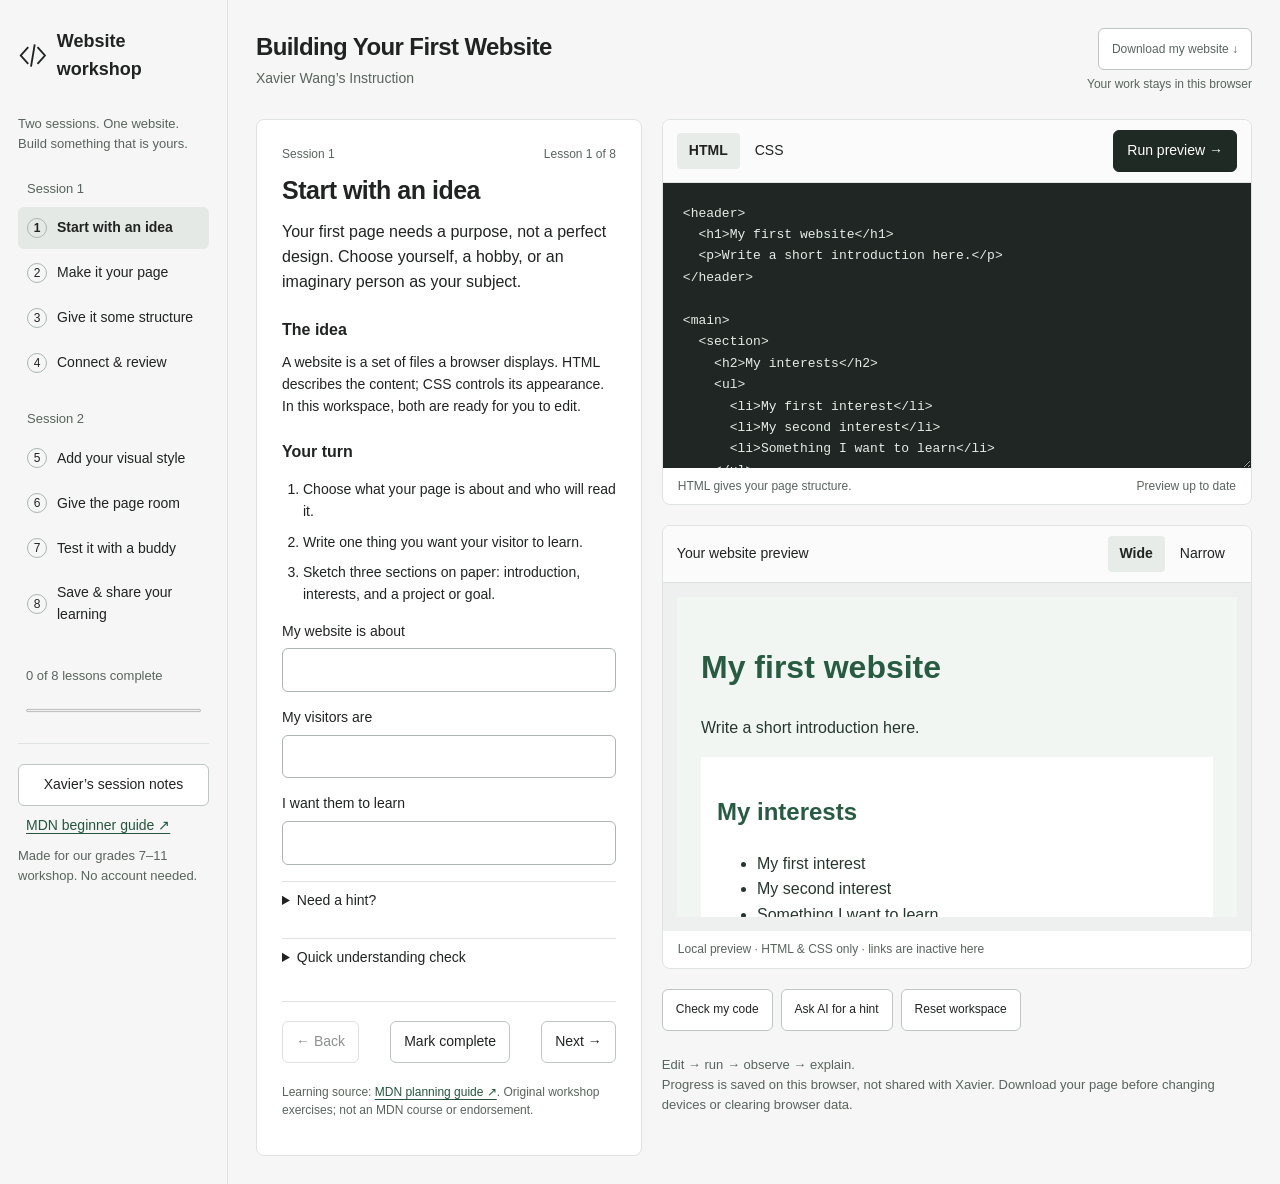
==== 01-building your first website/index.html @ 427e5984 "Add interactive first website workshop without time limits" ====
<!doctype html>
<html lang="en">
<head>
<meta charset="utf-8">
<meta name="viewport" content="width=device-width,initial-scale=1">
<title>Building Your First Website — Xavier Wang’s Instruction</title>
<style>
:root{font-family:Arial,Helvetica,sans-serif;color:#202322;background:#f5f6f5;font-size:14px;line-height:1.55;--line:#dfe3e0;--muted:#59645e;--green:#276448}
*{box-sizing:border-box}body{margin:0}button,input,textarea,select{font:inherit}button,a,input,textarea,summary{touch-action:manipulation}button{cursor:pointer;color:inherit;background:white;border:1px solid #bdc6c0;border-radius:6px;padding:9px 13px;min-height:42px}button:hover{background:#edf0ee}button:disabled{cursor:default;opacity:.5}button.primary{background:#202a24;color:white;border-color:#202a24}a{color:#26563f;text-underline-offset:3px}button:focus-visible,a:focus-visible,input:focus-visible,textarea:focus-visible,summary:focus-visible{outline:3px solid #347658;outline-offset:3px}[hidden]{display:none!important}.skip{position:absolute;left:18px;top:-80px;background:white;padding:12px;z-index:10}.skip:focus{top:0}
.shell{display:grid;grid-template-columns:228px minmax(0,1fr);min-height:100vh}.sidebar{padding:28px 18px;border-right:1px solid var(--line)}.brand{display:flex;align-items:center;gap:9px;font-size:18px;font-weight:600;margin-bottom:30px}.brand svg{width:31px;height:31px}.sidebar p{font-size:13px;color:var(--muted)}.group-label{margin:25px 9px 8px!important}.lesson-link{display:flex;align-items:center;text-align:left;width:100%;border:0;background:transparent;margin:3px 0;padding:10px 9px;gap:10px}.lesson-link[aria-current="step"]{background:#e5e9e6;font-weight:600}.step-dot{border:1px solid #aab6ae;border-radius:50%;width:20px;height:20px;flex:none;display:grid;place-items:center;font-size:12px}.done .step-dot{background:#276448;color:white;border-color:#276448}.progress-wrap{margin:30px 8px 20px}progress{width:100%;height:7px;accent-color:var(--green)}.sidebar-bottom{border-top:1px solid var(--line);padding-top:20px;margin-top:25px}.sidebar-bottom a{display:block;margin:9px 8px}.menu-toggle{display:none}.workspace-jumps{display:none;gap:20px;margin:0 0 18px}.workspace-jumps a{padding:8px 0}main{padding:28px;min-width:0}.page-header{display:flex;justify-content:space-between;gap:20px;align-items:center;margin-bottom:25px}h1{font-size:24px;line-height:1.25;letter-spacing:-.6px;margin:0 0 6px;font-weight:600}.byline{margin:0;color:var(--muted)}.save-area{text-align:right;font-size:12px;color:var(--muted);max-width:260px}.save-area button{margin-bottom:5px}.workspace{display:grid;grid-template-columns:minmax(290px,.85fr) minmax(400px,1.3fr);gap:20px;align-items:start}.lesson{background:white;border:1px solid var(--line);border-radius:8px;padding:25px}.lesson-meta{display:flex;justify-content:space-between;font-size:12px;color:var(--muted);margin-bottom:12px}h2{font-size:25px;letter-spacing:-.5px;line-height:1.2;font-weight:600;margin:0 0 15px}h3{font-size:16px;margin:23px 0 9px}p{margin:10px 0}.intro{font-size:16px}.task-list{padding-left:21px}.task-list li{margin:9px 0}.snippet{background:#f3f5f3;padding:15px;white-space:pre-wrap;overflow-wrap:anywhere;border-radius:6px;font:13px/1.6 ui-monospace,SFMono-Regular,Consolas,monospace}code{font-family:ui-monospace,SFMono-Regular,Consolas,monospace;font-size:.94em}summary{cursor:pointer;font-weight:500;min-height:40px;padding:8px 0}details{border-top:1px solid var(--line);margin-top:16px}.hint{color:var(--muted);font-size:13px}.field-label{display:block;margin:15px 0 6px;font-weight:500}input[type=text],.reflection{width:100%;border:1px solid #aab6ae;border-radius:6px;padding:10px;background:white;color:#202322}.reflection{resize:vertical;min-height:85px}.checklist label{display:flex;gap:10px;align-items:start;margin:12px 0}.checklist input{accent-color:var(--green);width:18px;height:18px;flex:none;margin-top:2px}.lesson-footer{border-top:1px solid var(--line);padding-top:19px;margin-top:22px;display:flex;justify-content:space-between;gap:10px;flex-wrap:wrap}.feedback{padding:12px;background:#f0f4f1;border-radius:6px;font-size:13px;margin-top:14px}.feedback:empty{display:none}.source{font-size:12px;color:var(--muted);margin-top:20px}.studio{min-width:0}.panel{border:1px solid var(--line);border-radius:8px;overflow:hidden;background:white;margin-bottom:20px}.panel-bar{display:flex;justify-content:space-between;gap:10px;align-items:center;padding:10px 14px;background:#fafbfa;border-bottom:1px solid var(--line)}.panel-bar h3{margin:0;font-size:14px;font-weight:500}.tabs{display:flex;gap:3px}.tabs button{border:0;background:transparent;border-radius:4px;min-height:36px;padding:7px 12px}.tabs button[aria-pressed=true]{background:#e8ece9;font-weight:600}.editor{display:block;width:100%;height:285px;resize:vertical;border:0;border-radius:0;padding:20px;background:#202623;color:#e4eee7;tab-size:2;font:13px/1.65 ui-monospace,SFMono-Regular,Consolas,monospace;outline-offset:-3px!important}.editor-note{padding:9px 15px;font-size:12px;color:var(--muted);display:flex;justify-content:space-between;gap:10px}.preview-well{padding:14px;background:#edf0ee;overflow:auto}iframe{display:block;width:100%;height:320px;background:white;border:0;margin:auto}iframe.narrow{width:320px;max-width:100%}.preview-note{padding:9px 15px;font-size:12px;color:var(--muted)}.utility{display:flex;gap:8px;flex-wrap:wrap}.utility button{font-size:12px}.resources{margin-top:24px;font-size:13px;color:var(--muted)}dialog{max-width:620px;width:calc(100% - 32px);max-height:85vh;overflow:auto;border:1px solid var(--line);border-radius:8px;padding:28px}dialog::backdrop{background:#14251b66}.dialog-head{display:flex;justify-content:space-between;align-items:start;gap:16px}.dialog-head h2{font-size:22px}.dialog-head button{padding:6px 10px}dialog li{margin:8px 0}.subtle{color:var(--muted);font-size:13px}.full-width{width:100%}
/* 228px navigation + 56px main padding + 20px gap; remaining space splits between lesson and studio. */
@media(min-width:1600px){main{max-width:1600px}.workspace{grid-template-columns:minmax(340px,.8fr) minmax(500px,1.3fr)}.editor{height:340px}iframe{height:360px}}
@media(max-width:1150px){.workspace-jumps{display:flex}.shell{grid-template-columns:190px minmax(0,1fr)}.sidebar{padding:24px 12px}main{padding:24px 18px}.workspace{grid-template-columns:1fr}.studio{display:grid;grid-template-columns:1fr 1fr;gap:16px}.studio .utility,.studio .resources{grid-column:1/-1}.panel{margin:0}.editor{height:310px}.preview-well{padding:8px}iframe{height:320px}.page-header{align-items:start}.save-area{max-width:185px}.lesson{padding:22px}}
@media(max-width:800px){.shell{display:block}.sidebar{display:none;border-right:0;padding:18px}.sidebar.open{display:block}.menu-toggle{display:block;width:100%;text-align:left;border:0;border-bottom:1px solid var(--line);border-radius:0;padding:12px 18px;background:#f5f6f5}main{padding:20px 16px}.page-header{display:block;margin-bottom:20px}h1{font-size:23px}.save-area{max-width:none;text-align:left;margin-top:16px}.save-area button{margin-right:10px}.save-area span{display:inline}.studio{display:block}.panel{margin-bottom:16px}.lesson{padding:20px}.workspace{gap:16px}.editor{height:280px}h2{font-size:23px}.utility button{min-height:44px}}
</style>
</head>
<body>
<a class="skip" href="#lesson-title">Skip to lesson</a>
<button class="menu-toggle" id="menu-toggle" aria-expanded="false" aria-controls="sidebar">Lessons & progress</button>
<div class="shell">
<aside class="sidebar" id="sidebar">
<div class="brand"><svg viewBox="0 0 32 32" fill="none" aria-hidden="true"><path d="m11 7-8 9 8 9M21 7l8 9-8 9M18 4l-4 24" stroke="currentColor" stroke-width="2"/></svg>Website workshop</div>
<p>Two sessions. One website.<br>Build something that is yours.</p>
<nav id="lesson-nav" aria-label="Workshop lessons"></nav>
<div class="progress-wrap"><p id="progress-label">0 of 8 lessons complete</p><progress id="progress" max="8" value="0" aria-labelledby="progress-label"></progress></div>
<div class="sidebar-bottom"><button id="facilitator" class="full-width">Xavier’s session notes</button><a href="https://developer.mozilla.org/en-US/docs/Learn_web_development/Getting_started/Your_first_website" target="_blank" rel="noopener">MDN beginner guide ↗</a><p>Made for our grades 7–11 workshop. No account needed.</p></div>
</aside>
<main>
<header class="page-header"><div><h1>Building Your First Website</h1><p class="byline">Xavier Wang’s Instruction</p></div><div class="save-area"><button id="download">Download my website ↓</button><br><span id="save-status" role="status">Your work stays in this browser</span></div></header>
<nav class="workspace-jumps" aria-label="Workspace shortcuts"><a href="#lesson-title">Lesson</a><a href="#html-tab">Code editor</a><a href="#preview">Preview</a></nav>
<div class="workspace">
<section class="lesson" aria-labelledby="lesson-title"><div class="lesson-meta"><span id="session-label"></span><span id="lesson-count"></span></div><h2 id="lesson-title" tabindex="-1"></h2><div id="lesson-body"></div><div id="feedback" class="feedback" role="status"></div><div class="lesson-footer"><button id="previous">← Back</button><button id="complete">Mark complete</button><button id="next">Next →</button></div><p id="source" class="source"></p></section>
<section class="studio" aria-label="Website workspace">
<div class="panel"><div class="panel-bar"><div class="tabs" role="group" aria-label="Choose code language"><button id="html-tab" aria-pressed="true" aria-controls="html-code">HTML</button><button id="css-tab" aria-pressed="false" aria-controls="css-code">CSS</button></div><button class="primary" id="run">Run preview →</button></div><textarea id="html-code" class="editor" aria-label="HTML code" spellcheck="false" autocapitalize="off" autocomplete="off"></textarea><textarea id="css-code" class="editor" aria-label="CSS code" spellcheck="false" autocapitalize="off" autocomplete="off" hidden></textarea><div class="editor-note"><span id="code-note">HTML gives your page structure.</span><span id="preview-status" aria-live="polite">Preview up to date</span></div></div>
<div class="panel"><div class="panel-bar"><h3>Your website preview</h3><div class="tabs" role="group" aria-label="Preview width"><button id="wide" aria-pressed="true">Wide</button><button id="narrow" aria-pressed="false">Narrow</button></div></div><div class="preview-well"><iframe id="preview" title="Your website preview" sandbox=""></iframe></div><div class="preview-note">Local preview · HTML & CSS only · links are inactive here</div></div>
<div class="utility"><button id="check">Check my code</button><button id="ai-help">Ask AI for a hint</button><button id="reset">Reset workspace</button></div>
<p class="resources">Edit → run → observe → explain.<br>Progress is saved on this browser, not shared with Xavier. Download your page before changing devices or clearing browser data.</p>
</section>
</div>
</main>
</div>
<dialog id="help-dialog"><div class="dialog-head"><h2 id="dialog-title"></h2><button id="close-dialog" aria-label="Close dialog">Close</button></div><div id="dialog-body"></div></dialog>
<script>
const base='https://developer.mozilla.org/en-US/docs/Learn_web_development/Getting_started/Your_first_website';
const originalHTML=`<header>
  <h1>My first website</h1>
  <p>Write a short introduction here.</p>
</header>

<main>
  <section>
    <h2>My interests</h2>
    <ul>
      <li>My first interest</li>
      <li>My second interest</li>
      <li>Something I want to learn</li>
    </ul>
  </section>

  <!-- Add your project section here. -->
</main>`;
const originalCSS=`body {
  font-family: Arial, sans-serif;
  line-height: 1.6;
  color: #26372e;
  background-color: #f2f6f3;
  max-width: 720px;
  margin: 0 auto;
  padding: 24px;
}

h1, h2 {
  color: #285c42;
}

section {
  background-color: white;
  padding: 16px;
  margin-bottom: 16px;
}

a {
  color: #205a83;
}`;
const lessons=[
{title:'Start with an idea',session:1,source:'What_will_your_website_look_like',intro:'Your first page needs a purpose, not a perfect design. Choose yourself, a hobby, or an imaginary person as your subject.',learn:'A website is a set of files a browser displays. HTML describes the content; CSS controls its appearance. In this workspace, both are ready for you to edit.',tasks:['Choose what your page is about and who will read it.','Write one thing you want your visitor to learn.','Sketch three sections on paper: introduction, interests, and a project or goal.'],hint:'“A page about drawing, for friends who want to try it” is enough. Use a nickname or fictional name. You do not need a photo, school name, or contact details.',fields:[['topic','My website is about'],['audience','My visitors are'],['purpose','I want them to learn']],question:'Which language describes headings and paragraphs?',options:['HTML','CSS'],answer:0,explain:'HTML describes the content and its structure. CSS changes how that content looks.'},
{title:'Make it your page',session:1,source:'Creating_the_content',intro:'The words between the tags are yours to change. Start with a heading and a short introduction.',learn:'An element often has an opening tag, content, and a closing tag. In <h1>Hello!</h1>, h1 marks the main heading. A paragraph uses p. Headings describe structure, not just text size.',snippet:'<h1>A page about drawing</h1>\n<p>I enjoy turning everyday things into sketches.</p>',tasks:['In HTML, replace “My first website” with your title.','Replace the introduction with two sentences. Keep the opening and closing tags.','Press Run preview. Point to the code responsible for each change.'],hint:'Keep the angle brackets and the slash in </h1>. Our editor contains the visible body of your page; the download adds <!doctype html>, html, head, title, and body around it.',question:'What does the slash in </p> mean?',options:['Start a new page','Close the paragraph'],answer:1,explain:'The closing tag ends the paragraph element.'},
{title:'Give it some structure',session:1,source:'Creating_the_content',intro:'Group related ideas so a visitor can find their way through your page.',learn:'Use h2 for section headings. A ul groups an unordered list, with one li for each item. A section groups a topic; give it a heading that says what is inside.',snippet:'<section>\n  <h2>Something I want to build</h2>\n  <p>A gallery of my favorite sketches.</p>\n</section>',tasks:['Replace all three interests in the list.','Before </main>, add a new section with an h2 and a paragraph about a project or goal.','Run the preview and explain why you used a heading and a list.'],hint:'Type the example into your HTML, then change its words. Keep each li inside the ul. Close the new section before closing main.',question:'Which element belongs directly inside a ul list?',options:['li','h1'],answer:0,explain:'Each li is one list item. Put the heading before the list.'},
{title:'Connect & review',session:1,source:'Creating_the_content',intro:'A useful link helps your visitor take a next step. Its words should explain where it goes.',learn:'An anchor element, a, creates a link. The href attribute holds its destination. Attribute values belong in quotes. In a full page, title names the browser tab while h1 is the visible heading.',snippet:'<a href="https://developer.mozilla.org/">\n  Explore MDN web development guides\n</a>',tasks:['Add one link inside your project section. Choose a useful public resource.','Use descriptive words instead of “click here.”','Run Check my code, then show a buddy your page and explain one HTML element.'],hint:'Links are deliberately inactive in this preview so you do not lose your work. Download your website, open it in a browser, and click the link there to test the destination.',question:'Where does a link’s destination go?',options:['Inside href="..."','Inside the closing </a> tag'],answer:0,explain:'href holds the address; the words between <a> and </a> are the visible link text.'},
{title:'Add your visual style',session:2,source:'Styling_the_content',intro:'Your HTML stays the same. CSS gives it a different look.',learn:'A CSS rule selects elements, then assigns property values inside braces. In h1 { color: navy; }, h1 is the selector, color is the property, and navy is the value.',snippet:'h1, h2 {\n  color: navy;\n}\n\nbody {\n  background-color: #edf4fa;\n}',tasks:['Select the CSS tab. Change the heading color.','Change the body background-color, keeping text easy to read.','Run the preview after each edit. Explain selector, property, and value to your buddy.'],hint:'Change existing values instead of pasting the full example. Use color names such as navy or a hex code such as #234a75. Keep the colon, semicolon, and braces.',question:'In color: navy;, which part is the property?',options:['navy','color'],answer:1,explain:'color is the property. navy is the value assigned to it.'},
{title:'Give the page room',session:2,source:'Styling_the_content',intro:'Good spacing makes your ideas easier to read. Change one value and watch what moves.',learn:'Think of each element as a box. Padding adds room inside it; margin adds space outside it. max-width limits how wide the page grows. Line-height controls the distance between lines of text.',snippet:'section {\n  padding: 24px;\n  margin-bottom: 20px;\n}',tasks:['Change section padding from 16px to 24px.','Try a different margin-bottom and observe the gap between sections.','Switch to Narrow preview. Check that your text fits and stays readable.'],hint:'Spacing values need units, such as px. A fixed width of 900px could overflow a small screen; the starter uses max-width so the page can shrink.',question:'Which property creates space inside a section?',options:['margin','padding'],answer:1,explain:'Padding is inside the box. Margin separates it from other boxes.'},
{title:'Test it with a buddy',session:2,source:'Styling_the_content',intro:'A website is ready when someone else can use it. Ask a buddy to try yours, then make one improvement.',learn:'An automated check can find some missing pieces. It cannot judge whether your story is clear, the link is useful, or every color is readable. Those need a person.',tasks:['Run Check my code. Read the results rather than just looking for a pass.','Download your website and test its link and keyboard navigation in a browser.','Ask for one specific improvement, make it, and check it again.'],hint:'Use Tab to reach a link, then Enter to open it. If your Mac skips links, enable keyboard navigation in its browser/system settings or ask Xavier for help.',checks:['I can read the text against its background.','The page fits the narrow preview.','I tested the downloaded page’s link and keyboard focus.','I applied one piece of buddy feedback.'],fields:[['improvement','One improvement I made']],question:'Does a passing code check mean the website is finished?',options:['Yes, the computer checks everything','No, people still need to test it'],answer:1,explain:'Code checks cover only part of the job. Readability, clarity, and usefulness need human review.'},
{title:'Save & share your learning',session:2,source:'',intro:'You built a page from real HTML and CSS. Now show what you understand.',learn:'Download my website saves a complete HTML file with your CSS inside it. Open it locally to view it. A downloaded file is not published online. Hosting and JavaScript can be next steps after this workshop.',tasks:['Download your final website and open the file to confirm it works.','Give a short tour: subject, one code change, and what it does.','Write the next thing you want to learn.'],hint:'Keep your downloaded file somewhere you can find. Browser progress stays on this device and does not travel with that file. Discuss public sharing separately with Xavier and your family.',fields:[['reflection','One thing I can now explain'],['nextGoal','Next I want to learn']],question:'Is your downloaded HTML file already a public website?',options:['Yes','No'],answer:1,explain:'It is a local file. Publishing requires a separate hosting step.'}
];
const $=id=>document.getElementById(id);
const esc=s=>String(s).replace(/[&<>"']/g,c=>({'&':'&amp;','<':'&lt;','>':'&gt;','"':'&quot;',"'":'&#39;'}[c]));
const key='xavier-first-website-v1';
const fresh=()=>({html:originalHTML,css:originalCSS,current:0,done:[],answers:{},notes:{},checks:[]});
let state=fresh(),storageOK=true;
try{const saved=JSON.parse(localStorage.getItem(key));if(saved&&typeof saved.html==='string'&&typeof saved.css==='string'&&Number.isInteger(saved.current)&&saved.current>=0&&saved.current<lessons.length&&Array.isArray(saved.done)&&saved.answers&&typeof saved.answers==='object'&&saved.notes&&typeof saved.notes==='object'&&Array.isArray(saved.checks))state=saved;}catch{storageOK=false;}
function save(){try{localStorage.setItem(key,JSON.stringify(state));storageOK=true;$('save-status').textContent='Saved in this browser';}catch{storageOK=false;$('save-status').textContent='Browser saving unavailable — download your work';}}
function nav(){
 $('lesson-nav').innerHTML=[1,2].map(session=>`<p class="group-label">Session ${session}</p>`+lessons.map((l,i)=>l.session!==session?'':`<button class="lesson-link ${state.done.includes(i)?'done':''}" data-lesson="${i}" ${i===state.current?'aria-current="step"':''}><span class="step-dot" aria-hidden="true">${i+1}</span><span>${esc(l.title)}${state.done.includes(i)?'<span class="subtle"> · done</span>':''}</span></button>`).join('')).join('');
 $('progress').value=state.done.length;$('progress-label').textContent=`${state.done.length} of ${lessons.length} lessons complete`;
}
function render(focus=false){
 const l=lessons[state.current];nav();$('session-label').textContent=`Session ${l.session}`;$('lesson-count').textContent=`Lesson ${state.current+1} of ${lessons.length}`;$('lesson-title').textContent=l.title;
 $('lesson-body').innerHTML=`<p class="intro">${esc(l.intro)}</p><h3>The idea</h3><p>${esc(l.learn)}</p>${l.snippet?`<pre class="snippet"><code>${esc(l.snippet)}</code></pre>`:''}<h3>Your turn</h3><ol class="task-list">${l.tasks.map(t=>`<li>${esc(t)}</li>`).join('')}</ol>${(l.fields||[]).map(([id,label])=>`<label class="field-label" for="${id}">${esc(label)}</label><input type="text" id="${id}" data-note="${id}" value="${esc(state.notes[id]||'')}" maxlength="500">`).join('')}${l.checks?`<div class="checklist">${l.checks.map((c,i)=>`<label><input type="checkbox" data-check="${i}" ${state.checks.includes(i)?'checked':''}>${esc(c)}</label>`).join('')}</div>`:''}<details><summary>Need a hint?</summary><p class="hint">${esc(l.hint)}</p></details><details ${state.answers[state.current]!==undefined?'open':''}><summary>Quick understanding check</summary><p>${esc(l.question)}</p><div class="utility">${l.options.map((o,i)=>`<button data-answer="${i}" aria-pressed="${state.answers[state.current]===i}">${esc(o)}</button>`).join('')}</div><p id="quiz-result" role="status" class="hint">${state.answers[state.current]===undefined?'':state.answers[state.current]===l.answer?'Correct. '+esc(l.explain):'Try again. '+esc(l.explain)}</p></details>`;
 $('source').innerHTML=`Learning source: <a href="${base+(l.source?'/'+l.source:'')}" target="_blank" rel="noopener">MDN ${l.source==='Styling_the_content'?'CSS guide':l.source==='Creating_the_content'?'HTML guide':l.source?'planning guide':'beginner guide'} ↗</a>. Original workshop exercises; not an MDN course or endorsement.`;
 $('previous').disabled=state.current===0;$('next').disabled=state.current===lessons.length-1;$('complete').textContent=state.done.includes(state.current)?'Undo completion':'Mark complete';$('feedback').textContent='';if(focus)$('lesson-title').focus();
}
function switchCode(type){for(const t of ['html','css']){$(t+'-code').hidden=t!==type;$(t+'-tab').setAttribute('aria-pressed',String(t===type));}$('code-note').textContent=type==='html'?'HTML gives your page structure.':'CSS changes how your page looks.';}
function pageDocument(preview=false){
 const doc=new DOMParser().parseFromString(state.html,'text/html');
 // HTML/CSS workshop: remove active content from preview and exported student pages.
 doc.querySelectorAll('script,iframe,object,embed,base,meta,link,style,form').forEach(el=>el.remove());
 doc.querySelectorAll('*').forEach(el=>{for(const attr of [...el.attributes]){if(/^on/i.test(attr.name)||attr.name==='srcdoc'||(/^(href|src|action|xlink:href)$/i.test(attr.name)&&!/^https?:|^#|^data:image\/(png|jpeg|gif|webp);/i.test(attr.value)))el.removeAttribute(attr.name);}});
 const heading=doc.querySelector('h1')?.textContent||'My first website';
 const policy=preview?`<meta http-equiv="Content-Security-Policy" content="default-src 'none'; style-src 'unsafe-inline'; img-src data:;">`:'';
 if(preview)doc.querySelectorAll('a').forEach(a=>a.removeAttribute('href'));
 const css=state.css.replace(/<\/style/gi,'<\\/style');
 return `<!doctype html>\n<html lang="en">\n<head>\n<meta charset="utf-8">\n<meta name="viewport" content="width=device-width, initial-scale=1">\n${policy}<title>${esc(heading)}</title>\n<style>\n${css}\n</style>\n</head>\n<body>\n${doc.body.innerHTML}\n</body>\n</html>`;
}
function run(){ $('preview').srcdoc=pageDocument(true);$('preview-status').textContent='Preview up to date'; }
function checkCode(){
 const d=new DOMParser().parseFromString(state.html,'text/html');const list=[];
 const record=(ok,yes,no)=>list.push((ok?'Found: ':'Try: ')+(ok?yes:no));
 record(d.querySelectorAll('h1').length===1&&d.querySelector('h1').textContent.trim()!=='My first website','One personalized main heading.','use one h1 and replace the starter heading.');
 record([...d.querySelectorAll('p')].some(p=>p.textContent.trim().length>15&&!p.textContent.includes('Write a short introduction')),'A paragraph with your own content.','write your introduction inside a p element.');
 record(d.querySelectorAll('ul > li').length>=3&&!/My first interest|My second interest|Something I want to learn/.test(d.body.textContent),'Three personalized list items.','replace the three starter interests inside li elements.');
 record(d.querySelectorAll('section').length>=2&&[...d.querySelectorAll('section')].some(s=>s.querySelector('h2')&&s.querySelector('p')),'An additional section with a heading and paragraph.','add a second section with an h2 and p.');
 record([...d.querySelectorAll('a[href]')].some(a=>/^https?:\/\/\S+$/i.test(a.getAttribute('href'))&&a.textContent.trim().length>3&&!/^click here$/i.test(a.textContent.trim())),'A descriptive web link (test its destination yourself).','add an a element with an https:// address and descriptive text.');
 let rules=[];try{const sheet=new CSSStyleSheet();sheet.replaceSync(state.css);rules=[...sheet.cssRules];}catch{}
 record(rules.some(r=>r.style?.length),'CSS rules the browser can read.','check CSS braces, selectors, and declarations.');
 $('feedback').innerHTML='<strong>Basic code check</strong><ul>'+list.map(t=>`<li>${esc(t)}</li>`).join('')+'</ul><p>This is not a full HTML/CSS validator. Check your preview and ask a buddy to review it.</p>';
}
function openDialog(title,html){$('dialog-title').textContent=title;$('dialog-body').innerHTML=html;$('help-dialog').showModal();}
$('lesson-nav').addEventListener('click',e=>{const b=e.target.closest('[data-lesson]');if(!b)return;state.current=Number(b.dataset.lesson);save();render(true);});
$('lesson-body').addEventListener('input',e=>{if(e.target.dataset.note){state.notes[e.target.dataset.note]=e.target.value;save();}});
$('lesson-body').addEventListener('change',e=>{if(e.target.dataset.check!==undefined){const n=Number(e.target.dataset.check);state.checks=state.checks.filter(v=>v!==n);if(e.target.checked)state.checks.push(n);save();}});
$('lesson-body').addEventListener('click',e=>{const b=e.target.closest('[data-answer]');if(!b)return;const l=lessons[state.current],answer=Number(b.dataset.answer);state.answers[state.current]=answer;save();$('quiz-result').textContent=(answer===l.answer?'Correct. ':'Try again. ')+l.explain;document.querySelectorAll('[data-answer]').forEach(el=>el.setAttribute('aria-pressed',String(Number(el.dataset.answer)===answer)));});
for(const t of ['html','css']){$(t+'-code').value=state[t];$(t+'-code').addEventListener('input',e=>{state[t]=e.target.value;save();$('preview-status').textContent='Changes ready to run';});$(t+'-tab').onclick=()=>switchCode(t);}
$('run').onclick=run;$('check').onclick=checkCode;
$('previous').onclick=()=>{if(state.current>0){state.current--;save();render(true);}};
$('next').onclick=()=>{if(state.current<lessons.length-1){state.current++;save();render(true);if(state.current===4)switchCode('css');}};
$('complete').onclick=()=>{const i=state.current;state.done=state.done.includes(i)?state.done.filter(x=>x!==i):[...state.done,i];save();nav();$('complete').textContent=state.done.includes(i)?'Undo completion':'Mark complete';$('feedback').textContent=state.done.includes(i)?'Marked complete by you. Be ready to explain your work to Xavier.':'Completion removed. Keep practicing.';};
for(const type of ['wide','narrow'])$(type).onclick=()=>{$('preview').classList.toggle('narrow',type==='narrow');$('wide').setAttribute('aria-pressed',String(type==='wide'));$('narrow').setAttribute('aria-pressed',String(type==='narrow'));};
$('download').onclick=()=>{const blob=new Blob([pageDocument()],{type:'text/html'});const url=URL.createObjectURL(blob);const a=document.createElement('a');a.href=url;a.download='my-first-website.html';a.click();setTimeout(()=>URL.revokeObjectURL(url),1000);};
$('reset').onclick=()=>{if(!confirm('Reset all your code, lesson notes, and progress in this browser? Download your website first if you want to keep it.'))return;state=fresh();$('html-code').value=state.html;$('css-code').value=state.css;switchCode('html');save();render();run();};
$('ai-help').onclick=()=>openDialog('Ask for a hint, not a whole website',`<p>No AI account is needed here. Xavier can demonstrate using this prompt, or you can use a tool approved for you.</p><label class="field-label" for="ai-prompt">Select and copy this prompt</label><textarea class="reflection" id="ai-prompt" readonly rows="7">I am learning HTML and CSS. My current lesson is “${esc(lessons[state.current].title)}”. I expected [describe what you wanted], but I see [describe the problem]. Here is the small piece of code: [paste code without personal details]. Give me one hint first, explain why it helps, and ask me to predict the result. Do not rewrite my whole website.</textarea><ol><li>Describe the problem in your own words.</li><li>Predict what the suggestion will change.</li><li>Test it, then explain the result.</li></ol><p class="subtle">This is a prompt helper, not a connected AI chat. Nothing is sent to an AI service by this website.</p>`);
$('facilitator').onclick=()=>openDialog('Xavier’s session notes',`<p><strong>10 students · grades 7–11 · two sessions.</strong> Each student owns their page. Use five buddy pairs for checks, with helpers explaining rather than taking over.</p><h3>Session 1 · HTML</h3><p>Plan → headings and introduction → lists and sections → links, AI explanation, and review.</p><h3>Session 2 · CSS</h3><p>Color and CSS rules → spacing and narrow preview → buddy testing and one AI debugging example → downloads and showcases.</p><h3>Before class</h3><ul><li>Open this tool on every laptop. Test typing, Run preview, download, and reopening the downloaded file.</li><li>Rehearse one change at a time. Keep demonstrations short and let students build.</li><li>Let students use a nickname, hobby, or fictional profile. No personal photo is required.</li></ul><h3>Check understanding</h3><p>Ask each student to change a heading, explain a CSS rule, and show a tested improvement. Completion marks are self-reported, not test scores. This local tool has no teacher dashboard.</p><h3>If someone finishes early</h3><p>Add another project section, or an internal link using an id. Images are optional later: explain src, meaningful alt text, and permission to use an image. Public publishing and JavaScript are outside these first two sessions.</p><h3>About the learning source</h3><p>Original exercises organized around <a href="${base}" target="_blank" rel="noopener">MDN’s beginner website guide</a>. The guide also covers images, JavaScript, and publishing; this workshop focuses on planning, HTML, and CSS. Instructional copy is a draft for Xavier to review before teaching.</p>`);
$('close-dialog').onclick=()=>$('help-dialog').close();
$('menu-toggle').onclick=()=>{const opened=$('sidebar').classList.toggle('open');$('menu-toggle').setAttribute('aria-expanded',String(opened));};
render();run();if(!storageOK)$('save-status').textContent='Browser saving unavailable — download your work';
</script>
</body>
</html>
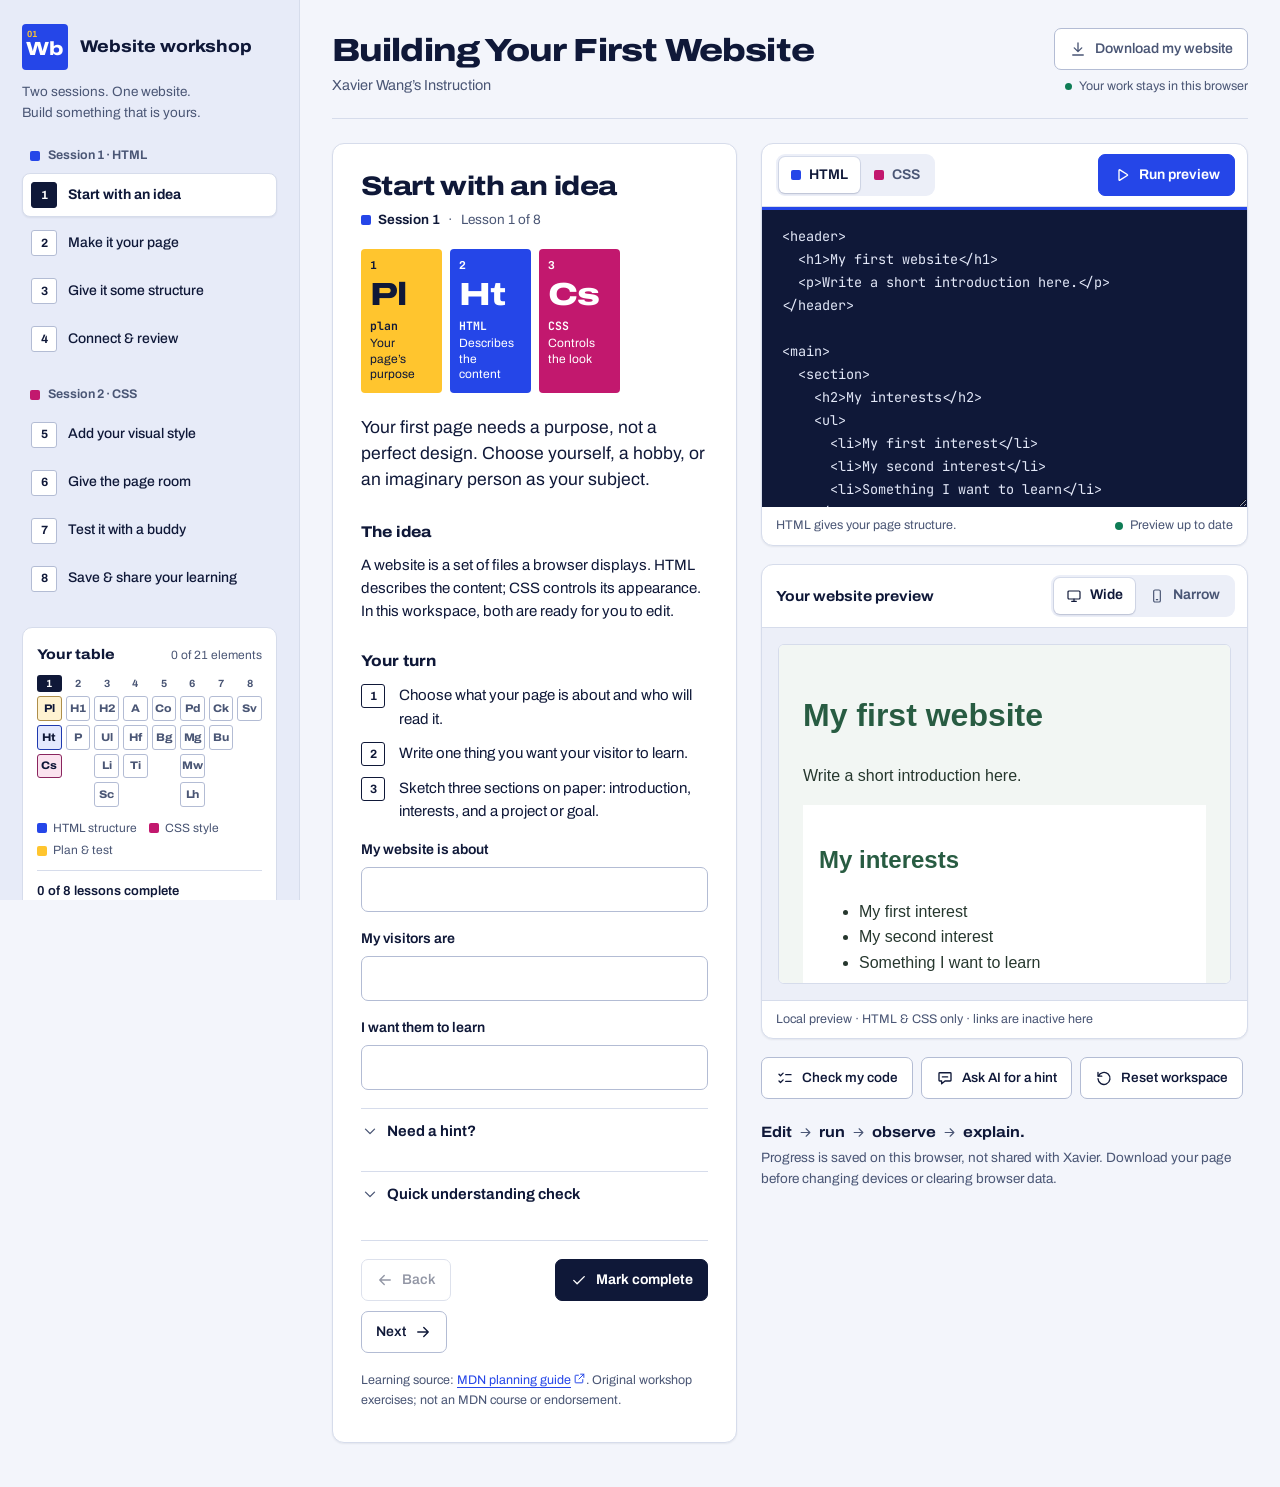
==== commit 8c9ee0e6: "Redesign website workshop with a technology theme: Periodic Table of the Web - Each lesson shows the" ====
--- a/01-building your first website/index.html
+++ b/01-building your first website/index.html
@@ -3,43 +3,116 @@
 <head>
 <meta charset="utf-8">
 <meta name="viewport" content="width=device-width,initial-scale=1">
+<meta name="color-scheme" content="light dark">
 <title>Building Your First Website — Xavier Wang’s Instruction</title>
-<style>
-:root{font-family:Arial,Helvetica,sans-serif;color:#202322;background:#f5f6f5;font-size:14px;line-height:1.55;--line:#dfe3e0;--muted:#59645e;--green:#276448}
-*{box-sizing:border-box}body{margin:0}button,input,textarea,select{font:inherit}button,a,input,textarea,summary{touch-action:manipulation}button{cursor:pointer;color:inherit;background:white;border:1px solid #bdc6c0;border-radius:6px;padding:9px 13px;min-height:42px}button:hover{background:#edf0ee}button:disabled{cursor:default;opacity:.5}button.primary{background:#202a24;color:white;border-color:#202a24}a{color:#26563f;text-underline-offset:3px}button:focus-visible,a:focus-visible,input:focus-visible,textarea:focus-visible,summary:focus-visible{outline:3px solid #347658;outline-offset:3px}[hidden]{display:none!important}.skip{position:absolute;left:18px;top:-80px;background:white;padding:12px;z-index:10}.skip:focus{top:0}
-.shell{display:grid;grid-template-columns:228px minmax(0,1fr);min-height:100vh}.sidebar{padding:28px 18px;border-right:1px solid var(--line)}.brand{display:flex;align-items:center;gap:9px;font-size:18px;font-weight:600;margin-bottom:30px}.brand svg{width:31px;height:31px}.sidebar p{font-size:13px;color:var(--muted)}.group-label{margin:25px 9px 8px!important}.lesson-link{display:flex;align-items:center;text-align:left;width:100%;border:0;background:transparent;margin:3px 0;padding:10px 9px;gap:10px}.lesson-link[aria-current="step"]{background:#e5e9e6;font-weight:600}.step-dot{border:1px solid #aab6ae;border-radius:50%;width:20px;height:20px;flex:none;display:grid;place-items:center;font-size:12px}.done .step-dot{background:#276448;color:white;border-color:#276448}.progress-wrap{margin:30px 8px 20px}progress{width:100%;height:7px;accent-color:var(--green)}.sidebar-bottom{border-top:1px solid var(--line);padding-top:20px;margin-top:25px}.sidebar-bottom a{display:block;margin:9px 8px}.menu-toggle{display:none}.workspace-jumps{display:none;gap:20px;margin:0 0 18px}.workspace-jumps a{padding:8px 0}main{padding:28px;min-width:0}.page-header{display:flex;justify-content:space-between;gap:20px;align-items:center;margin-bottom:25px}h1{font-size:24px;line-height:1.25;letter-spacing:-.6px;margin:0 0 6px;font-weight:600}.byline{margin:0;color:var(--muted)}.save-area{text-align:right;font-size:12px;color:var(--muted);max-width:260px}.save-area button{margin-bottom:5px}.workspace{display:grid;grid-template-columns:minmax(290px,.85fr) minmax(400px,1.3fr);gap:20px;align-items:start}.lesson{background:white;border:1px solid var(--line);border-radius:8px;padding:25px}.lesson-meta{display:flex;justify-content:space-between;font-size:12px;color:var(--muted);margin-bottom:12px}h2{font-size:25px;letter-spacing:-.5px;line-height:1.2;font-weight:600;margin:0 0 15px}h3{font-size:16px;margin:23px 0 9px}p{margin:10px 0}.intro{font-size:16px}.task-list{padding-left:21px}.task-list li{margin:9px 0}.snippet{background:#f3f5f3;padding:15px;white-space:pre-wrap;overflow-wrap:anywhere;border-radius:6px;font:13px/1.6 ui-monospace,SFMono-Regular,Consolas,monospace}code{font-family:ui-monospace,SFMono-Regular,Consolas,monospace;font-size:.94em}summary{cursor:pointer;font-weight:500;min-height:40px;padding:8px 0}details{border-top:1px solid var(--line);margin-top:16px}.hint{color:var(--muted);font-size:13px}.field-label{display:block;margin:15px 0 6px;font-weight:500}input[type=text],.reflection{width:100%;border:1px solid #aab6ae;border-radius:6px;padding:10px;background:white;color:#202322}.reflection{resize:vertical;min-height:85px}.checklist label{display:flex;gap:10px;align-items:start;margin:12px 0}.checklist input{accent-color:var(--green);width:18px;height:18px;flex:none;margin-top:2px}.lesson-footer{border-top:1px solid var(--line);padding-top:19px;margin-top:22px;display:flex;justify-content:space-between;gap:10px;flex-wrap:wrap}.feedback{padding:12px;background:#f0f4f1;border-radius:6px;font-size:13px;margin-top:14px}.feedback:empty{display:none}.source{font-size:12px;color:var(--muted);margin-top:20px}.studio{min-width:0}.panel{border:1px solid var(--line);border-radius:8px;overflow:hidden;background:white;margin-bottom:20px}.panel-bar{display:flex;justify-content:space-between;gap:10px;align-items:center;padding:10px 14px;background:#fafbfa;border-bottom:1px solid var(--line)}.panel-bar h3{margin:0;font-size:14px;font-weight:500}.tabs{display:flex;gap:3px}.tabs button{border:0;background:transparent;border-radius:4px;min-height:36px;padding:7px 12px}.tabs button[aria-pressed=true]{background:#e8ece9;font-weight:600}.editor{display:block;width:100%;height:285px;resize:vertical;border:0;border-radius:0;padding:20px;background:#202623;color:#e4eee7;tab-size:2;font:13px/1.65 ui-monospace,SFMono-Regular,Consolas,monospace;outline-offset:-3px!important}.editor-note{padding:9px 15px;font-size:12px;color:var(--muted);display:flex;justify-content:space-between;gap:10px}.preview-well{padding:14px;background:#edf0ee;overflow:auto}iframe{display:block;width:100%;height:320px;background:white;border:0;margin:auto}iframe.narrow{width:320px;max-width:100%}.preview-note{padding:9px 15px;font-size:12px;color:var(--muted)}.utility{display:flex;gap:8px;flex-wrap:wrap}.utility button{font-size:12px}.resources{margin-top:24px;font-size:13px;color:var(--muted)}dialog{max-width:620px;width:calc(100% - 32px);max-height:85vh;overflow:auto;border:1px solid var(--line);border-radius:8px;padding:28px}dialog::backdrop{background:#14251b66}.dialog-head{display:flex;justify-content:space-between;align-items:start;gap:16px}.dialog-head h2{font-size:22px}.dialog-head button{padding:6px 10px}dialog li{margin:8px 0}.subtle{color:var(--muted);font-size:13px}.full-width{width:100%}
-/* 228px navigation + 56px main padding + 20px gap; remaining space splits between lesson and studio. */
-@media(min-width:1600px){main{max-width:1600px}.workspace{grid-template-columns:minmax(340px,.8fr) minmax(500px,1.3fr)}.editor{height:340px}iframe{height:360px}}
-@media(max-width:1150px){.workspace-jumps{display:flex}.shell{grid-template-columns:190px minmax(0,1fr)}.sidebar{padding:24px 12px}main{padding:24px 18px}.workspace{grid-template-columns:1fr}.studio{display:grid;grid-template-columns:1fr 1fr;gap:16px}.studio .utility,.studio .resources{grid-column:1/-1}.panel{margin:0}.editor{height:310px}.preview-well{padding:8px}iframe{height:320px}.page-header{align-items:start}.save-area{max-width:185px}.lesson{padding:22px}}
-@media(max-width:800px){.shell{display:block}.sidebar{display:none;border-right:0;padding:18px}.sidebar.open{display:block}.menu-toggle{display:block;width:100%;text-align:left;border:0;border-bottom:1px solid var(--line);border-radius:0;padding:12px 18px;background:#f5f6f5}main{padding:20px 16px}.page-header{display:block;margin-bottom:20px}h1{font-size:23px}.save-area{max-width:none;text-align:left;margin-top:16px}.save-area button{margin-right:10px}.save-area span{display:inline}.studio{display:block}.panel{margin-bottom:16px}.lesson{padding:20px}.workspace{gap:16px}.editor{height:280px}h2{font-size:23px}.utility button{min-height:44px}}
-</style>
+<link rel="stylesheet" href="style.css">
 </head>
 <body>
+<svg width="0" height="0" style="position:absolute" aria-hidden="true" focusable="false">
+  <symbol id="i-arrow-left" viewBox="0 0 24 24"><path d="M19 12H5M11 18l-6-6 6-6"/></symbol>
+  <symbol id="i-arrow-right" viewBox="0 0 24 24"><path d="M5 12h14M13 6l6 6-6 6"/></symbol>
+  <symbol id="i-download" viewBox="0 0 24 24"><path d="M12 4v11M7 10.5l5 5 5-5M5 20h14"/></symbol>
+  <symbol id="i-play" viewBox="0 0 24 24"><path d="M8 5.8v12.4a.8.8 0 0 0 1.2.7l9.8-6.2a.8.8 0 0 0 0-1.4L9.2 5.1A.8.8 0 0 0 8 5.8Z"/></symbol>
+  <symbol id="i-external" viewBox="0 0 24 24"><path d="M14 4h6v6M20 4l-9 9M18 14v5a1 1 0 0 1-1 1H5a1 1 0 0 1-1-1V7a1 1 0 0 1 1-1h5"/></symbol>
+  <symbol id="i-check" viewBox="0 0 24 24"><path d="M5 12.5l4.5 4.5L19 7.5"/></symbol>
+  <symbol id="i-alert" viewBox="0 0 24 24"><circle cx="12" cy="12" r="8.5"/><path d="M12 7.8v5M12 16.2v.01"/></symbol>
+  <symbol id="i-scan" viewBox="0 0 24 24"><path d="M4 7l2 2 3.5-3.5M4 16l2 2 3.5-3.5M13 7.5h7M13 16.5h7"/></symbol>
+  <symbol id="i-chat" viewBox="0 0 24 24"><path d="M5 5h14a1 1 0 0 1 1 1v9a1 1 0 0 1-1 1h-7l-4.5 3.8V16H5a1 1 0 0 1-1-1V6a1 1 0 0 1 1-1Z"/><path d="M8.5 10.5h7"/></symbol>
+  <symbol id="i-reset" viewBox="0 0 24 24"><path d="M4 4.5v5h5"/><path d="M4.6 9.5A8 8 0 1 1 4 13"/></symbol>
+  <symbol id="i-book" viewBox="0 0 24 24"><path d="M4 5.5h5.5A2.5 2.5 0 0 1 12 8v11a2 2 0 0 0-2-2H4zM20 5.5h-5.5A2.5 2.5 0 0 0 12 8v11a2 2 0 0 1 2-2h6z"/></symbol>
+  <symbol id="i-menu" viewBox="0 0 24 24"><path d="M4 7h16M4 12h16M4 17h16"/></symbol>
+  <symbol id="i-close" viewBox="0 0 24 24"><path d="M6 6l12 12M18 6L6 18"/></symbol>
+  <symbol id="i-chevron" viewBox="0 0 24 24"><path d="M6 9.5l6 6 6-6"/></symbol>
+  <symbol id="i-wide" viewBox="0 0 24 24"><rect x="3" y="4.5" width="18" height="12" rx="1.5"/><path d="M8.5 20h7M12 16.5V20"/></symbol>
+  <symbol id="i-narrow" viewBox="0 0 24 24"><rect x="7" y="3" width="10" height="18" rx="2"/><path d="M11 17.5h2"/></symbol>
+</svg>
 <a class="skip" href="#lesson-title">Skip to lesson</a>
-<button class="menu-toggle" id="menu-toggle" aria-expanded="false" aria-controls="sidebar">Lessons & progress</button>
+<header class="topbar">
+  <div class="brand"><span class="brand-tile" aria-hidden="true"><small>01</small>Wb</span><span class="brand-name">Website workshop</span></div>
+  <button class="menu-toggle" id="menu-toggle" aria-expanded="false" aria-controls="sidebar"><svg class="i" aria-hidden="true"><use href="#i-menu"/></svg>Lessons &amp; progress</button>
+</header>
 <div class="shell">
 <aside class="sidebar" id="sidebar">
-<div class="brand"><svg viewBox="0 0 32 32" fill="none" aria-hidden="true"><path d="m11 7-8 9 8 9M21 7l8 9-8 9M18 4l-4 24" stroke="currentColor" stroke-width="2"/></svg>Website workshop</div>
-<p>Two sessions. One website.<br>Build something that is yours.</p>
-<nav id="lesson-nav" aria-label="Workshop lessons"></nav>
-<div class="progress-wrap"><p id="progress-label">0 of 8 lessons complete</p><progress id="progress" max="8" value="0" aria-labelledby="progress-label"></progress></div>
-<div class="sidebar-bottom"><button id="facilitator" class="full-width">Xavier’s session notes</button><a href="https://developer.mozilla.org/en-US/docs/Learn_web_development/Getting_started/Your_first_website" target="_blank" rel="noopener">MDN beginner guide ↗</a><p>Made for our grades 7–11 workshop. No account needed.</p></div>
+  <div class="brand"><span class="brand-tile" aria-hidden="true"><small>01</small>Wb</span><span class="brand-name">Website workshop</span></div>
+  <p class="tagline">Two sessions. One website.<br>Build something that is yours.</p>
+  <nav id="lesson-nav" aria-label="Workshop lessons"></nav>
+  <section class="ptable-wrap" aria-labelledby="table-title">
+    <div class="ptable-head"><h2 id="table-title">Your table</h2><span id="element-count">0 of 21 elements</span></div>
+    <div class="ptable" id="ptable" aria-hidden="true"></div>
+    <ul class="legend" aria-label="Element families">
+      <li><span class="swatch fam-html"></span>HTML structure</li>
+      <li><span class="swatch fam-css"></span>CSS style</li>
+      <li><span class="swatch fam-plan"></span>Plan &amp; test</li>
+    </ul>
+    <div class="progress-wrap"><p id="progress-label">0 of 8 lessons complete</p><progress id="progress" class="sr-only" max="8" value="0" aria-labelledby="progress-label"></progress></div>
+  </section>
+  <div class="sidebar-bottom">
+    <button id="facilitator" class="full-width"><svg class="i" aria-hidden="true"><use href="#i-book"/></svg>Xavier’s session notes</button>
+    <a href="https://developer.mozilla.org/en-US/docs/Learn_web_development/Getting_started/Your_first_website" target="_blank" rel="noopener">MDN beginner guide<svg class="i" aria-hidden="true"><use href="#i-external"/></svg><span class="sr-only"> (opens in a new tab)</span></a>
+    <p>Made for our grades 7–11 workshop. No account needed.</p>
+  </div>
 </aside>
 <main>
-<header class="page-header"><div><h1>Building Your First Website</h1><p class="byline">Xavier Wang’s Instruction</p></div><div class="save-area"><button id="download">Download my website ↓</button><br><span id="save-status" role="status">Your work stays in this browser</span></div></header>
-<nav class="workspace-jumps" aria-label="Workspace shortcuts"><a href="#lesson-title">Lesson</a><a href="#html-tab">Code editor</a><a href="#preview">Preview</a></nav>
-<div class="workspace">
-<section class="lesson" aria-labelledby="lesson-title"><div class="lesson-meta"><span id="session-label"></span><span id="lesson-count"></span></div><h2 id="lesson-title" tabindex="-1"></h2><div id="lesson-body"></div><div id="feedback" class="feedback" role="status"></div><div class="lesson-footer"><button id="previous">← Back</button><button id="complete">Mark complete</button><button id="next">Next →</button></div><p id="source" class="source"></p></section>
-<section class="studio" aria-label="Website workspace">
-<div class="panel"><div class="panel-bar"><div class="tabs" role="group" aria-label="Choose code language"><button id="html-tab" aria-pressed="true" aria-controls="html-code">HTML</button><button id="css-tab" aria-pressed="false" aria-controls="css-code">CSS</button></div><button class="primary" id="run">Run preview →</button></div><textarea id="html-code" class="editor" aria-label="HTML code" spellcheck="false" autocapitalize="off" autocomplete="off"></textarea><textarea id="css-code" class="editor" aria-label="CSS code" spellcheck="false" autocapitalize="off" autocomplete="off" hidden></textarea><div class="editor-note"><span id="code-note">HTML gives your page structure.</span><span id="preview-status" aria-live="polite">Preview up to date</span></div></div>
-<div class="panel"><div class="panel-bar"><h3>Your website preview</h3><div class="tabs" role="group" aria-label="Preview width"><button id="wide" aria-pressed="true">Wide</button><button id="narrow" aria-pressed="false">Narrow</button></div></div><div class="preview-well"><iframe id="preview" title="Your website preview" sandbox=""></iframe></div><div class="preview-note">Local preview · HTML & CSS only · links are inactive here</div></div>
-<div class="utility"><button id="check">Check my code</button><button id="ai-help">Ask AI for a hint</button><button id="reset">Reset workspace</button></div>
-<p class="resources">Edit → run → observe → explain.<br>Progress is saved on this browser, not shared with Xavier. Download your page before changing devices or clearing browser data.</p>
-</section>
-</div>
+  <header class="page-header">
+    <div><h1>Building Your First Website</h1><p class="byline">Xavier Wang’s Instruction</p></div>
+    <div class="save-area"><button id="download"><svg class="i" aria-hidden="true"><use href="#i-download"/></svg>Download my website</button><span id="save-status" role="status">Your work stays in this browser</span></div>
+  </header>
+  <nav class="workspace-jumps" aria-label="Workspace shortcuts"><a href="#lesson-title">Lesson</a><a href="#html-tab">Code editor</a><a href="#preview">Preview</a></nav>
+  <div class="workspace">
+    <section class="lesson" aria-labelledby="lesson-title">
+      <h2 id="lesson-title" tabindex="-1"></h2>
+      <p class="lesson-meta"><span id="session-label" class="session-chip"></span><span aria-hidden="true">·</span><span id="lesson-count"></span></p>
+      <ul class="elements" id="lesson-elements" aria-label="Elements in this lesson"></ul>
+      <div id="lesson-body"></div>
+      <div id="feedback" class="feedback" role="status"></div>
+      <div class="lesson-footer">
+        <button id="previous"><svg class="i" aria-hidden="true"><use href="#i-arrow-left"/></svg>Back</button>
+        <button id="complete" class="ink"><svg class="i" aria-hidden="true"><use href="#i-check"/></svg><span id="complete-label">Mark complete</span></button>
+        <button id="next">Next<svg class="i" aria-hidden="true"><use href="#i-arrow-right"/></svg></button>
+      </div>
+      <p id="source" class="source"></p>
+    </section>
+    <section class="studio" aria-label="Website workspace">
+      <div class="panel">
+        <div class="panel-bar">
+          <div class="tabs" role="group" aria-label="Choose code language">
+            <button id="html-tab" aria-pressed="true" aria-controls="html-code"><span class="swatch fam-html" aria-hidden="true"></span>HTML</button>
+            <button id="css-tab" aria-pressed="false" aria-controls="css-code"><span class="swatch fam-css" aria-hidden="true"></span>CSS</button>
+          </div>
+          <button class="primary" id="run"><svg class="i" aria-hidden="true"><use href="#i-play"/></svg>Run preview</button>
+        </div>
+        <textarea id="html-code" class="editor fam-html" aria-label="HTML code" spellcheck="false" autocapitalize="off" autocomplete="off"></textarea>
+        <textarea id="css-code" class="editor fam-css" aria-label="CSS code" spellcheck="false" autocapitalize="off" autocomplete="off" hidden></textarea>
+        <div class="editor-note"><span id="code-note">HTML gives your page structure.</span><span id="preview-status" aria-live="polite">Preview up to date</span></div>
+      </div>
+      <div class="panel">
+        <div class="panel-bar">
+          <h3>Your website preview</h3>
+          <div class="tabs" role="group" aria-label="Preview width">
+            <button id="wide" aria-pressed="true"><svg class="i" aria-hidden="true"><use href="#i-wide"/></svg>Wide</button>
+            <button id="narrow" aria-pressed="false"><svg class="i" aria-hidden="true"><use href="#i-narrow"/></svg>Narrow</button>
+          </div>
+        </div>
+        <div class="preview-well"><iframe id="preview" title="Your website preview" sandbox=""></iframe></div>
+        <div class="preview-note">Local preview · HTML &amp; CSS only · links are inactive here</div>
+      </div>
+      <div class="utility tools">
+        <button id="check"><svg class="i" aria-hidden="true"><use href="#i-scan"/></svg>Check my code</button>
+        <button id="ai-help"><svg class="i" aria-hidden="true"><use href="#i-chat"/></svg>Ask AI for a hint</button>
+        <button id="reset"><svg class="i" aria-hidden="true"><use href="#i-reset"/></svg>Reset workspace</button>
+      </div>
+      <ol class="loop" aria-label="Edit, run, observe, explain">
+        <li>Edit<svg class="i" aria-hidden="true"><use href="#i-arrow-right"/></svg></li>
+        <li>run<svg class="i" aria-hidden="true"><use href="#i-arrow-right"/></svg></li>
+        <li>observe<svg class="i" aria-hidden="true"><use href="#i-arrow-right"/></svg></li>
+        <li>explain.</li>
+      </ol>
+      <p class="resources">Progress is saved on this browser, not shared with Xavier. Download your page before changing devices or clearing browser data.</p>
+    </section>
+  </div>
 </main>
 </div>
-<dialog id="help-dialog"><div class="dialog-head"><h2 id="dialog-title"></h2><button id="close-dialog" aria-label="Close dialog">Close</button></div><div id="dialog-body"></div></dialog>
+<dialog id="help-dialog" aria-labelledby="dialog-title"><div class="dialog-head"><h2 id="dialog-title"></h2><button id="close-dialog" aria-label="Close dialog"><svg class="i" aria-hidden="true"><use href="#i-close"/></svg>Close</button></div><div id="dialog-body"></div></dialog>
 <script>
 const base='https://developer.mozilla.org/en-US/docs/Learn_web_development/Getting_started/Your_first_website';
 const originalHTML=`<header>
@@ -92,23 +165,51 @@
 {title:'Test it with a buddy',session:2,source:'Styling_the_content',intro:'A website is ready when someone else can use it. Ask a buddy to try yours, then make one improvement.',learn:'An automated check can find some missing pieces. It cannot judge whether your story is clear, the link is useful, or every color is readable. Those need a person.',tasks:['Run Check my code. Read the results rather than just looking for a pass.','Download your website and test its link and keyboard navigation in a browser.','Ask for one specific improvement, make it, and check it again.'],hint:'Use Tab to reach a link, then Enter to open it. If your Mac skips links, enable keyboard navigation in its browser/system settings or ask Xavier for help.',checks:['I can read the text against its background.','The page fits the narrow preview.','I tested the downloaded page’s link and keyboard focus.','I applied one piece of buddy feedback.'],fields:[['improvement','One improvement I made']],question:'Does a passing code check mean the website is finished?',options:['Yes, the computer checks everything','No, people still need to test it'],answer:1,explain:'Code checks cover only part of the job. Readability, clarity, and usefulness need human review.'},
 {title:'Save & share your learning',session:2,source:'',intro:'You built a page from real HTML and CSS. Now show what you understand.',learn:'Download my website saves a complete HTML file with your CSS inside it. Open it locally to view it. A downloaded file is not published online. Hosting and JavaScript can be next steps after this workshop.',tasks:['Download your final website and open the file to confirm it works.','Give a short tour: subject, one code change, and what it does.','Write the next thing you want to learn.'],hint:'Keep your downloaded file somewhere you can find. Browser progress stays on this device and does not travel with that file. Discuss public sharing separately with Xavier and your family.',fields:[['reflection','One thing I can now explain'],['nextGoal','Next I want to learn']],question:'Is your downloaded HTML file already a public website?',options:['Yes','No'],answer:1,explain:'It is a local file. Publishing requires a separate hosting step.'}
 ];
+// Periodic Table of the Web: the elements and properties each lesson adds to a student's table.
+const elements=[
+ [0,'Pl','plan','plan','Your page’s purpose'],
+ [0,'Ht','HTML','html','Describes the content'],
+ [0,'Cs','CSS','css','Controls the look'],
+ [1,'H1','<h1>','html','Main heading'],
+ [1,'P','<p>','html','Paragraph'],
+ [2,'H2','<h2>','html','Section heading'],
+ [2,'Ul','<ul>','html','Unordered list'],
+ [2,'Li','<li>','html','One list item'],
+ [2,'Sc','<section>','html','Groups a topic'],
+ [3,'A','<a>','html','Creates a link'],
+ [3,'Hf','href','html','Link destination'],
+ [3,'Ti','<title>','html','Names the browser tab'],
+ [4,'Co','color','css','Text color'],
+ [4,'Bg','background-color','css','Fills behind content'],
+ [5,'Pd','padding','css','Room inside a box'],
+ [5,'Mg','margin','css','Space outside a box'],
+ [5,'Mw','max-width','css','Limits how wide it grows'],
+ [5,'Lh','line-height','css','Space between lines'],
+ [6,'Ck','code check','plan','Finds missing pieces'],
+ [6,'Bu','buddy test','plan','A person tries it'],
+ [7,'Sv','.html file','plan','Your page, saved']
+].map(([lesson,sym,name,fam,def],i)=>({n:i+1,lesson,sym,name,fam,def}));
+const icon=(name,cls='')=>`<svg class="i ${cls}" aria-hidden="true"><use href="#i-${name}"/></svg>`;
 const $=id=>document.getElementById(id);
 const esc=s=>String(s).replace(/[&<>"']/g,c=>({'&':'&amp;','<':'&lt;','>':'&gt;','"':'&quot;',"'":'&#39;'}[c]));
 const key='xavier-first-website-v1';
 const fresh=()=>({html:originalHTML,css:originalCSS,current:0,done:[],answers:{},notes:{},checks:[]});
 let state=fresh(),storageOK=true;
 try{const saved=JSON.parse(localStorage.getItem(key));if(saved&&typeof saved.html==='string'&&typeof saved.css==='string'&&Number.isInteger(saved.current)&&saved.current>=0&&saved.current<lessons.length&&Array.isArray(saved.done)&&saved.answers&&typeof saved.answers==='object'&&saved.notes&&typeof saved.notes==='object'&&Array.isArray(saved.checks))state=saved;}catch{storageOK=false;}
-function save(){try{localStorage.setItem(key,JSON.stringify(state));storageOK=true;$('save-status').textContent='Saved in this browser';}catch{storageOK=false;$('save-status').textContent='Browser saving unavailable — download your work';}}
-function nav(){
- $('lesson-nav').innerHTML=[1,2].map(session=>`<p class="group-label">Session ${session}</p>`+lessons.map((l,i)=>l.session!==session?'':`<button class="lesson-link ${state.done.includes(i)?'done':''}" data-lesson="${i}" ${i===state.current?'aria-current="step"':''}><span class="step-dot" aria-hidden="true">${i+1}</span><span>${esc(l.title)}${state.done.includes(i)?'<span class="subtle"> · done</span>':''}</span></button>`).join('')).join('');
+function save(){try{localStorage.setItem(key,JSON.stringify(state));storageOK=true;$('save-status').textContent='Saved in this browser';$('save-status').dataset.state='ok';}catch{storageOK=false;$('save-status').textContent='Browser saving unavailable — download your work';$('save-status').dataset.state='error';}}
+function nav(justFilled=-1){
+ $('lesson-nav').innerHTML=[1,2].map(session=>`<p class="group-label"><span class="swatch fam-${session===1?'html':'css'}" aria-hidden="true"></span>Session ${session} · ${session===1?'HTML':'CSS'}</p>`+lessons.map((l,i)=>l.session!==session?'':`<button class="lesson-link ${state.done.includes(i)?'done':''}" data-lesson="${i}" ${i===state.current?'aria-current="step"':''}><span class="step-dot" aria-hidden="true">${i+1}</span><span>${esc(l.title)}${state.done.includes(i)?'<span class="sr-only"> · done</span>':''}</span>${state.done.includes(i)?icon('check','done-mark'):''}</button>`).join('')).join('');
+ $('ptable').innerHTML=lessons.map((l,i)=>`<div class="pt-col${i===state.current?' is-current':''}"><span class="pt-group">${i+1}</span>${elements.filter(e=>e.lesson===i).map((e,k)=>`<span class="pt-tile fam-${e.fam}${state.done.includes(i)?' is-filled':''}${justFilled===i?' just-filled':''}" style="--k:${k}" title="${esc(e.name)} · ${esc(e.def)}"><span>${esc(e.sym)}</span></span>`).join('')}</div>`).join('');
+ $('element-count').textContent=`${elements.filter(e=>state.done.includes(e.lesson)).length} of ${elements.length} elements`;
  $('progress').value=state.done.length;$('progress-label').textContent=`${state.done.length} of ${lessons.length} lessons complete`;
 }
 function render(focus=false){
- const l=lessons[state.current];nav();$('session-label').textContent=`Session ${l.session}`;$('lesson-count').textContent=`Lesson ${state.current+1} of ${lessons.length}`;$('lesson-title').textContent=l.title;
- $('lesson-body').innerHTML=`<p class="intro">${esc(l.intro)}</p><h3>The idea</h3><p>${esc(l.learn)}</p>${l.snippet?`<pre class="snippet"><code>${esc(l.snippet)}</code></pre>`:''}<h3>Your turn</h3><ol class="task-list">${l.tasks.map(t=>`<li>${esc(t)}</li>`).join('')}</ol>${(l.fields||[]).map(([id,label])=>`<label class="field-label" for="${id}">${esc(label)}</label><input type="text" id="${id}" data-note="${id}" value="${esc(state.notes[id]||'')}" maxlength="500">`).join('')}${l.checks?`<div class="checklist">${l.checks.map((c,i)=>`<label><input type="checkbox" data-check="${i}" ${state.checks.includes(i)?'checked':''}>${esc(c)}</label>`).join('')}</div>`:''}<details><summary>Need a hint?</summary><p class="hint">${esc(l.hint)}</p></details><details ${state.answers[state.current]!==undefined?'open':''}><summary>Quick understanding check</summary><p>${esc(l.question)}</p><div class="utility">${l.options.map((o,i)=>`<button data-answer="${i}" aria-pressed="${state.answers[state.current]===i}">${esc(o)}</button>`).join('')}</div><p id="quiz-result" role="status" class="hint">${state.answers[state.current]===undefined?'':state.answers[state.current]===l.answer?'Correct. '+esc(l.explain):'Try again. '+esc(l.explain)}</p></details>`;
- $('source').innerHTML=`Learning source: <a href="${base+(l.source?'/'+l.source:'')}" target="_blank" rel="noopener">MDN ${l.source==='Styling_the_content'?'CSS guide':l.source==='Creating_the_content'?'HTML guide':l.source?'planning guide':'beginner guide'} ↗</a>. Original workshop exercises; not an MDN course or endorsement.`;
- $('previous').disabled=state.current===0;$('next').disabled=state.current===lessons.length-1;$('complete').textContent=state.done.includes(state.current)?'Undo completion':'Mark complete';$('feedback').textContent='';if(focus)$('lesson-title').focus();
-}
+ const l=lessons[state.current];nav();const ans=state.answers[state.current],quizClass=ans===undefined?'':ans===l.answer?'is-ok':'is-retry';$('session-label').textContent=`Session ${l.session}`;$('session-label').className=`session-chip fam-${l.session===1?'html':'css'}`;$('lesson-elements').innerHTML=elements.filter(e=>e.lesson===state.current).map(e=>`<li class="tile fam-${e.fam}${state.done.includes(state.current)?' is-collected':''}"><span class="tile-n" aria-hidden="true">${e.n}</span>${icon('check','tile-check')}<span class="tile-sym" aria-hidden="true">${esc(e.sym)}</span><code class="tile-name">${esc(e.name).replace(/-/g,'-<wbr>')}</code><span class="tile-def">${esc(e.def)}</span></li>`).join('');$('lesson-count').textContent=`Lesson ${state.current+1} of ${lessons.length}`;$('lesson-title').textContent=l.title;
+ $('lesson-body').innerHTML=`<p class="intro">${esc(l.intro)}</p><h3>The idea</h3><p>${esc(l.learn)}</p>${l.snippet?`<pre class="snippet"><code>${esc(l.snippet)}</code></pre>`:''}<h3>Your turn</h3><ol class="task-list">${l.tasks.map(t=>`<li>${esc(t)}</li>`).join('')}</ol>${(l.fields||[]).map(([id,label])=>`<label class="field-label" for="${id}">${esc(label)}</label><input type="text" id="${id}" data-note="${id}" value="${esc(state.notes[id]||'')}" maxlength="500">`).join('')}${l.checks?`<div class="checklist">${l.checks.map((c,i)=>`<label><input type="checkbox" data-check="${i}" ${state.checks.includes(i)?'checked':''}>${esc(c)}</label>`).join('')}</div>`:''}<details><summary>${icon('chevron')}Need a hint?</summary><p class="hint">${esc(l.hint)}</p></details><details ${state.answers[state.current]!==undefined?'open':''}><summary>${icon('chevron')}Quick understanding check</summary><p>${esc(l.question)}</p><div class="utility">${l.options.map((o,i)=>`<button data-answer="${i}" aria-pressed="${state.answers[state.current]===i}">${esc(o)}</button>`).join('')}</div><p id="quiz-result" role="status" class="hint quiz-result ${quizClass}">${state.answers[state.current]===undefined?'':state.answers[state.current]===l.answer?'Correct. '+esc(l.explain):'Try again. '+esc(l.explain)}</p></details>`;
+ $('source').innerHTML=`Learning source: <a href="${base+(l.source?'/'+l.source:'')}" target="_blank" rel="noopener">MDN ${l.source==='Styling_the_content'?'CSS guide':l.source==='Creating_the_content'?'HTML guide':l.source?'planning guide':'beginner guide'}${icon('external')}<span class="sr-only"> (opens in a new tab)</span></a>. Original workshop exercises; not an MDN course or endorsement.`;
+ $('previous').disabled=state.current===0;$('next').disabled=state.current===lessons.length-1;syncComplete();$('feedback').textContent='';if(focus)$('lesson-title').focus();
+}
+function syncComplete(){const done=state.done.includes(state.current);$('complete-label').textContent=done?'Undo completion':'Mark complete';$('complete').classList.toggle('is-done',done);}
 function switchCode(type){for(const t of ['html','css']){$(t+'-code').hidden=t!==type;$(t+'-tab').setAttribute('aria-pressed',String(t===type));}$('code-note').textContent=type==='html'?'HTML gives your page structure.':'CSS changes how your page looks.';}
 function pageDocument(preview=false){
  const doc=new DOMParser().parseFromString(state.html,'text/html');
@@ -121,10 +222,10 @@
  const css=state.css.replace(/<\/style/gi,'<\\/style');
  return `<!doctype html>\n<html lang="en">\n<head>\n<meta charset="utf-8">\n<meta name="viewport" content="width=device-width, initial-scale=1">\n${policy}<title>${esc(heading)}</title>\n<style>\n${css}\n</style>\n</head>\n<body>\n${doc.body.innerHTML}\n</body>\n</html>`;
 }
-function run(){ $('preview').srcdoc=pageDocument(true);$('preview-status').textContent='Preview up to date'; }
+function run(){ $('preview').srcdoc=pageDocument(true);$('preview-status').textContent='Preview up to date';$('preview-status').dataset.state='fresh'; }
 function checkCode(){
  const d=new DOMParser().parseFromString(state.html,'text/html');const list=[];
- const record=(ok,yes,no)=>list.push((ok?'Found: ':'Try: ')+(ok?yes:no));
+ const record=(ok,yes,no)=>list.push({ok,text:(ok?'Found: ':'Try: ')+(ok?yes:no)});
  record(d.querySelectorAll('h1').length===1&&d.querySelector('h1').textContent.trim()!=='My first website','One personalized main heading.','use one h1 and replace the starter heading.');
  record([...d.querySelectorAll('p')].some(p=>p.textContent.trim().length>15&&!p.textContent.includes('Write a short introduction')),'A paragraph with your own content.','write your introduction inside a p element.');
  record(d.querySelectorAll('ul > li').length>=3&&!/My first interest|My second interest|Something I want to learn/.test(d.body.textContent),'Three personalized list items.','replace the three starter interests inside li elements.');
@@ -132,18 +233,18 @@
  record([...d.querySelectorAll('a[href]')].some(a=>/^https?:\/\/\S+$/i.test(a.getAttribute('href'))&&a.textContent.trim().length>3&&!/^click here$/i.test(a.textContent.trim())),'A descriptive web link (test its destination yourself).','add an a element with an https:// address and descriptive text.');
  let rules=[];try{const sheet=new CSSStyleSheet();sheet.replaceSync(state.css);rules=[...sheet.cssRules];}catch{}
  record(rules.some(r=>r.style?.length),'CSS rules the browser can read.','check CSS braces, selectors, and declarations.');
- $('feedback').innerHTML='<strong>Basic code check</strong><ul>'+list.map(t=>`<li>${esc(t)}</li>`).join('')+'</ul><p>This is not a full HTML/CSS validator. Check your preview and ask a buddy to review it.</p>';
+ $('feedback').innerHTML='<strong>Basic code check</strong><ul>'+list.map(r=>`<li class="${r.ok?'found':'try'}">${icon(r.ok?'check':'alert')}<span>${esc(r.text)}</span></li>`).join('')+'</ul><p>This is not a full HTML/CSS validator. Check your preview and ask a buddy to review it.</p>';
 }
 function openDialog(title,html){$('dialog-title').textContent=title;$('dialog-body').innerHTML=html;$('help-dialog').showModal();}
 $('lesson-nav').addEventListener('click',e=>{const b=e.target.closest('[data-lesson]');if(!b)return;state.current=Number(b.dataset.lesson);save();render(true);});
 $('lesson-body').addEventListener('input',e=>{if(e.target.dataset.note){state.notes[e.target.dataset.note]=e.target.value;save();}});
 $('lesson-body').addEventListener('change',e=>{if(e.target.dataset.check!==undefined){const n=Number(e.target.dataset.check);state.checks=state.checks.filter(v=>v!==n);if(e.target.checked)state.checks.push(n);save();}});
-$('lesson-body').addEventListener('click',e=>{const b=e.target.closest('[data-answer]');if(!b)return;const l=lessons[state.current],answer=Number(b.dataset.answer);state.answers[state.current]=answer;save();$('quiz-result').textContent=(answer===l.answer?'Correct. ':'Try again. ')+l.explain;document.querySelectorAll('[data-answer]').forEach(el=>el.setAttribute('aria-pressed',String(Number(el.dataset.answer)===answer)));});
-for(const t of ['html','css']){$(t+'-code').value=state[t];$(t+'-code').addEventListener('input',e=>{state[t]=e.target.value;save();$('preview-status').textContent='Changes ready to run';});$(t+'-tab').onclick=()=>switchCode(t);}
+$('lesson-body').addEventListener('click',e=>{const b=e.target.closest('[data-answer]');if(!b)return;const l=lessons[state.current],answer=Number(b.dataset.answer);state.answers[state.current]=answer;save();$('quiz-result').textContent=(answer===l.answer?'Correct. ':'Try again. ')+l.explain;$('quiz-result').className='hint quiz-result '+(answer===l.answer?'is-ok':'is-retry');document.querySelectorAll('[data-answer]').forEach(el=>el.setAttribute('aria-pressed',String(Number(el.dataset.answer)===answer)));});
+for(const t of ['html','css']){$(t+'-code').value=state[t];$(t+'-code').addEventListener('input',e=>{state[t]=e.target.value;save();$('preview-status').textContent='Changes ready to run';$('preview-status').dataset.state='stale';});$(t+'-tab').onclick=()=>switchCode(t);}
 $('run').onclick=run;$('check').onclick=checkCode;
 $('previous').onclick=()=>{if(state.current>0){state.current--;save();render(true);}};
 $('next').onclick=()=>{if(state.current<lessons.length-1){state.current++;save();render(true);if(state.current===4)switchCode('css');}};
-$('complete').onclick=()=>{const i=state.current;state.done=state.done.includes(i)?state.done.filter(x=>x!==i):[...state.done,i];save();nav();$('complete').textContent=state.done.includes(i)?'Undo completion':'Mark complete';$('feedback').textContent=state.done.includes(i)?'Marked complete by you. Be ready to explain your work to Xavier.':'Completion removed. Keep practicing.';};
+$('complete').onclick=()=>{const i=state.current,adding=!state.done.includes(i);state.done=adding?[...state.done,i]:state.done.filter(x=>x!==i);save();nav(adding?i:-1);syncComplete();document.querySelectorAll('#lesson-elements .tile').forEach(t=>t.classList.toggle('is-collected',adding));$('feedback').textContent=state.done.includes(i)?'Marked complete by you. Be ready to explain your work to Xavier.':'Completion removed. Keep practicing.';};
 for(const type of ['wide','narrow'])$(type).onclick=()=>{$('preview').classList.toggle('narrow',type==='narrow');$('wide').setAttribute('aria-pressed',String(type==='wide'));$('narrow').setAttribute('aria-pressed',String(type==='narrow'));};
 $('download').onclick=()=>{const blob=new Blob([pageDocument()],{type:'text/html'});const url=URL.createObjectURL(blob);const a=document.createElement('a');a.href=url;a.download='my-first-website.html';a.click();setTimeout(()=>URL.revokeObjectURL(url),1000);};
 $('reset').onclick=()=>{if(!confirm('Reset all your code, lesson notes, and progress in this browser? Download your website first if you want to keep it.'))return;state=fresh();$('html-code').value=state.html;$('css-code').value=state.css;switchCode('html');save();render();run();};
@@ -151,7 +252,7 @@
 $('facilitator').onclick=()=>openDialog('Xavier’s session notes',`<p><strong>10 students · grades 7–11 · two sessions.</strong> Each student owns their page. Use five buddy pairs for checks, with helpers explaining rather than taking over.</p><h3>Session 1 · HTML</h3><p>Plan → headings and introduction → lists and sections → links, AI explanation, and review.</p><h3>Session 2 · CSS</h3><p>Color and CSS rules → spacing and narrow preview → buddy testing and one AI debugging example → downloads and showcases.</p><h3>Before class</h3><ul><li>Open this tool on every laptop. Test typing, Run preview, download, and reopening the downloaded file.</li><li>Rehearse one change at a time. Keep demonstrations short and let students build.</li><li>Let students use a nickname, hobby, or fictional profile. No personal photo is required.</li></ul><h3>Check understanding</h3><p>Ask each student to change a heading, explain a CSS rule, and show a tested improvement. Completion marks are self-reported, not test scores. This local tool has no teacher dashboard.</p><h3>If someone finishes early</h3><p>Add another project section, or an internal link using an id. Images are optional later: explain src, meaningful alt text, and permission to use an image. Public publishing and JavaScript are outside these first two sessions.</p><h3>About the learning source</h3><p>Original exercises organized around <a href="${base}" target="_blank" rel="noopener">MDN’s beginner website guide</a>. The guide also covers images, JavaScript, and publishing; this workshop focuses on planning, HTML, and CSS. Instructional copy is a draft for Xavier to review before teaching.</p>`);
 $('close-dialog').onclick=()=>$('help-dialog').close();
 $('menu-toggle').onclick=()=>{const opened=$('sidebar').classList.toggle('open');$('menu-toggle').setAttribute('aria-expanded',String(opened));};
-render();run();if(!storageOK)$('save-status').textContent='Browser saving unavailable — download your work';
+render();run();if(!storageOK){$('save-status').textContent='Browser saving unavailable — download your work';$('save-status').dataset.state='error';}
 </script>
 </body>
 </html>
--- a/01-building your first website/style.css
+++ b/01-building your first website/style.css
@@ -0,0 +1,1017 @@
+/* =========================================================
+   Building Your First Website — Periodic Table of the Web
+   Light chart-white by default (classrooms, projectors);
+   deep ink-blue when the device asks for dark mode.
+   ========================================================= */
+
+/* ---------- Fonts (self-hosted, SIL Open Font License) ---------- */
+@font-face {
+  font-family: "Archivo";
+  src: url("fonts/archivo-latin.woff2") format("woff2");
+  font-weight: 100 900;
+  font-stretch: 62% 125%;
+  font-display: swap;
+}
+@font-face {
+  font-family: "JetBrains Mono";
+  src: url("fonts/jetbrains-mono-latin.woff2") format("woff2");
+  font-weight: 400 700;
+  font-display: swap;
+}
+
+/* ---------- Tokens ---------- */
+:root {
+  color-scheme: light;
+
+  --ground: #f3f5fb;      /* chart-white page */
+  --rail: #e7ebf8;        /* tinted lesson rail */
+  --surface: #ffffff;
+  --surface-2: #f6f8fd;
+  --sunk: #eceff8;
+  --ink: #0f1838;         /* ink navy */
+  --ink-2: #4a5675;
+  --line: #d6dceb;
+  --line-2: #b3bcd4;
+
+  /* Element families */
+  --html: #2546e8;  --on-html: #ffffff;  --html-soft: #e3e8fe;
+  --css: #c2186e;   --on-css: #ffffff;   --css-soft: #fbe3ef;
+  --plan: #ffc52e;  --on-plan: #0f1838;  --plan-soft: #fff3d1;
+
+  /* States */
+  --ok: #0e7c55;    --on-ok: #ffffff;    --ok-soft: #e1f3ea;
+  --warn: #8a5300;  --warn-soft: #fff1d6;
+
+  /* Code editor */
+  --code-bg: #0f1838;
+  --code-ink: #e3e8f8;
+  --code-select: #3550d6;
+  --code-scroll: #3a4670;
+
+  --focus: #2546e8;
+  --shadow: 0 1px 2px rgb(15 24 56 / 0.07);
+  --shadow-lift: 0 2px 4px rgb(15 24 56 / 0.08), 0 14px 32px rgb(15 24 56 / 0.12);
+
+  --font: "Archivo", system-ui, -apple-system, "Segoe UI", Roboto, sans-serif;
+  --mono: "JetBrains Mono", ui-monospace, SFMono-Regular, Consolas, monospace;
+  --ease: cubic-bezier(0.16, 1, 0.3, 1);
+}
+
+@media (prefers-color-scheme: dark) {
+  :root {
+    color-scheme: dark;
+
+    --ground: #0d1430;
+    --rail: #111a3b;
+    --surface: #151f42;
+    --surface-2: #1a254d;
+    --sunk: #0f1736;
+    --ink: #e6eaf7;
+    --ink-2: #a6b1ce;
+    --line: #2a3663;
+    --line-2: #46538a;
+
+    --html: #7d95ff;  --on-html: #0d1430;  --html-soft: #22306b;
+    --css: #ff6fb0;   --on-css: #0d1430;   --css-soft: #4a1f3d;
+    --plan: #ffd45a;  --on-plan: #0d1430;  --plan-soft: #3f3416;
+
+    --ok: #3ccb92;    --on-ok: #0d1430;    --ok-soft: #133b33;
+    --warn: #ffc76b;  --warn-soft: #3b2c12;
+
+    --code-bg: #0a1027;
+    --code-ink: #e3e8f8;
+    --code-select: #3550d6;
+    --code-scroll: #34406a;
+
+    --focus: #9aaeff;
+    --brand-num: var(--on-html);
+    --shadow: 0 1px 2px rgb(0 0 0 / 0.28);
+    --shadow-lift: 0 2px 4px rgb(0 0 0 / 0.3), 0 14px 32px rgb(0 0 0 / 0.35);
+  }
+}
+
+/* Family hooks: any element with .fam-* gets --fam / --on-fam */
+.fam-html { --fam: var(--html); --on-fam: var(--on-html); --fam-soft: var(--html-soft); }
+.fam-css  { --fam: var(--css);  --on-fam: var(--on-css);  --fam-soft: var(--css-soft); }
+.fam-plan { --fam: var(--plan); --on-fam: var(--on-plan); --fam-soft: var(--plan-soft); }
+
+/* ---------- Base ---------- */
+*, *::before, *::after { box-sizing: border-box; }
+
+html {
+  font-family: var(--font);
+  font-size: 15px;
+  line-height: 1.55;
+  color: var(--ink);
+  background: var(--ground);
+  -webkit-text-size-adjust: 100%;
+}
+body { margin: 0; background: var(--ground); }
+
+::selection { background: var(--plan); color: var(--on-plan); }
+
+h1, h2, h3 { text-wrap: balance; }
+p { margin: 10px 0; }
+
+a {
+  color: var(--html);
+  text-decoration-thickness: 1px;
+  text-underline-offset: 3px;
+}
+a:hover { text-decoration-thickness: 2px; }
+
+button, input, textarea, select { font: inherit; color: inherit; }
+button, a, input, textarea, summary { touch-action: manipulation; }
+
+:focus-visible { outline: 3px solid var(--focus); outline-offset: 2px; }
+
+[hidden] { display: none !important; }
+
+.sr-only {
+  position: absolute !important;
+  width: 1px; height: 1px;
+  margin: -1px; padding: 0;
+  overflow: hidden;
+  clip: rect(0 0 0 0);
+  white-space: nowrap;
+  border: 0;
+}
+
+code { font-family: var(--mono); font-size: 0.92em; }
+
+/* Icons: one stroke family, drawn in the page's sprite */
+.i {
+  width: 18px; height: 18px;
+  flex: none;
+  fill: none;
+  stroke: currentColor;
+  stroke-width: 1.8;
+  stroke-linecap: round;
+  stroke-linejoin: round;
+}
+
+/* ---------- Buttons ---------- */
+button {
+  cursor: pointer;
+  display: inline-flex;
+  align-items: center;
+  justify-content: center;
+  gap: 8px;
+  min-height: 42px;
+  padding: 9px 14px;
+  border: 1px solid var(--line-2);
+  border-radius: 7px;
+  background: var(--surface);
+  font-size: 14px;
+  font-weight: 560;
+  line-height: 1.2;
+  transition: background-color 0.15s, border-color 0.15s, color 0.15s, box-shadow 0.15s, transform 0.15s var(--ease);
+}
+button:hover { background: var(--surface-2); border-color: var(--ink-2); }
+button:active { transform: translateY(1px); }
+button:disabled { cursor: default; opacity: 0.45; }
+button:disabled:hover { background: var(--surface); border-color: var(--line-2); }
+button:disabled:active { transform: none; }
+
+button.primary {
+  background: var(--html);
+  border-color: var(--html);
+  color: var(--on-html);
+  font-weight: 650;
+}
+button.primary:hover {
+  background: color-mix(in oklab, var(--html), var(--ink) 18%);
+  border-color: color-mix(in oklab, var(--html), var(--ink) 18%);
+}
+
+button.ink {
+  background: var(--ink);
+  border-color: var(--ink);
+  color: var(--surface);
+  font-weight: 650;
+}
+button.ink:hover {
+  background: color-mix(in oklab, var(--ink), var(--html) 22%);
+  border-color: color-mix(in oklab, var(--ink), var(--html) 22%);
+}
+button.ink.is-done {
+  background: var(--ok-soft);
+  border-color: var(--ok);
+  color: var(--ink);
+}
+button.ink.is-done .i { color: var(--ok); }
+
+.full-width { width: 100%; }
+
+/* ---------- Skip link + mobile top bar ---------- */
+.skip {
+  position: absolute;
+  left: 16px; top: -80px;
+  z-index: 20;
+  padding: 12px 16px;
+  background: var(--surface);
+  color: var(--ink);
+  border: 2px solid var(--focus);
+  border-radius: 7px;
+  font-weight: 650;
+}
+.skip:focus { top: 12px; }
+
+.topbar { display: none; }
+
+/* ---------- Shell ---------- */
+.shell {
+  display: grid;
+  grid-template-columns: 300px minmax(0, 1fr);
+  min-height: 100vh;
+}
+
+/* ---------- Lesson rail ---------- */
+.sidebar {
+  position: sticky;
+  top: 0;
+  height: 100vh;
+  overflow-y: auto;
+  padding: 24px 22px 28px;
+  background: var(--rail);
+  border-right: 1px solid var(--line);
+  scrollbar-width: thin;
+  scrollbar-color: var(--line-2) transparent;
+}
+
+.brand {
+  display: flex;
+  align-items: center;
+  gap: 12px;
+  margin-bottom: 12px;
+}
+.brand-tile,
+.topbar .brand-tile {
+  position: relative;
+  display: grid;
+  place-items: center;
+  width: 46px; height: 46px;
+  flex: none;
+  background: var(--html);
+  color: var(--on-html);
+  border-radius: 4px;
+  font-size: 19px;
+  font-weight: 800;
+  font-stretch: 125%;
+  letter-spacing: -0.02em;
+  padding-top: 4px;
+}
+.brand-tile small {
+  position: absolute;
+  top: 4px; left: 5px;
+  font-size: 9px;
+  font-weight: 650;
+  font-stretch: 100%;
+  letter-spacing: 0;
+  color: var(--brand-num, var(--plan));
+}
+.brand-name {
+  font-size: 17px;
+  font-weight: 760;
+  font-stretch: 112%;
+  line-height: 1.15;
+}
+.tagline { margin: 0 0 4px; font-size: 13.5px; color: var(--ink-2); }
+
+/* Lesson list */
+.group-label {
+  display: flex;
+  align-items: center;
+  gap: 8px;
+  margin: 22px 8px 6px !important;
+  font-size: 12.5px;
+  font-weight: 650;
+  color: var(--ink-2);
+}
+.swatch {
+  width: 10px; height: 10px;
+  flex: none;
+  border-radius: 2px;
+  background: var(--fam);
+}
+
+.lesson-link {
+  justify-content: flex-start;
+  width: 100%;
+  margin: 2px 0;
+  padding: 8px 10px 8px 8px;
+  gap: 11px;
+  min-height: 44px;
+  border: 1px solid transparent;
+  border-radius: 8px;
+  background: transparent;
+  text-align: left;
+  font-weight: 500;
+}
+.lesson-link:hover {
+  background: color-mix(in oklab, var(--surface), transparent 45%);
+  border-color: transparent;
+}
+.lesson-link[aria-current="step"] {
+  background: var(--surface);
+  border-color: var(--line);
+  box-shadow: var(--shadow);
+  font-weight: 680;
+}
+.step-dot {
+  display: grid;
+  place-items: center;
+  width: 26px; height: 26px;
+  flex: none;
+  border: 1px solid var(--line-2);
+  border-radius: 3px;
+  background: var(--surface);
+  font-size: 12px;
+  font-weight: 700;
+  font-variant-numeric: tabular-nums;
+}
+[aria-current="step"] .step-dot {
+  background: var(--ink);
+  border-color: var(--ink);
+  color: var(--surface);
+}
+.done .step-dot {
+  background: var(--ok);
+  border-color: var(--ok);
+  color: var(--on-ok);
+}
+.done-mark { margin-left: auto; color: var(--ok); }
+
+/* Your table: the periodic table that fills as lessons are completed */
+.ptable-wrap {
+  margin-top: 24px;
+  padding: 16px 14px 14px;
+  background: var(--surface);
+  border: 1px solid var(--line);
+  border-radius: 10px;
+}
+.ptable-head {
+  display: flex;
+  justify-content: space-between;
+  align-items: baseline;
+  gap: 8px;
+  margin-bottom: 10px;
+}
+.ptable-head h2 {
+  margin: 0;
+  font-size: 14px;
+  font-weight: 760;
+  font-stretch: 112%;
+  letter-spacing: 0;
+}
+.ptable-head span {
+  font-size: 12px;
+  color: var(--ink-2);
+  font-variant-numeric: tabular-nums;
+}
+
+.ptable {
+  display: grid;
+  grid-template-columns: repeat(8, minmax(0, 1fr));
+  gap: 4px;
+  align-items: start;
+}
+.pt-col { display: grid; gap: 4px; }
+.pt-group {
+  height: 17px;
+  border-radius: 3px;
+  font-size: 10.5px;
+  font-weight: 700;
+  line-height: 17px;
+  text-align: center;
+  color: var(--ink-2);
+  font-variant-numeric: tabular-nums;
+}
+.pt-col.is-current .pt-group { background: var(--ink); color: var(--surface); }
+
+.pt-tile {
+  position: relative;
+  display: grid;
+  place-items: center;
+  aspect-ratio: 1;
+  overflow: hidden;
+  border: 1px solid var(--line-2);
+  border-radius: 3px;
+  background: var(--surface);
+  color: var(--ink-2);
+  font-size: 11px;
+  font-weight: 760;
+  font-stretch: 110%;
+  letter-spacing: -0.01em;
+}
+.pt-tile::before {
+  content: "";
+  position: absolute;
+  inset: 0;
+  background: var(--fam);
+  transform: scaleY(0);
+  transform-origin: bottom;
+}
+.pt-tile span { position: relative; }
+.pt-col.is-current .pt-tile {
+  border: 1.5px solid color-mix(in oklab, var(--fam), var(--ink) 30%);
+  background: var(--fam-soft);
+  color: var(--ink);
+}
+.pt-tile.is-filled { border-color: var(--fam); color: var(--on-fam); }
+.pt-tile.is-filled::before { transform: scaleY(1); }
+
+/* Signature move: newly collected elements fill from the bottom, one after another */
+.pt-tile.just-filled::before {
+  animation: tile-fill 0.6s var(--ease) both;
+  animation-delay: calc(var(--k) * 110ms);
+}
+.pt-tile.just-filled span {
+  animation: tile-ink 0.6s var(--ease) both;
+  animation-delay: calc(var(--k) * 110ms + 120ms);
+}
+@keyframes tile-fill { from { transform: scaleY(0); } to { transform: scaleY(1); } }
+@keyframes tile-ink { from { color: var(--ink); } to { color: var(--on-fam); } }
+
+.legend {
+  display: flex;
+  flex-wrap: wrap;
+  gap: 4px 12px;
+  margin: 12px 0 0;
+  padding: 0;
+  list-style: none;
+  font-size: 12px;
+  color: var(--ink-2);
+}
+.legend li { display: flex; align-items: center; gap: 6px; }
+
+.progress-wrap {
+  margin-top: 10px;
+  padding-top: 10px;
+  border-top: 1px solid var(--line);
+}
+.progress-wrap p { margin: 0; font-size: 13px; font-weight: 600; font-variant-numeric: tabular-nums; }
+
+.sidebar-bottom {
+  margin-top: 22px;
+  padding-top: 18px;
+  border-top: 1px solid var(--line);
+}
+.sidebar-bottom a {
+  display: inline-flex;
+  align-items: center;
+  gap: 6px;
+  margin: 12px 4px 4px;
+  font-weight: 560;
+}
+.sidebar-bottom a .i { width: 15px; height: 15px; }
+.sidebar-bottom p { margin: 8px 4px 0; font-size: 12.5px; color: var(--ink-2); }
+
+/* ---------- Main ---------- */
+main {
+  min-width: 0;
+  max-width: 1640px;
+  padding: 28px 32px 44px;
+}
+
+.page-header {
+  display: flex;
+  justify-content: space-between;
+  align-items: flex-end;
+  gap: 24px;
+  margin-bottom: 24px;
+  padding-bottom: 22px;
+  border-bottom: 1px solid var(--line);
+}
+h1 {
+  margin: 0 0 6px;
+  font-size: clamp(27px, 2.5vw, 38px);
+  font-weight: 820;
+  font-stretch: 120%;
+  line-height: 1.06;
+  letter-spacing: -0.028em;
+}
+.byline { margin: 0; color: var(--ink-2); font-size: 14.5px; }
+
+.save-area {
+  display: flex;
+  flex-direction: column;
+  align-items: flex-end;
+  gap: 7px;
+  font-size: 12.5px;
+  color: var(--ink-2);
+}
+#save-status { display: inline-flex; align-items: center; gap: 7px; }
+#save-status::before {
+  content: "";
+  width: 7px; height: 7px;
+  border-radius: 50%;
+  background: var(--ok);
+}
+#save-status[data-state="error"]::before { background: var(--css); }
+
+.workspace-jumps { display: none; }
+
+.workspace {
+  display: grid;
+  grid-template-columns: minmax(340px, 1fr) minmax(440px, 1.2fr);
+  gap: 24px;
+  align-items: start;
+}
+
+/* ---------- Lesson ---------- */
+.lesson {
+  padding: 28px 28px 22px;
+  background: var(--surface);
+  border: 1px solid var(--line);
+  border-radius: 12px;
+  box-shadow: var(--shadow);
+}
+.lesson h2 {
+  margin: 0 0 8px;
+  font-size: clamp(25px, 2.1vw, 31px);
+  font-weight: 800;
+  font-stretch: 115%;
+  line-height: 1.1;
+  letter-spacing: -0.022em;
+}
+.lesson h2:focus { outline: none; }
+.lesson h2:focus-visible { outline: 3px solid var(--focus); outline-offset: 4px; border-radius: 2px; }
+
+.lesson-meta {
+  display: flex;
+  flex-wrap: wrap;
+  align-items: center;
+  gap: 8px;
+  margin: 0 0 18px;
+  font-size: 13.5px;
+  color: var(--ink-2);
+}
+.session-chip {
+  display: inline-flex;
+  align-items: center;
+  gap: 7px;
+  font-weight: 650;
+  color: var(--ink);
+}
+.session-chip::before {
+  content: "";
+  width: 10px; height: 10px;
+  border-radius: 2px;
+  background: var(--fam);
+}
+
+/* Element tiles for the current lesson */
+.elements {
+  display: grid;
+  grid-template-columns: repeat(4, minmax(0, 116px));
+  gap: 8px;
+  margin: 0 0 22px;
+  padding: 0;
+  list-style: none;
+}
+.tile {
+  position: relative;
+  display: flex;
+  flex-direction: column;
+  min-height: 118px;
+  padding: 8px 9px 10px;
+  border-radius: 4px;
+  background: var(--fam);
+  color: var(--on-fam);
+}
+.tile-n {
+  font-size: 11.5px;
+  font-weight: 650;
+  font-variant-numeric: tabular-nums;
+}
+.tile-sym {
+  margin: 4px 0 8px;
+  font-size: 32px;
+  font-weight: 820;
+  font-stretch: 125%;
+  line-height: 1;
+  letter-spacing: -0.02em;
+}
+.tile-name {
+  font-family: var(--mono);
+  font-size: 11.5px;
+  font-weight: 650;
+  line-height: 1.25;
+  overflow-wrap: anywhere;
+}
+.tile-def {
+  margin-top: 3px;
+  font-size: 12px;
+  line-height: 1.3;
+}
+.tile-check {
+  position: absolute;
+  top: 7px; right: 7px;
+  width: 18px; height: 18px;
+  padding: 2px;
+  border-radius: 50%;
+  background: var(--surface);
+  color: var(--ok);
+  stroke-width: 2.6;
+  opacity: 0;
+  transform: scale(0.4);
+  transition: opacity 0.2s, transform 0.35s var(--ease);
+}
+.tile.is-collected .tile-check { opacity: 1; transform: scale(1); }
+
+/* Lesson body */
+.intro { margin: 0 0 4px; font-size: 17.5px; line-height: 1.5; }
+#lesson-body p { max-width: 68ch; }
+#lesson-body h3 {
+  margin: 26px 0 8px;
+  font-size: 15.5px;
+  font-weight: 760;
+  font-stretch: 110%;
+}
+
+.snippet {
+  margin: 12px 0;
+  padding: 14px 16px;
+  background: var(--sunk);
+  border: 1px solid var(--line);
+  border-radius: 8px;
+  font: 13.5px/1.65 var(--mono);
+  white-space: pre-wrap;
+  overflow-wrap: anywhere;
+}
+.snippet code { font-size: inherit; }
+
+.task-list {
+  margin: 8px 0;
+  padding: 0;
+  list-style: none;
+  counter-reset: task;
+}
+.task-list li {
+  counter-increment: task;
+  display: grid;
+  grid-template-columns: 26px minmax(0, 1fr);
+  gap: 12px;
+  margin: 11px 0;
+  align-items: start;
+}
+.task-list li::before {
+  content: counter(task);
+  display: grid;
+  place-items: center;
+  width: 24px; height: 24px;
+  margin-top: 0;
+  border: 1px solid var(--ink);
+  border-radius: 3px;
+  font-size: 12px;
+  font-weight: 700;
+  font-variant-numeric: tabular-nums;
+}
+
+.field-label { display: block; margin: 16px 0 6px; font-weight: 620; font-size: 14px; }
+input[type="text"],
+.reflection {
+  width: 100%;
+  min-height: 44px;
+  padding: 10px 12px;
+  border: 1px solid var(--line-2);
+  border-radius: 7px;
+  background: var(--surface);
+  color: var(--ink);
+  transition: border-color 0.15s;
+}
+input[type="text"]:hover,
+.reflection:hover { border-color: var(--ink-2); }
+.reflection { resize: vertical; min-height: 90px; font: 13px/1.6 var(--mono); }
+
+.checklist {
+  margin: 16px 0 4px;
+  padding: 6px 14px;
+  background: var(--surface-2);
+  border: 1px solid var(--line);
+  border-radius: 8px;
+}
+.checklist label { display: flex; gap: 11px; align-items: start; margin: 10px 0; }
+.checklist input { width: 18px; height: 18px; flex: none; margin-top: 2px; accent-color: var(--ok); }
+
+details { margin-top: 18px; border-top: 1px solid var(--line); }
+summary {
+  display: flex;
+  align-items: center;
+  gap: 8px;
+  min-height: 44px;
+  padding: 10px 0;
+  cursor: pointer;
+  font-weight: 650;
+  list-style: none;
+}
+summary::-webkit-details-marker { display: none; }
+summary .i { color: var(--ink-2); transition: transform 0.25s var(--ease); }
+details[open] > summary .i { transform: rotate(180deg); }
+summary:hover { color: var(--html); }
+
+.hint { color: var(--ink-2); font-size: 14px; }
+.quiz-result.is-ok { color: var(--ok); font-weight: 560; }
+.quiz-result.is-retry { color: var(--warn); font-weight: 560; }
+
+.utility { display: flex; gap: 8px; flex-wrap: wrap; }
+.utility button[aria-pressed="true"] {
+  background: var(--html-soft);
+  border-color: var(--html);
+  color: var(--ink);
+}
+
+.feedback {
+  margin-top: 16px;
+  padding: 14px 16px;
+  background: var(--sunk);
+  border: 1px solid var(--line);
+  border-radius: 8px;
+  font-size: 14px;
+}
+.feedback:empty { display: none; }
+.feedback ul { margin: 8px 0; padding: 0; list-style: none; }
+.feedback li { display: flex; gap: 9px; align-items: start; margin: 7px 0; }
+.feedback li .i { margin-top: 1px; }
+.feedback li.found .i { color: var(--ok); }
+.feedback li.try .i { color: var(--warn); }
+.feedback p { margin: 8px 0 0; color: var(--ink-2); font-size: 13px; }
+
+.lesson-footer {
+  display: flex;
+  justify-content: space-between;
+  gap: 10px;
+  flex-wrap: wrap;
+  margin-top: 24px;
+  padding-top: 18px;
+  border-top: 1px solid var(--line);
+}
+.source { margin-top: 18px; font-size: 12.5px; color: var(--ink-2); }
+.source a .i { width: 13px; height: 13px; margin-left: 2px; vertical-align: -1px; }
+
+/* ---------- Studio: editor + preview ---------- */
+.studio { min-width: 0; }
+
+.panel {
+  margin-bottom: 18px;
+  overflow: hidden;
+  background: var(--surface);
+  border: 1px solid var(--line);
+  border-radius: 12px;
+  box-shadow: var(--shadow);
+}
+.panel-bar {
+  display: flex;
+  justify-content: space-between;
+  align-items: center;
+  gap: 10px;
+  flex-wrap: wrap;
+  padding: 10px 12px 10px 14px;
+  border-bottom: 1px solid var(--line);
+}
+.panel-bar h3 { margin: 0; font-size: 14.5px; font-weight: 700; font-stretch: 108%; white-space: nowrap; }
+
+.tabs {
+  display: inline-flex;
+  gap: 2px;
+  padding: 3px;
+  background: var(--sunk);
+  border-radius: 9px;
+}
+.tabs button {
+  min-height: 36px;
+  padding: 6px 12px;
+  border: 0;
+  border-radius: 6px;
+  background: transparent;
+  color: var(--ink-2);
+  font-weight: 620;
+}
+.tabs button:hover { background: transparent; color: var(--ink); }
+.tabs button[aria-pressed="true"] {
+  background: var(--surface);
+  color: var(--ink);
+  box-shadow: 0 1px 2px rgb(15 24 56 / 0.14), 0 0 0 1px var(--line);
+}
+.tabs .i { width: 16px; height: 16px; }
+
+.editor {
+  display: block;
+  width: 100%;
+  height: 300px;
+  resize: vertical;
+  padding: 18px 20px;
+  border: 0;
+  border-radius: 0;
+  box-shadow: inset 0 3px 0 var(--fam);
+  background: var(--code-bg);
+  color: var(--code-ink);
+  caret-color: var(--plan);
+  font: 13.5px/1.7 var(--mono);
+  tab-size: 2;
+  scrollbar-width: thin;
+  scrollbar-color: var(--code-scroll) transparent;
+  outline-offset: -3px !important;
+}
+.editor::selection { background: var(--code-select); color: #fff; }
+
+.editor-note,
+.preview-note {
+  display: flex;
+  justify-content: space-between;
+  gap: 10px;
+  padding: 9px 14px;
+  font-size: 12.5px;
+  color: var(--ink-2);
+}
+#preview-status { display: inline-flex; align-items: center; gap: 7px; white-space: nowrap; }
+#preview-status::before {
+  content: "";
+  width: 8px; height: 8px;
+  border-radius: 50%;
+  background: var(--ok);
+}
+#preview-status[data-state="stale"]::before {
+  background: var(--plan);
+  box-shadow: 0 0 0 1px var(--warn);
+}
+
+.preview-well {
+  padding: 16px;
+  overflow: auto;
+  background: var(--sunk);
+}
+iframe {
+  display: block;
+  width: 100%;
+  height: 340px;
+  margin: auto;
+  border: 1px solid var(--line);
+  border-radius: 6px;
+  background: #fff;
+}
+iframe.narrow { width: 320px; max-width: 100%; }
+.preview-note { border-top: 1px solid var(--line); }
+
+.tools button { font-size: 13.5px; }
+
+.loop {
+  display: flex;
+  flex-wrap: wrap;
+  align-items: center;
+  gap: 6px;
+  margin: 22px 0 4px;
+  padding: 0;
+  list-style: none;
+  font-weight: 700;
+  font-stretch: 110%;
+}
+.loop li { display: inline-flex; align-items: center; gap: 6px; }
+.loop .i { width: 15px; height: 15px; color: var(--ink-2); }
+.resources { margin: 4px 0 0; font-size: 13.5px; color: var(--ink-2); max-width: 70ch; }
+
+/* ---------- Dialog ---------- */
+dialog {
+  width: calc(100% - 32px);
+  max-width: 640px;
+  max-height: 85vh;
+  overflow: auto;
+  padding: 26px 30px 30px;
+  border: 0;
+  border-radius: 14px;
+  background: var(--surface);
+  color: var(--ink);
+  box-shadow: var(--shadow-lift);
+}
+dialog::backdrop { background: rgb(13 20 48 / 0.55); }
+.dialog-head {
+  display: flex;
+  justify-content: space-between;
+  align-items: start;
+  gap: 16px;
+  margin-bottom: 8px;
+}
+.dialog-head h2 {
+  margin: 6px 0 0;
+  font-size: 23px;
+  font-weight: 800;
+  font-stretch: 112%;
+  line-height: 1.15;
+  letter-spacing: -0.015em;
+}
+.dialog-head button { min-height: 38px; padding: 6px 12px; }
+dialog h3 { margin: 22px 0 6px; font-size: 15.5px; font-weight: 760; font-stretch: 110%; }
+dialog li { margin: 8px 0; }
+.subtle { color: var(--ink-2); font-size: 13px; }
+
+/* ---------- Responsive ---------- */
+@media (min-width: 1600px) {
+  .workspace { grid-template-columns: minmax(380px, 0.95fr) minmax(520px, 1.25fr); }
+  .editor { height: 340px; }
+  iframe { height: 380px; }
+}
+
+@media (max-width: 1150px) {
+  .shell { grid-template-columns: 252px minmax(0, 1fr); }
+  .sidebar { padding: 22px 16px 26px; }
+  .ptable-wrap { padding: 14px 10px 12px; }
+  main { padding: 24px 22px 40px; }
+  .workspace-jumps {
+    display: flex;
+    gap: 6px;
+    margin: -8px 0 18px;
+  }
+  .workspace-jumps a {
+    padding: 7px 12px;
+    border: 1px solid var(--line);
+    border-radius: 999px;
+    background: var(--surface);
+    color: var(--ink);
+    font-size: 13.5px;
+    font-weight: 600;
+    text-decoration: none;
+  }
+  .workspace-jumps a:hover { border-color: var(--ink-2); }
+  .workspace { grid-template-columns: 1fr; }
+  .studio {
+    display: grid;
+    grid-template-columns: 1fr 1fr;
+    gap: 16px;
+    align-items: start;
+  }
+  .studio .tools, .studio .loop, .studio .resources { grid-column: 1 / -1; }
+  .studio .loop { margin-top: 6px; }
+  .panel { margin: 0; }
+  .editor { height: 310px; }
+  .preview-well { padding: 10px; }
+  iframe { height: 330px; }
+  .page-header { align-items: flex-start; }
+  .lesson { padding: 24px; }
+}
+
+@media (max-width: 800px) {
+  .topbar {
+    position: sticky;
+    top: 0;
+    z-index: 10;
+    display: flex;
+    justify-content: space-between;
+    align-items: center;
+    gap: 12px;
+    padding: 9px 16px;
+    background: var(--rail);
+    border-bottom: 1px solid var(--line);
+  }
+  .topbar .brand { margin: 0; gap: 10px; }
+  .topbar .brand-tile { width: 36px; height: 36px; font-size: 15px; padding-top: 3px; }
+  .topbar .brand-tile small { font-size: 7.5px; top: 3px; left: 4px; }
+  .topbar .brand-name { font-size: 15px; }
+  .menu-toggle { min-height: 42px; padding: 8px 12px; font-size: 13.5px; white-space: nowrap; }
+  .lesson-footer { display: grid; grid-template-columns: 1fr 1fr; }
+  .lesson-footer #complete { grid-column: 1 / -1; order: -1; }
+  .lesson-footer #next { justify-self: end; }
+
+  .shell { display: block; }
+  .sidebar {
+    display: none;
+    position: static;
+    height: auto;
+    padding: 6px 16px 22px;
+    border-right: 0;
+    border-bottom: 1px solid var(--line);
+  }
+  .sidebar.open { display: block; }
+  .sidebar > .brand { display: none; }
+  .sidebar .tagline { margin-top: 10px; }
+
+  main { padding: 22px 16px 36px; }
+  .page-header { display: block; margin-bottom: 18px; padding-bottom: 18px; }
+  h1 { font-size: 27px; }
+  .save-area { align-items: flex-start; margin-top: 16px; }
+  .workspace-jumps { margin: 0 0 16px; }
+  .studio { display: block; }
+  .panel { margin-bottom: 16px; }
+  .lesson { padding: 20px 18px; }
+  .workspace { gap: 16px; }
+  .editor { height: 280px; padding: 16px; }
+  .lesson h2 { font-size: 25px; }
+  .elements { gap: 6px; }
+  .tile { min-height: 108px; padding: 7px 7px 9px; }
+  .tile-sym { font-size: 26px; }
+  .tile-name, .tile-def { font-size: 11px; }
+  .utility button { min-height: 44px; }
+  .intro { font-size: 17px; }
+}
+
+@media (max-width: 380px) {
+  .elements { grid-template-columns: repeat(3, minmax(0, 1fr)); }
+}
+
+@media (prefers-reduced-motion: reduce) {
+  *, *::before, *::after {
+    animation-duration: 0.01ms !important;
+    animation-delay: 0ms !important;
+    transition-duration: 0.01ms !important;
+  }
+}
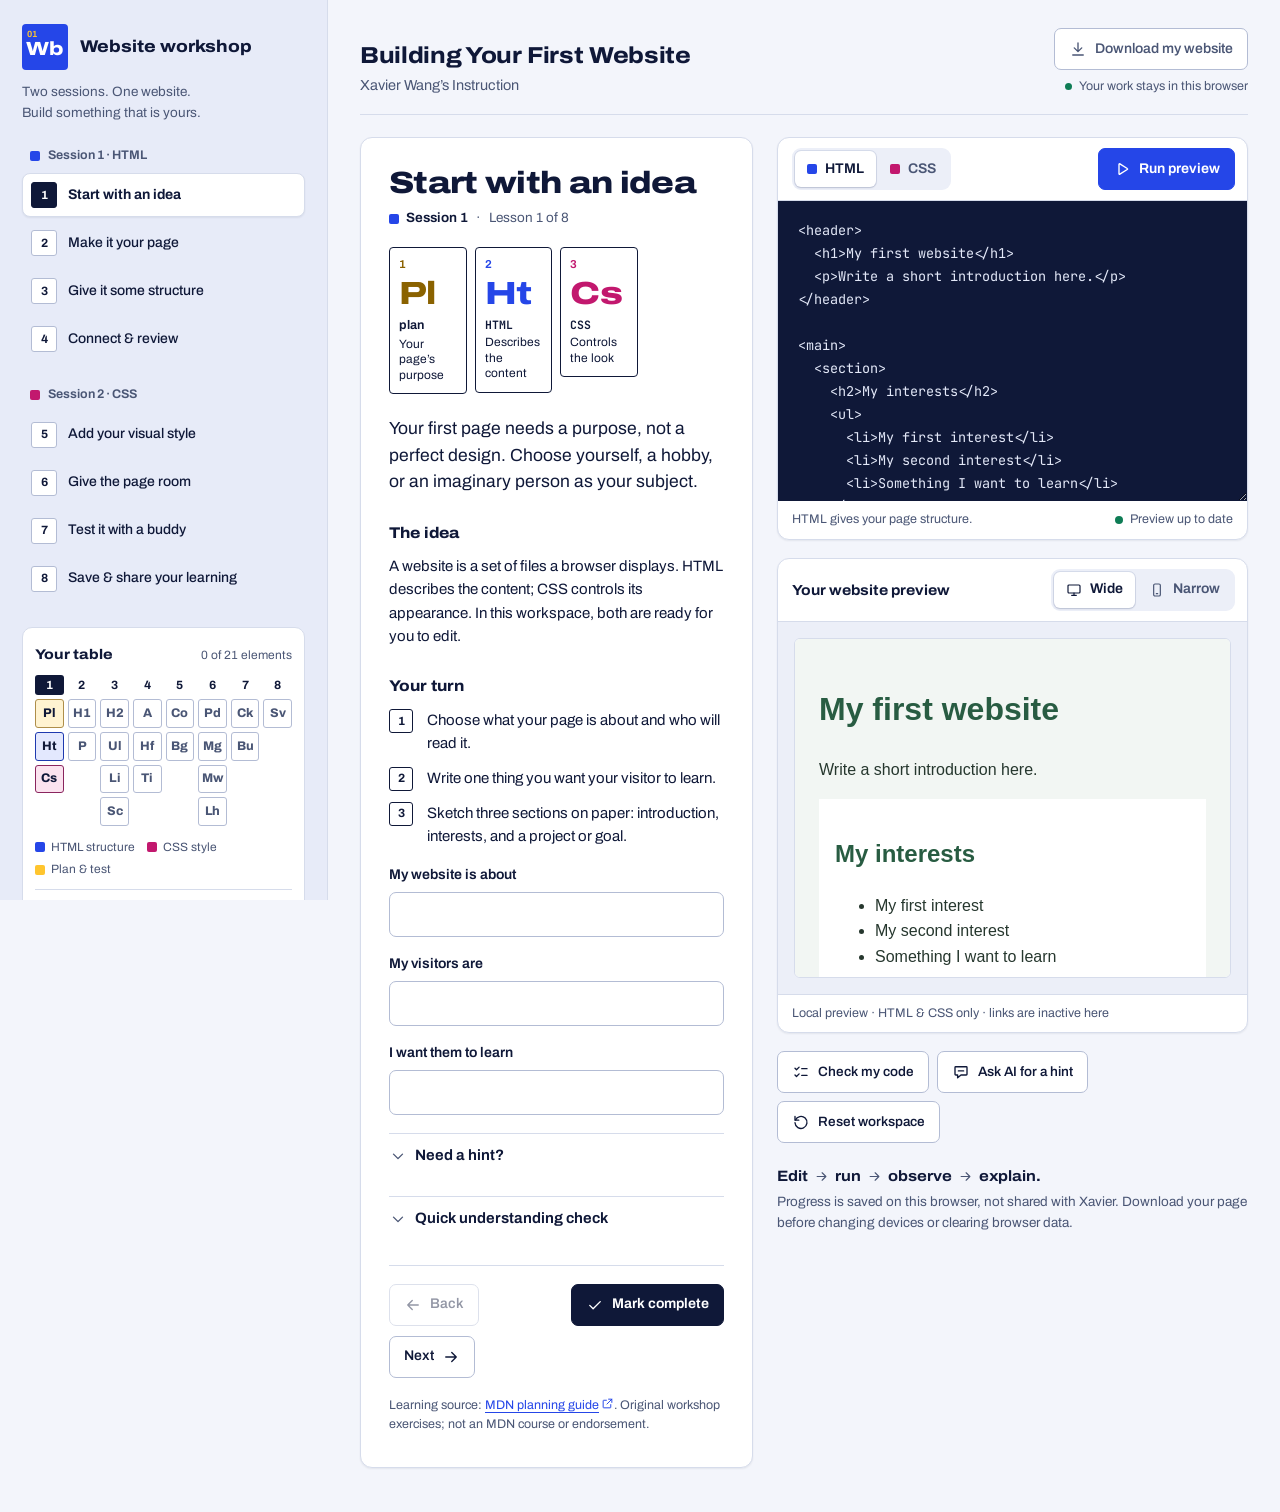
==== commit 8389254c: "Fill lesson tiles on completion, keyboard-accessible table, larger rail type - Lesson tiles start as" ====
--- a/01-building your first website/index.html
+++ b/01-building your first website/index.html
@@ -38,7 +38,7 @@
   <nav id="lesson-nav" aria-label="Workshop lessons"></nav>
   <section class="ptable-wrap" aria-labelledby="table-title">
     <div class="ptable-head"><h2 id="table-title">Your table</h2><span id="element-count">0 of 21 elements</span></div>
-    <div class="ptable" id="ptable" aria-hidden="true"></div>
+    <ul class="ptable" id="ptable" aria-label="Your table, by lesson. Use arrow keys to move between elements."></ul>
     <ul class="legend" aria-label="Element families">
       <li><span class="swatch fam-html"></span>HTML structure</li>
       <li><span class="swatch fam-css"></span>CSS style</li>
@@ -194,17 +194,17 @@
 const esc=s=>String(s).replace(/[&<>"']/g,c=>({'&':'&amp;','<':'&lt;','>':'&gt;','"':'&quot;',"'":'&#39;'}[c]));
 const key='xavier-first-website-v1';
 const fresh=()=>({html:originalHTML,css:originalCSS,current:0,done:[],answers:{},notes:{},checks:[]});
-let state=fresh(),storageOK=true;
+let state=fresh(),storageOK=true,tableFocus=0;
 try{const saved=JSON.parse(localStorage.getItem(key));if(saved&&typeof saved.html==='string'&&typeof saved.css==='string'&&Number.isInteger(saved.current)&&saved.current>=0&&saved.current<lessons.length&&Array.isArray(saved.done)&&saved.answers&&typeof saved.answers==='object'&&saved.notes&&typeof saved.notes==='object'&&Array.isArray(saved.checks))state=saved;}catch{storageOK=false;}
 function save(){try{localStorage.setItem(key,JSON.stringify(state));storageOK=true;$('save-status').textContent='Saved in this browser';$('save-status').dataset.state='ok';}catch{storageOK=false;$('save-status').textContent='Browser saving unavailable — download your work';$('save-status').dataset.state='error';}}
 function nav(justFilled=-1){
  $('lesson-nav').innerHTML=[1,2].map(session=>`<p class="group-label"><span class="swatch fam-${session===1?'html':'css'}" aria-hidden="true"></span>Session ${session} · ${session===1?'HTML':'CSS'}</p>`+lessons.map((l,i)=>l.session!==session?'':`<button class="lesson-link ${state.done.includes(i)?'done':''}" data-lesson="${i}" ${i===state.current?'aria-current="step"':''}><span class="step-dot" aria-hidden="true">${i+1}</span><span>${esc(l.title)}${state.done.includes(i)?'<span class="sr-only"> · done</span>':''}</span>${state.done.includes(i)?icon('check','done-mark'):''}</button>`).join('')).join('');
- $('ptable').innerHTML=lessons.map((l,i)=>`<div class="pt-col${i===state.current?' is-current':''}"><span class="pt-group">${i+1}</span>${elements.filter(e=>e.lesson===i).map((e,k)=>`<span class="pt-tile fam-${e.fam}${state.done.includes(i)?' is-filled':''}${justFilled===i?' just-filled':''}" style="--k:${k}" title="${esc(e.name)} · ${esc(e.def)}"><span>${esc(e.sym)}</span></span>`).join('')}</div>`).join('');
+ $('ptable').innerHTML=lessons.map((l,i)=>`<li class="pt-col${i===state.current?' is-current':''}"><span class="pt-group" aria-hidden="true">${i+1}</span><ul class="pt-tiles" aria-label="Lesson ${i+1}">${elements.filter(e=>e.lesson===i).map((e,k)=>`<li class="pt-tile fam-${e.fam}${state.done.includes(i)?' is-filled':''}${justFilled===i?' just-filled':''}" style="--k:${k}" tabindex="${e.n-1===tableFocus?0:-1}" data-tip="${esc(e.name)} · ${esc(e.def)}"><span aria-hidden="true">${esc(e.sym)}</span><span class="sr-only">${esc(e.name)}: ${esc(e.def)}${state.done.includes(i)?', collected':', not collected yet'}</span></li>`).join('')}</ul></li>`).join('');
  $('element-count').textContent=`${elements.filter(e=>state.done.includes(e.lesson)).length} of ${elements.length} elements`;
  $('progress').value=state.done.length;$('progress-label').textContent=`${state.done.length} of ${lessons.length} lessons complete`;
 }
 function render(focus=false){
- const l=lessons[state.current];nav();const ans=state.answers[state.current],quizClass=ans===undefined?'':ans===l.answer?'is-ok':'is-retry';$('session-label').textContent=`Session ${l.session}`;$('session-label').className=`session-chip fam-${l.session===1?'html':'css'}`;$('lesson-elements').innerHTML=elements.filter(e=>e.lesson===state.current).map(e=>`<li class="tile fam-${e.fam}${state.done.includes(state.current)?' is-collected':''}"><span class="tile-n" aria-hidden="true">${e.n}</span>${icon('check','tile-check')}<span class="tile-sym" aria-hidden="true">${esc(e.sym)}</span><code class="tile-name">${esc(e.name).replace(/-/g,'-<wbr>')}</code><span class="tile-def">${esc(e.def)}</span></li>`).join('');$('lesson-count').textContent=`Lesson ${state.current+1} of ${lessons.length}`;$('lesson-title').textContent=l.title;
+ const l=lessons[state.current];nav();const ans=state.answers[state.current],quizClass=ans===undefined?'':ans===l.answer?'is-ok':'is-retry';$('session-label').textContent=`Session ${l.session}`;$('session-label').className=`session-chip fam-${l.session===1?'html':'css'}`;$('lesson-elements').innerHTML=elements.filter(e=>e.lesson===state.current).map((e,k)=>`<li style="--k:${k}" class="tile fam-${e.fam}${state.done.includes(state.current)?' is-collected':''}"><span class="tile-n" aria-hidden="true">${e.n}</span>${icon('check','tile-check')}<span class="tile-sym" aria-hidden="true">${esc(e.sym)}</span><code class="tile-name">${esc(e.name).replace(/-/g,'-<wbr>')}</code><span class="tile-def">${esc(e.def)}</span></li>`).join('');$('lesson-count').textContent=`Lesson ${state.current+1} of ${lessons.length}`;$('lesson-title').textContent=l.title;
  $('lesson-body').innerHTML=`<p class="intro">${esc(l.intro)}</p><h3>The idea</h3><p>${esc(l.learn)}</p>${l.snippet?`<pre class="snippet"><code>${esc(l.snippet)}</code></pre>`:''}<h3>Your turn</h3><ol class="task-list">${l.tasks.map(t=>`<li>${esc(t)}</li>`).join('')}</ol>${(l.fields||[]).map(([id,label])=>`<label class="field-label" for="${id}">${esc(label)}</label><input type="text" id="${id}" data-note="${id}" value="${esc(state.notes[id]||'')}" maxlength="500">`).join('')}${l.checks?`<div class="checklist">${l.checks.map((c,i)=>`<label><input type="checkbox" data-check="${i}" ${state.checks.includes(i)?'checked':''}>${esc(c)}</label>`).join('')}</div>`:''}<details><summary>${icon('chevron')}Need a hint?</summary><p class="hint">${esc(l.hint)}</p></details><details ${state.answers[state.current]!==undefined?'open':''}><summary>${icon('chevron')}Quick understanding check</summary><p>${esc(l.question)}</p><div class="utility">${l.options.map((o,i)=>`<button data-answer="${i}" aria-pressed="${state.answers[state.current]===i}">${esc(o)}</button>`).join('')}</div><p id="quiz-result" role="status" class="hint quiz-result ${quizClass}">${state.answers[state.current]===undefined?'':state.answers[state.current]===l.answer?'Correct. '+esc(l.explain):'Try again. '+esc(l.explain)}</p></details>`;
  $('source').innerHTML=`Learning source: <a href="${base+(l.source?'/'+l.source:'')}" target="_blank" rel="noopener">MDN ${l.source==='Styling_the_content'?'CSS guide':l.source==='Creating_the_content'?'HTML guide':l.source?'planning guide':'beginner guide'}${icon('external')}<span class="sr-only"> (opens in a new tab)</span></a>. Original workshop exercises; not an MDN course or endorsement.`;
  $('previous').disabled=state.current===0;$('next').disabled=state.current===lessons.length-1;syncComplete();$('feedback').textContent='';if(focus)$('lesson-title').focus();
@@ -236,6 +236,12 @@
  $('feedback').innerHTML='<strong>Basic code check</strong><ul>'+list.map(r=>`<li class="${r.ok?'found':'try'}">${icon(r.ok?'check':'alert')}<span>${esc(r.text)}</span></li>`).join('')+'</ul><p>This is not a full HTML/CSS validator. Check your preview and ask a buddy to review it.</p>';
 }
 function openDialog(title,html){$('dialog-title').textContent=title;$('dialog-body').innerHTML=html;$('help-dialog').showModal();}
+// Your table: one tab stop, arrow keys move between elements (left/right through the table, up/down within a lesson).
+$('ptable').addEventListener('keydown',e=>{const tiles=[...$('ptable').querySelectorAll('.pt-tile')],i=tiles.indexOf(document.activeElement);if(i<0)return;let j=i;
+ if(e.key==='ArrowRight')j=Math.min(i+1,tiles.length-1);else if(e.key==='ArrowLeft')j=Math.max(i-1,0);
+ else if(e.key==='ArrowDown'||e.key==='ArrowUp'){const col=elements.filter(x=>x.lesson===elements[i].lesson),k=col.indexOf(elements[i])+(e.key==='ArrowDown'?1:-1);if(col[k])j=col[k].n-1;}
+ else if(e.key==='Home')j=0;else if(e.key==='End')j=tiles.length-1;else return;
+ e.preventDefault();tiles[i].tabIndex=-1;tiles[j].tabIndex=0;tableFocus=j;tiles[j].focus();});
 $('lesson-nav').addEventListener('click',e=>{const b=e.target.closest('[data-lesson]');if(!b)return;state.current=Number(b.dataset.lesson);save();render(true);});
 $('lesson-body').addEventListener('input',e=>{if(e.target.dataset.note){state.notes[e.target.dataset.note]=e.target.value;save();}});
 $('lesson-body').addEventListener('change',e=>{if(e.target.dataset.check!==undefined){const n=Number(e.target.dataset.check);state.checks=state.checks.filter(v=>v!==n);if(e.target.checked)state.checks.push(n);save();}});
@@ -244,7 +250,7 @@
 $('run').onclick=run;$('check').onclick=checkCode;
 $('previous').onclick=()=>{if(state.current>0){state.current--;save();render(true);}};
 $('next').onclick=()=>{if(state.current<lessons.length-1){state.current++;save();render(true);if(state.current===4)switchCode('css');}};
-$('complete').onclick=()=>{const i=state.current,adding=!state.done.includes(i);state.done=adding?[...state.done,i]:state.done.filter(x=>x!==i);save();nav(adding?i:-1);syncComplete();document.querySelectorAll('#lesson-elements .tile').forEach(t=>t.classList.toggle('is-collected',adding));$('feedback').textContent=state.done.includes(i)?'Marked complete by you. Be ready to explain your work to Xavier.':'Completion removed. Keep practicing.';};
+$('complete').onclick=()=>{const i=state.current,adding=!state.done.includes(i);state.done=adding?[...state.done,i]:state.done.filter(x=>x!==i);save();nav(adding?i:-1);syncComplete();document.querySelectorAll('#lesson-elements .tile').forEach(t=>{t.classList.toggle('just-collected',adding);t.classList.toggle('is-collected',adding);});$('feedback').textContent=state.done.includes(i)?'Marked complete by you. Be ready to explain your work to Xavier.':'Completion removed. Keep practicing.';};
 for(const type of ['wide','narrow'])$(type).onclick=()=>{$('preview').classList.toggle('narrow',type==='narrow');$('wide').setAttribute('aria-pressed',String(type==='wide'));$('narrow').setAttribute('aria-pressed',String(type==='narrow'));};
 $('download').onclick=()=>{const blob=new Blob([pageDocument()],{type:'text/html'});const url=URL.createObjectURL(blob);const a=document.createElement('a');a.href=url;a.download='my-first-website.html';a.click();setTimeout(()=>URL.revokeObjectURL(url),1000);};
 $('reset').onclick=()=>{if(!confirm('Reset all your code, lesson notes, and progress in this browser? Download your website first if you want to keep it.'))return;state=fresh();$('html-code').value=state.html;$('css-code').value=state.css;switchCode('html');save();render();run();};
--- a/01-building your first website/style.css
+++ b/01-building your first website/style.css
@@ -36,7 +36,7 @@
   /* Element families */
   --html: #2546e8;  --on-html: #ffffff;  --html-soft: #e3e8fe;
   --css: #c2186e;   --on-css: #ffffff;   --css-soft: #fbe3ef;
-  --plan: #ffc52e;  --on-plan: #0f1838;  --plan-soft: #fff3d1;
+  --plan: #ffc52e;  --on-plan: #0f1838;  --plan-soft: #fff3d1;  --plan-ink: #8a6200;
 
   /* States */
   --ok: #0e7c55;    --on-ok: #ffffff;    --ok-soft: #e1f3ea;
@@ -73,7 +73,7 @@
 
     --html: #7d95ff;  --on-html: #0d1430;  --html-soft: #22306b;
     --css: #ff6fb0;   --on-css: #0d1430;   --css-soft: #4a1f3d;
-    --plan: #ffd45a;  --on-plan: #0d1430;  --plan-soft: #3f3416;
+    --plan: #ffd45a;  --on-plan: #0d1430;  --plan-soft: #3f3416;  --plan-ink: #ffd45a;
 
     --ok: #3ccb92;    --on-ok: #0d1430;    --ok-soft: #133b33;
     --warn: #ffc76b;  --warn-soft: #3b2c12;
@@ -91,9 +91,9 @@
 }
 
 /* Family hooks: any element with .fam-* gets --fam / --on-fam */
-.fam-html { --fam: var(--html); --on-fam: var(--on-html); --fam-soft: var(--html-soft); }
-.fam-css  { --fam: var(--css);  --on-fam: var(--on-css);  --fam-soft: var(--css-soft); }
-.fam-plan { --fam: var(--plan); --on-fam: var(--on-plan); --fam-soft: var(--plan-soft); }
+.fam-html { --fam: var(--html); --on-fam: var(--on-html); --fam-soft: var(--html-soft); --fam-ink: var(--html); }
+.fam-css  { --fam: var(--css);  --on-fam: var(--on-css);  --fam-soft: var(--css-soft);  --fam-ink: var(--css); }
+.fam-plan { --fam: var(--plan); --on-fam: var(--on-plan); --fam-soft: var(--plan-soft); --fam-ink: var(--plan-ink); }
 
 /* ---------- Base ---------- */
 *, *::before, *::after { box-sizing: border-box; }
@@ -222,7 +222,7 @@
 /* ---------- Shell ---------- */
 .shell {
   display: grid;
-  grid-template-columns: 300px minmax(0, 1fr);
+  grid-template-columns: 328px minmax(0, 1fr);
   min-height: 100vh;
 }
 
@@ -345,7 +345,7 @@
 /* Your table: the periodic table that fills as lessons are completed */
 .ptable-wrap {
   margin-top: 24px;
-  padding: 16px 14px 14px;
+  padding: 16px 12px 14px;
   background: var(--surface);
   border: 1px solid var(--line);
   border-radius: 10px;
@@ -370,21 +370,23 @@
   font-variant-numeric: tabular-nums;
 }
 
+.ptable,
+.pt-tiles { margin: 0; padding: 0; list-style: none; }
 .ptable {
   display: grid;
   grid-template-columns: repeat(8, minmax(0, 1fr));
   gap: 4px;
   align-items: start;
 }
-.pt-col { display: grid; gap: 4px; }
+.pt-col, .pt-tiles { display: grid; gap: 4px; }
 .pt-group {
-  height: 17px;
+  height: 20px;
   border-radius: 3px;
-  font-size: 10.5px;
+  font-size: 12px;
   font-weight: 700;
-  line-height: 17px;
+  line-height: 20px;
   text-align: center;
-  color: var(--ink-2);
+  color: var(--ink);
   font-variant-numeric: tabular-nums;
 }
 .pt-col.is-current .pt-group { background: var(--ink); color: var(--surface); }
@@ -394,25 +396,50 @@
   display: grid;
   place-items: center;
   aspect-ratio: 1;
-  overflow: hidden;
   border: 1px solid var(--line-2);
   border-radius: 3px;
   background: var(--surface);
   color: var(--ink-2);
-  font-size: 11px;
+  font-size: 12.5px;
   font-weight: 760;
-  font-stretch: 110%;
   letter-spacing: -0.01em;
-}
+  cursor: default;
+}
+.pt-tile:focus-visible { outline-offset: 1px; z-index: 2; }
 .pt-tile::before {
   content: "";
   position: absolute;
   inset: 0;
+  border-radius: 2px;
   background: var(--fam);
   transform: scaleY(0);
   transform-origin: bottom;
 }
-.pt-tile span { position: relative; }
+.pt-tile > span { position: relative; }
+/* Definition popover on hover and keyboard focus */
+.pt-tile::after {
+  content: attr(data-tip);
+  position: absolute;
+  bottom: calc(100% + 7px);
+  left: 0;
+  z-index: 6;
+  padding: 6px 9px;
+  border-radius: 6px;
+  background: var(--ink);
+  color: var(--surface);
+  font-size: 12.5px;
+  font-weight: 600;
+  line-height: 1.3;
+  white-space: nowrap;
+  box-shadow: 0 4px 12px rgb(15 24 56 / 0.22);
+  opacity: 0;
+  transform: translateY(3px);
+  pointer-events: none;
+  transition: opacity 0.15s, transform 0.2s var(--ease);
+}
+.pt-col:nth-child(n+5) .pt-tile::after { left: auto; right: 0; }
+.pt-tile:hover::after,
+.pt-tile:focus-visible::after { opacity: 1; transform: none; }
 .pt-col.is-current .pt-tile {
   border: 1.5px solid color-mix(in oklab, var(--fam), var(--ink) 30%);
   background: var(--fam-soft);
@@ -479,17 +506,17 @@
   justify-content: space-between;
   align-items: flex-end;
   gap: 24px;
-  margin-bottom: 24px;
-  padding-bottom: 22px;
+  margin-bottom: 22px;
+  padding-bottom: 18px;
   border-bottom: 1px solid var(--line);
 }
 h1 {
-  margin: 0 0 6px;
-  font-size: clamp(27px, 2.5vw, 38px);
-  font-weight: 820;
-  font-stretch: 120%;
-  line-height: 1.06;
-  letter-spacing: -0.028em;
+  margin: 0 0 4px;
+  font-size: clamp(21px, 1.8vw, 25px);
+  font-weight: 760;
+  font-stretch: 112%;
+  line-height: 1.15;
+  letter-spacing: -0.015em;
 }
 .byline { margin: 0; color: var(--ink-2); font-size: 14.5px; }
 
@@ -529,9 +556,9 @@
 }
 .lesson h2 {
   margin: 0 0 8px;
-  font-size: clamp(25px, 2.1vw, 31px);
-  font-weight: 800;
-  font-stretch: 115%;
+  font-size: clamp(27px, 2.4vw, 35px);
+  font-weight: 820;
+  font-stretch: 118%;
   line-height: 1.1;
   letter-spacing: -0.022em;
 }
@@ -574,12 +601,37 @@
   position: relative;
   display: flex;
   flex-direction: column;
-  min-height: 118px;
+  aspect-ratio: 1;
   padding: 8px 9px 10px;
+  border: 1px solid var(--ink);
   border-radius: 4px;
+  background: var(--surface);
+  color: var(--ink);
+  transition: border-color 0.3s, color 0.3s;
+}
+.tile::before {
+  content: "";
+  position: absolute;
+  inset: 0;
+  border-radius: 3px;
   background: var(--fam);
-  color: var(--on-fam);
-}
+  transform: scaleY(0);
+  transform-origin: bottom;
+}
+.tile > :not(.tile-check) { position: relative; }
+.tile-n,
+.tile-sym { color: var(--fam-ink); transition: color 0.3s; }
+.tile.is-collected { border-color: var(--fam); color: var(--on-fam); }
+.tile.is-collected::before { transform: scaleY(1); }
+.tile.is-collected .tile-n,
+.tile.is-collected .tile-sym { color: var(--on-fam); }
+.tile.just-collected::before {
+  animation: tile-fill 0.6s var(--ease) both;
+  animation-delay: calc(var(--k) * 110ms);
+}
+.tile.just-collected,
+.tile.just-collected .tile-n,
+.tile.just-collected .tile-sym { transition-delay: calc(var(--k) * 110ms + 180ms); }
 .tile-n {
   font-size: 11.5px;
   font-weight: 650;
@@ -600,6 +652,7 @@
   line-height: 1.25;
   overflow-wrap: anywhere;
 }
+.fam-plan .tile-name { font-family: var(--font); font-size: 12.5px; }
 .tile-def {
   margin-top: 3px;
   font-size: 12px;
@@ -619,6 +672,7 @@
   transition: opacity 0.2s, transform 0.35s var(--ease);
 }
 .tile.is-collected .tile-check { opacity: 1; transform: scale(1); }
+.tile.just-collected .tile-check { transition-delay: calc(var(--k) * 110ms + 380ms); }
 
 /* Lesson body */
 .intro { margin: 0 0 4px; font-size: 17.5px; line-height: 1.5; }
@@ -804,7 +858,6 @@
   padding: 18px 20px;
   border: 0;
   border-radius: 0;
-  box-shadow: inset 0 3px 0 var(--fam);
   background: var(--code-bg);
   color: var(--code-ink);
   caret-color: var(--plan);
@@ -913,7 +966,8 @@
 }
 
 @media (max-width: 1150px) {
-  .shell { grid-template-columns: 252px minmax(0, 1fr); }
+  .shell { grid-template-columns: 276px minmax(0, 1fr); }
+  .pt-tile { font-size: 11.5px; }
   .sidebar { padding: 22px 16px 26px; }
   .ptable-wrap { padding: 14px 10px 12px; }
   main { padding: 24px 22px 40px; }
@@ -987,7 +1041,8 @@
 
   main { padding: 22px 16px 36px; }
   .page-header { display: block; margin-bottom: 18px; padding-bottom: 18px; }
-  h1 { font-size: 27px; }
+  h1 { font-size: 22px; }
+  .pt-tile { font-size: 13px; }
   .save-area { align-items: flex-start; margin-top: 16px; }
   .workspace-jumps { margin: 0 0 16px; }
   .studio { display: block; }
@@ -997,7 +1052,7 @@
   .editor { height: 280px; padding: 16px; }
   .lesson h2 { font-size: 25px; }
   .elements { gap: 6px; }
-  .tile { min-height: 108px; padding: 7px 7px 9px; }
+  .tile { padding: 7px 7px 9px; }
   .tile-sym { font-size: 26px; }
   .tile-name, .tile-def { font-size: 11px; }
   .utility button { min-height: 44px; }
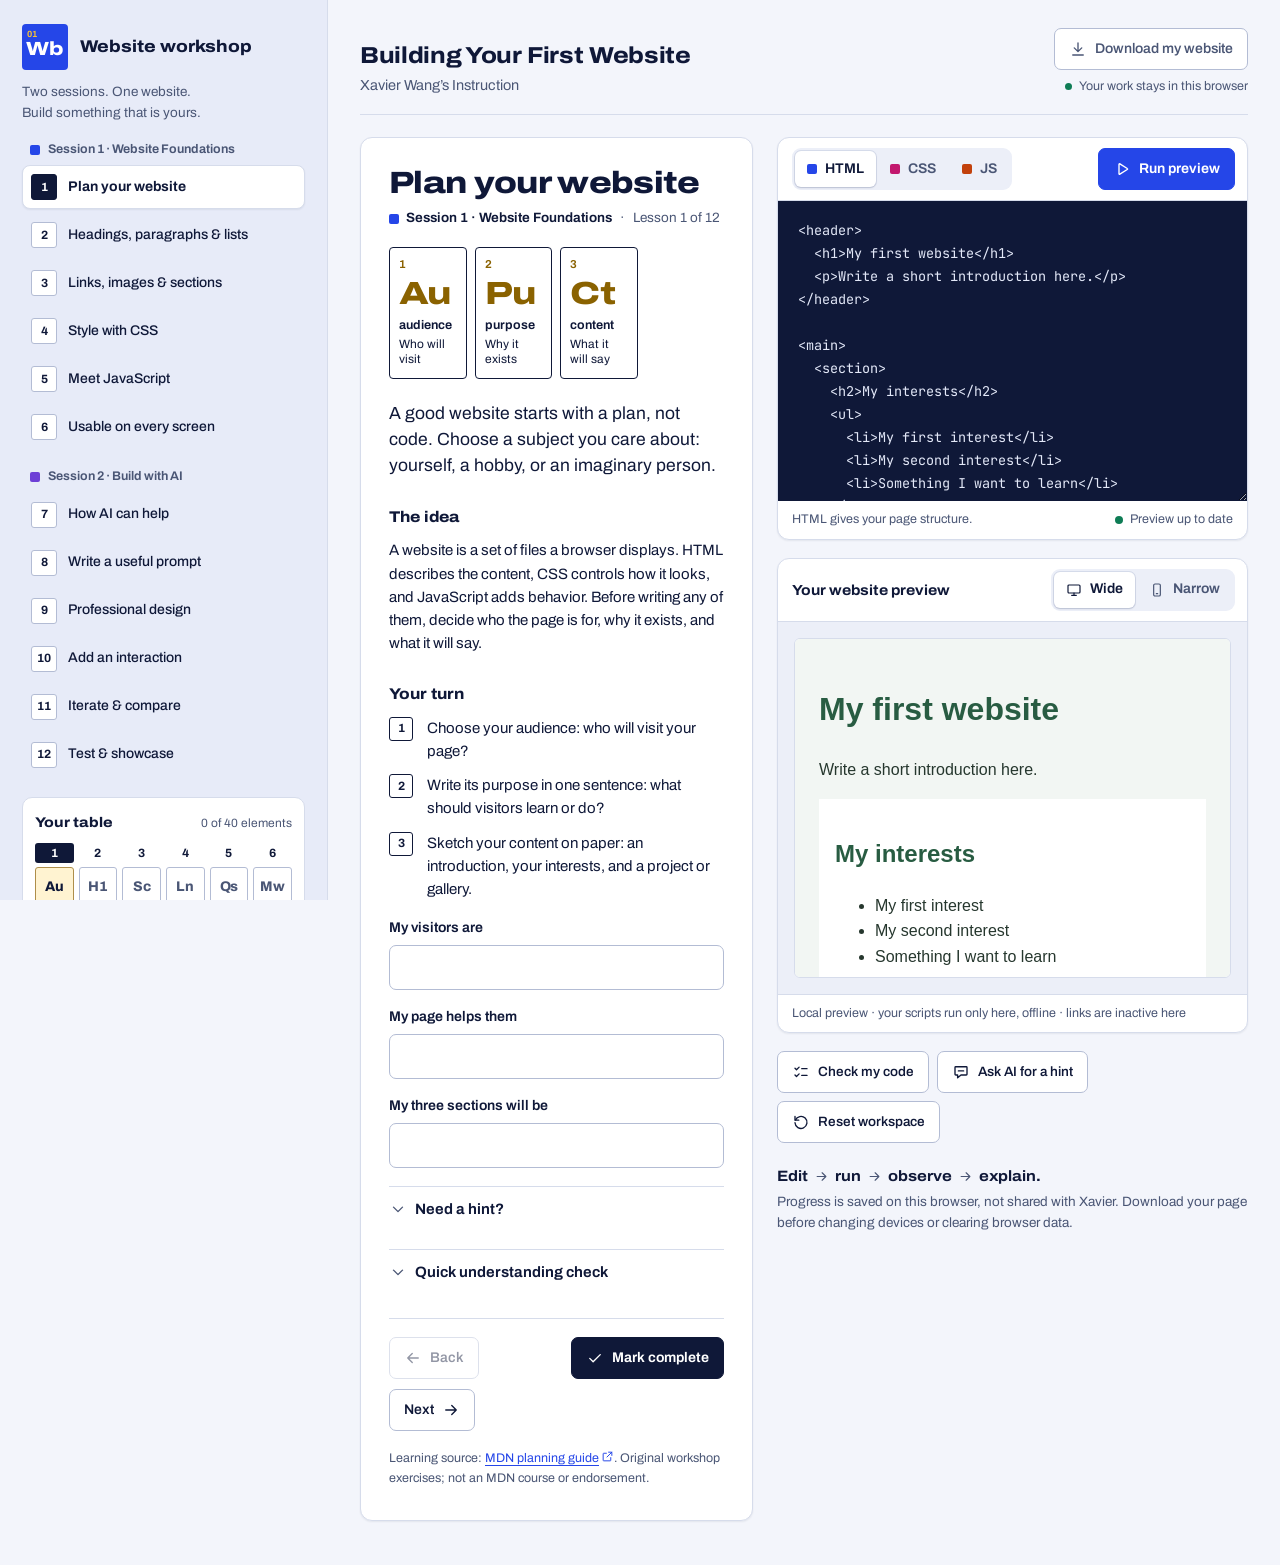
==== commit e77b29d0: "Rebuild the workshop around the new two-session curriculum - 12 lessons: Session 1 Website Foundatio" ====
--- a/01-building your first website/index.html
+++ b/01-building your first website/index.html
@@ -37,14 +37,16 @@
   <p class="tagline">Two sessions. One website.<br>Build something that is yours.</p>
   <nav id="lesson-nav" aria-label="Workshop lessons"></nav>
   <section class="ptable-wrap" aria-labelledby="table-title">
-    <div class="ptable-head"><h2 id="table-title">Your table</h2><span id="element-count">0 of 21 elements</span></div>
+    <div class="ptable-head"><h2 id="table-title">Your table</h2><span id="element-count">0 of 40 elements</span></div>
     <ul class="ptable" id="ptable" aria-label="Your table, by lesson. Use arrow keys to move between elements."></ul>
     <ul class="legend" aria-label="Element families">
       <li><span class="swatch fam-html"></span>HTML structure</li>
       <li><span class="swatch fam-css"></span>CSS style</li>
+      <li><span class="swatch fam-js"></span>JavaScript behavior</li>
+      <li><span class="swatch fam-ai"></span>AI skills</li>
       <li><span class="swatch fam-plan"></span>Plan &amp; test</li>
     </ul>
-    <div class="progress-wrap"><p id="progress-label">0 of 8 lessons complete</p><progress id="progress" class="sr-only" max="8" value="0" aria-labelledby="progress-label"></progress></div>
+    <div class="progress-wrap"><p id="progress-label">0 of 12 lessons complete</p><progress id="progress" class="sr-only" max="12" value="0" aria-labelledby="progress-label"></progress></div>
   </section>
   <div class="sidebar-bottom">
     <button id="facilitator" class="full-width"><svg class="i" aria-hidden="true"><use href="#i-book"/></svg>Xavier’s session notes</button>
@@ -78,12 +80,14 @@
           <div class="tabs" role="group" aria-label="Choose code language">
             <button id="html-tab" aria-pressed="true" aria-controls="html-code"><span class="swatch fam-html" aria-hidden="true"></span>HTML</button>
             <button id="css-tab" aria-pressed="false" aria-controls="css-code"><span class="swatch fam-css" aria-hidden="true"></span>CSS</button>
+            <button id="js-tab" aria-pressed="false" aria-controls="js-code"><span class="swatch fam-js" aria-hidden="true"></span>JS</button>
           </div>
           <button class="primary" id="run"><svg class="i" aria-hidden="true"><use href="#i-play"/></svg>Run preview</button>
         </div>
         <textarea id="html-code" class="editor fam-html" aria-label="HTML code" spellcheck="false" autocapitalize="off" autocomplete="off"></textarea>
         <textarea id="css-code" class="editor fam-css" aria-label="CSS code" spellcheck="false" autocapitalize="off" autocomplete="off" hidden></textarea>
-        <div class="editor-note"><span id="code-note">HTML gives your page structure.</span><span id="preview-status" aria-live="polite">Preview up to date</span></div>
+        <textarea id="js-code" class="editor fam-js" aria-label="JavaScript code" spellcheck="false" autocapitalize="off" autocomplete="off" hidden></textarea>
+        <div class="editor-note"><span id="code-note" role="status">HTML gives your page structure.</span><span id="preview-status" aria-live="polite">Preview up to date</span></div>
       </div>
       <div class="panel">
         <div class="panel-bar">
@@ -93,8 +97,8 @@
             <button id="narrow" aria-pressed="false"><svg class="i" aria-hidden="true"><use href="#i-narrow"/></svg>Narrow</button>
           </div>
         </div>
-        <div class="preview-well"><iframe id="preview" title="Your website preview" sandbox=""></iframe></div>
-        <div class="preview-note">Local preview · HTML &amp; CSS only · links are inactive here</div>
+        <div class="preview-well"><iframe id="preview" title="Your website preview" sandbox="allow-scripts"></iframe></div>
+        <div class="preview-note">Local preview · your scripts run only here, offline · links are inactive here</div>
       </div>
       <div class="utility tools">
         <button id="check"><svg class="i" aria-hidden="true"><use href="#i-scan"/></svg>Check my code</button>
@@ -155,74 +159,229 @@
 a {
   color: #205a83;
 }`;
+const originalJS=`// JavaScript adds behavior to your page.
+// You will start here in Session 1, lesson 5.
+`;
+
+// Session 1: Website Foundations. Session 2: Build with AI.
+const sessions={1:{name:'Website Foundations',fam:'html'},2:{name:'Build with AI',fam:'ai'}};
 const lessons=[
-{title:'Start with an idea',session:1,source:'What_will_your_website_look_like',intro:'Your first page needs a purpose, not a perfect design. Choose yourself, a hobby, or an imaginary person as your subject.',learn:'A website is a set of files a browser displays. HTML describes the content; CSS controls its appearance. In this workspace, both are ready for you to edit.',tasks:['Choose what your page is about and who will read it.','Write one thing you want your visitor to learn.','Sketch three sections on paper: introduction, interests, and a project or goal.'],hint:'“A page about drawing, for friends who want to try it” is enough. Use a nickname or fictional name. You do not need a photo, school name, or contact details.',fields:[['topic','My website is about'],['audience','My visitors are'],['purpose','I want them to learn']],question:'Which language describes headings and paragraphs?',options:['HTML','CSS'],answer:0,explain:'HTML describes the content and its structure. CSS changes how that content looks.'},
-{title:'Make it your page',session:1,source:'Creating_the_content',intro:'The words between the tags are yours to change. Start with a heading and a short introduction.',learn:'An element often has an opening tag, content, and a closing tag. In <h1>Hello!</h1>, h1 marks the main heading. A paragraph uses p. Headings describe structure, not just text size.',snippet:'<h1>A page about drawing</h1>\n<p>I enjoy turning everyday things into sketches.</p>',tasks:['In HTML, replace “My first website” with your title.','Replace the introduction with two sentences. Keep the opening and closing tags.','Press Run preview. Point to the code responsible for each change.'],hint:'Keep the angle brackets and the slash in </h1>. Our editor contains the visible body of your page; the download adds <!doctype html>, html, head, title, and body around it.',question:'What does the slash in </p> mean?',options:['Start a new page','Close the paragraph'],answer:1,explain:'The closing tag ends the paragraph element.'},
-{title:'Give it some structure',session:1,source:'Creating_the_content',intro:'Group related ideas so a visitor can find their way through your page.',learn:'Use h2 for section headings. A ul groups an unordered list, with one li for each item. A section groups a topic; give it a heading that says what is inside.',snippet:'<section>\n  <h2>Something I want to build</h2>\n  <p>A gallery of my favorite sketches.</p>\n</section>',tasks:['Replace all three interests in the list.','Before </main>, add a new section with an h2 and a paragraph about a project or goal.','Run the preview and explain why you used a heading and a list.'],hint:'Type the example into your HTML, then change its words. Keep each li inside the ul. Close the new section before closing main.',question:'Which element belongs directly inside a ul list?',options:['li','h1'],answer:0,explain:'Each li is one list item. Put the heading before the list.'},
-{title:'Connect & review',session:1,source:'Creating_the_content',intro:'A useful link helps your visitor take a next step. Its words should explain where it goes.',learn:'An anchor element, a, creates a link. The href attribute holds its destination. Attribute values belong in quotes. In a full page, title names the browser tab while h1 is the visible heading.',snippet:'<a href="https://developer.mozilla.org/">\n  Explore MDN web development guides\n</a>',tasks:['Add one link inside your project section. Choose a useful public resource.','Use descriptive words instead of “click here.”','Run Check my code, then show a buddy your page and explain one HTML element.'],hint:'Links are deliberately inactive in this preview so you do not lose your work. Download your website, open it in a browser, and click the link there to test the destination.',question:'Where does a link’s destination go?',options:['Inside href="..."','Inside the closing </a> tag'],answer:0,explain:'href holds the address; the words between <a> and </a> are the visible link text.'},
-{title:'Add your visual style',session:2,source:'Styling_the_content',intro:'Your HTML stays the same. CSS gives it a different look.',learn:'A CSS rule selects elements, then assigns property values inside braces. In h1 { color: navy; }, h1 is the selector, color is the property, and navy is the value.',snippet:'h1, h2 {\n  color: navy;\n}\n\nbody {\n  background-color: #edf4fa;\n}',tasks:['Select the CSS tab. Change the heading color.','Change the body background-color, keeping text easy to read.','Run the preview after each edit. Explain selector, property, and value to your buddy.'],hint:'Change existing values instead of pasting the full example. Use color names such as navy or a hex code such as #234a75. Keep the colon, semicolon, and braces.',question:'In color: navy;, which part is the property?',options:['navy','color'],answer:1,explain:'color is the property. navy is the value assigned to it.'},
-{title:'Give the page room',session:2,source:'Styling_the_content',intro:'Good spacing makes your ideas easier to read. Change one value and watch what moves.',learn:'Think of each element as a box. Padding adds room inside it; margin adds space outside it. max-width limits how wide the page grows. Line-height controls the distance between lines of text.',snippet:'section {\n  padding: 24px;\n  margin-bottom: 20px;\n}',tasks:['Change section padding from 16px to 24px.','Try a different margin-bottom and observe the gap between sections.','Switch to Narrow preview. Check that your text fits and stays readable.'],hint:'Spacing values need units, such as px. A fixed width of 900px could overflow a small screen; the starter uses max-width so the page can shrink.',question:'Which property creates space inside a section?',options:['margin','padding'],answer:1,explain:'Padding is inside the box. Margin separates it from other boxes.'},
-{title:'Test it with a buddy',session:2,source:'Styling_the_content',intro:'A website is ready when someone else can use it. Ask a buddy to try yours, then make one improvement.',learn:'An automated check can find some missing pieces. It cannot judge whether your story is clear, the link is useful, or every color is readable. Those need a person.',tasks:['Run Check my code. Read the results rather than just looking for a pass.','Download your website and test its link and keyboard navigation in a browser.','Ask for one specific improvement, make it, and check it again.'],hint:'Use Tab to reach a link, then Enter to open it. If your Mac skips links, enable keyboard navigation in its browser/system settings or ask Xavier for help.',checks:['I can read the text against its background.','The page fits the narrow preview.','I tested the downloaded page’s link and keyboard focus.','I applied one piece of buddy feedback.'],fields:[['improvement','One improvement I made']],question:'Does a passing code check mean the website is finished?',options:['Yes, the computer checks everything','No, people still need to test it'],answer:1,explain:'Code checks cover only part of the job. Readability, clarity, and usefulness need human review.'},
-{title:'Save & share your learning',session:2,source:'',intro:'You built a page from real HTML and CSS. Now show what you understand.',learn:'Download my website saves a complete HTML file with your CSS inside it. Open it locally to view it. A downloaded file is not published online. Hosting and JavaScript can be next steps after this workshop.',tasks:['Download your final website and open the file to confirm it works.','Give a short tour: subject, one code change, and what it does.','Write the next thing you want to learn.'],hint:'Keep your downloaded file somewhere you can find. Browser progress stays on this device and does not travel with that file. Discuss public sharing separately with Xavier and your family.',fields:[['reflection','One thing I can now explain'],['nextGoal','Next I want to learn']],question:'Is your downloaded HTML file already a public website?',options:['Yes','No'],answer:1,explain:'It is a local file. Publishing requires a separate hosting step.'}
+{title:'Plan your website',session:1,tab:'html',source:'What_will_your_website_look_like',
+ intro:'A good website starts with a plan, not code. Choose a subject you care about: yourself, a hobby, or an imaginary person.',
+ learn:'A website is a set of files a browser displays. HTML describes the content, CSS controls how it looks, and JavaScript adds behavior. Before writing any of them, decide who the page is for, why it exists, and what it will say.',
+ tasks:['Choose your audience: who will visit your page?','Write its purpose in one sentence: what should visitors learn or do?','Sketch your content on paper: an introduction, your interests, and a project or gallery.'],
+ hint:'“A page about drawing, for friends who want to try it” is enough. Use a nickname or fictional name. You do not need a photo of yourself, your school name, or contact details.',
+ fields:[['audience','My visitors are'],['purpose','My page helps them'],['content','My three sections will be']],
+ question:'Which language describes headings and paragraphs?',options:['HTML','CSS','JavaScript'],answer:0,
+ explain:'HTML describes content and structure. CSS changes how it looks, and JavaScript adds behavior.'},
+{title:'Headings, paragraphs & lists',session:1,tab:'html',source:'Creating_the_content',
+ intro:'The words between the tags are yours. Start with a heading, an introduction, and a list.',
+ learn:'An element usually has an opening tag, content, and a closing tag. In <h1>Hello!</h1>, h1 marks the main heading. Use one h1 for the page title, h2 for section headings, p for paragraphs, and a ul with one li for each list item. Headings describe structure, not just text size.',
+ snippet:'<h1>A page about drawing</h1>\n<p>I enjoy turning everyday things into sketches.</p>\n<ul>\n  <li>Pencil portraits</li>\n  <li>Comic strips</li>\n</ul>',
+ tasks:['Replace “My first website” with your own title.','Rewrite the introduction in two sentences. Keep the opening and closing tags.','Replace the three list items, press Run preview, and point to the code behind each change.'],
+ hint:'Keep the angle brackets and the slash in </h1>. The editor holds the visible body of your page; the download adds <!doctype html>, head, title, and body around it.',
+ question:'Which element belongs directly inside a ul list?',options:['li','p'],answer:0,
+ explain:'Each li is one list item. Put headings and paragraphs outside the list.'},
+{title:'Links, images & sections',session:1,tab:'html',source:'Creating_the_content',
+ intro:'Group related content into sections, then add a link and an image that help your visitor.',
+ learn:'A section groups one topic and starts with an h2. An anchor, a, creates a link: its href holds the destination. An img shows a picture: src holds the image address and alt describes it for people who cannot see it. img has no closing tag.',
+ snippet:'<section>\n  <h2>My project</h2>\n  <p>A gallery of my favorite sketches.</p>\n  <img src="https://picsum.photos/400/240" alt="A sample landscape photo">\n  <a href="https://developer.mozilla.org/">Explore MDN web guides</a>\n</section>',
+ tasks:['Before </main>, add a section with an h2 and a paragraph about a project or goal.','Add one image with an alt description that says what it shows.','Add one link with descriptive words instead of “click here.”'],
+ hint:'Only use images you have permission to use; picsum.photos gives free sample photos for practice. Links are inactive in the preview so you do not lose your work. Test them in your downloaded page.',
+ question:'What is an image’s alt text for?',options:['Describing it for people who cannot see it','Making it load faster'],answer:0,
+ explain:'alt describes the image for screen readers, and it appears if the image cannot load.'},
+{title:'Style with CSS',session:1,tab:'css',source:'Styling_the_content',
+ intro:'Your HTML stays the same. A separate stylesheet changes how the page looks.',
+ learn:'CSS lives in its own file, style.css, connected to the page by <link rel="stylesheet" href="style.css"> in the head. A rule selects elements, then sets properties: in h1 { color: navy; }, h1 is the selector, color is the property, and navy is the value. Padding adds room inside a box; margin adds space outside it.',
+ snippet:'body {\n  font-family: Georgia, serif;\n  background-color: #edf4fa;\n}\n\nh1, h2 {\n  color: navy;\n}\n\nsection {\n  padding: 24px;\n  margin-bottom: 20px;\n}',
+ tasks:['Open the CSS tab. Change the heading color and the body background-color.','Choose a font-family that suits your subject.','Change section padding and margin-bottom, run the preview, and explain what moved.'],
+ hint:'Change existing values instead of pasting everything. Spacing needs units, such as px. Download my website saves your CSS as style.css and links it from your page, just like a real website.',
+ question:'In color: navy;, which part is the property?',options:['navy','color'],answer:1,
+ explain:'color is the property. navy is the value assigned to it.'},
+{title:'Meet JavaScript',session:1,tab:'js',source:'Adding_interactivity',
+ intro:'HTML is the content, CSS is the look, and JavaScript is the behavior: what happens when someone clicks, types, or scrolls.',
+ learn:'JavaScript finds an element, then listens for an event. document.querySelector("h1") finds the first h1. addEventListener("click", …) runs code each time it is clicked. classList.toggle("fun") adds a class when it is missing and removes it when it is there, so your CSS can change the look.',
+ snippet:'const title = document.querySelector("h1");\n\ntitle.addEventListener("click", () => {\n  title.classList.toggle("fun");\n});\n\n/* Then add this in the CSS tab: */\n.fun { color: tomato; }',
+ tasks:['Open the JS tab and type the three JavaScript lines. Add the .fun rule in the CSS tab.','Run the preview and click your heading. Click it again.','Explain to your buddy which line finds, which line listens, and which line changes.'],
+ hint:'JavaScript is case-sensitive: querySelector, not queryselector. If something goes wrong, the note under the editor shows the error and its line. Scripts run only inside the preview, and the preview cannot reach the internet.',
+ question:'What does addEventListener do?',options:['Waits for an event, such as a click, then runs code','Changes the color of the page'],answer:0,
+ explain:'It connects an event, such as a click, to the code that should run when it happens.'},
+{title:'Usable on every screen',session:1,tab:'css',source:'Styling_the_content',
+ intro:'A website is ready when people can read it and find their way, on a laptop or a phone.',
+ learn:'Readable text needs strong contrast and enough line-height. Clear navigation needs headings and links that say where they lead. max-width stops lines from growing too long, and a @media rule changes styles on small screens. An automated check finds some problems; a person finds the rest.',
+ snippet:'body {\n  max-width: 720px;\n  margin: 0 auto;\n  line-height: 1.6;\n}\n\n@media (max-width: 500px) {\n  h1 {\n    font-size: 28px;\n  }\n}',
+ tasks:['Switch to Narrow preview. Fix anything that is too wide or hard to read.','Run Check my code and read every result, not just the passes.','Ask your buddy to find one thing that is unclear, then fix it and test again.'],
+ hint:'Use Tab to move between links and Enter to open one. A fixed width such as 900px can overflow a phone; max-width lets the page shrink.',
+ checks:['I can read the text against its background.','My page fits the narrow preview.','My headings and links say where they lead.','I fixed one problem my buddy found.'],
+ question:'Does a passing code check mean the website is finished?',options:['Yes, the computer checks everything','No, people still need to test it'],answer:1,
+ explain:'Code checks cover only part of the job. Readability, clarity, and usefulness need human review.'},
+{title:'How AI can help',session:2,tab:'html',source:'',
+ intro:'AI tools can suggest designs, write code, and explain errors. You stay the designer: you decide what to keep.',
+ learn:'An AI assistant predicts a helpful answer from your description. It is good at ideas, examples, and spotting mistakes. It can also be wrong, sound overconfident, or rewrite more than you asked. Use it for design ideas, code examples, and debugging, and always test and understand what it gives you. Use only tools approved for you, and never share personal details.',
+ tasks:['List one design, one coding, and one debugging question you could ask an AI.','Open Ask AI for a hint and read the example prompt.','Write one rule for yourself, such as “I only keep code I can explain.”'],
+ hint:'Xavier will demonstrate an approved AI tool. This workspace does not connect to AI; nothing you type here is sent anywhere.',
+ fields:[['aiRule','My rule for using AI']],
+ question:'An AI gives you code that works, but you do not understand it. What should you do?',options:['Paste it and move on','Ask it to explain, then test it and explain it yourself'],answer:1,
+ explain:'Only keep code you can explain. Ask follow-up questions until you can.'},
+{title:'Write a useful prompt',session:2,tab:'html',source:'',
+ intro:'A vague prompt gets a vague answer. Describe your page like a designer briefing a teammate.',
+ learn:'A useful prompt names four things: your audience, the style you want, the feature you need, and your constraints, such as “HTML and CSS only” or “change one thing at a time.” Include a small piece of your code, and ask for an explanation, not just an answer.',
+ snippet:'My website is about drawing, for classmates who want to try it.\nStyle: friendly and clean, with one bright accent color.\nFeature: make my project section easier to scan.\nConstraints: HTML and CSS only. Change one thing at a time\nand explain each change. Here is my CSS: [paste a small part]',
+ tasks:['Write your own prompt with audience, style, feature, and constraints.','Swap prompts with your buddy. Is anything missing or unclear?','Improve your prompt once, then save it in the box below.'],
+ hint:'Leave out personal details: no full name, school, address, or photos of yourself. Be specific about what you want and what must not change.',
+ fields:[['prompt','My prompt']],
+ question:'Which part of a prompt stops the AI from rewriting your whole website?',options:['Constraints','Audience'],answer:0,
+ explain:'Constraints set the limits, such as “change one thing at a time.”'},
+{title:'Professional design',session:2,tab:'css',source:'Styling_the_content',
+ intro:'Professional pages feel calm because they follow a few consistent rules.',
+ learn:'Visual hierarchy makes the most important thing the biggest and boldest. A type scale uses a few related sizes, not many random ones. A consistent palette uses one main color, one accent, and readable neutrals, stored as CSS variables. display: flex lays items out in a row that can wrap on small screens.',
+ snippet:':root {\n  --main: #1f3a93;\n  --accent: #ff7a00;\n}\n\nh1 { font-size: 40px; color: var(--main); }\nh2 { font-size: 24px; color: var(--main); }\n\nul {\n  display: flex;\n  flex-wrap: wrap;\n  gap: 12px;\n}',
+ tasks:['Ask an AI (or Xavier) for one design improvement. Decide if it fits your audience.','Define two color variables and use them instead of repeated color values.','Pick three font sizes, then check your page in Wide and Narrow preview.'],
+ hint:'Change one thing, run the preview, and compare. If a suggestion makes text harder to read, undo it.',
+ question:'What creates visual hierarchy?',options:['Making every heading the same size','Making the most important content stand out most'],answer:1,
+ explain:'Hierarchy guides the eye: size, weight, and color show what matters first.'},
+{title:'Add an interaction',session:2,tab:'js',source:'Adding_interactivity',
+ intro:'Add one feature that helps your visitor, not just one that moves.',
+ learn:'Choose one: expandable project details, a small gallery, or a theme switch. A details element with a summary expands without any JavaScript. A theme switch is a button whose click toggles a class on the body; CSS does the rest. Keep the feature useful, keyboard-friendly, and easy to explain.',
+ snippet:'<\!-- HTML -->\n<button id="theme">Switch theme</button>\n\n/* CSS */\n.dark { background: #1c2333; color: white; }\n\n// JavaScript\ndocument.querySelector("#theme")\n  .addEventListener("click", () => {\n    document.body.classList.toggle("dark");\n  });',
+ tasks:['Choose one feature: expandable details, a gallery, or a theme switch.','Build it, using your prompt for help, with the HTML, CSS, and JavaScript it needs.','Test it with the mouse and with the keyboard: Tab to it, then press Enter or Space.'],
+ hint:'Use a button element for anything people click; it works with the keyboard for free. If nothing happens, read the error note under the editor and check that your id and class names match.',
+ question:'Why use a <button> for a theme switch?',options:['It works with the keyboard and screen readers','It is the only element JavaScript can find'],answer:0,
+ explain:'Buttons can be reached with Tab and pressed with Enter or Space, and screen readers announce them.'},
+{title:'Iterate & compare',session:2,tab:'html',source:'',
+ intro:'Improving with AI is a loop: ask, review, change one thing, compare.',
+ learn:'Read each AI suggestion before you use it. Ask: does it fit my audience, do I understand it, and does it change only what I asked? Make one focused change, run the preview, and compare it with before. Keep a short log so you can explain what improved and why.',
+ tasks:['Ask for one improvement and write the suggestion in your own words.','Apply only the part you understand. Run the preview and compare.','Keep it or undo it, and record why below.'],
+ hint:'Before a big change, use Download my website so you can go back. If a suggestion breaks something, undo it and ask the AI to explain the error.',
+ fields:[['change','One change I made'],['why','Why I kept or undid it']],
+ question:'What is a focused change?',options:['Rewriting the whole page at once','Changing one thing, then testing it'],answer:1,
+ explain:'Small changes are easy to test, compare, and undo.'},
+{title:'Test & showcase',session:2,tab:'html',source:'',
+ intro:'Show what you built and, more importantly, what you learned.',
+ learn:'Test your page like a visitor: on a narrow screen, with the keyboard, and with a buddy. Download my website saves three files: my-website.html, style.css, and script.js. Keep them in one folder and open the HTML file to view your site. A downloaded file is not online yet; publishing is a separate step.',
+ tasks:['Run Check my code and fix one problem it or your buddy finds.','Download your website and open it to confirm everything works.','Give a short tour: your audience, one AI-assisted improvement, and your interaction.'],
+ hint:'Your browser may ask permission to download several files; allow it. Progress in this workspace stays on this browser. Discuss public sharing with Xavier and your family.',
+ checks:['My page works in the narrow preview.','My interaction works with the keyboard.','I can explain every line I got from AI.','I downloaded my files and opened them.'],
+ fields:[['reflection','One thing I can now explain'],['nextGoal','Next I want to learn']],
+ question:'Is your downloaded website already public?',options:['Yes','No'],answer:1,
+ explain:'It is a set of local files. Publishing requires a separate hosting step.'}
 ];
-// Periodic Table of the Web: the elements and properties each lesson adds to a student's table.
+
+// Periodic Table of the Web: the ideas, elements, and properties each lesson adds to a student's table.
+const families={html:'HTML structure',css:'CSS style',js:'JavaScript behavior',ai:'AI skills',plan:'Plan & test'};
 const elements=[
- [0,'Pl','plan','plan','Your page’s purpose'],
- [0,'Ht','HTML','html','Describes the content'],
- [0,'Cs','CSS','css','Controls the look'],
+ [0,'Au','audience','plan','Who will visit'],
+ [0,'Pu','purpose','plan','Why it exists'],
+ [0,'Ct','content','plan','What it will say'],
  [1,'H1','<h1>','html','Main heading'],
  [1,'P','<p>','html','Paragraph'],
- [2,'H2','<h2>','html','Section heading'],
- [2,'Ul','<ul>','html','Unordered list'],
- [2,'Li','<li>','html','One list item'],
+ [1,'Ul','<ul>','html','Unordered list'],
+ [1,'Li','<li>','html','One list item'],
  [2,'Sc','<section>','html','Groups a topic'],
- [3,'A','<a>','html','Creates a link'],
- [3,'Hf','href','html','Link destination'],
- [3,'Ti','<title>','html','Names the browser tab'],
- [4,'Co','color','css','Text color'],
- [4,'Bg','background-color','css','Fills behind content'],
- [5,'Pd','padding','css','Room inside a box'],
- [5,'Mg','margin','css','Space outside a box'],
+ [2,'A','<a>','html','Creates a link'],
+ [2,'Im','<img>','html','Shows an image'],
+ [2,'Al','alt','html','Describes an image'],
+ [3,'Ln','<link>','html','Connects style.css'],
+ [3,'Co','color','css','Text color'],
+ [3,'Ff','font-family','css','Sets the typeface'],
+ [3,'Pd','padding','css','Room inside a box'],
+ [4,'Qs','querySelector','js','Finds an element'],
+ [4,'Ev','addEventListener','js','Waits for an event'],
+ [4,'Cl','classList','js','Adds or removes a class'],
  [5,'Mw','max-width','css','Limits how wide it grows'],
- [5,'Lh','line-height','css','Space between lines'],
- [6,'Ck','code check','plan','Finds missing pieces'],
- [6,'Bu','buddy test','plan','A person tries it'],
- [7,'Sv','.html file','plan','Your page, saved']
+ [5,'Mq','@media','css','Styles for screen sizes'],
+ [5,'Ts','test','plan','A person tries it'],
+ [6,'Ds','design help','ai','Ideas for the look'],
+ [6,'Cd','code help','ai','Examples to learn from'],
+ [6,'Db','debug help','ai','Explains errors'],
+ [7,'Pr','prompt','ai','Your request'],
+ [7,'St','style','ai','The look you want'],
+ [7,'Ft','feature','ai','What it should do'],
+ [7,'Cn','constraints','ai','Limits and rules'],
+ [8,'Hi','hierarchy','css','What stands out first'],
+ [8,'Va','var(--name)','css','Reusable values'],
+ [8,'Fx','display: flex','css','Lays items in a row'],
+ [9,'Dt','<details>','html','Expands when opened'],
+ [9,'Bt','<button>','html','Something to press'],
+ [9,'Tg','toggle','js','Switches a class on and off'],
+ [10,'It','iterate','ai','Ask, review, change'],
+ [10,'Cp','compare','ai','Before and after'],
+ [10,'Lg','log','ai','What changed and why'],
+ [11,'Ky','keyboard','plan','Tab, Enter, Space'],
+ [11,'Sv','save','plan','Your files, downloaded'],
+ [11,'Sh','showcase','plan','Explain what improved']
 ].map(([lesson,sym,name,fam,def],i)=>({n:i+1,lesson,sym,name,fam,def}));
+const codeName=e=>e.fam==='html'||e.fam==='css'||e.fam==='js';
+
 const icon=(name,cls='')=>`<svg class="i ${cls}" aria-hidden="true"><use href="#i-${name}"/></svg>`;
 const $=id=>document.getElementById(id);
 const esc=s=>String(s).replace(/[&<>"']/g,c=>({'&':'&amp;','<':'&lt;','>':'&gt;','"':'&quot;',"'":'&#39;'}[c]));
-const key='xavier-first-website-v1';
-const fresh=()=>({html:originalHTML,css:originalCSS,current:0,done:[],answers:{},notes:{},checks:[]});
-let state=fresh(),storageOK=true,tableFocus=0;
-try{const saved=JSON.parse(localStorage.getItem(key));if(saved&&typeof saved.html==='string'&&typeof saved.css==='string'&&Number.isInteger(saved.current)&&saved.current>=0&&saved.current<lessons.length&&Array.isArray(saved.done)&&saved.answers&&typeof saved.answers==='object'&&saved.notes&&typeof saved.notes==='object'&&Array.isArray(saved.checks))state=saved;}catch{storageOK=false;}
+const key='xavier-first-website-v2',oldKey='xavier-first-website-v1';
+const fresh=()=>({html:originalHTML,css:originalCSS,js:originalJS,current:0,done:[],answers:{},notes:{},checks:[]});
+let state=fresh(),storageOK=true,tableFocus=0,currentTab='html';
+try{
+ const saved=JSON.parse(localStorage.getItem(key));
+ if(saved&&typeof saved.html==='string'&&typeof saved.css==='string'&&typeof saved.js==='string'&&Number.isInteger(saved.current)&&saved.current>=0&&saved.current<lessons.length&&Array.isArray(saved.done)&&saved.answers&&typeof saved.answers==='object'&&saved.notes&&typeof saved.notes==='object'&&Array.isArray(saved.checks))state=saved;
+ else{
+  // Keep a student's code from the earlier version of the workshop; lesson progress starts fresh.
+  const old=JSON.parse(localStorage.getItem(oldKey));
+  if(old&&typeof old.html==='string'&&typeof old.css==='string'){state.html=old.html;state.css=old.css;}
+ }
+}catch{storageOK=false;}
 function save(){try{localStorage.setItem(key,JSON.stringify(state));storageOK=true;$('save-status').textContent='Saved in this browser';$('save-status').dataset.state='ok';}catch{storageOK=false;$('save-status').textContent='Browser saving unavailable — download your work';$('save-status').dataset.state='error';}}
+
 function nav(justFilled=-1){
- $('lesson-nav').innerHTML=[1,2].map(session=>`<p class="group-label"><span class="swatch fam-${session===1?'html':'css'}" aria-hidden="true"></span>Session ${session} · ${session===1?'HTML':'CSS'}</p>`+lessons.map((l,i)=>l.session!==session?'':`<button class="lesson-link ${state.done.includes(i)?'done':''}" data-lesson="${i}" ${i===state.current?'aria-current="step"':''}><span class="step-dot" aria-hidden="true">${i+1}</span><span>${esc(l.title)}${state.done.includes(i)?'<span class="sr-only"> · done</span>':''}</span>${state.done.includes(i)?icon('check','done-mark'):''}</button>`).join('')).join('');
+ $('lesson-nav').innerHTML=[1,2].map(session=>`<p class="group-label"><span class="swatch fam-${sessions[session].fam}" aria-hidden="true"></span>Session ${session} · ${sessions[session].name}</p>`+lessons.map((l,i)=>l.session!==session?'':`<button class="lesson-link ${state.done.includes(i)?'done':''}" data-lesson="${i}" ${i===state.current?'aria-current="step"':''}><span class="step-dot" aria-hidden="true">${i+1}</span><span>${esc(l.title)}${state.done.includes(i)?'<span class="sr-only"> · done</span>':''}</span>${state.done.includes(i)?icon('check','done-mark'):''}</button>`).join('')).join('');
  $('ptable').innerHTML=lessons.map((l,i)=>`<li class="pt-col${i===state.current?' is-current':''}"><span class="pt-group" aria-hidden="true">${i+1}</span><ul class="pt-tiles" aria-label="Lesson ${i+1}">${elements.filter(e=>e.lesson===i).map((e,k)=>`<li class="pt-tile fam-${e.fam}${state.done.includes(i)?' is-filled':''}${justFilled===i?' just-filled':''}" style="--k:${k}" tabindex="${e.n-1===tableFocus?0:-1}" data-tip="${esc(e.name)} · ${esc(e.def)}"><span aria-hidden="true">${esc(e.sym)}</span><span class="sr-only">${esc(e.name)}: ${esc(e.def)}${state.done.includes(i)?', collected':', not collected yet'}</span></li>`).join('')}</ul></li>`).join('');
  $('element-count').textContent=`${elements.filter(e=>state.done.includes(e.lesson)).length} of ${elements.length} elements`;
- $('progress').value=state.done.length;$('progress-label').textContent=`${state.done.length} of ${lessons.length} lessons complete`;
+ $('progress').max=lessons.length;$('progress').value=state.done.length;$('progress-label').textContent=`${state.done.length} of ${lessons.length} lessons complete`;
 }
 function render(focus=false){
- const l=lessons[state.current];nav();const ans=state.answers[state.current],quizClass=ans===undefined?'':ans===l.answer?'is-ok':'is-retry';$('session-label').textContent=`Session ${l.session}`;$('session-label').className=`session-chip fam-${l.session===1?'html':'css'}`;$('lesson-elements').innerHTML=elements.filter(e=>e.lesson===state.current).map((e,k)=>`<li style="--k:${k}" class="tile fam-${e.fam}${state.done.includes(state.current)?' is-collected':''}"><span class="tile-n" aria-hidden="true">${e.n}</span>${icon('check','tile-check')}<span class="tile-sym" aria-hidden="true">${esc(e.sym)}</span><code class="tile-name">${esc(e.name).replace(/-/g,'-<wbr>')}</code><span class="tile-def">${esc(e.def)}</span></li>`).join('');$('lesson-count').textContent=`Lesson ${state.current+1} of ${lessons.length}`;$('lesson-title').textContent=l.title;
- $('lesson-body').innerHTML=`<p class="intro">${esc(l.intro)}</p><h3>The idea</h3><p>${esc(l.learn)}</p>${l.snippet?`<pre class="snippet"><code>${esc(l.snippet)}</code></pre>`:''}<h3>Your turn</h3><ol class="task-list">${l.tasks.map(t=>`<li>${esc(t)}</li>`).join('')}</ol>${(l.fields||[]).map(([id,label])=>`<label class="field-label" for="${id}">${esc(label)}</label><input type="text" id="${id}" data-note="${id}" value="${esc(state.notes[id]||'')}" maxlength="500">`).join('')}${l.checks?`<div class="checklist">${l.checks.map((c,i)=>`<label><input type="checkbox" data-check="${i}" ${state.checks.includes(i)?'checked':''}>${esc(c)}</label>`).join('')}</div>`:''}<details><summary>${icon('chevron')}Need a hint?</summary><p class="hint">${esc(l.hint)}</p></details><details ${state.answers[state.current]!==undefined?'open':''}><summary>${icon('chevron')}Quick understanding check</summary><p>${esc(l.question)}</p><div class="utility">${l.options.map((o,i)=>`<button data-answer="${i}" aria-pressed="${state.answers[state.current]===i}">${esc(o)}</button>`).join('')}</div><p id="quiz-result" role="status" class="hint quiz-result ${quizClass}">${state.answers[state.current]===undefined?'':state.answers[state.current]===l.answer?'Correct. '+esc(l.explain):'Try again. '+esc(l.explain)}</p></details>`;
- $('source').innerHTML=`Learning source: <a href="${base+(l.source?'/'+l.source:'')}" target="_blank" rel="noopener">MDN ${l.source==='Styling_the_content'?'CSS guide':l.source==='Creating_the_content'?'HTML guide':l.source?'planning guide':'beginner guide'}${icon('external')}<span class="sr-only"> (opens in a new tab)</span></a>. Original workshop exercises; not an MDN course or endorsement.`;
+ const l=lessons[state.current];nav();
+ const ans=state.answers[state.current],quizClass=ans===undefined?'':ans===l.answer?'is-ok':'is-retry';
+ $('session-label').textContent=`Session ${l.session} · ${sessions[l.session].name}`;$('session-label').className=`session-chip fam-${sessions[l.session].fam}`;
+ $('lesson-elements').innerHTML=elements.filter(e=>e.lesson===state.current).map((e,k)=>`<li style="--k:${k}" class="tile fam-${e.fam}${state.done.includes(state.current)?' is-collected':''}"><span class="tile-n" aria-hidden="true">${e.n}</span>${icon('check','tile-check')}<span class="tile-sym" aria-hidden="true">${esc(e.sym)}</span>${codeName(e)?`<code class="tile-name">${esc(e.name).replace(/-/g,'-<wbr>').replace(/([a-z])([A-Z])/g,'$1<wbr>$2')}</code>`:`<span class="tile-name">${esc(e.name)}</span>`}<span class="tile-def">${esc(e.def)}</span></li>`).join('');
+ $('lesson-count').textContent=`Lesson ${state.current+1} of ${lessons.length}`;$('lesson-title').textContent=l.title;
+ $('lesson-body').innerHTML=`<p class="intro">${esc(l.intro)}</p><h3>The idea</h3><p>${esc(l.learn)}</p>${l.snippet?`<pre class="snippet"><code>${esc(l.snippet)}</code></pre>`:''}<h3>Your turn</h3><ol class="task-list">${l.tasks.map(t=>`<li>${esc(t)}</li>`).join('')}</ol>${(l.fields||[]).map(([id,label])=>`<label class="field-label" for="${id}">${esc(label)}</label><input type="text" id="${id}" data-note="${id}" value="${esc(state.notes[id]||'')}" maxlength="500">`).join('')}${l.checks?`<div class="checklist">${l.checks.map((c,i)=>{const k=state.current*10+i;return `<label><input type="checkbox" data-check="${k}" ${state.checks.includes(k)?'checked':''}>${esc(c)}</label>`;}).join('')}</div>`:''}<details><summary>${icon('chevron')}Need a hint?</summary><p class="hint">${esc(l.hint)}</p></details><details ${ans!==undefined?'open':''}><summary>${icon('chevron')}Quick understanding check</summary><p>${esc(l.question)}</p><div class="utility">${l.options.map((o,i)=>`<button data-answer="${i}" aria-pressed="${ans===i}">${esc(o)}</button>`).join('')}</div><p id="quiz-result" role="status" class="hint quiz-result ${quizClass}">${ans===undefined?'':ans===l.answer?'Correct. '+esc(l.explain):'Try again. '+esc(l.explain)}</p></details>`;
+ const label=l.source==='Styling_the_content'?'CSS guide':l.source==='Creating_the_content'?'HTML guide':l.source==='Adding_interactivity'?'JavaScript guide':l.source?'planning guide':'beginner guide';
+ $('source').innerHTML=`Learning source: <a href="${base+(l.source?'/'+l.source:'')}" target="_blank" rel="noopener">MDN ${label}${icon('external')}<span class="sr-only"> (opens in a new tab)</span></a>. Original workshop exercises; not an MDN course or endorsement.`;
  $('previous').disabled=state.current===0;$('next').disabled=state.current===lessons.length-1;syncComplete();$('feedback').textContent='';if(focus)$('lesson-title').focus();
 }
 function syncComplete(){const done=state.done.includes(state.current);$('complete-label').textContent=done?'Undo completion':'Mark complete';$('complete').classList.toggle('is-done',done);}
-function switchCode(type){for(const t of ['html','css']){$(t+'-code').hidden=t!==type;$(t+'-tab').setAttribute('aria-pressed',String(t===type));}$('code-note').textContent=type==='html'?'HTML gives your page structure.':'CSS changes how your page looks.';}
-function pageDocument(preview=false){
+const notes={html:'HTML gives your page structure.',css:'CSS changes how your page looks.',js:'JavaScript adds behavior to your page.'};
+function switchCode(type){currentTab=type;for(const t of ['html','css','js']){$(t+'-code').hidden=t!==type;$(t+'-tab').setAttribute('aria-pressed',String(t===type));}$('code-note').textContent=notes[type];$('code-note').classList.remove('is-error');}
+
+// Builds the student's page. Preview: one self-contained document for the sandboxed iframe.
+// Download: my-website.html that links style.css and script.js, like a real website.
+function pageParts(preview){
  const doc=new DOMParser().parseFromString(state.html,'text/html');
- // HTML/CSS workshop: remove active content from preview and exported student pages.
+ // Scripts belong in the JS tab; remove other active or external content from the HTML.
  doc.querySelectorAll('script,iframe,object,embed,base,meta,link,style,form').forEach(el=>el.remove());
  doc.querySelectorAll('*').forEach(el=>{for(const attr of [...el.attributes]){if(/^on/i.test(attr.name)||attr.name==='srcdoc'||(/^(href|src|action|xlink:href)$/i.test(attr.name)&&!/^https?:|^#|^data:image\/(png|jpeg|gif|webp);/i.test(attr.value)))el.removeAttribute(attr.name);}});
- const heading=doc.querySelector('h1')?.textContent||'My first website';
- const policy=preview?`<meta http-equiv="Content-Security-Policy" content="default-src 'none'; style-src 'unsafe-inline'; img-src data:;">`:'';
  if(preview)doc.querySelectorAll('a').forEach(a=>a.removeAttribute('href'));
- const css=state.css.replace(/<\/style/gi,'<\\/style');
- return `<!doctype html>\n<html lang="en">\n<head>\n<meta charset="utf-8">\n<meta name="viewport" content="width=device-width, initial-scale=1">\n${policy}<title>${esc(heading)}</title>\n<style>\n${css}\n</style>\n</head>\n<body>\n${doc.body.innerHTML}\n</body>\n</html>`;
-}
-function run(){ $('preview').srcdoc=pageDocument(true);$('preview-status').textContent='Preview up to date';$('preview-status').dataset.state='fresh'; }
+ return {body:doc.body.innerHTML,heading:doc.querySelector('h1')?.textContent||'My first website'};
+}
+const hasJS=()=>state.js.replace(/\/\/.*$/gm,'').replace(/\/\*[\s\S]*?\*\//g,'').trim().length>0;
+function previewDocument(){
+ const {body,heading}=pageParts(true);
+ const css=state.css.replace(/<\/style/gi,'<\\/style'),js=state.js.replace(/<\/script/gi,'<\\/script');
+ const head=`<!doctype html>\n<html lang="en">\n<head>\n<meta charset="utf-8">\n<meta name="viewport" content="width=device-width, initial-scale=1">\n<meta http-equiv="Content-Security-Policy" content="default-src 'none'; style-src 'unsafe-inline'; script-src 'unsafe-inline'; img-src data: https:;">\n<title>${esc(heading)}</title>\n<style>\n${css}\n</style>\n<scr${''}ipt>window.onerror=function(m,s,l){parent.postMessage({workshopError:String(m),line:l},'*');};<\/script>\n</head>\n<body>\n${body}\n`;
+ const before=head+'<scr'+'ipt>\n';
+ return {doc:before+(hasJS()?js:'')+'\n<\/script>\n</body>\n</html>',offset:before.split('\n').length-1};
+}
+function downloadFiles(){
+ const {body,heading}=pageParts(false),js=hasJS();
+ const html=`<!doctype html>\n<html lang="en">\n<head>\n<meta charset="utf-8">\n<meta name="viewport" content="width=device-width, initial-scale=1">\n<title>${esc(heading)}</title>\n<link rel="stylesheet" href="style.css">\n</head>\n<body>\n${body}\n${js?'<scr'+'ipt src="script.js"><\/script>\n':''}</body>\n</html>\n`;
+ return [['my-website.html',html,'text/html'],['style.css',state.css+'\n','text/css'],...(js?[['script.js',state.js+'\n','text/javascript']]:[])];
+}
+let jsOffset=0;
+function run(){const p=previewDocument();jsOffset=p.offset;$('preview').srcdoc=p.doc;$('preview-status').textContent='Preview up to date';$('preview-status').dataset.state='fresh';if(currentTab==='js'){$('code-note').textContent=notes.js;$('code-note').classList.remove('is-error');}}
+window.addEventListener('message',e=>{
+ if(e.source!==$('preview').contentWindow||!e.data||typeof e.data.workshopError!=='string')return;
+ const line=Number(e.data.line)-jsOffset;
+ if(currentTab!=='js')switchCode('js');
+ $('code-note').textContent=`JavaScript error${line>0?` on line ${line}`:''}: ${e.data.workshopError.replace(/^Uncaught /,'')}`;$('code-note').classList.add('is-error');
+});
 function checkCode(){
  const d=new DOMParser().parseFromString(state.html,'text/html');const list=[];
  const record=(ok,yes,no)=>list.push({ok,text:(ok?'Found: ':'Try: ')+(ok?yes:no)});
@@ -231,9 +390,12 @@
  record(d.querySelectorAll('ul > li').length>=3&&!/My first interest|My second interest|Something I want to learn/.test(d.body.textContent),'Three personalized list items.','replace the three starter interests inside li elements.');
  record(d.querySelectorAll('section').length>=2&&[...d.querySelectorAll('section')].some(s=>s.querySelector('h2')&&s.querySelector('p')),'An additional section with a heading and paragraph.','add a second section with an h2 and p.');
  record([...d.querySelectorAll('a[href]')].some(a=>/^https?:\/\/\S+$/i.test(a.getAttribute('href'))&&a.textContent.trim().length>3&&!/^click here$/i.test(a.textContent.trim())),'A descriptive web link (test its destination yourself).','add an a element with an https:// address and descriptive text.');
+ const imgs=[...d.querySelectorAll('img')];
+ record(imgs.length>0&&imgs.every(i=>(i.getAttribute('alt')||'').trim().length>2),'Images with alt descriptions.',imgs.length?'give every img an alt that describes it.':'add an img with src and a meaningful alt.');
  let rules=[];try{const sheet=new CSSStyleSheet();sheet.replaceSync(state.css);rules=[...sheet.cssRules];}catch{}
  record(rules.some(r=>r.style?.length),'CSS rules the browser can read.','check CSS braces, selectors, and declarations.');
- $('feedback').innerHTML='<strong>Basic code check</strong><ul>'+list.map(r=>`<li class="${r.ok?'found':'try'}">${icon(r.ok?'check':'alert')}<span>${esc(r.text)}</span></li>`).join('')+'</ul><p>This is not a full HTML/CSS validator. Check your preview and ask a buddy to review it.</p>';
+ if(hasJS()){let ok=true,msg='';try{new Function(state.js);}catch(err){ok=false;msg=err.message;}record(ok,'JavaScript the browser can read (test what it does yourself).',`fix the JavaScript: ${msg}.`);}
+ $('feedback').innerHTML='<strong>Basic code check</strong><ul>'+list.map(r=>`<li class="${r.ok?'found':'try'}">${icon(r.ok?'check':'alert')}<span>${esc(r.text)}</span></li>`).join('')+'</ul><p>This is not a full validator. Check your preview, test with the keyboard, and ask a buddy to review it.</p>';
 }
 function openDialog(title,html){$('dialog-title').textContent=title;$('dialog-body').innerHTML=html;$('help-dialog').showModal();}
 // Your table: one tab stop, arrow keys move between elements (left/right through the table, up/down within a lesson).
@@ -242,23 +404,30 @@
  else if(e.key==='ArrowDown'||e.key==='ArrowUp'){const col=elements.filter(x=>x.lesson===elements[i].lesson),k=col.indexOf(elements[i])+(e.key==='ArrowDown'?1:-1);if(col[k])j=col[k].n-1;}
  else if(e.key==='Home')j=0;else if(e.key==='End')j=tiles.length-1;else return;
  e.preventDefault();tiles[i].tabIndex=-1;tiles[j].tabIndex=0;tableFocus=j;tiles[j].focus();});
-$('lesson-nav').addEventListener('click',e=>{const b=e.target.closest('[data-lesson]');if(!b)return;state.current=Number(b.dataset.lesson);save();render(true);});
+const goTo=i=>{state.current=i;save();render(true);switchCode(lessons[i].tab);};
+$('lesson-nav').addEventListener('click',e=>{const b=e.target.closest('[data-lesson]');if(b)goTo(Number(b.dataset.lesson));});
 $('lesson-body').addEventListener('input',e=>{if(e.target.dataset.note){state.notes[e.target.dataset.note]=e.target.value;save();}});
 $('lesson-body').addEventListener('change',e=>{if(e.target.dataset.check!==undefined){const n=Number(e.target.dataset.check);state.checks=state.checks.filter(v=>v!==n);if(e.target.checked)state.checks.push(n);save();}});
 $('lesson-body').addEventListener('click',e=>{const b=e.target.closest('[data-answer]');if(!b)return;const l=lessons[state.current],answer=Number(b.dataset.answer);state.answers[state.current]=answer;save();$('quiz-result').textContent=(answer===l.answer?'Correct. ':'Try again. ')+l.explain;$('quiz-result').className='hint quiz-result '+(answer===l.answer?'is-ok':'is-retry');document.querySelectorAll('[data-answer]').forEach(el=>el.setAttribute('aria-pressed',String(Number(el.dataset.answer)===answer)));});
-for(const t of ['html','css']){$(t+'-code').value=state[t];$(t+'-code').addEventListener('input',e=>{state[t]=e.target.value;save();$('preview-status').textContent='Changes ready to run';$('preview-status').dataset.state='stale';});$(t+'-tab').onclick=()=>switchCode(t);}
+for(const t of ['html','css','js']){$(t+'-code').value=state[t];$(t+'-code').addEventListener('input',e=>{state[t]=e.target.value;save();$('preview-status').textContent='Changes ready to run';$('preview-status').dataset.state='stale';});$(t+'-tab').onclick=()=>switchCode(t);}
 $('run').onclick=run;$('check').onclick=checkCode;
-$('previous').onclick=()=>{if(state.current>0){state.current--;save();render(true);}};
-$('next').onclick=()=>{if(state.current<lessons.length-1){state.current++;save();render(true);if(state.current===4)switchCode('css');}};
+$('previous').onclick=()=>{if(state.current>0)goTo(state.current-1);};
+$('next').onclick=()=>{if(state.current<lessons.length-1)goTo(state.current+1);};
 $('complete').onclick=()=>{const i=state.current,adding=!state.done.includes(i);state.done=adding?[...state.done,i]:state.done.filter(x=>x!==i);save();nav(adding?i:-1);syncComplete();document.querySelectorAll('#lesson-elements .tile').forEach(t=>{t.classList.toggle('just-collected',adding);t.classList.toggle('is-collected',adding);});$('feedback').textContent=state.done.includes(i)?'Marked complete by you. Be ready to explain your work to Xavier.':'Completion removed. Keep practicing.';};
 for(const type of ['wide','narrow'])$(type).onclick=()=>{$('preview').classList.toggle('narrow',type==='narrow');$('wide').setAttribute('aria-pressed',String(type==='wide'));$('narrow').setAttribute('aria-pressed',String(type==='narrow'));};
-$('download').onclick=()=>{const blob=new Blob([pageDocument()],{type:'text/html'});const url=URL.createObjectURL(blob);const a=document.createElement('a');a.href=url;a.download='my-first-website.html';a.click();setTimeout(()=>URL.revokeObjectURL(url),1000);};
-$('reset').onclick=()=>{if(!confirm('Reset all your code, lesson notes, and progress in this browser? Download your website first if you want to keep it.'))return;state=fresh();$('html-code').value=state.html;$('css-code').value=state.css;switchCode('html');save();render();run();};
-$('ai-help').onclick=()=>openDialog('Ask for a hint, not a whole website',`<p>No AI account is needed here. Xavier can demonstrate using this prompt, or you can use a tool approved for you.</p><label class="field-label" for="ai-prompt">Select and copy this prompt</label><textarea class="reflection" id="ai-prompt" readonly rows="7">I am learning HTML and CSS. My current lesson is “${esc(lessons[state.current].title)}”. I expected [describe what you wanted], but I see [describe the problem]. Here is the small piece of code: [paste code without personal details]. Give me one hint first, explain why it helps, and ask me to predict the result. Do not rewrite my whole website.</textarea><ol><li>Describe the problem in your own words.</li><li>Predict what the suggestion will change.</li><li>Test it, then explain the result.</li></ol><p class="subtle">This is a prompt helper, not a connected AI chat. Nothing is sent to an AI service by this website.</p>`);
-$('facilitator').onclick=()=>openDialog('Xavier’s session notes',`<p><strong>10 students · grades 7–11 · two sessions.</strong> Each student owns their page. Use five buddy pairs for checks, with helpers explaining rather than taking over.</p><h3>Session 1 · HTML</h3><p>Plan → headings and introduction → lists and sections → links, AI explanation, and review.</p><h3>Session 2 · CSS</h3><p>Color and CSS rules → spacing and narrow preview → buddy testing and one AI debugging example → downloads and showcases.</p><h3>Before class</h3><ul><li>Open this tool on every laptop. Test typing, Run preview, download, and reopening the downloaded file.</li><li>Rehearse one change at a time. Keep demonstrations short and let students build.</li><li>Let students use a nickname, hobby, or fictional profile. No personal photo is required.</li></ul><h3>Check understanding</h3><p>Ask each student to change a heading, explain a CSS rule, and show a tested improvement. Completion marks are self-reported, not test scores. This local tool has no teacher dashboard.</p><h3>If someone finishes early</h3><p>Add another project section, or an internal link using an id. Images are optional later: explain src, meaningful alt text, and permission to use an image. Public publishing and JavaScript are outside these first two sessions.</p><h3>About the learning source</h3><p>Original exercises organized around <a href="${base}" target="_blank" rel="noopener">MDN’s beginner website guide</a>. The guide also covers images, JavaScript, and publishing; this workshop focuses on planning, HTML, and CSS. Instructional copy is a draft for Xavier to review before teaching.</p>`);
+$('download').onclick=()=>{downloadFiles().forEach(([name,text,type],i)=>setTimeout(()=>{const url=URL.createObjectURL(new Blob([text],{type}));const a=document.createElement('a');a.href=url;a.download=name;document.body.appendChild(a);a.click();a.remove();setTimeout(()=>URL.revokeObjectURL(url),1500);},i*400));$('save-status').textContent='Downloading my-website.html, style.css'+(hasJS()?', and script.js':'');};
+$('reset').onclick=()=>{if(!confirm('Reset all your code, lesson notes, and progress in this browser? Download your website first if you want to keep it.'))return;state=fresh();for(const t of ['html','css','js'])$(t+'-code').value=state[t];switchCode('html');save();render();run();};
+$('ai-help').onclick=()=>{const n=state.notes;openDialog('Ask for a hint, not a whole website',`<p>No AI account is needed here. Xavier can demonstrate with this prompt, or you can use a tool approved for you.</p><label class="field-label" for="ai-prompt">Select and copy this prompt</label><textarea class="reflection" id="ai-prompt" readonly rows="9">I am learning HTML, CSS, and JavaScript. My current lesson is “${esc(lessons[state.current].title)}”.
+Audience: ${esc(n.audience||'[who visits my page]')}
+Style: [the look I want]
+Feature: [what I want to improve or add]
+Constraints: change one thing at a time and explain each change. Do not rewrite my whole website.
+I expected [what I wanted], but I see [the problem]. Here is a small piece of my code: [paste code without personal details].
+Give me one hint first, explain why it helps, and ask me to predict the result.</textarea><ol><li>Describe the problem in your own words.</li><li>Predict what the suggestion will change.</li><li>Test it, then explain the result.</li></ol><p class="subtle">This is a prompt helper, not a connected AI chat. Nothing is sent to an AI service by this website.</p>`);};
+$('facilitator').onclick=()=>openDialog('Xavier’s session notes',`<p><strong>10 students · grades 7–11 · two sessions.</strong> Each student owns their page. Use five buddy pairs for checks, with helpers explaining rather than taking over.</p><h3>Session 1 · Website Foundations</h3><p>Plan audience, purpose, and content → headings, paragraphs, and lists → links, images, and sections → CSS in a separate stylesheet → JavaScript’s role → usability on every screen. Outcome: a working page each student can explain and edit.</p><h3>Session 2 · Build with AI</h3><p>How AI helps with design, code, and debugging → writing useful prompts → professional design → one useful interaction → focused iteration → testing and showcase. Outcome: a more polished, interactive page and a repeatable process for improving it with AI.</p><h3>Before class</h3><ul><li>Open this tool on every laptop. Test typing, Run preview, the JS tab, download, and reopening the downloaded files.</li><li>Choose and test the AI tool students may use. This workspace has no AI connection.</li><li>Rehearse one change at a time. Keep demonstrations short and let students build.</li><li>Let students use a nickname, hobby, or fictional profile. No personal photo is required.</li></ul><h3>Check understanding</h3><p>Ask each student to change a heading, explain a CSS rule, explain one line of JavaScript, and show one AI-assisted improvement they understand. Completion marks are self-reported, not test scores. This local tool has no teacher dashboard.</p><h3>If someone finishes early</h3><p>Add a second interaction, a small gallery, or an internal link using an id. Public publishing is outside these two sessions.</p><h3>About the learning source</h3><p>Original exercises organized around <a href="${base}" target="_blank" rel="noopener">MDN’s beginner website guide</a>. Instructional copy is a draft for Xavier to review before teaching.</p>`);
 $('close-dialog').onclick=()=>$('help-dialog').close();
 $('menu-toggle').onclick=()=>{const opened=$('sidebar').classList.toggle('open');$('menu-toggle').setAttribute('aria-expanded',String(opened));};
-render();run();if(!storageOK){$('save-status').textContent='Browser saving unavailable — download your work';$('save-status').dataset.state='error';}
+render();switchCode(lessons[state.current].tab);run();if(!storageOK){$('save-status').textContent='Browser saving unavailable — download your work';$('save-status').dataset.state='error';}
 </script>
 </body>
 </html>
--- a/01-building your first website/style.css
+++ b/01-building your first website/style.css
@@ -37,6 +37,8 @@
   --html: #2546e8;  --on-html: #ffffff;  --html-soft: #e3e8fe;
   --css: #c2186e;   --on-css: #ffffff;   --css-soft: #fbe3ef;
   --plan: #ffc52e;  --on-plan: #0f1838;  --plan-soft: #fff3d1;  --plan-ink: #8a6200;
+  --js: #c2410c;    --on-js: #ffffff;    --js-soft: #fde7da;
+  --ai: #6d3fd6;    --on-ai: #ffffff;    --ai-soft: #ece5fb;
 
   /* States */
   --ok: #0e7c55;    --on-ok: #ffffff;    --ok-soft: #e1f3ea;
@@ -74,6 +76,8 @@
     --html: #7d95ff;  --on-html: #0d1430;  --html-soft: #22306b;
     --css: #ff6fb0;   --on-css: #0d1430;   --css-soft: #4a1f3d;
     --plan: #ffd45a;  --on-plan: #0d1430;  --plan-soft: #3f3416;  --plan-ink: #ffd45a;
+    --js: #ff9a62;    --on-js: #0d1430;    --js-soft: #43261a;
+    --ai: #b49bff;    --on-ai: #0d1430;    --ai-soft: #2e2457;
 
     --ok: #3ccb92;    --on-ok: #0d1430;    --ok-soft: #133b33;
     --warn: #ffc76b;  --warn-soft: #3b2c12;
@@ -94,6 +98,8 @@
 .fam-html { --fam: var(--html); --on-fam: var(--on-html); --fam-soft: var(--html-soft); --fam-ink: var(--html); }
 .fam-css  { --fam: var(--css);  --on-fam: var(--on-css);  --fam-soft: var(--css-soft);  --fam-ink: var(--css); }
 .fam-plan { --fam: var(--plan); --on-fam: var(--on-plan); --fam-soft: var(--plan-soft); --fam-ink: var(--plan-ink); }
+.fam-js   { --fam: var(--js);   --on-fam: var(--on-js);   --fam-soft: var(--js-soft);   --fam-ink: var(--js); }
+.fam-ai   { --fam: var(--ai);   --on-fam: var(--on-ai);   --fam-soft: var(--ai-soft);   --fam-ink: var(--ai); }
 
 /* ---------- Base ---------- */
 *, *::before, *::after { box-sizing: border-box; }
@@ -283,7 +289,7 @@
   display: flex;
   align-items: center;
   gap: 8px;
-  margin: 22px 8px 6px !important;
+  margin: 16px 8px 4px !important;
   font-size: 12.5px;
   font-weight: 650;
   color: var(--ink-2);
@@ -344,8 +350,8 @@
 
 /* Your table: the periodic table that fills as lessons are completed */
 .ptable-wrap {
-  margin-top: 24px;
-  padding: 16px 12px 14px;
+  margin-top: 18px;
+  padding: 14px 12px 12px;
   background: var(--surface);
   border: 1px solid var(--line);
   border-radius: 10px;
@@ -374,8 +380,8 @@
 .pt-tiles { margin: 0; padding: 0; list-style: none; }
 .ptable {
   display: grid;
-  grid-template-columns: repeat(8, minmax(0, 1fr));
-  gap: 4px;
+  grid-template-columns: repeat(6, minmax(0, 1fr));
+  gap: 12px 5px;
   align-items: start;
 }
 .pt-col, .pt-tiles { display: grid; gap: 4px; }
@@ -400,7 +406,7 @@
   border-radius: 3px;
   background: var(--surface);
   color: var(--ink-2);
-  font-size: 12.5px;
+  font-size: 14px;
   font-weight: 760;
   letter-spacing: -0.01em;
   cursor: default;
@@ -437,7 +443,9 @@
   pointer-events: none;
   transition: opacity 0.15s, transform 0.2s var(--ease);
 }
-.pt-col:nth-child(n+5) .pt-tile::after { left: auto; right: 0; }
+.pt-col:nth-child(6n+4) .pt-tile::after,
+.pt-col:nth-child(6n+5) .pt-tile::after,
+.pt-col:nth-child(6n) .pt-tile::after { left: auto; right: 0; }
 .pt-tile:hover::after,
 .pt-tile:focus-visible::after { opacity: 1; transform: none; }
 .pt-col.is-current .pt-tile {
@@ -463,18 +471,18 @@
 .legend {
   display: flex;
   flex-wrap: wrap;
-  gap: 4px 12px;
-  margin: 12px 0 0;
+  gap: 4px 10px;
+  margin: 10px 0 0;
   padding: 0;
   list-style: none;
-  font-size: 12px;
+  font-size: 11.5px;
   color: var(--ink-2);
 }
 .legend li { display: flex; align-items: center; gap: 6px; }
 
 .progress-wrap {
-  margin-top: 10px;
-  padding-top: 10px;
+  margin-top: 8px;
+  padding-top: 8px;
   border-top: 1px solid var(--line);
 }
 .progress-wrap p { margin: 0; font-size: 13px; font-weight: 600; font-variant-numeric: tabular-nums; }
@@ -592,6 +600,8 @@
 .elements {
   display: grid;
   grid-template-columns: repeat(4, minmax(0, 116px));
+  grid-auto-rows: 1fr;
+  align-items: stretch;
   gap: 8px;
   margin: 0 0 22px;
   padding: 0;
@@ -601,7 +611,7 @@
   position: relative;
   display: flex;
   flex-direction: column;
-  aspect-ratio: 1;
+  min-height: 120px;
   padding: 8px 9px 10px;
   border: 1px solid var(--ink);
   border-radius: 4px;
@@ -650,9 +660,10 @@
   font-size: 11.5px;
   font-weight: 650;
   line-height: 1.25;
-  overflow-wrap: anywhere;
-}
-.fam-plan .tile-name { font-family: var(--font); font-size: 12.5px; }
+  overflow-wrap: normal;
+}
+.fam-plan .tile-name,
+.fam-ai .tile-name { font-family: var(--font); font-size: 12.5px; }
 .tile-def {
   margin-top: 3px;
   font-size: 12px;
@@ -878,6 +889,7 @@
   font-size: 12.5px;
   color: var(--ink-2);
 }
+#code-note.is-error { color: var(--css); font-weight: 650; }
 #preview-status { display: inline-flex; align-items: center; gap: 7px; white-space: nowrap; }
 #preview-status::before {
   content: "";
@@ -1059,7 +1071,7 @@
   .intro { font-size: 17px; }
 }
 
-@media (max-width: 380px) {
+@media (max-width: 480px) {
   .elements { grid-template-columns: repeat(3, minmax(0, 1fr)); }
 }
 
@@ -1070,3 +1082,6 @@
     transition-duration: 0.01ms !important;
   }
 }
+
+/* Show code exactly as students type it: no "=>" or "!=" ligatures */
+code, pre, .editor, .tile-name, .reflection { font-variant-ligatures: none; font-feature-settings: "liga" 0, "calt" 0; }
--- a/01-building your first website/style.css
+++ b/01-building your first website/style.css
@@ -37,6 +37,8 @@
   --html: #2546e8;  --on-html: #ffffff;  --html-soft: #e3e8fe;
   --css: #c2186e;   --on-css: #ffffff;   --css-soft: #fbe3ef;
   --plan: #ffc52e;  --on-plan: #0f1838;  --plan-soft: #fff3d1;  --plan-ink: #8a6200;
+  --js: #c2410c;    --on-js: #ffffff;    --js-soft: #fde7da;
+  --ai: #6d3fd6;    --on-ai: #ffffff;    --ai-soft: #ece5fb;
 
   /* States */
   --ok: #0e7c55;    --on-ok: #ffffff;    --ok-soft: #e1f3ea;
@@ -74,6 +76,8 @@
     --html: #7d95ff;  --on-html: #0d1430;  --html-soft: #22306b;
     --css: #ff6fb0;   --on-css: #0d1430;   --css-soft: #4a1f3d;
     --plan: #ffd45a;  --on-plan: #0d1430;  --plan-soft: #3f3416;  --plan-ink: #ffd45a;
+    --js: #ff9a62;    --on-js: #0d1430;    --js-soft: #43261a;
+    --ai: #b49bff;    --on-ai: #0d1430;    --ai-soft: #2e2457;
 
     --ok: #3ccb92;    --on-ok: #0d1430;    --ok-soft: #133b33;
     --warn: #ffc76b;  --warn-soft: #3b2c12;
@@ -94,6 +98,8 @@
 .fam-html { --fam: var(--html); --on-fam: var(--on-html); --fam-soft: var(--html-soft); --fam-ink: var(--html); }
 .fam-css  { --fam: var(--css);  --on-fam: var(--on-css);  --fam-soft: var(--css-soft);  --fam-ink: var(--css); }
 .fam-plan { --fam: var(--plan); --on-fam: var(--on-plan); --fam-soft: var(--plan-soft); --fam-ink: var(--plan-ink); }
+.fam-js   { --fam: var(--js);   --on-fam: var(--on-js);   --fam-soft: var(--js-soft);   --fam-ink: var(--js); }
+.fam-ai   { --fam: var(--ai);   --on-fam: var(--on-ai);   --fam-soft: var(--ai-soft);   --fam-ink: var(--ai); }
 
 /* ---------- Base ---------- */
 *, *::before, *::after { box-sizing: border-box; }
@@ -283,7 +289,7 @@
   display: flex;
   align-items: center;
   gap: 8px;
-  margin: 22px 8px 6px !important;
+  margin: 16px 8px 4px !important;
   font-size: 12.5px;
   font-weight: 650;
   color: var(--ink-2);
@@ -344,8 +350,8 @@
 
 /* Your table: the periodic table that fills as lessons are completed */
 .ptable-wrap {
-  margin-top: 24px;
-  padding: 16px 12px 14px;
+  margin-top: 18px;
+  padding: 14px 12px 12px;
   background: var(--surface);
   border: 1px solid var(--line);
   border-radius: 10px;
@@ -374,8 +380,8 @@
 .pt-tiles { margin: 0; padding: 0; list-style: none; }
 .ptable {
   display: grid;
-  grid-template-columns: repeat(8, minmax(0, 1fr));
-  gap: 4px;
+  grid-template-columns: repeat(6, minmax(0, 1fr));
+  gap: 12px 5px;
   align-items: start;
 }
 .pt-col, .pt-tiles { display: grid; gap: 4px; }
@@ -400,7 +406,7 @@
   border-radius: 3px;
   background: var(--surface);
   color: var(--ink-2);
-  font-size: 12.5px;
+  font-size: 14px;
   font-weight: 760;
   letter-spacing: -0.01em;
   cursor: default;
@@ -437,7 +443,9 @@
   pointer-events: none;
   transition: opacity 0.15s, transform 0.2s var(--ease);
 }
-.pt-col:nth-child(n+5) .pt-tile::after { left: auto; right: 0; }
+.pt-col:nth-child(6n+4) .pt-tile::after,
+.pt-col:nth-child(6n+5) .pt-tile::after,
+.pt-col:nth-child(6n) .pt-tile::after { left: auto; right: 0; }
 .pt-tile:hover::after,
 .pt-tile:focus-visible::after { opacity: 1; transform: none; }
 .pt-col.is-current .pt-tile {
@@ -463,18 +471,18 @@
 .legend {
   display: flex;
   flex-wrap: wrap;
-  gap: 4px 12px;
-  margin: 12px 0 0;
+  gap: 4px 10px;
+  margin: 10px 0 0;
   padding: 0;
   list-style: none;
-  font-size: 12px;
+  font-size: 11.5px;
   color: var(--ink-2);
 }
 .legend li { display: flex; align-items: center; gap: 6px; }
 
 .progress-wrap {
-  margin-top: 10px;
-  padding-top: 10px;
+  margin-top: 8px;
+  padding-top: 8px;
   border-top: 1px solid var(--line);
 }
 .progress-wrap p { margin: 0; font-size: 13px; font-weight: 600; font-variant-numeric: tabular-nums; }
@@ -592,6 +600,8 @@
 .elements {
   display: grid;
   grid-template-columns: repeat(4, minmax(0, 116px));
+  grid-auto-rows: 1fr;
+  align-items: stretch;
   gap: 8px;
   margin: 0 0 22px;
   padding: 0;
@@ -601,7 +611,7 @@
   position: relative;
   display: flex;
   flex-direction: column;
-  aspect-ratio: 1;
+  min-height: 120px;
   padding: 8px 9px 10px;
   border: 1px solid var(--ink);
   border-radius: 4px;
@@ -650,9 +660,10 @@
   font-size: 11.5px;
   font-weight: 650;
   line-height: 1.25;
-  overflow-wrap: anywhere;
-}
-.fam-plan .tile-name { font-family: var(--font); font-size: 12.5px; }
+  overflow-wrap: normal;
+}
+.fam-plan .tile-name,
+.fam-ai .tile-name { font-family: var(--font); font-size: 12.5px; }
 .tile-def {
   margin-top: 3px;
   font-size: 12px;
@@ -878,6 +889,7 @@
   font-size: 12.5px;
   color: var(--ink-2);
 }
+#code-note.is-error { color: var(--css); font-weight: 650; }
 #preview-status { display: inline-flex; align-items: center; gap: 7px; white-space: nowrap; }
 #preview-status::before {
   content: "";
@@ -1059,7 +1071,7 @@
   .intro { font-size: 17px; }
 }
 
-@media (max-width: 380px) {
+@media (max-width: 480px) {
   .elements { grid-template-columns: repeat(3, minmax(0, 1fr)); }
 }
 
@@ -1070,3 +1082,6 @@
     transition-duration: 0.01ms !important;
   }
 }
+
+/* Show code exactly as students type it: no "=>" or "!=" ligatures */
+code, pre, .editor, .tile-name, .reflection { font-variant-ligatures: none; font-feature-settings: "liga" 0, "calt" 0; }
--- a/01-building your first website/style.css
+++ b/01-building your first website/style.css
@@ -37,6 +37,8 @@
   --html: #2546e8;  --on-html: #ffffff;  --html-soft: #e3e8fe;
   --css: #c2186e;   --on-css: #ffffff;   --css-soft: #fbe3ef;
   --plan: #ffc52e;  --on-plan: #0f1838;  --plan-soft: #fff3d1;  --plan-ink: #8a6200;
+  --js: #c2410c;    --on-js: #ffffff;    --js-soft: #fde7da;
+  --ai: #6d3fd6;    --on-ai: #ffffff;    --ai-soft: #ece5fb;
 
   /* States */
   --ok: #0e7c55;    --on-ok: #ffffff;    --ok-soft: #e1f3ea;
@@ -74,6 +76,8 @@
     --html: #7d95ff;  --on-html: #0d1430;  --html-soft: #22306b;
     --css: #ff6fb0;   --on-css: #0d1430;   --css-soft: #4a1f3d;
     --plan: #ffd45a;  --on-plan: #0d1430;  --plan-soft: #3f3416;  --plan-ink: #ffd45a;
+    --js: #ff9a62;    --on-js: #0d1430;    --js-soft: #43261a;
+    --ai: #b49bff;    --on-ai: #0d1430;    --ai-soft: #2e2457;
 
     --ok: #3ccb92;    --on-ok: #0d1430;    --ok-soft: #133b33;
     --warn: #ffc76b;  --warn-soft: #3b2c12;
@@ -94,6 +98,8 @@
 .fam-html { --fam: var(--html); --on-fam: var(--on-html); --fam-soft: var(--html-soft); --fam-ink: var(--html); }
 .fam-css  { --fam: var(--css);  --on-fam: var(--on-css);  --fam-soft: var(--css-soft);  --fam-ink: var(--css); }
 .fam-plan { --fam: var(--plan); --on-fam: var(--on-plan); --fam-soft: var(--plan-soft); --fam-ink: var(--plan-ink); }
+.fam-js   { --fam: var(--js);   --on-fam: var(--on-js);   --fam-soft: var(--js-soft);   --fam-ink: var(--js); }
+.fam-ai   { --fam: var(--ai);   --on-fam: var(--on-ai);   --fam-soft: var(--ai-soft);   --fam-ink: var(--ai); }
 
 /* ---------- Base ---------- */
 *, *::before, *::after { box-sizing: border-box; }
@@ -283,7 +289,7 @@
   display: flex;
   align-items: center;
   gap: 8px;
-  margin: 22px 8px 6px !important;
+  margin: 16px 8px 4px !important;
   font-size: 12.5px;
   font-weight: 650;
   color: var(--ink-2);
@@ -344,8 +350,8 @@
 
 /* Your table: the periodic table that fills as lessons are completed */
 .ptable-wrap {
-  margin-top: 24px;
-  padding: 16px 12px 14px;
+  margin-top: 18px;
+  padding: 14px 12px 12px;
   background: var(--surface);
   border: 1px solid var(--line);
   border-radius: 10px;
@@ -374,8 +380,8 @@
 .pt-tiles { margin: 0; padding: 0; list-style: none; }
 .ptable {
   display: grid;
-  grid-template-columns: repeat(8, minmax(0, 1fr));
-  gap: 4px;
+  grid-template-columns: repeat(6, minmax(0, 1fr));
+  gap: 12px 5px;
   align-items: start;
 }
 .pt-col, .pt-tiles { display: grid; gap: 4px; }
@@ -400,7 +406,7 @@
   border-radius: 3px;
   background: var(--surface);
   color: var(--ink-2);
-  font-size: 12.5px;
+  font-size: 14px;
   font-weight: 760;
   letter-spacing: -0.01em;
   cursor: default;
@@ -437,7 +443,9 @@
   pointer-events: none;
   transition: opacity 0.15s, transform 0.2s var(--ease);
 }
-.pt-col:nth-child(n+5) .pt-tile::after { left: auto; right: 0; }
+.pt-col:nth-child(6n+4) .pt-tile::after,
+.pt-col:nth-child(6n+5) .pt-tile::after,
+.pt-col:nth-child(6n) .pt-tile::after { left: auto; right: 0; }
 .pt-tile:hover::after,
 .pt-tile:focus-visible::after { opacity: 1; transform: none; }
 .pt-col.is-current .pt-tile {
@@ -463,18 +471,18 @@
 .legend {
   display: flex;
   flex-wrap: wrap;
-  gap: 4px 12px;
-  margin: 12px 0 0;
+  gap: 4px 10px;
+  margin: 10px 0 0;
   padding: 0;
   list-style: none;
-  font-size: 12px;
+  font-size: 11.5px;
   color: var(--ink-2);
 }
 .legend li { display: flex; align-items: center; gap: 6px; }
 
 .progress-wrap {
-  margin-top: 10px;
-  padding-top: 10px;
+  margin-top: 8px;
+  padding-top: 8px;
   border-top: 1px solid var(--line);
 }
 .progress-wrap p { margin: 0; font-size: 13px; font-weight: 600; font-variant-numeric: tabular-nums; }
@@ -592,6 +600,8 @@
 .elements {
   display: grid;
   grid-template-columns: repeat(4, minmax(0, 116px));
+  grid-auto-rows: 1fr;
+  align-items: stretch;
   gap: 8px;
   margin: 0 0 22px;
   padding: 0;
@@ -601,7 +611,7 @@
   position: relative;
   display: flex;
   flex-direction: column;
-  aspect-ratio: 1;
+  min-height: 120px;
   padding: 8px 9px 10px;
   border: 1px solid var(--ink);
   border-radius: 4px;
@@ -650,9 +660,10 @@
   font-size: 11.5px;
   font-weight: 650;
   line-height: 1.25;
-  overflow-wrap: anywhere;
-}
-.fam-plan .tile-name { font-family: var(--font); font-size: 12.5px; }
+  overflow-wrap: normal;
+}
+.fam-plan .tile-name,
+.fam-ai .tile-name { font-family: var(--font); font-size: 12.5px; }
 .tile-def {
   margin-top: 3px;
   font-size: 12px;
@@ -878,6 +889,7 @@
   font-size: 12.5px;
   color: var(--ink-2);
 }
+#code-note.is-error { color: var(--css); font-weight: 650; }
 #preview-status { display: inline-flex; align-items: center; gap: 7px; white-space: nowrap; }
 #preview-status::before {
   content: "";
@@ -1059,7 +1071,7 @@
   .intro { font-size: 17px; }
 }
 
-@media (max-width: 380px) {
+@media (max-width: 480px) {
   .elements { grid-template-columns: repeat(3, minmax(0, 1fr)); }
 }
 
@@ -1070,3 +1082,6 @@
     transition-duration: 0.01ms !important;
   }
 }
+
+/* Show code exactly as students type it: no "=>" or "!=" ligatures */
+code, pre, .editor, .tile-name, .reflection { font-variant-ligatures: none; font-feature-settings: "liga" 0, "calt" 0; }
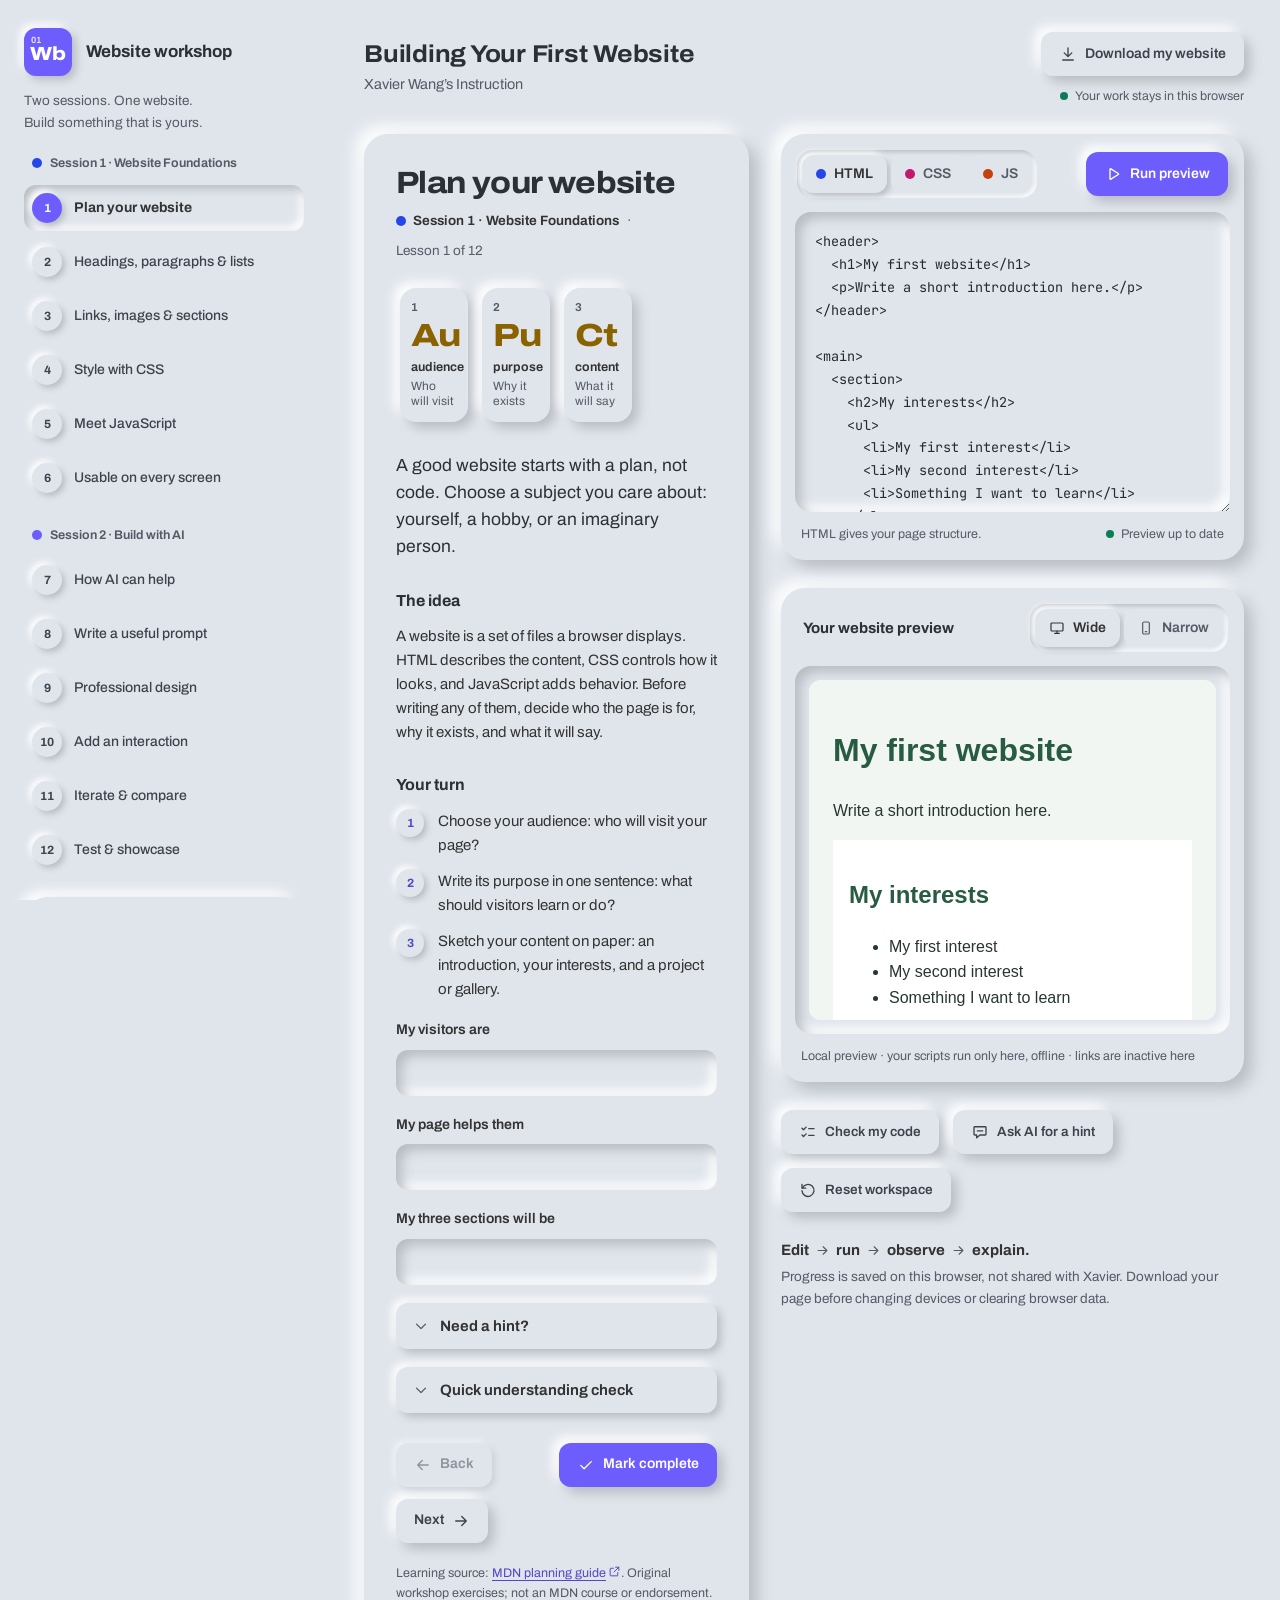
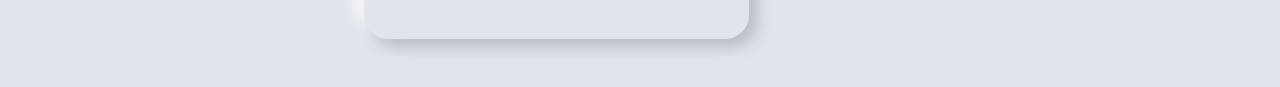
==== commit 42f6251e: "Restyle the workshop in Neumorphism (Soft UI) - One #e0e5ec surface with dual top-left-lit shadows; " ====
--- a/01-building your first website/index.html
+++ b/01-building your first website/index.html
@@ -3,7 +3,7 @@
 <head>
 <meta charset="utf-8">
 <meta name="viewport" content="width=device-width,initial-scale=1">
-<meta name="color-scheme" content="light dark">
+<meta name="color-scheme" content="light">
 <title>Building Your First Website — Xavier Wang’s Instruction</title>
 <link rel="stylesheet" href="style.css">
 </head>
--- a/01-building your first website/style.css
+++ b/01-building your first website/style.css
@@ -1,7 +1,7 @@
 /* =========================================================
-   Building Your First Website — Periodic Table of the Web
-   Light chart-white by default (classrooms, projectors);
-   deep ink-blue when the device asks for dark mode.
+   Building Your First Website — Neumorphism (Soft UI)
+   One light grey surface. Everything is pressed out of it
+   (raised) or into it (inset), lit from the top left.
    ========================================================= */
 
 /* ---------- Fonts (self-hosted, SIL Open Font License) ---------- */
@@ -23,83 +23,55 @@
 :root {
   color-scheme: light;
 
-  --ground: #f3f5fb;      /* chart-white page */
-  --rail: #e7ebf8;        /* tinted lesson rail */
-  --surface: #ffffff;
-  --surface-2: #f6f8fd;
-  --sunk: #eceff8;
-  --ink: #0f1838;         /* ink navy */
-  --ink-2: #4a5675;
-  --line: #d6dceb;
-  --line-2: #b3bcd4;
-
-  /* Element families */
-  --html: #2546e8;  --on-html: #ffffff;  --html-soft: #e3e8fe;
-  --css: #c2186e;   --on-css: #ffffff;   --css-soft: #fbe3ef;
-  --plan: #ffc52e;  --on-plan: #0f1838;  --plan-soft: #fff3d1;  --plan-ink: #8a6200;
-  --js: #c2410c;    --on-js: #ffffff;    --js-soft: #fde7da;
-  --ai: #6d3fd6;    --on-ai: #ffffff;    --ai-soft: #ece5fb;
-
-  /* States */
-  --ok: #0e7c55;    --on-ok: #ffffff;    --ok-soft: #e1f3ea;
-  --warn: #8a5300;  --warn-soft: #fff1d6;
-
-  /* Code editor */
-  --code-bg: #0f1838;
-  --code-ink: #e3e8f8;
-  --code-select: #3550d6;
-  --code-scroll: #3a4670;
-
-  --focus: #2546e8;
-  --shadow: 0 1px 2px rgb(15 24 56 / 0.07);
-  --shadow-lift: 0 2px 4px rgb(15 24 56 / 0.08), 0 14px 32px rgb(15 24 56 / 0.12);
-
-  --font: "Archivo", system-ui, -apple-system, "Segoe UI", Roboto, sans-serif;
+  /* Surface: one colour family */
+  --bg: #e0e5ec;          /* main surface */
+  --bg-2: #f0f0f3;        /* lifted surface */
+  --dark: #b8bcc2;        /* shadow, bottom right */
+  --light: #ffffff;       /* highlight, top left */
+
+  /* Text */
+  --ink: #333333;
+  --ink-2: #545b66;       /* secondary text, AA on --bg */
+
+  /* Accent and element families (carry meaning only) */
+  --accent: #6d5dfc;  --on-accent: #ffffff;
+  --accent-dark: #5246c9; --accent-light: #8a7dff;
+  --html: #2546e8;
+  --css: #c2186e;
+  --js: #c2410c;
+  --ai: #6d5dfc;
+  --plan: #8a6200;
+  --ok: #0e7c55;
+  --warn: #8a5300;
+
+  /* Shadows: light always top-left (-X/-Y), dark always bottom-right (+X/+Y) */
+  --out-lg: 8px 8px 16px var(--dark), -8px -8px 16px var(--light);
+  --out-md: 6px 6px 12px var(--dark), -6px -6px 12px var(--light);
+  --out-sm: 4px 4px 8px var(--dark), -4px -4px 8px var(--light);
+  --out-xs: 3px 3px 6px var(--dark), -3px -3px 6px var(--light);
+  --in-lg: inset 8px 8px 16px var(--dark), inset -8px -8px 16px var(--light);
+  --in-md: inset 6px 6px 12px var(--dark), inset -6px -6px 12px var(--light);
+  --in-sm: inset 4px 4px 8px var(--dark), inset -4px -4px 8px var(--light);
+  --in-xs: inset 2px 2px 4px var(--dark), inset -2px -2px 4px var(--light);
+  --accent-in: inset 4px 4px 8px var(--accent-dark), inset -4px -4px 8px var(--accent-light);
+
+  --card: var(--out-lg);
+  --r-md: 12px;
+  --r-lg: 16px;
+  --r-xl: 24px;
+  --ring: 0 0 0 2px var(--accent);
+
+  --font: "Archivo", system-ui, -apple-system, "Segoe UI", sans-serif;
   --mono: "JetBrains Mono", ui-monospace, SFMono-Regular, Consolas, monospace;
-  --ease: cubic-bezier(0.16, 1, 0.3, 1);
-}
-
-@media (prefers-color-scheme: dark) {
-  :root {
-    color-scheme: dark;
-
-    --ground: #0d1430;
-    --rail: #111a3b;
-    --surface: #151f42;
-    --surface-2: #1a254d;
-    --sunk: #0f1736;
-    --ink: #e6eaf7;
-    --ink-2: #a6b1ce;
-    --line: #2a3663;
-    --line-2: #46538a;
-
-    --html: #7d95ff;  --on-html: #0d1430;  --html-soft: #22306b;
-    --css: #ff6fb0;   --on-css: #0d1430;   --css-soft: #4a1f3d;
-    --plan: #ffd45a;  --on-plan: #0d1430;  --plan-soft: #3f3416;  --plan-ink: #ffd45a;
-    --js: #ff9a62;    --on-js: #0d1430;    --js-soft: #43261a;
-    --ai: #b49bff;    --on-ai: #0d1430;    --ai-soft: #2e2457;
-
-    --ok: #3ccb92;    --on-ok: #0d1430;    --ok-soft: #133b33;
-    --warn: #ffc76b;  --warn-soft: #3b2c12;
-
-    --code-bg: #0a1027;
-    --code-ink: #e3e8f8;
-    --code-select: #3550d6;
-    --code-scroll: #34406a;
-
-    --focus: #9aaeff;
-    --brand-num: var(--on-html);
-    --shadow: 0 1px 2px rgb(0 0 0 / 0.28);
-    --shadow-lift: 0 2px 4px rgb(0 0 0 / 0.3), 0 14px 32px rgb(0 0 0 / 0.35);
-  }
-}
-
-/* Family hooks: any element with .fam-* gets --fam / --on-fam */
-.fam-html { --fam: var(--html); --on-fam: var(--on-html); --fam-soft: var(--html-soft); --fam-ink: var(--html); }
-.fam-css  { --fam: var(--css);  --on-fam: var(--on-css);  --fam-soft: var(--css-soft);  --fam-ink: var(--css); }
-.fam-plan { --fam: var(--plan); --on-fam: var(--on-plan); --fam-soft: var(--plan-soft); --fam-ink: var(--plan-ink); }
-.fam-js   { --fam: var(--js);   --on-fam: var(--on-js);   --fam-soft: var(--js-soft);   --fam-ink: var(--js); }
-.fam-ai   { --fam: var(--ai);   --on-fam: var(--on-ai);   --fam-soft: var(--ai-soft);   --fam-ink: var(--ai); }
+  --soft: 300ms ease-in-out;   /* Smooth Molding */
+}
+
+/* Family hooks */
+.fam-html { --fam: var(--html); }
+.fam-css  { --fam: var(--css); }
+.fam-js   { --fam: var(--js); }
+.fam-ai   { --fam: var(--ai); }
+.fam-plan { --fam: var(--plan); }
 
 /* ---------- Base ---------- */
 *, *::before, *::after { box-sizing: border-box; }
@@ -107,29 +79,30 @@
 html {
   font-family: var(--font);
   font-size: 15px;
-  line-height: 1.55;
+  line-height: 1.6;
   color: var(--ink);
-  background: var(--ground);
+  background: var(--bg);
   -webkit-text-size-adjust: 100%;
 }
-body { margin: 0; background: var(--ground); }
-
-::selection { background: var(--plan); color: var(--on-plan); }
-
-h1, h2, h3 { text-wrap: balance; }
+body { margin: 0; background: var(--bg); }
+
+::selection { background: var(--accent); color: var(--on-accent); }
+h1, h2, h3 { text-wrap: balance; color: #2b2f36; }
 p { margin: 10px 0; }
 
 a {
-  color: var(--html);
+  color: var(--accent-dark);
   text-decoration-thickness: 1px;
   text-underline-offset: 3px;
-}
-a:hover { text-decoration-thickness: 2px; }
+  transition: color var(--soft);
+}
+a:hover { color: var(--accent); text-decoration-thickness: 2px; }
 
 button, input, textarea, select { font: inherit; color: inherit; }
 button, a, input, textarea, summary { touch-action: manipulation; }
 
-:focus-visible { outline: 3px solid var(--focus); outline-offset: 2px; }
+/* Keyboard focus: a soft accent ring, never a hard border */
+:focus-visible { outline: 2px solid var(--accent); outline-offset: 3px; border-radius: var(--r-md); }
 
 [hidden] { display: none !important; }
 
@@ -145,7 +118,6 @@
 
 code { font-family: var(--mono); font-size: 0.92em; }
 
-/* Icons: one stroke family, drawn in the page's sprite */
 .i {
   width: 18px; height: 18px;
   flex: none;
@@ -156,56 +128,47 @@
   stroke-linejoin: round;
 }
 
-/* ---------- Buttons ---------- */
+/* ---------- Buttons: raised → smaller shadow on hover → inset when pressed ---------- */
 button {
   cursor: pointer;
   display: inline-flex;
   align-items: center;
   justify-content: center;
   gap: 8px;
-  min-height: 42px;
-  padding: 9px 14px;
-  border: 1px solid var(--line-2);
-  border-radius: 7px;
-  background: var(--surface);
+  min-height: 44px;
+  padding: 10px 18px;
+  border: 0;
+  border-radius: var(--r-md);
+  background: var(--bg);
+  color: #3d434c;
+  box-shadow: var(--out-md);
   font-size: 14px;
-  font-weight: 560;
+  font-weight: 600;
   line-height: 1.2;
-  transition: background-color 0.15s, border-color 0.15s, color 0.15s, box-shadow 0.15s, transform 0.15s var(--ease);
-}
-button:hover { background: var(--surface-2); border-color: var(--ink-2); }
-button:active { transform: translateY(1px); }
-button:disabled { cursor: default; opacity: 0.45; }
-button:disabled:hover { background: var(--surface); border-color: var(--line-2); }
-button:disabled:active { transform: none; }
-
-button.primary {
-  background: var(--html);
-  border-color: var(--html);
-  color: var(--on-html);
-  font-weight: 650;
-}
-button.primary:hover {
-  background: color-mix(in oklab, var(--html), var(--ink) 18%);
-  border-color: color-mix(in oklab, var(--html), var(--ink) 18%);
-}
-
+  transition: box-shadow var(--soft), color var(--soft), background-color var(--soft), opacity var(--soft);
+}
+button:hover { box-shadow: var(--out-xs); color: var(--ink); }
+button:active { box-shadow: var(--in-sm); }
+button:disabled { cursor: default; opacity: 0.5; box-shadow: var(--out-xs); }
+button:disabled:active { box-shadow: var(--out-xs); }
+
+button.primary,
 button.ink {
-  background: var(--ink);
-  border-color: var(--ink);
-  color: var(--surface);
-  font-weight: 650;
-}
-button.ink:hover {
-  background: color-mix(in oklab, var(--ink), var(--html) 22%);
-  border-color: color-mix(in oklab, var(--ink), var(--html) 22%);
-}
+  background: var(--accent);
+  color: var(--on-accent);
+}
+button.primary:hover,
+button.ink:hover { color: var(--on-accent); }
+button.primary:active,
+button.ink:active { box-shadow: var(--accent-in); }
 button.ink.is-done {
-  background: var(--ok-soft);
-  border-color: var(--ok);
-  color: var(--ink);
-}
-button.ink.is-done .i { color: var(--ok); }
+  background: var(--bg);
+  color: var(--ok);
+  box-shadow: var(--in-sm);
+}
+
+/* Toggle buttons that stay pressed */
+button[aria-pressed="true"] { box-shadow: var(--in-sm); color: var(--accent-dark); }
 
 .full-width { width: 100%; }
 
@@ -215,10 +178,10 @@
   left: 16px; top: -80px;
   z-index: 20;
   padding: 12px 16px;
-  background: var(--surface);
+  background: var(--bg);
   color: var(--ink);
-  border: 2px solid var(--focus);
-  border-radius: 7px;
+  border-radius: var(--r-md);
+  box-shadow: var(--out-md);
   font-weight: 650;
 }
 .skip:focus { top: 12px; }
@@ -238,58 +201,45 @@
   top: 0;
   height: 100vh;
   overflow-y: auto;
-  padding: 24px 22px 28px;
-  background: var(--rail);
-  border-right: 1px solid var(--line);
+  padding: 28px 24px 32px;
+  background: var(--bg);
   scrollbar-width: thin;
-  scrollbar-color: var(--line-2) transparent;
-}
-
-.brand {
-  display: flex;
-  align-items: center;
-  gap: 12px;
-  margin-bottom: 12px;
-}
-.brand-tile,
-.topbar .brand-tile {
+  scrollbar-color: var(--dark) transparent;
+}
+
+.brand { display: flex; align-items: center; gap: 14px; margin-bottom: 14px; }
+.brand-tile {
   position: relative;
   display: grid;
   place-items: center;
-  width: 46px; height: 46px;
+  width: 48px; height: 48px;
   flex: none;
-  background: var(--html);
-  color: var(--on-html);
-  border-radius: 4px;
+  padding-top: 4px;
+  border-radius: var(--r-md);
+  background: var(--accent);
+  color: var(--on-accent);
+  box-shadow: var(--out-sm);
   font-size: 19px;
   font-weight: 800;
-  font-stretch: 125%;
+  font-stretch: 120%;
   letter-spacing: -0.02em;
-  padding-top: 4px;
 }
 .brand-tile small {
   position: absolute;
-  top: 4px; left: 5px;
+  top: 5px; left: 7px;
   font-size: 9px;
   font-weight: 650;
   font-stretch: 100%;
-  letter-spacing: 0;
-  color: var(--brand-num, var(--plan));
-}
-.brand-name {
-  font-size: 17px;
-  font-weight: 760;
-  font-stretch: 112%;
-  line-height: 1.15;
-}
+  opacity: 0.85;
+}
+.brand-name { font-size: 17px; font-weight: 700; line-height: 1.15; color: #2b2f36; }
 .tagline { margin: 0 0 4px; font-size: 13.5px; color: var(--ink-2); }
 
-/* Lesson list */
 .group-label {
   display: flex;
   align-items: center;
   gap: 8px;
-  margin: 16px 8px 4px !important;
+  margin: 20px 8px 8px !important;
   font-size: 12.5px;
   font-weight: 650;
   color: var(--ink-2);
@@ -297,182 +247,135 @@
 .swatch {
   width: 10px; height: 10px;
   flex: none;
-  border-radius: 2px;
+  border-radius: 50%;
   background: var(--fam);
 }
 
+/* Lesson list: flat until hovered, pressed in when current */
 .lesson-link {
   justify-content: flex-start;
   width: 100%;
-  margin: 2px 0;
-  padding: 8px 10px 8px 8px;
-  gap: 11px;
-  min-height: 44px;
-  border: 1px solid transparent;
-  border-radius: 8px;
-  background: transparent;
+  margin: 4px 0;
+  padding: 8px 12px 8px 8px;
+  gap: 12px;
+  min-height: 46px;
+  border-radius: var(--r-md);
+  background: var(--bg);
+  box-shadow: none;
   text-align: left;
   font-weight: 500;
-}
-.lesson-link:hover {
-  background: color-mix(in oklab, var(--surface), transparent 45%);
-  border-color: transparent;
-}
-.lesson-link[aria-current="step"] {
-  background: var(--surface);
-  border-color: var(--line);
-  box-shadow: var(--shadow);
-  font-weight: 680;
-}
+  color: #3d434c;
+}
+.lesson-link:hover { box-shadow: var(--out-xs); }
+.lesson-link:active,
+.lesson-link[aria-current="step"] { box-shadow: var(--in-sm); color: var(--ink); font-weight: 680; }
 .step-dot {
   display: grid;
   place-items: center;
-  width: 26px; height: 26px;
+  width: 30px; height: 30px;
   flex: none;
-  border: 1px solid var(--line-2);
-  border-radius: 3px;
-  background: var(--surface);
+  border-radius: 50%;
+  background: var(--bg);
+  box-shadow: var(--out-xs);
   font-size: 12px;
   font-weight: 700;
   font-variant-numeric: tabular-nums;
-}
-[aria-current="step"] .step-dot {
-  background: var(--ink);
-  border-color: var(--ink);
-  color: var(--surface);
-}
-.done .step-dot {
-  background: var(--ok);
-  border-color: var(--ok);
-  color: var(--on-ok);
-}
+  transition: box-shadow var(--soft), background-color var(--soft), color var(--soft);
+}
+[aria-current="step"] .step-dot { background: var(--accent); color: var(--on-accent); }
+.done .step-dot { box-shadow: var(--in-xs); color: var(--ok); }
+[aria-current="step"].done .step-dot { background: var(--accent); color: var(--on-accent); box-shadow: var(--out-xs); }
 .done-mark { margin-left: auto; color: var(--ok); }
 
-/* Your table: the periodic table that fills as lessons are completed */
+/* Your table */
 .ptable-wrap {
-  margin-top: 18px;
-  padding: 14px 12px 12px;
-  background: var(--surface);
-  border: 1px solid var(--line);
-  border-radius: 10px;
+  margin-top: 20px;
+  padding: 18px 14px 16px;
+  border-radius: var(--r-xl);
+  background: var(--bg);
+  box-shadow: var(--out-md);
 }
 .ptable-head {
   display: flex;
   justify-content: space-between;
   align-items: baseline;
   gap: 8px;
-  margin-bottom: 10px;
-}
-.ptable-head h2 {
-  margin: 0;
-  font-size: 14px;
-  font-weight: 760;
-  font-stretch: 112%;
-  letter-spacing: 0;
-}
-.ptable-head span {
-  font-size: 12px;
-  color: var(--ink-2);
-  font-variant-numeric: tabular-nums;
-}
+  margin-bottom: 12px;
+}
+.ptable-head h2 { margin: 0; font-size: 14.5px; font-weight: 700; }
+.ptable-head span { font-size: 12px; color: var(--ink-2); font-variant-numeric: tabular-nums; }
 
 .ptable,
 .pt-tiles { margin: 0; padding: 0; list-style: none; }
 .ptable {
   display: grid;
   grid-template-columns: repeat(6, minmax(0, 1fr));
-  gap: 12px 5px;
+  gap: 14px 7px;
   align-items: start;
 }
-.pt-col, .pt-tiles { display: grid; gap: 4px; }
+.pt-col, .pt-tiles { display: grid; gap: 7px; }
 .pt-group {
-  height: 20px;
-  border-radius: 3px;
+  height: 22px;
+  border-radius: var(--r-md);
   font-size: 12px;
   font-weight: 700;
-  line-height: 20px;
+  line-height: 22px;
   text-align: center;
-  color: var(--ink);
+  color: var(--ink-2);
   font-variant-numeric: tabular-nums;
 }
-.pt-col.is-current .pt-group { background: var(--ink); color: var(--surface); }
+.pt-col.is-current .pt-group { background: var(--accent); color: var(--on-accent); }
 
 .pt-tile {
   position: relative;
   display: grid;
   place-items: center;
   aspect-ratio: 1;
-  border: 1px solid var(--line-2);
-  border-radius: 3px;
-  background: var(--surface);
+  border-radius: var(--r-md);
+  background: var(--bg);
+  box-shadow: var(--out-xs);
   color: var(--ink-2);
   font-size: 14px;
-  font-weight: 760;
-  letter-spacing: -0.01em;
+  font-weight: 720;
   cursor: default;
-}
-.pt-tile:focus-visible { outline-offset: 1px; z-index: 2; }
-.pt-tile::before {
-  content: "";
-  position: absolute;
-  inset: 0;
-  border-radius: 2px;
-  background: var(--fam);
-  transform: scaleY(0);
-  transform-origin: bottom;
+  transition: box-shadow var(--soft), color var(--soft);
 }
 .pt-tile > span { position: relative; }
-/* Definition popover on hover and keyboard focus */
+.pt-col.is-current .pt-tile { color: var(--fam); }
+/* Collected: the tile is pressed into the surface and takes its family colour */
+.pt-tile.is-filled { box-shadow: var(--in-xs); color: var(--fam); }
+.pt-tile.just-filled { transition-delay: calc(var(--k) * 110ms); }
+
 .pt-tile::after {
   content: attr(data-tip);
   position: absolute;
-  bottom: calc(100% + 7px);
+  bottom: calc(100% + 10px);
   left: 0;
   z-index: 6;
-  padding: 6px 9px;
-  border-radius: 6px;
-  background: var(--ink);
-  color: var(--surface);
+  padding: 7px 11px;
+  border-radius: var(--r-md);
+  background: var(--bg-2);
+  color: var(--ink);
+  box-shadow: var(--out-sm);
   font-size: 12.5px;
   font-weight: 600;
   line-height: 1.3;
   white-space: nowrap;
-  box-shadow: 0 4px 12px rgb(15 24 56 / 0.22);
   opacity: 0;
-  transform: translateY(3px);
   pointer-events: none;
-  transition: opacity 0.15s, transform 0.2s var(--ease);
+  transition: opacity var(--soft);
 }
 .pt-col:nth-child(6n+4) .pt-tile::after,
 .pt-col:nth-child(6n+5) .pt-tile::after,
 .pt-col:nth-child(6n) .pt-tile::after { left: auto; right: 0; }
 .pt-tile:hover::after,
-.pt-tile:focus-visible::after { opacity: 1; transform: none; }
-.pt-col.is-current .pt-tile {
-  border: 1.5px solid color-mix(in oklab, var(--fam), var(--ink) 30%);
-  background: var(--fam-soft);
-  color: var(--ink);
-}
-.pt-tile.is-filled { border-color: var(--fam); color: var(--on-fam); }
-.pt-tile.is-filled::before { transform: scaleY(1); }
-
-/* Signature move: newly collected elements fill from the bottom, one after another */
-.pt-tile.just-filled::before {
-  animation: tile-fill 0.6s var(--ease) both;
-  animation-delay: calc(var(--k) * 110ms);
-}
-.pt-tile.just-filled span {
-  animation: tile-ink 0.6s var(--ease) both;
-  animation-delay: calc(var(--k) * 110ms + 120ms);
-}
-@keyframes tile-fill { from { transform: scaleY(0); } to { transform: scaleY(1); } }
-@keyframes tile-ink { from { color: var(--ink); } to { color: var(--on-fam); } }
+.pt-tile:focus-visible::after { opacity: 1; }
 
 .legend {
   display: flex;
   flex-wrap: wrap;
-  gap: 4px 10px;
-  margin: 10px 0 0;
+  gap: 6px 12px;
+  margin: 14px 0 0;
   padding: 0;
   list-style: none;
   font-size: 11.5px;
@@ -480,51 +383,37 @@
 }
 .legend li { display: flex; align-items: center; gap: 6px; }
 
-.progress-wrap {
-  margin-top: 8px;
-  padding-top: 8px;
-  border-top: 1px solid var(--line);
-}
-.progress-wrap p { margin: 0; font-size: 13px; font-weight: 600; font-variant-numeric: tabular-nums; }
-
-.sidebar-bottom {
-  margin-top: 22px;
-  padding-top: 18px;
-  border-top: 1px solid var(--line);
-}
+.progress-wrap { margin-top: 12px; }
+.progress-wrap p { margin: 0; font-size: 13px; font-weight: 650; font-variant-numeric: tabular-nums; }
+
+.sidebar-bottom { margin-top: 26px; }
 .sidebar-bottom a {
   display: inline-flex;
   align-items: center;
   gap: 6px;
-  margin: 12px 4px 4px;
-  font-weight: 560;
+  margin: 16px 6px 4px;
+  font-weight: 600;
 }
 .sidebar-bottom a .i { width: 15px; height: 15px; }
-.sidebar-bottom p { margin: 8px 4px 0; font-size: 12.5px; color: var(--ink-2); }
+.sidebar-bottom p { margin: 8px 6px 0; font-size: 12.5px; color: var(--ink-2); }
 
 /* ---------- Main ---------- */
-main {
-  min-width: 0;
-  max-width: 1640px;
-  padding: 28px 32px 44px;
-}
+main { min-width: 0; max-width: 1640px; padding: 32px 36px 48px; }
 
 .page-header {
   display: flex;
   justify-content: space-between;
-  align-items: flex-end;
+  align-items: center;
   gap: 24px;
-  margin-bottom: 22px;
-  padding-bottom: 18px;
-  border-bottom: 1px solid var(--line);
+  margin-bottom: 28px;
 }
 h1 {
   margin: 0 0 4px;
-  font-size: clamp(21px, 1.8vw, 25px);
-  font-weight: 760;
-  font-stretch: 112%;
+  font-size: clamp(22px, 1.9vw, 26px);
+  font-weight: 700;
+  font-stretch: 108%;
   line-height: 1.15;
-  letter-spacing: -0.015em;
+  letter-spacing: -0.01em;
 }
 .byline { margin: 0; color: var(--ink-2); font-size: 14.5px; }
 
@@ -532,14 +421,14 @@
   display: flex;
   flex-direction: column;
   align-items: flex-end;
-  gap: 7px;
+  gap: 10px;
   font-size: 12.5px;
   color: var(--ink-2);
 }
 #save-status { display: inline-flex; align-items: center; gap: 7px; }
 #save-status::before {
   content: "";
-  width: 7px; height: 7px;
+  width: 8px; height: 8px;
   border-radius: 50%;
   background: var(--ok);
 }
@@ -550,110 +439,77 @@
 .workspace {
   display: grid;
   grid-template-columns: minmax(340px, 1fr) minmax(440px, 1.2fr);
-  gap: 24px;
+  gap: 32px;
   align-items: start;
 }
 
-/* ---------- Lesson ---------- */
+/* ---------- Lesson card ---------- */
 .lesson {
-  padding: 28px 28px 22px;
-  background: var(--surface);
-  border: 1px solid var(--line);
-  border-radius: 12px;
-  box-shadow: var(--shadow);
+  padding: 32px 32px 26px;
+  border-radius: var(--r-xl);
+  background: var(--bg);
+  box-shadow: var(--card);
 }
 .lesson h2 {
-  margin: 0 0 8px;
-  font-size: clamp(27px, 2.4vw, 35px);
-  font-weight: 820;
-  font-stretch: 118%;
-  line-height: 1.1;
-  letter-spacing: -0.022em;
+  margin: 0 0 10px;
+  font-size: clamp(27px, 2.4vw, 34px);
+  font-weight: 750;
+  font-stretch: 110%;
+  line-height: 1.12;
+  letter-spacing: -0.02em;
 }
 .lesson h2:focus { outline: none; }
-.lesson h2:focus-visible { outline: 3px solid var(--focus); outline-offset: 4px; border-radius: 2px; }
+.lesson h2:focus-visible { outline: 2px solid var(--accent); outline-offset: 6px; }
 
 .lesson-meta {
   display: flex;
   flex-wrap: wrap;
   align-items: center;
   gap: 8px;
-  margin: 0 0 18px;
+  margin: 0 0 22px;
   font-size: 13.5px;
   color: var(--ink-2);
 }
-.session-chip {
-  display: inline-flex;
-  align-items: center;
-  gap: 7px;
-  font-weight: 650;
-  color: var(--ink);
-}
+.session-chip { display: inline-flex; align-items: center; gap: 7px; font-weight: 650; color: var(--ink); }
 .session-chip::before {
   content: "";
   width: 10px; height: 10px;
-  border-radius: 2px;
+  border-radius: 50%;
   background: var(--fam);
 }
 
-/* Element tiles for the current lesson */
+/* Element tiles: raised until the lesson is complete, then pressed in */
 .elements {
   display: grid;
-  grid-template-columns: repeat(4, minmax(0, 116px));
+  grid-template-columns: repeat(4, minmax(0, 120px));
   grid-auto-rows: 1fr;
   align-items: stretch;
-  gap: 8px;
-  margin: 0 0 22px;
-  padding: 0;
+  gap: 14px;
+  margin: 0 0 26px;
+  padding: 4px;
   list-style: none;
 }
 .tile {
   position: relative;
   display: flex;
   flex-direction: column;
-  min-height: 120px;
-  padding: 8px 9px 10px;
-  border: 1px solid var(--ink);
-  border-radius: 4px;
-  background: var(--surface);
+  min-height: 124px;
+  padding: 10px 11px 12px;
+  border-radius: var(--r-lg);
+  background: var(--bg);
+  box-shadow: var(--out-md);
   color: var(--ink);
-  transition: border-color 0.3s, color 0.3s;
-}
-.tile::before {
-  content: "";
-  position: absolute;
-  inset: 0;
-  border-radius: 3px;
-  background: var(--fam);
-  transform: scaleY(0);
-  transform-origin: bottom;
-}
-.tile > :not(.tile-check) { position: relative; }
-.tile-n,
-.tile-sym { color: var(--fam-ink); transition: color 0.3s; }
-.tile.is-collected { border-color: var(--fam); color: var(--on-fam); }
-.tile.is-collected::before { transform: scaleY(1); }
-.tile.is-collected .tile-n,
-.tile.is-collected .tile-sym { color: var(--on-fam); }
-.tile.just-collected::before {
-  animation: tile-fill 0.6s var(--ease) both;
-  animation-delay: calc(var(--k) * 110ms);
-}
-.tile.just-collected,
-.tile.just-collected .tile-n,
-.tile.just-collected .tile-sym { transition-delay: calc(var(--k) * 110ms + 180ms); }
-.tile-n {
-  font-size: 11.5px;
-  font-weight: 650;
-  font-variant-numeric: tabular-nums;
-}
+  transition: box-shadow var(--soft);
+}
+.tile-n { font-size: 11.5px; font-weight: 650; color: var(--ink-2); font-variant-numeric: tabular-nums; }
 .tile-sym {
   margin: 4px 0 8px;
   font-size: 32px;
-  font-weight: 820;
-  font-stretch: 125%;
+  font-weight: 800;
+  font-stretch: 120%;
   line-height: 1;
   letter-spacing: -0.02em;
+  color: var(--fam);
 }
 .tile-name {
   font-family: var(--mono);
@@ -664,135 +520,129 @@
 }
 .fam-plan .tile-name,
 .fam-ai .tile-name { font-family: var(--font); font-size: 12.5px; }
-.tile-def {
-  margin-top: 3px;
-  font-size: 12px;
-  line-height: 1.3;
-}
+.tile-def { margin-top: 3px; font-size: 12px; line-height: 1.3; color: var(--ink-2); }
+.tile.is-collected { box-shadow: var(--in-md); }
+.tile.just-collected { transition-delay: calc(var(--k) * 110ms); }
 .tile-check {
   position: absolute;
-  top: 7px; right: 7px;
-  width: 18px; height: 18px;
-  padding: 2px;
+  top: 9px; right: 9px;
+  width: 20px; height: 20px;
+  padding: 3px;
   border-radius: 50%;
-  background: var(--surface);
+  background: var(--bg);
   color: var(--ok);
+  box-shadow: var(--out-xs);
   stroke-width: 2.6;
   opacity: 0;
-  transform: scale(0.4);
-  transition: opacity 0.2s, transform 0.35s var(--ease);
-}
-.tile.is-collected .tile-check { opacity: 1; transform: scale(1); }
-.tile.just-collected .tile-check { transition-delay: calc(var(--k) * 110ms + 380ms); }
+  transition: opacity var(--soft);
+}
+.tile.is-collected .tile-check { opacity: 1; }
+.tile.just-collected .tile-check { transition-delay: calc(var(--k) * 110ms + 200ms); }
 
 /* Lesson body */
-.intro { margin: 0 0 4px; font-size: 17.5px; line-height: 1.5; }
+.intro { margin: 0 0 4px; font-size: 17.5px; line-height: 1.55; color: #2b2f36; }
 #lesson-body p { max-width: 68ch; }
-#lesson-body h3 {
-  margin: 26px 0 8px;
-  font-size: 15.5px;
-  font-weight: 760;
-  font-stretch: 110%;
-}
+#lesson-body h3 { margin: 28px 0 10px; font-size: 16px; font-weight: 700; }
 
 .snippet {
-  margin: 12px 0;
-  padding: 14px 16px;
-  background: var(--sunk);
-  border: 1px solid var(--line);
-  border-radius: 8px;
+  margin: 14px 0;
+  padding: 16px 18px;
+  border-radius: var(--r-lg);
+  background: var(--bg);
+  box-shadow: var(--in-sm);
+  color: #2b2f36;
   font: 13.5px/1.65 var(--mono);
   white-space: pre-wrap;
   overflow-wrap: anywhere;
 }
 .snippet code { font-size: inherit; }
 
-.task-list {
-  margin: 8px 0;
-  padding: 0;
-  list-style: none;
-  counter-reset: task;
-}
+.task-list { margin: 8px 0; padding: 0; list-style: none; counter-reset: task; }
 .task-list li {
   counter-increment: task;
   display: grid;
-  grid-template-columns: 26px minmax(0, 1fr);
+  grid-template-columns: 30px minmax(0, 1fr);
   gap: 12px;
-  margin: 11px 0;
+  margin: 12px 0;
   align-items: start;
 }
 .task-list li::before {
   content: counter(task);
   display: grid;
   place-items: center;
-  width: 24px; height: 24px;
-  margin-top: 0;
-  border: 1px solid var(--ink);
-  border-radius: 3px;
+  width: 28px; height: 28px;
+  border-radius: 50%;
+  background: var(--bg);
+  box-shadow: var(--out-xs);
   font-size: 12px;
   font-weight: 700;
+  color: var(--accent-dark);
   font-variant-numeric: tabular-nums;
 }
 
-.field-label { display: block; margin: 16px 0 6px; font-weight: 620; font-size: 14px; }
+/* Inputs: deep inset that relaxes on focus */
+.field-label { display: block; margin: 18px 0 8px; font-weight: 620; font-size: 14px; }
 input[type="text"],
 .reflection {
   width: 100%;
-  min-height: 44px;
-  padding: 10px 12px;
-  border: 1px solid var(--line-2);
-  border-radius: 7px;
-  background: var(--surface);
+  min-height: 46px;
+  padding: 11px 14px;
+  border: 0;
+  border-radius: var(--r-md);
+  background: var(--bg);
   color: var(--ink);
-  transition: border-color 0.15s;
-}
-input[type="text"]:hover,
-.reflection:hover { border-color: var(--ink-2); }
+  box-shadow: inset 6px 6px 12px var(--dark), inset -6px -6px 12px var(--light);
+  transition: box-shadow var(--soft);
+}
+input[type="text"]:focus,
+.reflection:focus { outline: none; box-shadow: var(--in-xs), var(--ring); }
 .reflection { resize: vertical; min-height: 90px; font: 13px/1.6 var(--mono); }
 
 .checklist {
-  margin: 16px 0 4px;
-  padding: 6px 14px;
-  background: var(--surface-2);
-  border: 1px solid var(--line);
-  border-radius: 8px;
-}
-.checklist label { display: flex; gap: 11px; align-items: start; margin: 10px 0; }
-.checklist input { width: 18px; height: 18px; flex: none; margin-top: 2px; accent-color: var(--ok); }
-
-details { margin-top: 18px; border-top: 1px solid var(--line); }
+  margin: 18px 0 4px;
+  padding: 8px 18px;
+  border-radius: var(--r-lg);
+  background: var(--bg);
+  box-shadow: var(--in-sm);
+}
+.checklist label { display: flex; gap: 12px; align-items: start; margin: 12px 0; }
+.checklist input { width: 18px; height: 18px; flex: none; margin-top: 2px; accent-color: var(--accent); }
+
+/* Hint + quiz: raised pills that press in when open */
+details { margin-top: 18px; }
 summary {
   display: flex;
   align-items: center;
-  gap: 8px;
-  min-height: 44px;
-  padding: 10px 0;
+  gap: 10px;
+  min-height: 46px;
+  padding: 10px 16px;
+  border-radius: var(--r-md);
+  background: var(--bg);
+  box-shadow: var(--out-sm);
   cursor: pointer;
   font-weight: 650;
   list-style: none;
+  transition: box-shadow var(--soft), color var(--soft);
 }
 summary::-webkit-details-marker { display: none; }
-summary .i { color: var(--ink-2); transition: transform 0.25s var(--ease); }
+summary:hover { box-shadow: var(--out-xs); color: var(--accent-dark); }
+details[open] > summary { box-shadow: var(--in-xs); }
+summary .i { color: var(--ink-2); transition: transform var(--soft); }
 details[open] > summary .i { transform: rotate(180deg); }
-summary:hover { color: var(--html); }
+details > :not(summary) { margin-left: 6px; margin-right: 6px; }
 
 .hint { color: var(--ink-2); font-size: 14px; }
-.quiz-result.is-ok { color: var(--ok); font-weight: 560; }
-.quiz-result.is-retry { color: var(--warn); font-weight: 560; }
-
-.utility { display: flex; gap: 8px; flex-wrap: wrap; }
-.utility button[aria-pressed="true"] {
-  background: var(--html-soft);
-  border-color: var(--html);
-  color: var(--ink);
-}
+.quiz-result.is-ok { color: var(--ok); font-weight: 600; }
+.quiz-result.is-retry { color: var(--warn); font-weight: 600; }
+
+.utility { display: flex; gap: 12px; flex-wrap: wrap; }
 
 .feedback {
-  margin-top: 16px;
-  padding: 14px 16px;
-  background: var(--sunk);
-  border: 1px solid var(--line);
-  border-radius: 8px;
+  margin-top: 18px;
+  padding: 16px 18px;
+  border-radius: var(--r-lg);
+  background: var(--bg);
+  box-shadow: var(--in-sm);
   font-size: 14px;
 }
 .feedback:empty { display: none; }
@@ -806,61 +656,55 @@
 .lesson-footer {
   display: flex;
   justify-content: space-between;
-  gap: 10px;
+  gap: 12px;
   flex-wrap: wrap;
-  margin-top: 24px;
-  padding-top: 18px;
-  border-top: 1px solid var(--line);
-}
-.source { margin-top: 18px; font-size: 12.5px; color: var(--ink-2); }
+  margin-top: 30px;
+}
+.source { margin-top: 20px; font-size: 12.5px; color: var(--ink-2); }
 .source a .i { width: 13px; height: 13px; margin-left: 2px; vertical-align: -1px; }
 
-/* ---------- Studio: editor + preview ---------- */
+/* ---------- Studio ---------- */
 .studio { min-width: 0; }
 
 .panel {
-  margin-bottom: 18px;
-  overflow: hidden;
-  background: var(--surface);
-  border: 1px solid var(--line);
-  border-radius: 12px;
-  box-shadow: var(--shadow);
+  margin-bottom: 28px;
+  padding: 14px;
+  border-radius: var(--r-xl);
+  background: var(--bg);
+  box-shadow: var(--card);
 }
 .panel-bar {
   display: flex;
   justify-content: space-between;
   align-items: center;
-  gap: 10px;
+  gap: 12px;
   flex-wrap: wrap;
-  padding: 10px 12px 10px 14px;
-  border-bottom: 1px solid var(--line);
-}
-.panel-bar h3 { margin: 0; font-size: 14.5px; font-weight: 700; font-stretch: 108%; white-space: nowrap; }
-
+  padding: 2px 2px 14px;
+}
+.panel-bar h3 { margin: 0 0 0 6px; font-size: 15px; font-weight: 700; white-space: nowrap; }
+
+/* Segmented control: an inset track with a raised selected tab */
 .tabs {
   display: inline-flex;
-  gap: 2px;
-  padding: 3px;
-  background: var(--sunk);
-  border-radius: 9px;
+  gap: 4px;
+  padding: 5px;
+  border-radius: var(--r-lg);
+  background: var(--bg);
+  box-shadow: var(--in-xs);
 }
 .tabs button {
-  min-height: 36px;
-  padding: 6px 12px;
-  border: 0;
-  border-radius: 6px;
-  background: transparent;
+  min-height: 38px;
+  padding: 6px 14px;
+  border-radius: var(--r-md);
+  box-shadow: none;
   color: var(--ink-2);
-  font-weight: 620;
-}
-.tabs button:hover { background: transparent; color: var(--ink); }
-.tabs button[aria-pressed="true"] {
-  background: var(--surface);
-  color: var(--ink);
-  box-shadow: 0 1px 2px rgb(15 24 56 / 0.14), 0 0 0 1px var(--line);
-}
+}
+.tabs button:hover { box-shadow: none; color: var(--ink); }
+.tabs button[aria-pressed="true"] { box-shadow: var(--out-xs); color: var(--ink); }
+.tabs button:active { box-shadow: var(--in-xs); }
 .tabs .i { width: 16px; height: 16px; }
 
+/* Code editor: a channel pressed into the panel */
 .editor {
   display: block;
   width: 100%;
@@ -868,24 +712,25 @@
   resize: vertical;
   padding: 18px 20px;
   border: 0;
-  border-radius: 0;
-  background: var(--code-bg);
-  color: var(--code-ink);
-  caret-color: var(--plan);
+  border-radius: var(--r-lg);
+  background: var(--bg);
+  color: #262a30;
+  box-shadow: var(--in-md);
+  caret-color: var(--accent);
   font: 13.5px/1.7 var(--mono);
   tab-size: 2;
   scrollbar-width: thin;
-  scrollbar-color: var(--code-scroll) transparent;
-  outline-offset: -3px !important;
-}
-.editor::selection { background: var(--code-select); color: #fff; }
+  scrollbar-color: var(--dark) transparent;
+  transition: box-shadow var(--soft);
+}
+.editor:focus { outline: none; box-shadow: var(--in-xs), var(--ring); }
 
 .editor-note,
 .preview-note {
   display: flex;
   justify-content: space-between;
   gap: 10px;
-  padding: 9px 14px;
+  padding: 12px 6px 2px;
   font-size: 12.5px;
   color: var(--ink-2);
 }
@@ -897,28 +742,27 @@
   border-radius: 50%;
   background: var(--ok);
 }
-#preview-status[data-state="stale"]::before {
-  background: var(--plan);
-  box-shadow: 0 0 0 1px var(--warn);
-}
+#preview-status[data-state="stale"]::before { background: var(--warn); }
 
 .preview-well {
-  padding: 16px;
+  padding: 14px;
   overflow: auto;
-  background: var(--sunk);
+  border-radius: var(--r-lg);
+  background: var(--bg);
+  box-shadow: var(--in-md);
 }
 iframe {
   display: block;
   width: 100%;
   height: 340px;
   margin: auto;
-  border: 1px solid var(--line);
-  border-radius: 6px;
-  background: #fff;
+  border: 0;
+  border-radius: var(--r-md);
+  background: var(--bg-2);
 }
 iframe.narrow { width: 320px; max-width: 100%; }
-.preview-note { border-top: 1px solid var(--line); }
-
+
+.tools { gap: 14px; }
 .tools button { font-size: 13.5px; }
 
 .loop {
@@ -926,11 +770,10 @@
   flex-wrap: wrap;
   align-items: center;
   gap: 6px;
-  margin: 22px 0 4px;
+  margin: 26px 0 4px;
   padding: 0;
   list-style: none;
   font-weight: 700;
-  font-stretch: 110%;
 }
 .loop li { display: inline-flex; align-items: center; gap: 6px; }
 .loop .i { width: 15px; height: 15px; color: var(--ink-2); }
@@ -942,31 +785,18 @@
   max-width: 640px;
   max-height: 85vh;
   overflow: auto;
-  padding: 26px 30px 30px;
+  padding: 28px 32px 32px;
   border: 0;
-  border-radius: 14px;
-  background: var(--surface);
+  border-radius: var(--r-xl);
+  background: var(--bg);
   color: var(--ink);
-  box-shadow: var(--shadow-lift);
-}
-dialog::backdrop { background: rgb(13 20 48 / 0.55); }
-.dialog-head {
-  display: flex;
-  justify-content: space-between;
-  align-items: start;
-  gap: 16px;
-  margin-bottom: 8px;
-}
-.dialog-head h2 {
-  margin: 6px 0 0;
-  font-size: 23px;
-  font-weight: 800;
-  font-stretch: 112%;
-  line-height: 1.15;
-  letter-spacing: -0.015em;
-}
-.dialog-head button { min-height: 38px; padding: 6px 12px; }
-dialog h3 { margin: 22px 0 6px; font-size: 15.5px; font-weight: 760; font-stretch: 110%; }
+  box-shadow: 12px 12px 24px #8f949b, -6px -6px 16px #eef1f5;
+}
+dialog::backdrop { background: rgb(160 168 180 / 0.6); }
+.dialog-head { display: flex; justify-content: space-between; align-items: start; gap: 16px; margin-bottom: 8px; }
+.dialog-head h2 { margin: 6px 0 0; font-size: 23px; font-weight: 750; line-height: 1.15; }
+.dialog-head button { min-height: 40px; padding: 6px 14px; }
+dialog h3 { margin: 22px 0 6px; font-size: 15.5px; font-weight: 700; }
 dialog li { margin: 8px 0; }
 .subtle { color: var(--ink-2); font-size: 13px; }
 
@@ -978,45 +808,37 @@
 }
 
 @media (max-width: 1150px) {
-  .shell { grid-template-columns: 276px minmax(0, 1fr); }
-  .pt-tile { font-size: 11.5px; }
-  .sidebar { padding: 22px 16px 26px; }
-  .ptable-wrap { padding: 14px 10px 12px; }
-  main { padding: 24px 22px 40px; }
-  .workspace-jumps {
-    display: flex;
-    gap: 6px;
-    margin: -8px 0 18px;
-  }
+  .shell { grid-template-columns: 284px minmax(0, 1fr); }
+  .sidebar { padding: 24px 18px 28px; }
+  .pt-tile { font-size: 12.5px; }
+  main { padding: 26px 24px 40px; }
+  .workspace-jumps { display: flex; gap: 12px; margin: -6px 0 24px; }
   .workspace-jumps a {
-    padding: 7px 12px;
-    border: 1px solid var(--line);
-    border-radius: 999px;
-    background: var(--surface);
+    padding: 9px 16px;
+    border-radius: var(--r-md);
+    background: var(--bg);
+    box-shadow: var(--out-sm);
     color: var(--ink);
     font-size: 13.5px;
     font-weight: 600;
     text-decoration: none;
+    transition: box-shadow var(--soft);
   }
-  .workspace-jumps a:hover { border-color: var(--ink-2); }
-  .workspace { grid-template-columns: 1fr; }
-  .studio {
-    display: grid;
-    grid-template-columns: 1fr 1fr;
-    gap: 16px;
-    align-items: start;
-  }
+  .workspace-jumps a:hover { box-shadow: var(--out-xs); }
+  .workspace-jumps a:active { box-shadow: var(--in-xs); }
+  .workspace { grid-template-columns: 1fr; gap: 28px; }
+  .studio { display: grid; grid-template-columns: 1fr 1fr; gap: 24px; align-items: start; }
   .studio .tools, .studio .loop, .studio .resources { grid-column: 1 / -1; }
-  .studio .loop { margin-top: 6px; }
+  .studio .loop { margin-top: 4px; }
   .panel { margin: 0; }
   .editor { height: 310px; }
-  .preview-well { padding: 10px; }
   iframe { height: 330px; }
-  .page-header { align-items: flex-start; }
-  .lesson { padding: 24px; }
-}
-
+  .lesson { padding: 26px; }
+}
+
+/* Smaller screens get smaller shadows */
 @media (max-width: 800px) {
+  :root { --card: var(--out-sm); }
   .topbar {
     position: sticky;
     top: 0;
@@ -1025,63 +847,58 @@
     justify-content: space-between;
     align-items: center;
     gap: 12px;
-    padding: 9px 16px;
-    background: var(--rail);
-    border-bottom: 1px solid var(--line);
+    padding: 10px 16px;
+    background: var(--bg);
+    box-shadow: 0 4px 8px var(--dark), 0 -4px 8px var(--light);
   }
   .topbar .brand { margin: 0; gap: 10px; }
-  .topbar .brand-tile { width: 36px; height: 36px; font-size: 15px; padding-top: 3px; }
-  .topbar .brand-tile small { font-size: 7.5px; top: 3px; left: 4px; }
+  .topbar .brand-tile { width: 38px; height: 38px; font-size: 15px; padding-top: 3px; }
+  .topbar .brand-tile small { font-size: 7.5px; top: 3px; left: 5px; }
   .topbar .brand-name { font-size: 15px; }
-  .menu-toggle { min-height: 42px; padding: 8px 12px; font-size: 13.5px; white-space: nowrap; }
+  .menu-toggle { min-height: 42px; padding: 8px 14px; font-size: 13.5px; white-space: nowrap; box-shadow: var(--out-sm); }
+  .menu-toggle[aria-expanded="true"] { box-shadow: var(--in-xs); }
+
+  .shell { display: block; }
+  .sidebar { display: none; position: static; height: auto; padding: 14px 16px 24px; }
+  .sidebar.open { display: block; }
+  .sidebar > .brand { display: none; }
+
+  main { padding: 22px 16px 36px; }
+  .page-header { display: block; margin-bottom: 20px; }
+  h1 { font-size: 22px; }
+  .save-area { align-items: flex-start; margin-top: 16px; }
+  .workspace-jumps { margin: 0 0 20px; }
+  .studio { display: block; }
+  .panel { margin-bottom: 20px; padding: 12px; }
+  .lesson { padding: 22px 18px; }
+  .workspace { gap: 20px; }
+  .editor { height: 280px; padding: 16px; box-shadow: var(--in-sm); }
+  .lesson h2 { font-size: 25px; }
+  .elements { gap: 10px; }
+  .tile { min-height: 0; padding: 8px 8px 10px; box-shadow: var(--out-sm); }
+  .tile.is-collected { box-shadow: var(--in-sm); }
+  .tile-sym { font-size: 26px; }
+  .tile-name, .tile-def { font-size: 11px; }
+  .pt-tile { font-size: 13px; }
+  .intro { font-size: 17px; }
   .lesson-footer { display: grid; grid-template-columns: 1fr 1fr; }
   .lesson-footer #complete { grid-column: 1 / -1; order: -1; }
   .lesson-footer #next { justify-self: end; }
-
-  .shell { display: block; }
-  .sidebar {
-    display: none;
-    position: static;
-    height: auto;
-    padding: 6px 16px 22px;
-    border-right: 0;
-    border-bottom: 1px solid var(--line);
-  }
-  .sidebar.open { display: block; }
-  .sidebar > .brand { display: none; }
-  .sidebar .tagline { margin-top: 10px; }
-
-  main { padding: 22px 16px 36px; }
-  .page-header { display: block; margin-bottom: 18px; padding-bottom: 18px; }
-  h1 { font-size: 22px; }
-  .pt-tile { font-size: 13px; }
-  .save-area { align-items: flex-start; margin-top: 16px; }
-  .workspace-jumps { margin: 0 0 16px; }
-  .studio { display: block; }
-  .panel { margin-bottom: 16px; }
-  .lesson { padding: 20px 18px; }
-  .workspace { gap: 16px; }
-  .editor { height: 280px; padding: 16px; }
-  .lesson h2 { font-size: 25px; }
-  .elements { gap: 6px; }
-  .tile { padding: 7px 7px 9px; }
-  .tile-sym { font-size: 26px; }
-  .tile-name, .tile-def { font-size: 11px; }
-  .utility button { min-height: 44px; }
-  .intro { font-size: 17px; }
+  button { box-shadow: var(--out-sm); }
+  button:hover { box-shadow: var(--out-xs); }
 }
 
 @media (max-width: 480px) {
   .elements { grid-template-columns: repeat(3, minmax(0, 1fr)); }
 }
+
+/* Show code exactly as students type it: no "=>" or "!=" ligatures */
+code, pre, .editor, .tile-name, .reflection { font-variant-ligatures: none; font-feature-settings: "liga" 0, "calt" 0; }
 
 @media (prefers-reduced-motion: reduce) {
   *, *::before, *::after {
     animation-duration: 0.01ms !important;
-    animation-delay: 0ms !important;
     transition-duration: 0.01ms !important;
+    transition-delay: 0ms !important;
   }
 }
-
-/* Show code exactly as students type it: no "=>" or "!=" ligatures */
-code, pre, .editor, .tile-name, .reflection { font-variant-ligatures: none; font-feature-settings: "liga" 0, "calt" 0; }
--- a/01-building your first website/style.css
+++ b/01-building your first website/style.css
@@ -1,7 +1,7 @@
 /* =========================================================
-   Building Your First Website — Periodic Table of the Web
-   Light chart-white by default (classrooms, projectors);
-   deep ink-blue when the device asks for dark mode.
+   Building Your First Website — Neumorphism (Soft UI)
+   One light grey surface. Everything is pressed out of it
+   (raised) or into it (inset), lit from the top left.
    ========================================================= */
 
 /* ---------- Fonts (self-hosted, SIL Open Font License) ---------- */
@@ -23,83 +23,55 @@
 :root {
   color-scheme: light;
 
-  --ground: #f3f5fb;      /* chart-white page */
-  --rail: #e7ebf8;        /* tinted lesson rail */
-  --surface: #ffffff;
-  --surface-2: #f6f8fd;
-  --sunk: #eceff8;
-  --ink: #0f1838;         /* ink navy */
-  --ink-2: #4a5675;
-  --line: #d6dceb;
-  --line-2: #b3bcd4;
-
-  /* Element families */
-  --html: #2546e8;  --on-html: #ffffff;  --html-soft: #e3e8fe;
-  --css: #c2186e;   --on-css: #ffffff;   --css-soft: #fbe3ef;
-  --plan: #ffc52e;  --on-plan: #0f1838;  --plan-soft: #fff3d1;  --plan-ink: #8a6200;
-  --js: #c2410c;    --on-js: #ffffff;    --js-soft: #fde7da;
-  --ai: #6d3fd6;    --on-ai: #ffffff;    --ai-soft: #ece5fb;
-
-  /* States */
-  --ok: #0e7c55;    --on-ok: #ffffff;    --ok-soft: #e1f3ea;
-  --warn: #8a5300;  --warn-soft: #fff1d6;
-
-  /* Code editor */
-  --code-bg: #0f1838;
-  --code-ink: #e3e8f8;
-  --code-select: #3550d6;
-  --code-scroll: #3a4670;
-
-  --focus: #2546e8;
-  --shadow: 0 1px 2px rgb(15 24 56 / 0.07);
-  --shadow-lift: 0 2px 4px rgb(15 24 56 / 0.08), 0 14px 32px rgb(15 24 56 / 0.12);
-
-  --font: "Archivo", system-ui, -apple-system, "Segoe UI", Roboto, sans-serif;
+  /* Surface: one colour family */
+  --bg: #e0e5ec;          /* main surface */
+  --bg-2: #f0f0f3;        /* lifted surface */
+  --dark: #b8bcc2;        /* shadow, bottom right */
+  --light: #ffffff;       /* highlight, top left */
+
+  /* Text */
+  --ink: #333333;
+  --ink-2: #545b66;       /* secondary text, AA on --bg */
+
+  /* Accent and element families (carry meaning only) */
+  --accent: #6d5dfc;  --on-accent: #ffffff;
+  --accent-dark: #5246c9; --accent-light: #8a7dff;
+  --html: #2546e8;
+  --css: #c2186e;
+  --js: #c2410c;
+  --ai: #6d5dfc;
+  --plan: #8a6200;
+  --ok: #0e7c55;
+  --warn: #8a5300;
+
+  /* Shadows: light always top-left (-X/-Y), dark always bottom-right (+X/+Y) */
+  --out-lg: 8px 8px 16px var(--dark), -8px -8px 16px var(--light);
+  --out-md: 6px 6px 12px var(--dark), -6px -6px 12px var(--light);
+  --out-sm: 4px 4px 8px var(--dark), -4px -4px 8px var(--light);
+  --out-xs: 3px 3px 6px var(--dark), -3px -3px 6px var(--light);
+  --in-lg: inset 8px 8px 16px var(--dark), inset -8px -8px 16px var(--light);
+  --in-md: inset 6px 6px 12px var(--dark), inset -6px -6px 12px var(--light);
+  --in-sm: inset 4px 4px 8px var(--dark), inset -4px -4px 8px var(--light);
+  --in-xs: inset 2px 2px 4px var(--dark), inset -2px -2px 4px var(--light);
+  --accent-in: inset 4px 4px 8px var(--accent-dark), inset -4px -4px 8px var(--accent-light);
+
+  --card: var(--out-lg);
+  --r-md: 12px;
+  --r-lg: 16px;
+  --r-xl: 24px;
+  --ring: 0 0 0 2px var(--accent);
+
+  --font: "Archivo", system-ui, -apple-system, "Segoe UI", sans-serif;
   --mono: "JetBrains Mono", ui-monospace, SFMono-Regular, Consolas, monospace;
-  --ease: cubic-bezier(0.16, 1, 0.3, 1);
-}
-
-@media (prefers-color-scheme: dark) {
-  :root {
-    color-scheme: dark;
-
-    --ground: #0d1430;
-    --rail: #111a3b;
-    --surface: #151f42;
-    --surface-2: #1a254d;
-    --sunk: #0f1736;
-    --ink: #e6eaf7;
-    --ink-2: #a6b1ce;
-    --line: #2a3663;
-    --line-2: #46538a;
-
-    --html: #7d95ff;  --on-html: #0d1430;  --html-soft: #22306b;
-    --css: #ff6fb0;   --on-css: #0d1430;   --css-soft: #4a1f3d;
-    --plan: #ffd45a;  --on-plan: #0d1430;  --plan-soft: #3f3416;  --plan-ink: #ffd45a;
-    --js: #ff9a62;    --on-js: #0d1430;    --js-soft: #43261a;
-    --ai: #b49bff;    --on-ai: #0d1430;    --ai-soft: #2e2457;
-
-    --ok: #3ccb92;    --on-ok: #0d1430;    --ok-soft: #133b33;
-    --warn: #ffc76b;  --warn-soft: #3b2c12;
-
-    --code-bg: #0a1027;
-    --code-ink: #e3e8f8;
-    --code-select: #3550d6;
-    --code-scroll: #34406a;
-
-    --focus: #9aaeff;
-    --brand-num: var(--on-html);
-    --shadow: 0 1px 2px rgb(0 0 0 / 0.28);
-    --shadow-lift: 0 2px 4px rgb(0 0 0 / 0.3), 0 14px 32px rgb(0 0 0 / 0.35);
-  }
-}
-
-/* Family hooks: any element with .fam-* gets --fam / --on-fam */
-.fam-html { --fam: var(--html); --on-fam: var(--on-html); --fam-soft: var(--html-soft); --fam-ink: var(--html); }
-.fam-css  { --fam: var(--css);  --on-fam: var(--on-css);  --fam-soft: var(--css-soft);  --fam-ink: var(--css); }
-.fam-plan { --fam: var(--plan); --on-fam: var(--on-plan); --fam-soft: var(--plan-soft); --fam-ink: var(--plan-ink); }
-.fam-js   { --fam: var(--js);   --on-fam: var(--on-js);   --fam-soft: var(--js-soft);   --fam-ink: var(--js); }
-.fam-ai   { --fam: var(--ai);   --on-fam: var(--on-ai);   --fam-soft: var(--ai-soft);   --fam-ink: var(--ai); }
+  --soft: 300ms ease-in-out;   /* Smooth Molding */
+}
+
+/* Family hooks */
+.fam-html { --fam: var(--html); }
+.fam-css  { --fam: var(--css); }
+.fam-js   { --fam: var(--js); }
+.fam-ai   { --fam: var(--ai); }
+.fam-plan { --fam: var(--plan); }
 
 /* ---------- Base ---------- */
 *, *::before, *::after { box-sizing: border-box; }
@@ -107,29 +79,30 @@
 html {
   font-family: var(--font);
   font-size: 15px;
-  line-height: 1.55;
+  line-height: 1.6;
   color: var(--ink);
-  background: var(--ground);
+  background: var(--bg);
   -webkit-text-size-adjust: 100%;
 }
-body { margin: 0; background: var(--ground); }
-
-::selection { background: var(--plan); color: var(--on-plan); }
-
-h1, h2, h3 { text-wrap: balance; }
+body { margin: 0; background: var(--bg); }
+
+::selection { background: var(--accent); color: var(--on-accent); }
+h1, h2, h3 { text-wrap: balance; color: #2b2f36; }
 p { margin: 10px 0; }
 
 a {
-  color: var(--html);
+  color: var(--accent-dark);
   text-decoration-thickness: 1px;
   text-underline-offset: 3px;
-}
-a:hover { text-decoration-thickness: 2px; }
+  transition: color var(--soft);
+}
+a:hover { color: var(--accent); text-decoration-thickness: 2px; }
 
 button, input, textarea, select { font: inherit; color: inherit; }
 button, a, input, textarea, summary { touch-action: manipulation; }
 
-:focus-visible { outline: 3px solid var(--focus); outline-offset: 2px; }
+/* Keyboard focus: a soft accent ring, never a hard border */
+:focus-visible { outline: 2px solid var(--accent); outline-offset: 3px; border-radius: var(--r-md); }
 
 [hidden] { display: none !important; }
 
@@ -145,7 +118,6 @@
 
 code { font-family: var(--mono); font-size: 0.92em; }
 
-/* Icons: one stroke family, drawn in the page's sprite */
 .i {
   width: 18px; height: 18px;
   flex: none;
@@ -156,56 +128,47 @@
   stroke-linejoin: round;
 }
 
-/* ---------- Buttons ---------- */
+/* ---------- Buttons: raised → smaller shadow on hover → inset when pressed ---------- */
 button {
   cursor: pointer;
   display: inline-flex;
   align-items: center;
   justify-content: center;
   gap: 8px;
-  min-height: 42px;
-  padding: 9px 14px;
-  border: 1px solid var(--line-2);
-  border-radius: 7px;
-  background: var(--surface);
+  min-height: 44px;
+  padding: 10px 18px;
+  border: 0;
+  border-radius: var(--r-md);
+  background: var(--bg);
+  color: #3d434c;
+  box-shadow: var(--out-md);
   font-size: 14px;
-  font-weight: 560;
+  font-weight: 600;
   line-height: 1.2;
-  transition: background-color 0.15s, border-color 0.15s, color 0.15s, box-shadow 0.15s, transform 0.15s var(--ease);
-}
-button:hover { background: var(--surface-2); border-color: var(--ink-2); }
-button:active { transform: translateY(1px); }
-button:disabled { cursor: default; opacity: 0.45; }
-button:disabled:hover { background: var(--surface); border-color: var(--line-2); }
-button:disabled:active { transform: none; }
-
-button.primary {
-  background: var(--html);
-  border-color: var(--html);
-  color: var(--on-html);
-  font-weight: 650;
-}
-button.primary:hover {
-  background: color-mix(in oklab, var(--html), var(--ink) 18%);
-  border-color: color-mix(in oklab, var(--html), var(--ink) 18%);
-}
-
+  transition: box-shadow var(--soft), color var(--soft), background-color var(--soft), opacity var(--soft);
+}
+button:hover { box-shadow: var(--out-xs); color: var(--ink); }
+button:active { box-shadow: var(--in-sm); }
+button:disabled { cursor: default; opacity: 0.5; box-shadow: var(--out-xs); }
+button:disabled:active { box-shadow: var(--out-xs); }
+
+button.primary,
 button.ink {
-  background: var(--ink);
-  border-color: var(--ink);
-  color: var(--surface);
-  font-weight: 650;
-}
-button.ink:hover {
-  background: color-mix(in oklab, var(--ink), var(--html) 22%);
-  border-color: color-mix(in oklab, var(--ink), var(--html) 22%);
-}
+  background: var(--accent);
+  color: var(--on-accent);
+}
+button.primary:hover,
+button.ink:hover { color: var(--on-accent); }
+button.primary:active,
+button.ink:active { box-shadow: var(--accent-in); }
 button.ink.is-done {
-  background: var(--ok-soft);
-  border-color: var(--ok);
-  color: var(--ink);
-}
-button.ink.is-done .i { color: var(--ok); }
+  background: var(--bg);
+  color: var(--ok);
+  box-shadow: var(--in-sm);
+}
+
+/* Toggle buttons that stay pressed */
+button[aria-pressed="true"] { box-shadow: var(--in-sm); color: var(--accent-dark); }
 
 .full-width { width: 100%; }
 
@@ -215,10 +178,10 @@
   left: 16px; top: -80px;
   z-index: 20;
   padding: 12px 16px;
-  background: var(--surface);
+  background: var(--bg);
   color: var(--ink);
-  border: 2px solid var(--focus);
-  border-radius: 7px;
+  border-radius: var(--r-md);
+  box-shadow: var(--out-md);
   font-weight: 650;
 }
 .skip:focus { top: 12px; }
@@ -238,58 +201,45 @@
   top: 0;
   height: 100vh;
   overflow-y: auto;
-  padding: 24px 22px 28px;
-  background: var(--rail);
-  border-right: 1px solid var(--line);
+  padding: 28px 24px 32px;
+  background: var(--bg);
   scrollbar-width: thin;
-  scrollbar-color: var(--line-2) transparent;
-}
-
-.brand {
-  display: flex;
-  align-items: center;
-  gap: 12px;
-  margin-bottom: 12px;
-}
-.brand-tile,
-.topbar .brand-tile {
+  scrollbar-color: var(--dark) transparent;
+}
+
+.brand { display: flex; align-items: center; gap: 14px; margin-bottom: 14px; }
+.brand-tile {
   position: relative;
   display: grid;
   place-items: center;
-  width: 46px; height: 46px;
+  width: 48px; height: 48px;
   flex: none;
-  background: var(--html);
-  color: var(--on-html);
-  border-radius: 4px;
+  padding-top: 4px;
+  border-radius: var(--r-md);
+  background: var(--accent);
+  color: var(--on-accent);
+  box-shadow: var(--out-sm);
   font-size: 19px;
   font-weight: 800;
-  font-stretch: 125%;
+  font-stretch: 120%;
   letter-spacing: -0.02em;
-  padding-top: 4px;
 }
 .brand-tile small {
   position: absolute;
-  top: 4px; left: 5px;
+  top: 5px; left: 7px;
   font-size: 9px;
   font-weight: 650;
   font-stretch: 100%;
-  letter-spacing: 0;
-  color: var(--brand-num, var(--plan));
-}
-.brand-name {
-  font-size: 17px;
-  font-weight: 760;
-  font-stretch: 112%;
-  line-height: 1.15;
-}
+  opacity: 0.85;
+}
+.brand-name { font-size: 17px; font-weight: 700; line-height: 1.15; color: #2b2f36; }
 .tagline { margin: 0 0 4px; font-size: 13.5px; color: var(--ink-2); }
 
-/* Lesson list */
 .group-label {
   display: flex;
   align-items: center;
   gap: 8px;
-  margin: 16px 8px 4px !important;
+  margin: 20px 8px 8px !important;
   font-size: 12.5px;
   font-weight: 650;
   color: var(--ink-2);
@@ -297,182 +247,135 @@
 .swatch {
   width: 10px; height: 10px;
   flex: none;
-  border-radius: 2px;
+  border-radius: 50%;
   background: var(--fam);
 }
 
+/* Lesson list: flat until hovered, pressed in when current */
 .lesson-link {
   justify-content: flex-start;
   width: 100%;
-  margin: 2px 0;
-  padding: 8px 10px 8px 8px;
-  gap: 11px;
-  min-height: 44px;
-  border: 1px solid transparent;
-  border-radius: 8px;
-  background: transparent;
+  margin: 4px 0;
+  padding: 8px 12px 8px 8px;
+  gap: 12px;
+  min-height: 46px;
+  border-radius: var(--r-md);
+  background: var(--bg);
+  box-shadow: none;
   text-align: left;
   font-weight: 500;
-}
-.lesson-link:hover {
-  background: color-mix(in oklab, var(--surface), transparent 45%);
-  border-color: transparent;
-}
-.lesson-link[aria-current="step"] {
-  background: var(--surface);
-  border-color: var(--line);
-  box-shadow: var(--shadow);
-  font-weight: 680;
-}
+  color: #3d434c;
+}
+.lesson-link:hover { box-shadow: var(--out-xs); }
+.lesson-link:active,
+.lesson-link[aria-current="step"] { box-shadow: var(--in-sm); color: var(--ink); font-weight: 680; }
 .step-dot {
   display: grid;
   place-items: center;
-  width: 26px; height: 26px;
+  width: 30px; height: 30px;
   flex: none;
-  border: 1px solid var(--line-2);
-  border-radius: 3px;
-  background: var(--surface);
+  border-radius: 50%;
+  background: var(--bg);
+  box-shadow: var(--out-xs);
   font-size: 12px;
   font-weight: 700;
   font-variant-numeric: tabular-nums;
-}
-[aria-current="step"] .step-dot {
-  background: var(--ink);
-  border-color: var(--ink);
-  color: var(--surface);
-}
-.done .step-dot {
-  background: var(--ok);
-  border-color: var(--ok);
-  color: var(--on-ok);
-}
+  transition: box-shadow var(--soft), background-color var(--soft), color var(--soft);
+}
+[aria-current="step"] .step-dot { background: var(--accent); color: var(--on-accent); }
+.done .step-dot { box-shadow: var(--in-xs); color: var(--ok); }
+[aria-current="step"].done .step-dot { background: var(--accent); color: var(--on-accent); box-shadow: var(--out-xs); }
 .done-mark { margin-left: auto; color: var(--ok); }
 
-/* Your table: the periodic table that fills as lessons are completed */
+/* Your table */
 .ptable-wrap {
-  margin-top: 18px;
-  padding: 14px 12px 12px;
-  background: var(--surface);
-  border: 1px solid var(--line);
-  border-radius: 10px;
+  margin-top: 20px;
+  padding: 18px 14px 16px;
+  border-radius: var(--r-xl);
+  background: var(--bg);
+  box-shadow: var(--out-md);
 }
 .ptable-head {
   display: flex;
   justify-content: space-between;
   align-items: baseline;
   gap: 8px;
-  margin-bottom: 10px;
-}
-.ptable-head h2 {
-  margin: 0;
-  font-size: 14px;
-  font-weight: 760;
-  font-stretch: 112%;
-  letter-spacing: 0;
-}
-.ptable-head span {
-  font-size: 12px;
-  color: var(--ink-2);
-  font-variant-numeric: tabular-nums;
-}
+  margin-bottom: 12px;
+}
+.ptable-head h2 { margin: 0; font-size: 14.5px; font-weight: 700; }
+.ptable-head span { font-size: 12px; color: var(--ink-2); font-variant-numeric: tabular-nums; }
 
 .ptable,
 .pt-tiles { margin: 0; padding: 0; list-style: none; }
 .ptable {
   display: grid;
   grid-template-columns: repeat(6, minmax(0, 1fr));
-  gap: 12px 5px;
+  gap: 14px 7px;
   align-items: start;
 }
-.pt-col, .pt-tiles { display: grid; gap: 4px; }
+.pt-col, .pt-tiles { display: grid; gap: 7px; }
 .pt-group {
-  height: 20px;
-  border-radius: 3px;
+  height: 22px;
+  border-radius: var(--r-md);
   font-size: 12px;
   font-weight: 700;
-  line-height: 20px;
+  line-height: 22px;
   text-align: center;
-  color: var(--ink);
+  color: var(--ink-2);
   font-variant-numeric: tabular-nums;
 }
-.pt-col.is-current .pt-group { background: var(--ink); color: var(--surface); }
+.pt-col.is-current .pt-group { background: var(--accent); color: var(--on-accent); }
 
 .pt-tile {
   position: relative;
   display: grid;
   place-items: center;
   aspect-ratio: 1;
-  border: 1px solid var(--line-2);
-  border-radius: 3px;
-  background: var(--surface);
+  border-radius: var(--r-md);
+  background: var(--bg);
+  box-shadow: var(--out-xs);
   color: var(--ink-2);
   font-size: 14px;
-  font-weight: 760;
-  letter-spacing: -0.01em;
+  font-weight: 720;
   cursor: default;
-}
-.pt-tile:focus-visible { outline-offset: 1px; z-index: 2; }
-.pt-tile::before {
-  content: "";
-  position: absolute;
-  inset: 0;
-  border-radius: 2px;
-  background: var(--fam);
-  transform: scaleY(0);
-  transform-origin: bottom;
+  transition: box-shadow var(--soft), color var(--soft);
 }
 .pt-tile > span { position: relative; }
-/* Definition popover on hover and keyboard focus */
+.pt-col.is-current .pt-tile { color: var(--fam); }
+/* Collected: the tile is pressed into the surface and takes its family colour */
+.pt-tile.is-filled { box-shadow: var(--in-xs); color: var(--fam); }
+.pt-tile.just-filled { transition-delay: calc(var(--k) * 110ms); }
+
 .pt-tile::after {
   content: attr(data-tip);
   position: absolute;
-  bottom: calc(100% + 7px);
+  bottom: calc(100% + 10px);
   left: 0;
   z-index: 6;
-  padding: 6px 9px;
-  border-radius: 6px;
-  background: var(--ink);
-  color: var(--surface);
+  padding: 7px 11px;
+  border-radius: var(--r-md);
+  background: var(--bg-2);
+  color: var(--ink);
+  box-shadow: var(--out-sm);
   font-size: 12.5px;
   font-weight: 600;
   line-height: 1.3;
   white-space: nowrap;
-  box-shadow: 0 4px 12px rgb(15 24 56 / 0.22);
   opacity: 0;
-  transform: translateY(3px);
   pointer-events: none;
-  transition: opacity 0.15s, transform 0.2s var(--ease);
+  transition: opacity var(--soft);
 }
 .pt-col:nth-child(6n+4) .pt-tile::after,
 .pt-col:nth-child(6n+5) .pt-tile::after,
 .pt-col:nth-child(6n) .pt-tile::after { left: auto; right: 0; }
 .pt-tile:hover::after,
-.pt-tile:focus-visible::after { opacity: 1; transform: none; }
-.pt-col.is-current .pt-tile {
-  border: 1.5px solid color-mix(in oklab, var(--fam), var(--ink) 30%);
-  background: var(--fam-soft);
-  color: var(--ink);
-}
-.pt-tile.is-filled { border-color: var(--fam); color: var(--on-fam); }
-.pt-tile.is-filled::before { transform: scaleY(1); }
-
-/* Signature move: newly collected elements fill from the bottom, one after another */
-.pt-tile.just-filled::before {
-  animation: tile-fill 0.6s var(--ease) both;
-  animation-delay: calc(var(--k) * 110ms);
-}
-.pt-tile.just-filled span {
-  animation: tile-ink 0.6s var(--ease) both;
-  animation-delay: calc(var(--k) * 110ms + 120ms);
-}
-@keyframes tile-fill { from { transform: scaleY(0); } to { transform: scaleY(1); } }
-@keyframes tile-ink { from { color: var(--ink); } to { color: var(--on-fam); } }
+.pt-tile:focus-visible::after { opacity: 1; }
 
 .legend {
   display: flex;
   flex-wrap: wrap;
-  gap: 4px 10px;
-  margin: 10px 0 0;
+  gap: 6px 12px;
+  margin: 14px 0 0;
   padding: 0;
   list-style: none;
   font-size: 11.5px;
@@ -480,51 +383,37 @@
 }
 .legend li { display: flex; align-items: center; gap: 6px; }
 
-.progress-wrap {
-  margin-top: 8px;
-  padding-top: 8px;
-  border-top: 1px solid var(--line);
-}
-.progress-wrap p { margin: 0; font-size: 13px; font-weight: 600; font-variant-numeric: tabular-nums; }
-
-.sidebar-bottom {
-  margin-top: 22px;
-  padding-top: 18px;
-  border-top: 1px solid var(--line);
-}
+.progress-wrap { margin-top: 12px; }
+.progress-wrap p { margin: 0; font-size: 13px; font-weight: 650; font-variant-numeric: tabular-nums; }
+
+.sidebar-bottom { margin-top: 26px; }
 .sidebar-bottom a {
   display: inline-flex;
   align-items: center;
   gap: 6px;
-  margin: 12px 4px 4px;
-  font-weight: 560;
+  margin: 16px 6px 4px;
+  font-weight: 600;
 }
 .sidebar-bottom a .i { width: 15px; height: 15px; }
-.sidebar-bottom p { margin: 8px 4px 0; font-size: 12.5px; color: var(--ink-2); }
+.sidebar-bottom p { margin: 8px 6px 0; font-size: 12.5px; color: var(--ink-2); }
 
 /* ---------- Main ---------- */
-main {
-  min-width: 0;
-  max-width: 1640px;
-  padding: 28px 32px 44px;
-}
+main { min-width: 0; max-width: 1640px; padding: 32px 36px 48px; }
 
 .page-header {
   display: flex;
   justify-content: space-between;
-  align-items: flex-end;
+  align-items: center;
   gap: 24px;
-  margin-bottom: 22px;
-  padding-bottom: 18px;
-  border-bottom: 1px solid var(--line);
+  margin-bottom: 28px;
 }
 h1 {
   margin: 0 0 4px;
-  font-size: clamp(21px, 1.8vw, 25px);
-  font-weight: 760;
-  font-stretch: 112%;
+  font-size: clamp(22px, 1.9vw, 26px);
+  font-weight: 700;
+  font-stretch: 108%;
   line-height: 1.15;
-  letter-spacing: -0.015em;
+  letter-spacing: -0.01em;
 }
 .byline { margin: 0; color: var(--ink-2); font-size: 14.5px; }
 
@@ -532,14 +421,14 @@
   display: flex;
   flex-direction: column;
   align-items: flex-end;
-  gap: 7px;
+  gap: 10px;
   font-size: 12.5px;
   color: var(--ink-2);
 }
 #save-status { display: inline-flex; align-items: center; gap: 7px; }
 #save-status::before {
   content: "";
-  width: 7px; height: 7px;
+  width: 8px; height: 8px;
   border-radius: 50%;
   background: var(--ok);
 }
@@ -550,110 +439,77 @@
 .workspace {
   display: grid;
   grid-template-columns: minmax(340px, 1fr) minmax(440px, 1.2fr);
-  gap: 24px;
+  gap: 32px;
   align-items: start;
 }
 
-/* ---------- Lesson ---------- */
+/* ---------- Lesson card ---------- */
 .lesson {
-  padding: 28px 28px 22px;
-  background: var(--surface);
-  border: 1px solid var(--line);
-  border-radius: 12px;
-  box-shadow: var(--shadow);
+  padding: 32px 32px 26px;
+  border-radius: var(--r-xl);
+  background: var(--bg);
+  box-shadow: var(--card);
 }
 .lesson h2 {
-  margin: 0 0 8px;
-  font-size: clamp(27px, 2.4vw, 35px);
-  font-weight: 820;
-  font-stretch: 118%;
-  line-height: 1.1;
-  letter-spacing: -0.022em;
+  margin: 0 0 10px;
+  font-size: clamp(27px, 2.4vw, 34px);
+  font-weight: 750;
+  font-stretch: 110%;
+  line-height: 1.12;
+  letter-spacing: -0.02em;
 }
 .lesson h2:focus { outline: none; }
-.lesson h2:focus-visible { outline: 3px solid var(--focus); outline-offset: 4px; border-radius: 2px; }
+.lesson h2:focus-visible { outline: 2px solid var(--accent); outline-offset: 6px; }
 
 .lesson-meta {
   display: flex;
   flex-wrap: wrap;
   align-items: center;
   gap: 8px;
-  margin: 0 0 18px;
+  margin: 0 0 22px;
   font-size: 13.5px;
   color: var(--ink-2);
 }
-.session-chip {
-  display: inline-flex;
-  align-items: center;
-  gap: 7px;
-  font-weight: 650;
-  color: var(--ink);
-}
+.session-chip { display: inline-flex; align-items: center; gap: 7px; font-weight: 650; color: var(--ink); }
 .session-chip::before {
   content: "";
   width: 10px; height: 10px;
-  border-radius: 2px;
+  border-radius: 50%;
   background: var(--fam);
 }
 
-/* Element tiles for the current lesson */
+/* Element tiles: raised until the lesson is complete, then pressed in */
 .elements {
   display: grid;
-  grid-template-columns: repeat(4, minmax(0, 116px));
+  grid-template-columns: repeat(4, minmax(0, 120px));
   grid-auto-rows: 1fr;
   align-items: stretch;
-  gap: 8px;
-  margin: 0 0 22px;
-  padding: 0;
+  gap: 14px;
+  margin: 0 0 26px;
+  padding: 4px;
   list-style: none;
 }
 .tile {
   position: relative;
   display: flex;
   flex-direction: column;
-  min-height: 120px;
-  padding: 8px 9px 10px;
-  border: 1px solid var(--ink);
-  border-radius: 4px;
-  background: var(--surface);
+  min-height: 124px;
+  padding: 10px 11px 12px;
+  border-radius: var(--r-lg);
+  background: var(--bg);
+  box-shadow: var(--out-md);
   color: var(--ink);
-  transition: border-color 0.3s, color 0.3s;
-}
-.tile::before {
-  content: "";
-  position: absolute;
-  inset: 0;
-  border-radius: 3px;
-  background: var(--fam);
-  transform: scaleY(0);
-  transform-origin: bottom;
-}
-.tile > :not(.tile-check) { position: relative; }
-.tile-n,
-.tile-sym { color: var(--fam-ink); transition: color 0.3s; }
-.tile.is-collected { border-color: var(--fam); color: var(--on-fam); }
-.tile.is-collected::before { transform: scaleY(1); }
-.tile.is-collected .tile-n,
-.tile.is-collected .tile-sym { color: var(--on-fam); }
-.tile.just-collected::before {
-  animation: tile-fill 0.6s var(--ease) both;
-  animation-delay: calc(var(--k) * 110ms);
-}
-.tile.just-collected,
-.tile.just-collected .tile-n,
-.tile.just-collected .tile-sym { transition-delay: calc(var(--k) * 110ms + 180ms); }
-.tile-n {
-  font-size: 11.5px;
-  font-weight: 650;
-  font-variant-numeric: tabular-nums;
-}
+  transition: box-shadow var(--soft);
+}
+.tile-n { font-size: 11.5px; font-weight: 650; color: var(--ink-2); font-variant-numeric: tabular-nums; }
 .tile-sym {
   margin: 4px 0 8px;
   font-size: 32px;
-  font-weight: 820;
-  font-stretch: 125%;
+  font-weight: 800;
+  font-stretch: 120%;
   line-height: 1;
   letter-spacing: -0.02em;
+  color: var(--fam);
 }
 .tile-name {
   font-family: var(--mono);
@@ -664,135 +520,129 @@
 }
 .fam-plan .tile-name,
 .fam-ai .tile-name { font-family: var(--font); font-size: 12.5px; }
-.tile-def {
-  margin-top: 3px;
-  font-size: 12px;
-  line-height: 1.3;
-}
+.tile-def { margin-top: 3px; font-size: 12px; line-height: 1.3; color: var(--ink-2); }
+.tile.is-collected { box-shadow: var(--in-md); }
+.tile.just-collected { transition-delay: calc(var(--k) * 110ms); }
 .tile-check {
   position: absolute;
-  top: 7px; right: 7px;
-  width: 18px; height: 18px;
-  padding: 2px;
+  top: 9px; right: 9px;
+  width: 20px; height: 20px;
+  padding: 3px;
   border-radius: 50%;
-  background: var(--surface);
+  background: var(--bg);
   color: var(--ok);
+  box-shadow: var(--out-xs);
   stroke-width: 2.6;
   opacity: 0;
-  transform: scale(0.4);
-  transition: opacity 0.2s, transform 0.35s var(--ease);
-}
-.tile.is-collected .tile-check { opacity: 1; transform: scale(1); }
-.tile.just-collected .tile-check { transition-delay: calc(var(--k) * 110ms + 380ms); }
+  transition: opacity var(--soft);
+}
+.tile.is-collected .tile-check { opacity: 1; }
+.tile.just-collected .tile-check { transition-delay: calc(var(--k) * 110ms + 200ms); }
 
 /* Lesson body */
-.intro { margin: 0 0 4px; font-size: 17.5px; line-height: 1.5; }
+.intro { margin: 0 0 4px; font-size: 17.5px; line-height: 1.55; color: #2b2f36; }
 #lesson-body p { max-width: 68ch; }
-#lesson-body h3 {
-  margin: 26px 0 8px;
-  font-size: 15.5px;
-  font-weight: 760;
-  font-stretch: 110%;
-}
+#lesson-body h3 { margin: 28px 0 10px; font-size: 16px; font-weight: 700; }
 
 .snippet {
-  margin: 12px 0;
-  padding: 14px 16px;
-  background: var(--sunk);
-  border: 1px solid var(--line);
-  border-radius: 8px;
+  margin: 14px 0;
+  padding: 16px 18px;
+  border-radius: var(--r-lg);
+  background: var(--bg);
+  box-shadow: var(--in-sm);
+  color: #2b2f36;
   font: 13.5px/1.65 var(--mono);
   white-space: pre-wrap;
   overflow-wrap: anywhere;
 }
 .snippet code { font-size: inherit; }
 
-.task-list {
-  margin: 8px 0;
-  padding: 0;
-  list-style: none;
-  counter-reset: task;
-}
+.task-list { margin: 8px 0; padding: 0; list-style: none; counter-reset: task; }
 .task-list li {
   counter-increment: task;
   display: grid;
-  grid-template-columns: 26px minmax(0, 1fr);
+  grid-template-columns: 30px minmax(0, 1fr);
   gap: 12px;
-  margin: 11px 0;
+  margin: 12px 0;
   align-items: start;
 }
 .task-list li::before {
   content: counter(task);
   display: grid;
   place-items: center;
-  width: 24px; height: 24px;
-  margin-top: 0;
-  border: 1px solid var(--ink);
-  border-radius: 3px;
+  width: 28px; height: 28px;
+  border-radius: 50%;
+  background: var(--bg);
+  box-shadow: var(--out-xs);
   font-size: 12px;
   font-weight: 700;
+  color: var(--accent-dark);
   font-variant-numeric: tabular-nums;
 }
 
-.field-label { display: block; margin: 16px 0 6px; font-weight: 620; font-size: 14px; }
+/* Inputs: deep inset that relaxes on focus */
+.field-label { display: block; margin: 18px 0 8px; font-weight: 620; font-size: 14px; }
 input[type="text"],
 .reflection {
   width: 100%;
-  min-height: 44px;
-  padding: 10px 12px;
-  border: 1px solid var(--line-2);
-  border-radius: 7px;
-  background: var(--surface);
+  min-height: 46px;
+  padding: 11px 14px;
+  border: 0;
+  border-radius: var(--r-md);
+  background: var(--bg);
   color: var(--ink);
-  transition: border-color 0.15s;
-}
-input[type="text"]:hover,
-.reflection:hover { border-color: var(--ink-2); }
+  box-shadow: inset 6px 6px 12px var(--dark), inset -6px -6px 12px var(--light);
+  transition: box-shadow var(--soft);
+}
+input[type="text"]:focus,
+.reflection:focus { outline: none; box-shadow: var(--in-xs), var(--ring); }
 .reflection { resize: vertical; min-height: 90px; font: 13px/1.6 var(--mono); }
 
 .checklist {
-  margin: 16px 0 4px;
-  padding: 6px 14px;
-  background: var(--surface-2);
-  border: 1px solid var(--line);
-  border-radius: 8px;
-}
-.checklist label { display: flex; gap: 11px; align-items: start; margin: 10px 0; }
-.checklist input { width: 18px; height: 18px; flex: none; margin-top: 2px; accent-color: var(--ok); }
-
-details { margin-top: 18px; border-top: 1px solid var(--line); }
+  margin: 18px 0 4px;
+  padding: 8px 18px;
+  border-radius: var(--r-lg);
+  background: var(--bg);
+  box-shadow: var(--in-sm);
+}
+.checklist label { display: flex; gap: 12px; align-items: start; margin: 12px 0; }
+.checklist input { width: 18px; height: 18px; flex: none; margin-top: 2px; accent-color: var(--accent); }
+
+/* Hint + quiz: raised pills that press in when open */
+details { margin-top: 18px; }
 summary {
   display: flex;
   align-items: center;
-  gap: 8px;
-  min-height: 44px;
-  padding: 10px 0;
+  gap: 10px;
+  min-height: 46px;
+  padding: 10px 16px;
+  border-radius: var(--r-md);
+  background: var(--bg);
+  box-shadow: var(--out-sm);
   cursor: pointer;
   font-weight: 650;
   list-style: none;
+  transition: box-shadow var(--soft), color var(--soft);
 }
 summary::-webkit-details-marker { display: none; }
-summary .i { color: var(--ink-2); transition: transform 0.25s var(--ease); }
+summary:hover { box-shadow: var(--out-xs); color: var(--accent-dark); }
+details[open] > summary { box-shadow: var(--in-xs); }
+summary .i { color: var(--ink-2); transition: transform var(--soft); }
 details[open] > summary .i { transform: rotate(180deg); }
-summary:hover { color: var(--html); }
+details > :not(summary) { margin-left: 6px; margin-right: 6px; }
 
 .hint { color: var(--ink-2); font-size: 14px; }
-.quiz-result.is-ok { color: var(--ok); font-weight: 560; }
-.quiz-result.is-retry { color: var(--warn); font-weight: 560; }
-
-.utility { display: flex; gap: 8px; flex-wrap: wrap; }
-.utility button[aria-pressed="true"] {
-  background: var(--html-soft);
-  border-color: var(--html);
-  color: var(--ink);
-}
+.quiz-result.is-ok { color: var(--ok); font-weight: 600; }
+.quiz-result.is-retry { color: var(--warn); font-weight: 600; }
+
+.utility { display: flex; gap: 12px; flex-wrap: wrap; }
 
 .feedback {
-  margin-top: 16px;
-  padding: 14px 16px;
-  background: var(--sunk);
-  border: 1px solid var(--line);
-  border-radius: 8px;
+  margin-top: 18px;
+  padding: 16px 18px;
+  border-radius: var(--r-lg);
+  background: var(--bg);
+  box-shadow: var(--in-sm);
   font-size: 14px;
 }
 .feedback:empty { display: none; }
@@ -806,61 +656,55 @@
 .lesson-footer {
   display: flex;
   justify-content: space-between;
-  gap: 10px;
+  gap: 12px;
   flex-wrap: wrap;
-  margin-top: 24px;
-  padding-top: 18px;
-  border-top: 1px solid var(--line);
-}
-.source { margin-top: 18px; font-size: 12.5px; color: var(--ink-2); }
+  margin-top: 30px;
+}
+.source { margin-top: 20px; font-size: 12.5px; color: var(--ink-2); }
 .source a .i { width: 13px; height: 13px; margin-left: 2px; vertical-align: -1px; }
 
-/* ---------- Studio: editor + preview ---------- */
+/* ---------- Studio ---------- */
 .studio { min-width: 0; }
 
 .panel {
-  margin-bottom: 18px;
-  overflow: hidden;
-  background: var(--surface);
-  border: 1px solid var(--line);
-  border-radius: 12px;
-  box-shadow: var(--shadow);
+  margin-bottom: 28px;
+  padding: 14px;
+  border-radius: var(--r-xl);
+  background: var(--bg);
+  box-shadow: var(--card);
 }
 .panel-bar {
   display: flex;
   justify-content: space-between;
   align-items: center;
-  gap: 10px;
+  gap: 12px;
   flex-wrap: wrap;
-  padding: 10px 12px 10px 14px;
-  border-bottom: 1px solid var(--line);
-}
-.panel-bar h3 { margin: 0; font-size: 14.5px; font-weight: 700; font-stretch: 108%; white-space: nowrap; }
-
+  padding: 2px 2px 14px;
+}
+.panel-bar h3 { margin: 0 0 0 6px; font-size: 15px; font-weight: 700; white-space: nowrap; }
+
+/* Segmented control: an inset track with a raised selected tab */
 .tabs {
   display: inline-flex;
-  gap: 2px;
-  padding: 3px;
-  background: var(--sunk);
-  border-radius: 9px;
+  gap: 4px;
+  padding: 5px;
+  border-radius: var(--r-lg);
+  background: var(--bg);
+  box-shadow: var(--in-xs);
 }
 .tabs button {
-  min-height: 36px;
-  padding: 6px 12px;
-  border: 0;
-  border-radius: 6px;
-  background: transparent;
+  min-height: 38px;
+  padding: 6px 14px;
+  border-radius: var(--r-md);
+  box-shadow: none;
   color: var(--ink-2);
-  font-weight: 620;
-}
-.tabs button:hover { background: transparent; color: var(--ink); }
-.tabs button[aria-pressed="true"] {
-  background: var(--surface);
-  color: var(--ink);
-  box-shadow: 0 1px 2px rgb(15 24 56 / 0.14), 0 0 0 1px var(--line);
-}
+}
+.tabs button:hover { box-shadow: none; color: var(--ink); }
+.tabs button[aria-pressed="true"] { box-shadow: var(--out-xs); color: var(--ink); }
+.tabs button:active { box-shadow: var(--in-xs); }
 .tabs .i { width: 16px; height: 16px; }
 
+/* Code editor: a channel pressed into the panel */
 .editor {
   display: block;
   width: 100%;
@@ -868,24 +712,25 @@
   resize: vertical;
   padding: 18px 20px;
   border: 0;
-  border-radius: 0;
-  background: var(--code-bg);
-  color: var(--code-ink);
-  caret-color: var(--plan);
+  border-radius: var(--r-lg);
+  background: var(--bg);
+  color: #262a30;
+  box-shadow: var(--in-md);
+  caret-color: var(--accent);
   font: 13.5px/1.7 var(--mono);
   tab-size: 2;
   scrollbar-width: thin;
-  scrollbar-color: var(--code-scroll) transparent;
-  outline-offset: -3px !important;
-}
-.editor::selection { background: var(--code-select); color: #fff; }
+  scrollbar-color: var(--dark) transparent;
+  transition: box-shadow var(--soft);
+}
+.editor:focus { outline: none; box-shadow: var(--in-xs), var(--ring); }
 
 .editor-note,
 .preview-note {
   display: flex;
   justify-content: space-between;
   gap: 10px;
-  padding: 9px 14px;
+  padding: 12px 6px 2px;
   font-size: 12.5px;
   color: var(--ink-2);
 }
@@ -897,28 +742,27 @@
   border-radius: 50%;
   background: var(--ok);
 }
-#preview-status[data-state="stale"]::before {
-  background: var(--plan);
-  box-shadow: 0 0 0 1px var(--warn);
-}
+#preview-status[data-state="stale"]::before { background: var(--warn); }
 
 .preview-well {
-  padding: 16px;
+  padding: 14px;
   overflow: auto;
-  background: var(--sunk);
+  border-radius: var(--r-lg);
+  background: var(--bg);
+  box-shadow: var(--in-md);
 }
 iframe {
   display: block;
   width: 100%;
   height: 340px;
   margin: auto;
-  border: 1px solid var(--line);
-  border-radius: 6px;
-  background: #fff;
+  border: 0;
+  border-radius: var(--r-md);
+  background: var(--bg-2);
 }
 iframe.narrow { width: 320px; max-width: 100%; }
-.preview-note { border-top: 1px solid var(--line); }
-
+
+.tools { gap: 14px; }
 .tools button { font-size: 13.5px; }
 
 .loop {
@@ -926,11 +770,10 @@
   flex-wrap: wrap;
   align-items: center;
   gap: 6px;
-  margin: 22px 0 4px;
+  margin: 26px 0 4px;
   padding: 0;
   list-style: none;
   font-weight: 700;
-  font-stretch: 110%;
 }
 .loop li { display: inline-flex; align-items: center; gap: 6px; }
 .loop .i { width: 15px; height: 15px; color: var(--ink-2); }
@@ -942,31 +785,18 @@
   max-width: 640px;
   max-height: 85vh;
   overflow: auto;
-  padding: 26px 30px 30px;
+  padding: 28px 32px 32px;
   border: 0;
-  border-radius: 14px;
-  background: var(--surface);
+  border-radius: var(--r-xl);
+  background: var(--bg);
   color: var(--ink);
-  box-shadow: var(--shadow-lift);
-}
-dialog::backdrop { background: rgb(13 20 48 / 0.55); }
-.dialog-head {
-  display: flex;
-  justify-content: space-between;
-  align-items: start;
-  gap: 16px;
-  margin-bottom: 8px;
-}
-.dialog-head h2 {
-  margin: 6px 0 0;
-  font-size: 23px;
-  font-weight: 800;
-  font-stretch: 112%;
-  line-height: 1.15;
-  letter-spacing: -0.015em;
-}
-.dialog-head button { min-height: 38px; padding: 6px 12px; }
-dialog h3 { margin: 22px 0 6px; font-size: 15.5px; font-weight: 760; font-stretch: 110%; }
+  box-shadow: 12px 12px 24px #8f949b, -6px -6px 16px #eef1f5;
+}
+dialog::backdrop { background: rgb(160 168 180 / 0.6); }
+.dialog-head { display: flex; justify-content: space-between; align-items: start; gap: 16px; margin-bottom: 8px; }
+.dialog-head h2 { margin: 6px 0 0; font-size: 23px; font-weight: 750; line-height: 1.15; }
+.dialog-head button { min-height: 40px; padding: 6px 14px; }
+dialog h3 { margin: 22px 0 6px; font-size: 15.5px; font-weight: 700; }
 dialog li { margin: 8px 0; }
 .subtle { color: var(--ink-2); font-size: 13px; }
 
@@ -978,45 +808,37 @@
 }
 
 @media (max-width: 1150px) {
-  .shell { grid-template-columns: 276px minmax(0, 1fr); }
-  .pt-tile { font-size: 11.5px; }
-  .sidebar { padding: 22px 16px 26px; }
-  .ptable-wrap { padding: 14px 10px 12px; }
-  main { padding: 24px 22px 40px; }
-  .workspace-jumps {
-    display: flex;
-    gap: 6px;
-    margin: -8px 0 18px;
-  }
+  .shell { grid-template-columns: 284px minmax(0, 1fr); }
+  .sidebar { padding: 24px 18px 28px; }
+  .pt-tile { font-size: 12.5px; }
+  main { padding: 26px 24px 40px; }
+  .workspace-jumps { display: flex; gap: 12px; margin: -6px 0 24px; }
   .workspace-jumps a {
-    padding: 7px 12px;
-    border: 1px solid var(--line);
-    border-radius: 999px;
-    background: var(--surface);
+    padding: 9px 16px;
+    border-radius: var(--r-md);
+    background: var(--bg);
+    box-shadow: var(--out-sm);
     color: var(--ink);
     font-size: 13.5px;
     font-weight: 600;
     text-decoration: none;
+    transition: box-shadow var(--soft);
   }
-  .workspace-jumps a:hover { border-color: var(--ink-2); }
-  .workspace { grid-template-columns: 1fr; }
-  .studio {
-    display: grid;
-    grid-template-columns: 1fr 1fr;
-    gap: 16px;
-    align-items: start;
-  }
+  .workspace-jumps a:hover { box-shadow: var(--out-xs); }
+  .workspace-jumps a:active { box-shadow: var(--in-xs); }
+  .workspace { grid-template-columns: 1fr; gap: 28px; }
+  .studio { display: grid; grid-template-columns: 1fr 1fr; gap: 24px; align-items: start; }
   .studio .tools, .studio .loop, .studio .resources { grid-column: 1 / -1; }
-  .studio .loop { margin-top: 6px; }
+  .studio .loop { margin-top: 4px; }
   .panel { margin: 0; }
   .editor { height: 310px; }
-  .preview-well { padding: 10px; }
   iframe { height: 330px; }
-  .page-header { align-items: flex-start; }
-  .lesson { padding: 24px; }
-}
-
+  .lesson { padding: 26px; }
+}
+
+/* Smaller screens get smaller shadows */
 @media (max-width: 800px) {
+  :root { --card: var(--out-sm); }
   .topbar {
     position: sticky;
     top: 0;
@@ -1025,63 +847,58 @@
     justify-content: space-between;
     align-items: center;
     gap: 12px;
-    padding: 9px 16px;
-    background: var(--rail);
-    border-bottom: 1px solid var(--line);
+    padding: 10px 16px;
+    background: var(--bg);
+    box-shadow: 0 4px 8px var(--dark), 0 -4px 8px var(--light);
   }
   .topbar .brand { margin: 0; gap: 10px; }
-  .topbar .brand-tile { width: 36px; height: 36px; font-size: 15px; padding-top: 3px; }
-  .topbar .brand-tile small { font-size: 7.5px; top: 3px; left: 4px; }
+  .topbar .brand-tile { width: 38px; height: 38px; font-size: 15px; padding-top: 3px; }
+  .topbar .brand-tile small { font-size: 7.5px; top: 3px; left: 5px; }
   .topbar .brand-name { font-size: 15px; }
-  .menu-toggle { min-height: 42px; padding: 8px 12px; font-size: 13.5px; white-space: nowrap; }
+  .menu-toggle { min-height: 42px; padding: 8px 14px; font-size: 13.5px; white-space: nowrap; box-shadow: var(--out-sm); }
+  .menu-toggle[aria-expanded="true"] { box-shadow: var(--in-xs); }
+
+  .shell { display: block; }
+  .sidebar { display: none; position: static; height: auto; padding: 14px 16px 24px; }
+  .sidebar.open { display: block; }
+  .sidebar > .brand { display: none; }
+
+  main { padding: 22px 16px 36px; }
+  .page-header { display: block; margin-bottom: 20px; }
+  h1 { font-size: 22px; }
+  .save-area { align-items: flex-start; margin-top: 16px; }
+  .workspace-jumps { margin: 0 0 20px; }
+  .studio { display: block; }
+  .panel { margin-bottom: 20px; padding: 12px; }
+  .lesson { padding: 22px 18px; }
+  .workspace { gap: 20px; }
+  .editor { height: 280px; padding: 16px; box-shadow: var(--in-sm); }
+  .lesson h2 { font-size: 25px; }
+  .elements { gap: 10px; }
+  .tile { min-height: 0; padding: 8px 8px 10px; box-shadow: var(--out-sm); }
+  .tile.is-collected { box-shadow: var(--in-sm); }
+  .tile-sym { font-size: 26px; }
+  .tile-name, .tile-def { font-size: 11px; }
+  .pt-tile { font-size: 13px; }
+  .intro { font-size: 17px; }
   .lesson-footer { display: grid; grid-template-columns: 1fr 1fr; }
   .lesson-footer #complete { grid-column: 1 / -1; order: -1; }
   .lesson-footer #next { justify-self: end; }
-
-  .shell { display: block; }
-  .sidebar {
-    display: none;
-    position: static;
-    height: auto;
-    padding: 6px 16px 22px;
-    border-right: 0;
-    border-bottom: 1px solid var(--line);
-  }
-  .sidebar.open { display: block; }
-  .sidebar > .brand { display: none; }
-  .sidebar .tagline { margin-top: 10px; }
-
-  main { padding: 22px 16px 36px; }
-  .page-header { display: block; margin-bottom: 18px; padding-bottom: 18px; }
-  h1 { font-size: 22px; }
-  .pt-tile { font-size: 13px; }
-  .save-area { align-items: flex-start; margin-top: 16px; }
-  .workspace-jumps { margin: 0 0 16px; }
-  .studio { display: block; }
-  .panel { margin-bottom: 16px; }
-  .lesson { padding: 20px 18px; }
-  .workspace { gap: 16px; }
-  .editor { height: 280px; padding: 16px; }
-  .lesson h2 { font-size: 25px; }
-  .elements { gap: 6px; }
-  .tile { padding: 7px 7px 9px; }
-  .tile-sym { font-size: 26px; }
-  .tile-name, .tile-def { font-size: 11px; }
-  .utility button { min-height: 44px; }
-  .intro { font-size: 17px; }
+  button { box-shadow: var(--out-sm); }
+  button:hover { box-shadow: var(--out-xs); }
 }
 
 @media (max-width: 480px) {
   .elements { grid-template-columns: repeat(3, minmax(0, 1fr)); }
 }
+
+/* Show code exactly as students type it: no "=>" or "!=" ligatures */
+code, pre, .editor, .tile-name, .reflection { font-variant-ligatures: none; font-feature-settings: "liga" 0, "calt" 0; }
 
 @media (prefers-reduced-motion: reduce) {
   *, *::before, *::after {
     animation-duration: 0.01ms !important;
-    animation-delay: 0ms !important;
     transition-duration: 0.01ms !important;
+    transition-delay: 0ms !important;
   }
 }
-
-/* Show code exactly as students type it: no "=>" or "!=" ligatures */
-code, pre, .editor, .tile-name, .reflection { font-variant-ligatures: none; font-feature-settings: "liga" 0, "calt" 0; }
--- a/01-building your first website/style.css
+++ b/01-building your first website/style.css
@@ -1,7 +1,7 @@
 /* =========================================================
-   Building Your First Website — Periodic Table of the Web
-   Light chart-white by default (classrooms, projectors);
-   deep ink-blue when the device asks for dark mode.
+   Building Your First Website — Neumorphism (Soft UI)
+   One light grey surface. Everything is pressed out of it
+   (raised) or into it (inset), lit from the top left.
    ========================================================= */
 
 /* ---------- Fonts (self-hosted, SIL Open Font License) ---------- */
@@ -23,83 +23,55 @@
 :root {
   color-scheme: light;
 
-  --ground: #f3f5fb;      /* chart-white page */
-  --rail: #e7ebf8;        /* tinted lesson rail */
-  --surface: #ffffff;
-  --surface-2: #f6f8fd;
-  --sunk: #eceff8;
-  --ink: #0f1838;         /* ink navy */
-  --ink-2: #4a5675;
-  --line: #d6dceb;
-  --line-2: #b3bcd4;
-
-  /* Element families */
-  --html: #2546e8;  --on-html: #ffffff;  --html-soft: #e3e8fe;
-  --css: #c2186e;   --on-css: #ffffff;   --css-soft: #fbe3ef;
-  --plan: #ffc52e;  --on-plan: #0f1838;  --plan-soft: #fff3d1;  --plan-ink: #8a6200;
-  --js: #c2410c;    --on-js: #ffffff;    --js-soft: #fde7da;
-  --ai: #6d3fd6;    --on-ai: #ffffff;    --ai-soft: #ece5fb;
-
-  /* States */
-  --ok: #0e7c55;    --on-ok: #ffffff;    --ok-soft: #e1f3ea;
-  --warn: #8a5300;  --warn-soft: #fff1d6;
-
-  /* Code editor */
-  --code-bg: #0f1838;
-  --code-ink: #e3e8f8;
-  --code-select: #3550d6;
-  --code-scroll: #3a4670;
-
-  --focus: #2546e8;
-  --shadow: 0 1px 2px rgb(15 24 56 / 0.07);
-  --shadow-lift: 0 2px 4px rgb(15 24 56 / 0.08), 0 14px 32px rgb(15 24 56 / 0.12);
-
-  --font: "Archivo", system-ui, -apple-system, "Segoe UI", Roboto, sans-serif;
+  /* Surface: one colour family */
+  --bg: #e0e5ec;          /* main surface */
+  --bg-2: #f0f0f3;        /* lifted surface */
+  --dark: #b8bcc2;        /* shadow, bottom right */
+  --light: #ffffff;       /* highlight, top left */
+
+  /* Text */
+  --ink: #333333;
+  --ink-2: #545b66;       /* secondary text, AA on --bg */
+
+  /* Accent and element families (carry meaning only) */
+  --accent: #6d5dfc;  --on-accent: #ffffff;
+  --accent-dark: #5246c9; --accent-light: #8a7dff;
+  --html: #2546e8;
+  --css: #c2186e;
+  --js: #c2410c;
+  --ai: #6d5dfc;
+  --plan: #8a6200;
+  --ok: #0e7c55;
+  --warn: #8a5300;
+
+  /* Shadows: light always top-left (-X/-Y), dark always bottom-right (+X/+Y) */
+  --out-lg: 8px 8px 16px var(--dark), -8px -8px 16px var(--light);
+  --out-md: 6px 6px 12px var(--dark), -6px -6px 12px var(--light);
+  --out-sm: 4px 4px 8px var(--dark), -4px -4px 8px var(--light);
+  --out-xs: 3px 3px 6px var(--dark), -3px -3px 6px var(--light);
+  --in-lg: inset 8px 8px 16px var(--dark), inset -8px -8px 16px var(--light);
+  --in-md: inset 6px 6px 12px var(--dark), inset -6px -6px 12px var(--light);
+  --in-sm: inset 4px 4px 8px var(--dark), inset -4px -4px 8px var(--light);
+  --in-xs: inset 2px 2px 4px var(--dark), inset -2px -2px 4px var(--light);
+  --accent-in: inset 4px 4px 8px var(--accent-dark), inset -4px -4px 8px var(--accent-light);
+
+  --card: var(--out-lg);
+  --r-md: 12px;
+  --r-lg: 16px;
+  --r-xl: 24px;
+  --ring: 0 0 0 2px var(--accent);
+
+  --font: "Archivo", system-ui, -apple-system, "Segoe UI", sans-serif;
   --mono: "JetBrains Mono", ui-monospace, SFMono-Regular, Consolas, monospace;
-  --ease: cubic-bezier(0.16, 1, 0.3, 1);
-}
-
-@media (prefers-color-scheme: dark) {
-  :root {
-    color-scheme: dark;
-
-    --ground: #0d1430;
-    --rail: #111a3b;
-    --surface: #151f42;
-    --surface-2: #1a254d;
-    --sunk: #0f1736;
-    --ink: #e6eaf7;
-    --ink-2: #a6b1ce;
-    --line: #2a3663;
-    --line-2: #46538a;
-
-    --html: #7d95ff;  --on-html: #0d1430;  --html-soft: #22306b;
-    --css: #ff6fb0;   --on-css: #0d1430;   --css-soft: #4a1f3d;
-    --plan: #ffd45a;  --on-plan: #0d1430;  --plan-soft: #3f3416;  --plan-ink: #ffd45a;
-    --js: #ff9a62;    --on-js: #0d1430;    --js-soft: #43261a;
-    --ai: #b49bff;    --on-ai: #0d1430;    --ai-soft: #2e2457;
-
-    --ok: #3ccb92;    --on-ok: #0d1430;    --ok-soft: #133b33;
-    --warn: #ffc76b;  --warn-soft: #3b2c12;
-
-    --code-bg: #0a1027;
-    --code-ink: #e3e8f8;
-    --code-select: #3550d6;
-    --code-scroll: #34406a;
-
-    --focus: #9aaeff;
-    --brand-num: var(--on-html);
-    --shadow: 0 1px 2px rgb(0 0 0 / 0.28);
-    --shadow-lift: 0 2px 4px rgb(0 0 0 / 0.3), 0 14px 32px rgb(0 0 0 / 0.35);
-  }
-}
-
-/* Family hooks: any element with .fam-* gets --fam / --on-fam */
-.fam-html { --fam: var(--html); --on-fam: var(--on-html); --fam-soft: var(--html-soft); --fam-ink: var(--html); }
-.fam-css  { --fam: var(--css);  --on-fam: var(--on-css);  --fam-soft: var(--css-soft);  --fam-ink: var(--css); }
-.fam-plan { --fam: var(--plan); --on-fam: var(--on-plan); --fam-soft: var(--plan-soft); --fam-ink: var(--plan-ink); }
-.fam-js   { --fam: var(--js);   --on-fam: var(--on-js);   --fam-soft: var(--js-soft);   --fam-ink: var(--js); }
-.fam-ai   { --fam: var(--ai);   --on-fam: var(--on-ai);   --fam-soft: var(--ai-soft);   --fam-ink: var(--ai); }
+  --soft: 300ms ease-in-out;   /* Smooth Molding */
+}
+
+/* Family hooks */
+.fam-html { --fam: var(--html); }
+.fam-css  { --fam: var(--css); }
+.fam-js   { --fam: var(--js); }
+.fam-ai   { --fam: var(--ai); }
+.fam-plan { --fam: var(--plan); }
 
 /* ---------- Base ---------- */
 *, *::before, *::after { box-sizing: border-box; }
@@ -107,29 +79,30 @@
 html {
   font-family: var(--font);
   font-size: 15px;
-  line-height: 1.55;
+  line-height: 1.6;
   color: var(--ink);
-  background: var(--ground);
+  background: var(--bg);
   -webkit-text-size-adjust: 100%;
 }
-body { margin: 0; background: var(--ground); }
-
-::selection { background: var(--plan); color: var(--on-plan); }
-
-h1, h2, h3 { text-wrap: balance; }
+body { margin: 0; background: var(--bg); }
+
+::selection { background: var(--accent); color: var(--on-accent); }
+h1, h2, h3 { text-wrap: balance; color: #2b2f36; }
 p { margin: 10px 0; }
 
 a {
-  color: var(--html);
+  color: var(--accent-dark);
   text-decoration-thickness: 1px;
   text-underline-offset: 3px;
-}
-a:hover { text-decoration-thickness: 2px; }
+  transition: color var(--soft);
+}
+a:hover { color: var(--accent); text-decoration-thickness: 2px; }
 
 button, input, textarea, select { font: inherit; color: inherit; }
 button, a, input, textarea, summary { touch-action: manipulation; }
 
-:focus-visible { outline: 3px solid var(--focus); outline-offset: 2px; }
+/* Keyboard focus: a soft accent ring, never a hard border */
+:focus-visible { outline: 2px solid var(--accent); outline-offset: 3px; border-radius: var(--r-md); }
 
 [hidden] { display: none !important; }
 
@@ -145,7 +118,6 @@
 
 code { font-family: var(--mono); font-size: 0.92em; }
 
-/* Icons: one stroke family, drawn in the page's sprite */
 .i {
   width: 18px; height: 18px;
   flex: none;
@@ -156,56 +128,47 @@
   stroke-linejoin: round;
 }
 
-/* ---------- Buttons ---------- */
+/* ---------- Buttons: raised → smaller shadow on hover → inset when pressed ---------- */
 button {
   cursor: pointer;
   display: inline-flex;
   align-items: center;
   justify-content: center;
   gap: 8px;
-  min-height: 42px;
-  padding: 9px 14px;
-  border: 1px solid var(--line-2);
-  border-radius: 7px;
-  background: var(--surface);
+  min-height: 44px;
+  padding: 10px 18px;
+  border: 0;
+  border-radius: var(--r-md);
+  background: var(--bg);
+  color: #3d434c;
+  box-shadow: var(--out-md);
   font-size: 14px;
-  font-weight: 560;
+  font-weight: 600;
   line-height: 1.2;
-  transition: background-color 0.15s, border-color 0.15s, color 0.15s, box-shadow 0.15s, transform 0.15s var(--ease);
-}
-button:hover { background: var(--surface-2); border-color: var(--ink-2); }
-button:active { transform: translateY(1px); }
-button:disabled { cursor: default; opacity: 0.45; }
-button:disabled:hover { background: var(--surface); border-color: var(--line-2); }
-button:disabled:active { transform: none; }
-
-button.primary {
-  background: var(--html);
-  border-color: var(--html);
-  color: var(--on-html);
-  font-weight: 650;
-}
-button.primary:hover {
-  background: color-mix(in oklab, var(--html), var(--ink) 18%);
-  border-color: color-mix(in oklab, var(--html), var(--ink) 18%);
-}
-
+  transition: box-shadow var(--soft), color var(--soft), background-color var(--soft), opacity var(--soft);
+}
+button:hover { box-shadow: var(--out-xs); color: var(--ink); }
+button:active { box-shadow: var(--in-sm); }
+button:disabled { cursor: default; opacity: 0.5; box-shadow: var(--out-xs); }
+button:disabled:active { box-shadow: var(--out-xs); }
+
+button.primary,
 button.ink {
-  background: var(--ink);
-  border-color: var(--ink);
-  color: var(--surface);
-  font-weight: 650;
-}
-button.ink:hover {
-  background: color-mix(in oklab, var(--ink), var(--html) 22%);
-  border-color: color-mix(in oklab, var(--ink), var(--html) 22%);
-}
+  background: var(--accent);
+  color: var(--on-accent);
+}
+button.primary:hover,
+button.ink:hover { color: var(--on-accent); }
+button.primary:active,
+button.ink:active { box-shadow: var(--accent-in); }
 button.ink.is-done {
-  background: var(--ok-soft);
-  border-color: var(--ok);
-  color: var(--ink);
-}
-button.ink.is-done .i { color: var(--ok); }
+  background: var(--bg);
+  color: var(--ok);
+  box-shadow: var(--in-sm);
+}
+
+/* Toggle buttons that stay pressed */
+button[aria-pressed="true"] { box-shadow: var(--in-sm); color: var(--accent-dark); }
 
 .full-width { width: 100%; }
 
@@ -215,10 +178,10 @@
   left: 16px; top: -80px;
   z-index: 20;
   padding: 12px 16px;
-  background: var(--surface);
+  background: var(--bg);
   color: var(--ink);
-  border: 2px solid var(--focus);
-  border-radius: 7px;
+  border-radius: var(--r-md);
+  box-shadow: var(--out-md);
   font-weight: 650;
 }
 .skip:focus { top: 12px; }
@@ -238,58 +201,45 @@
   top: 0;
   height: 100vh;
   overflow-y: auto;
-  padding: 24px 22px 28px;
-  background: var(--rail);
-  border-right: 1px solid var(--line);
+  padding: 28px 24px 32px;
+  background: var(--bg);
   scrollbar-width: thin;
-  scrollbar-color: var(--line-2) transparent;
-}
-
-.brand {
-  display: flex;
-  align-items: center;
-  gap: 12px;
-  margin-bottom: 12px;
-}
-.brand-tile,
-.topbar .brand-tile {
+  scrollbar-color: var(--dark) transparent;
+}
+
+.brand { display: flex; align-items: center; gap: 14px; margin-bottom: 14px; }
+.brand-tile {
   position: relative;
   display: grid;
   place-items: center;
-  width: 46px; height: 46px;
+  width: 48px; height: 48px;
   flex: none;
-  background: var(--html);
-  color: var(--on-html);
-  border-radius: 4px;
+  padding-top: 4px;
+  border-radius: var(--r-md);
+  background: var(--accent);
+  color: var(--on-accent);
+  box-shadow: var(--out-sm);
   font-size: 19px;
   font-weight: 800;
-  font-stretch: 125%;
+  font-stretch: 120%;
   letter-spacing: -0.02em;
-  padding-top: 4px;
 }
 .brand-tile small {
   position: absolute;
-  top: 4px; left: 5px;
+  top: 5px; left: 7px;
   font-size: 9px;
   font-weight: 650;
   font-stretch: 100%;
-  letter-spacing: 0;
-  color: var(--brand-num, var(--plan));
-}
-.brand-name {
-  font-size: 17px;
-  font-weight: 760;
-  font-stretch: 112%;
-  line-height: 1.15;
-}
+  opacity: 0.85;
+}
+.brand-name { font-size: 17px; font-weight: 700; line-height: 1.15; color: #2b2f36; }
 .tagline { margin: 0 0 4px; font-size: 13.5px; color: var(--ink-2); }
 
-/* Lesson list */
 .group-label {
   display: flex;
   align-items: center;
   gap: 8px;
-  margin: 16px 8px 4px !important;
+  margin: 20px 8px 8px !important;
   font-size: 12.5px;
   font-weight: 650;
   color: var(--ink-2);
@@ -297,182 +247,135 @@
 .swatch {
   width: 10px; height: 10px;
   flex: none;
-  border-radius: 2px;
+  border-radius: 50%;
   background: var(--fam);
 }
 
+/* Lesson list: flat until hovered, pressed in when current */
 .lesson-link {
   justify-content: flex-start;
   width: 100%;
-  margin: 2px 0;
-  padding: 8px 10px 8px 8px;
-  gap: 11px;
-  min-height: 44px;
-  border: 1px solid transparent;
-  border-radius: 8px;
-  background: transparent;
+  margin: 4px 0;
+  padding: 8px 12px 8px 8px;
+  gap: 12px;
+  min-height: 46px;
+  border-radius: var(--r-md);
+  background: var(--bg);
+  box-shadow: none;
   text-align: left;
   font-weight: 500;
-}
-.lesson-link:hover {
-  background: color-mix(in oklab, var(--surface), transparent 45%);
-  border-color: transparent;
-}
-.lesson-link[aria-current="step"] {
-  background: var(--surface);
-  border-color: var(--line);
-  box-shadow: var(--shadow);
-  font-weight: 680;
-}
+  color: #3d434c;
+}
+.lesson-link:hover { box-shadow: var(--out-xs); }
+.lesson-link:active,
+.lesson-link[aria-current="step"] { box-shadow: var(--in-sm); color: var(--ink); font-weight: 680; }
 .step-dot {
   display: grid;
   place-items: center;
-  width: 26px; height: 26px;
+  width: 30px; height: 30px;
   flex: none;
-  border: 1px solid var(--line-2);
-  border-radius: 3px;
-  background: var(--surface);
+  border-radius: 50%;
+  background: var(--bg);
+  box-shadow: var(--out-xs);
   font-size: 12px;
   font-weight: 700;
   font-variant-numeric: tabular-nums;
-}
-[aria-current="step"] .step-dot {
-  background: var(--ink);
-  border-color: var(--ink);
-  color: var(--surface);
-}
-.done .step-dot {
-  background: var(--ok);
-  border-color: var(--ok);
-  color: var(--on-ok);
-}
+  transition: box-shadow var(--soft), background-color var(--soft), color var(--soft);
+}
+[aria-current="step"] .step-dot { background: var(--accent); color: var(--on-accent); }
+.done .step-dot { box-shadow: var(--in-xs); color: var(--ok); }
+[aria-current="step"].done .step-dot { background: var(--accent); color: var(--on-accent); box-shadow: var(--out-xs); }
 .done-mark { margin-left: auto; color: var(--ok); }
 
-/* Your table: the periodic table that fills as lessons are completed */
+/* Your table */
 .ptable-wrap {
-  margin-top: 18px;
-  padding: 14px 12px 12px;
-  background: var(--surface);
-  border: 1px solid var(--line);
-  border-radius: 10px;
+  margin-top: 20px;
+  padding: 18px 14px 16px;
+  border-radius: var(--r-xl);
+  background: var(--bg);
+  box-shadow: var(--out-md);
 }
 .ptable-head {
   display: flex;
   justify-content: space-between;
   align-items: baseline;
   gap: 8px;
-  margin-bottom: 10px;
-}
-.ptable-head h2 {
-  margin: 0;
-  font-size: 14px;
-  font-weight: 760;
-  font-stretch: 112%;
-  letter-spacing: 0;
-}
-.ptable-head span {
-  font-size: 12px;
-  color: var(--ink-2);
-  font-variant-numeric: tabular-nums;
-}
+  margin-bottom: 12px;
+}
+.ptable-head h2 { margin: 0; font-size: 14.5px; font-weight: 700; }
+.ptable-head span { font-size: 12px; color: var(--ink-2); font-variant-numeric: tabular-nums; }
 
 .ptable,
 .pt-tiles { margin: 0; padding: 0; list-style: none; }
 .ptable {
   display: grid;
   grid-template-columns: repeat(6, minmax(0, 1fr));
-  gap: 12px 5px;
+  gap: 14px 7px;
   align-items: start;
 }
-.pt-col, .pt-tiles { display: grid; gap: 4px; }
+.pt-col, .pt-tiles { display: grid; gap: 7px; }
 .pt-group {
-  height: 20px;
-  border-radius: 3px;
+  height: 22px;
+  border-radius: var(--r-md);
   font-size: 12px;
   font-weight: 700;
-  line-height: 20px;
+  line-height: 22px;
   text-align: center;
-  color: var(--ink);
+  color: var(--ink-2);
   font-variant-numeric: tabular-nums;
 }
-.pt-col.is-current .pt-group { background: var(--ink); color: var(--surface); }
+.pt-col.is-current .pt-group { background: var(--accent); color: var(--on-accent); }
 
 .pt-tile {
   position: relative;
   display: grid;
   place-items: center;
   aspect-ratio: 1;
-  border: 1px solid var(--line-2);
-  border-radius: 3px;
-  background: var(--surface);
+  border-radius: var(--r-md);
+  background: var(--bg);
+  box-shadow: var(--out-xs);
   color: var(--ink-2);
   font-size: 14px;
-  font-weight: 760;
-  letter-spacing: -0.01em;
+  font-weight: 720;
   cursor: default;
-}
-.pt-tile:focus-visible { outline-offset: 1px; z-index: 2; }
-.pt-tile::before {
-  content: "";
-  position: absolute;
-  inset: 0;
-  border-radius: 2px;
-  background: var(--fam);
-  transform: scaleY(0);
-  transform-origin: bottom;
+  transition: box-shadow var(--soft), color var(--soft);
 }
 .pt-tile > span { position: relative; }
-/* Definition popover on hover and keyboard focus */
+.pt-col.is-current .pt-tile { color: var(--fam); }
+/* Collected: the tile is pressed into the surface and takes its family colour */
+.pt-tile.is-filled { box-shadow: var(--in-xs); color: var(--fam); }
+.pt-tile.just-filled { transition-delay: calc(var(--k) * 110ms); }
+
 .pt-tile::after {
   content: attr(data-tip);
   position: absolute;
-  bottom: calc(100% + 7px);
+  bottom: calc(100% + 10px);
   left: 0;
   z-index: 6;
-  padding: 6px 9px;
-  border-radius: 6px;
-  background: var(--ink);
-  color: var(--surface);
+  padding: 7px 11px;
+  border-radius: var(--r-md);
+  background: var(--bg-2);
+  color: var(--ink);
+  box-shadow: var(--out-sm);
   font-size: 12.5px;
   font-weight: 600;
   line-height: 1.3;
   white-space: nowrap;
-  box-shadow: 0 4px 12px rgb(15 24 56 / 0.22);
   opacity: 0;
-  transform: translateY(3px);
   pointer-events: none;
-  transition: opacity 0.15s, transform 0.2s var(--ease);
+  transition: opacity var(--soft);
 }
 .pt-col:nth-child(6n+4) .pt-tile::after,
 .pt-col:nth-child(6n+5) .pt-tile::after,
 .pt-col:nth-child(6n) .pt-tile::after { left: auto; right: 0; }
 .pt-tile:hover::after,
-.pt-tile:focus-visible::after { opacity: 1; transform: none; }
-.pt-col.is-current .pt-tile {
-  border: 1.5px solid color-mix(in oklab, var(--fam), var(--ink) 30%);
-  background: var(--fam-soft);
-  color: var(--ink);
-}
-.pt-tile.is-filled { border-color: var(--fam); color: var(--on-fam); }
-.pt-tile.is-filled::before { transform: scaleY(1); }
-
-/* Signature move: newly collected elements fill from the bottom, one after another */
-.pt-tile.just-filled::before {
-  animation: tile-fill 0.6s var(--ease) both;
-  animation-delay: calc(var(--k) * 110ms);
-}
-.pt-tile.just-filled span {
-  animation: tile-ink 0.6s var(--ease) both;
-  animation-delay: calc(var(--k) * 110ms + 120ms);
-}
-@keyframes tile-fill { from { transform: scaleY(0); } to { transform: scaleY(1); } }
-@keyframes tile-ink { from { color: var(--ink); } to { color: var(--on-fam); } }
+.pt-tile:focus-visible::after { opacity: 1; }
 
 .legend {
   display: flex;
   flex-wrap: wrap;
-  gap: 4px 10px;
-  margin: 10px 0 0;
+  gap: 6px 12px;
+  margin: 14px 0 0;
   padding: 0;
   list-style: none;
   font-size: 11.5px;
@@ -480,51 +383,37 @@
 }
 .legend li { display: flex; align-items: center; gap: 6px; }
 
-.progress-wrap {
-  margin-top: 8px;
-  padding-top: 8px;
-  border-top: 1px solid var(--line);
-}
-.progress-wrap p { margin: 0; font-size: 13px; font-weight: 600; font-variant-numeric: tabular-nums; }
-
-.sidebar-bottom {
-  margin-top: 22px;
-  padding-top: 18px;
-  border-top: 1px solid var(--line);
-}
+.progress-wrap { margin-top: 12px; }
+.progress-wrap p { margin: 0; font-size: 13px; font-weight: 650; font-variant-numeric: tabular-nums; }
+
+.sidebar-bottom { margin-top: 26px; }
 .sidebar-bottom a {
   display: inline-flex;
   align-items: center;
   gap: 6px;
-  margin: 12px 4px 4px;
-  font-weight: 560;
+  margin: 16px 6px 4px;
+  font-weight: 600;
 }
 .sidebar-bottom a .i { width: 15px; height: 15px; }
-.sidebar-bottom p { margin: 8px 4px 0; font-size: 12.5px; color: var(--ink-2); }
+.sidebar-bottom p { margin: 8px 6px 0; font-size: 12.5px; color: var(--ink-2); }
 
 /* ---------- Main ---------- */
-main {
-  min-width: 0;
-  max-width: 1640px;
-  padding: 28px 32px 44px;
-}
+main { min-width: 0; max-width: 1640px; padding: 32px 36px 48px; }
 
 .page-header {
   display: flex;
   justify-content: space-between;
-  align-items: flex-end;
+  align-items: center;
   gap: 24px;
-  margin-bottom: 22px;
-  padding-bottom: 18px;
-  border-bottom: 1px solid var(--line);
+  margin-bottom: 28px;
 }
 h1 {
   margin: 0 0 4px;
-  font-size: clamp(21px, 1.8vw, 25px);
-  font-weight: 760;
-  font-stretch: 112%;
+  font-size: clamp(22px, 1.9vw, 26px);
+  font-weight: 700;
+  font-stretch: 108%;
   line-height: 1.15;
-  letter-spacing: -0.015em;
+  letter-spacing: -0.01em;
 }
 .byline { margin: 0; color: var(--ink-2); font-size: 14.5px; }
 
@@ -532,14 +421,14 @@
   display: flex;
   flex-direction: column;
   align-items: flex-end;
-  gap: 7px;
+  gap: 10px;
   font-size: 12.5px;
   color: var(--ink-2);
 }
 #save-status { display: inline-flex; align-items: center; gap: 7px; }
 #save-status::before {
   content: "";
-  width: 7px; height: 7px;
+  width: 8px; height: 8px;
   border-radius: 50%;
   background: var(--ok);
 }
@@ -550,110 +439,77 @@
 .workspace {
   display: grid;
   grid-template-columns: minmax(340px, 1fr) minmax(440px, 1.2fr);
-  gap: 24px;
+  gap: 32px;
   align-items: start;
 }
 
-/* ---------- Lesson ---------- */
+/* ---------- Lesson card ---------- */
 .lesson {
-  padding: 28px 28px 22px;
-  background: var(--surface);
-  border: 1px solid var(--line);
-  border-radius: 12px;
-  box-shadow: var(--shadow);
+  padding: 32px 32px 26px;
+  border-radius: var(--r-xl);
+  background: var(--bg);
+  box-shadow: var(--card);
 }
 .lesson h2 {
-  margin: 0 0 8px;
-  font-size: clamp(27px, 2.4vw, 35px);
-  font-weight: 820;
-  font-stretch: 118%;
-  line-height: 1.1;
-  letter-spacing: -0.022em;
+  margin: 0 0 10px;
+  font-size: clamp(27px, 2.4vw, 34px);
+  font-weight: 750;
+  font-stretch: 110%;
+  line-height: 1.12;
+  letter-spacing: -0.02em;
 }
 .lesson h2:focus { outline: none; }
-.lesson h2:focus-visible { outline: 3px solid var(--focus); outline-offset: 4px; border-radius: 2px; }
+.lesson h2:focus-visible { outline: 2px solid var(--accent); outline-offset: 6px; }
 
 .lesson-meta {
   display: flex;
   flex-wrap: wrap;
   align-items: center;
   gap: 8px;
-  margin: 0 0 18px;
+  margin: 0 0 22px;
   font-size: 13.5px;
   color: var(--ink-2);
 }
-.session-chip {
-  display: inline-flex;
-  align-items: center;
-  gap: 7px;
-  font-weight: 650;
-  color: var(--ink);
-}
+.session-chip { display: inline-flex; align-items: center; gap: 7px; font-weight: 650; color: var(--ink); }
 .session-chip::before {
   content: "";
   width: 10px; height: 10px;
-  border-radius: 2px;
+  border-radius: 50%;
   background: var(--fam);
 }
 
-/* Element tiles for the current lesson */
+/* Element tiles: raised until the lesson is complete, then pressed in */
 .elements {
   display: grid;
-  grid-template-columns: repeat(4, minmax(0, 116px));
+  grid-template-columns: repeat(4, minmax(0, 120px));
   grid-auto-rows: 1fr;
   align-items: stretch;
-  gap: 8px;
-  margin: 0 0 22px;
-  padding: 0;
+  gap: 14px;
+  margin: 0 0 26px;
+  padding: 4px;
   list-style: none;
 }
 .tile {
   position: relative;
   display: flex;
   flex-direction: column;
-  min-height: 120px;
-  padding: 8px 9px 10px;
-  border: 1px solid var(--ink);
-  border-radius: 4px;
-  background: var(--surface);
+  min-height: 124px;
+  padding: 10px 11px 12px;
+  border-radius: var(--r-lg);
+  background: var(--bg);
+  box-shadow: var(--out-md);
   color: var(--ink);
-  transition: border-color 0.3s, color 0.3s;
-}
-.tile::before {
-  content: "";
-  position: absolute;
-  inset: 0;
-  border-radius: 3px;
-  background: var(--fam);
-  transform: scaleY(0);
-  transform-origin: bottom;
-}
-.tile > :not(.tile-check) { position: relative; }
-.tile-n,
-.tile-sym { color: var(--fam-ink); transition: color 0.3s; }
-.tile.is-collected { border-color: var(--fam); color: var(--on-fam); }
-.tile.is-collected::before { transform: scaleY(1); }
-.tile.is-collected .tile-n,
-.tile.is-collected .tile-sym { color: var(--on-fam); }
-.tile.just-collected::before {
-  animation: tile-fill 0.6s var(--ease) both;
-  animation-delay: calc(var(--k) * 110ms);
-}
-.tile.just-collected,
-.tile.just-collected .tile-n,
-.tile.just-collected .tile-sym { transition-delay: calc(var(--k) * 110ms + 180ms); }
-.tile-n {
-  font-size: 11.5px;
-  font-weight: 650;
-  font-variant-numeric: tabular-nums;
-}
+  transition: box-shadow var(--soft);
+}
+.tile-n { font-size: 11.5px; font-weight: 650; color: var(--ink-2); font-variant-numeric: tabular-nums; }
 .tile-sym {
   margin: 4px 0 8px;
   font-size: 32px;
-  font-weight: 820;
-  font-stretch: 125%;
+  font-weight: 800;
+  font-stretch: 120%;
   line-height: 1;
   letter-spacing: -0.02em;
+  color: var(--fam);
 }
 .tile-name {
   font-family: var(--mono);
@@ -664,135 +520,129 @@
 }
 .fam-plan .tile-name,
 .fam-ai .tile-name { font-family: var(--font); font-size: 12.5px; }
-.tile-def {
-  margin-top: 3px;
-  font-size: 12px;
-  line-height: 1.3;
-}
+.tile-def { margin-top: 3px; font-size: 12px; line-height: 1.3; color: var(--ink-2); }
+.tile.is-collected { box-shadow: var(--in-md); }
+.tile.just-collected { transition-delay: calc(var(--k) * 110ms); }
 .tile-check {
   position: absolute;
-  top: 7px; right: 7px;
-  width: 18px; height: 18px;
-  padding: 2px;
+  top: 9px; right: 9px;
+  width: 20px; height: 20px;
+  padding: 3px;
   border-radius: 50%;
-  background: var(--surface);
+  background: var(--bg);
   color: var(--ok);
+  box-shadow: var(--out-xs);
   stroke-width: 2.6;
   opacity: 0;
-  transform: scale(0.4);
-  transition: opacity 0.2s, transform 0.35s var(--ease);
-}
-.tile.is-collected .tile-check { opacity: 1; transform: scale(1); }
-.tile.just-collected .tile-check { transition-delay: calc(var(--k) * 110ms + 380ms); }
+  transition: opacity var(--soft);
+}
+.tile.is-collected .tile-check { opacity: 1; }
+.tile.just-collected .tile-check { transition-delay: calc(var(--k) * 110ms + 200ms); }
 
 /* Lesson body */
-.intro { margin: 0 0 4px; font-size: 17.5px; line-height: 1.5; }
+.intro { margin: 0 0 4px; font-size: 17.5px; line-height: 1.55; color: #2b2f36; }
 #lesson-body p { max-width: 68ch; }
-#lesson-body h3 {
-  margin: 26px 0 8px;
-  font-size: 15.5px;
-  font-weight: 760;
-  font-stretch: 110%;
-}
+#lesson-body h3 { margin: 28px 0 10px; font-size: 16px; font-weight: 700; }
 
 .snippet {
-  margin: 12px 0;
-  padding: 14px 16px;
-  background: var(--sunk);
-  border: 1px solid var(--line);
-  border-radius: 8px;
+  margin: 14px 0;
+  padding: 16px 18px;
+  border-radius: var(--r-lg);
+  background: var(--bg);
+  box-shadow: var(--in-sm);
+  color: #2b2f36;
   font: 13.5px/1.65 var(--mono);
   white-space: pre-wrap;
   overflow-wrap: anywhere;
 }
 .snippet code { font-size: inherit; }
 
-.task-list {
-  margin: 8px 0;
-  padding: 0;
-  list-style: none;
-  counter-reset: task;
-}
+.task-list { margin: 8px 0; padding: 0; list-style: none; counter-reset: task; }
 .task-list li {
   counter-increment: task;
   display: grid;
-  grid-template-columns: 26px minmax(0, 1fr);
+  grid-template-columns: 30px minmax(0, 1fr);
   gap: 12px;
-  margin: 11px 0;
+  margin: 12px 0;
   align-items: start;
 }
 .task-list li::before {
   content: counter(task);
   display: grid;
   place-items: center;
-  width: 24px; height: 24px;
-  margin-top: 0;
-  border: 1px solid var(--ink);
-  border-radius: 3px;
+  width: 28px; height: 28px;
+  border-radius: 50%;
+  background: var(--bg);
+  box-shadow: var(--out-xs);
   font-size: 12px;
   font-weight: 700;
+  color: var(--accent-dark);
   font-variant-numeric: tabular-nums;
 }
 
-.field-label { display: block; margin: 16px 0 6px; font-weight: 620; font-size: 14px; }
+/* Inputs: deep inset that relaxes on focus */
+.field-label { display: block; margin: 18px 0 8px; font-weight: 620; font-size: 14px; }
 input[type="text"],
 .reflection {
   width: 100%;
-  min-height: 44px;
-  padding: 10px 12px;
-  border: 1px solid var(--line-2);
-  border-radius: 7px;
-  background: var(--surface);
+  min-height: 46px;
+  padding: 11px 14px;
+  border: 0;
+  border-radius: var(--r-md);
+  background: var(--bg);
   color: var(--ink);
-  transition: border-color 0.15s;
-}
-input[type="text"]:hover,
-.reflection:hover { border-color: var(--ink-2); }
+  box-shadow: inset 6px 6px 12px var(--dark), inset -6px -6px 12px var(--light);
+  transition: box-shadow var(--soft);
+}
+input[type="text"]:focus,
+.reflection:focus { outline: none; box-shadow: var(--in-xs), var(--ring); }
 .reflection { resize: vertical; min-height: 90px; font: 13px/1.6 var(--mono); }
 
 .checklist {
-  margin: 16px 0 4px;
-  padding: 6px 14px;
-  background: var(--surface-2);
-  border: 1px solid var(--line);
-  border-radius: 8px;
-}
-.checklist label { display: flex; gap: 11px; align-items: start; margin: 10px 0; }
-.checklist input { width: 18px; height: 18px; flex: none; margin-top: 2px; accent-color: var(--ok); }
-
-details { margin-top: 18px; border-top: 1px solid var(--line); }
+  margin: 18px 0 4px;
+  padding: 8px 18px;
+  border-radius: var(--r-lg);
+  background: var(--bg);
+  box-shadow: var(--in-sm);
+}
+.checklist label { display: flex; gap: 12px; align-items: start; margin: 12px 0; }
+.checklist input { width: 18px; height: 18px; flex: none; margin-top: 2px; accent-color: var(--accent); }
+
+/* Hint + quiz: raised pills that press in when open */
+details { margin-top: 18px; }
 summary {
   display: flex;
   align-items: center;
-  gap: 8px;
-  min-height: 44px;
-  padding: 10px 0;
+  gap: 10px;
+  min-height: 46px;
+  padding: 10px 16px;
+  border-radius: var(--r-md);
+  background: var(--bg);
+  box-shadow: var(--out-sm);
   cursor: pointer;
   font-weight: 650;
   list-style: none;
+  transition: box-shadow var(--soft), color var(--soft);
 }
 summary::-webkit-details-marker { display: none; }
-summary .i { color: var(--ink-2); transition: transform 0.25s var(--ease); }
+summary:hover { box-shadow: var(--out-xs); color: var(--accent-dark); }
+details[open] > summary { box-shadow: var(--in-xs); }
+summary .i { color: var(--ink-2); transition: transform var(--soft); }
 details[open] > summary .i { transform: rotate(180deg); }
-summary:hover { color: var(--html); }
+details > :not(summary) { margin-left: 6px; margin-right: 6px; }
 
 .hint { color: var(--ink-2); font-size: 14px; }
-.quiz-result.is-ok { color: var(--ok); font-weight: 560; }
-.quiz-result.is-retry { color: var(--warn); font-weight: 560; }
-
-.utility { display: flex; gap: 8px; flex-wrap: wrap; }
-.utility button[aria-pressed="true"] {
-  background: var(--html-soft);
-  border-color: var(--html);
-  color: var(--ink);
-}
+.quiz-result.is-ok { color: var(--ok); font-weight: 600; }
+.quiz-result.is-retry { color: var(--warn); font-weight: 600; }
+
+.utility { display: flex; gap: 12px; flex-wrap: wrap; }
 
 .feedback {
-  margin-top: 16px;
-  padding: 14px 16px;
-  background: var(--sunk);
-  border: 1px solid var(--line);
-  border-radius: 8px;
+  margin-top: 18px;
+  padding: 16px 18px;
+  border-radius: var(--r-lg);
+  background: var(--bg);
+  box-shadow: var(--in-sm);
   font-size: 14px;
 }
 .feedback:empty { display: none; }
@@ -806,61 +656,55 @@
 .lesson-footer {
   display: flex;
   justify-content: space-between;
-  gap: 10px;
+  gap: 12px;
   flex-wrap: wrap;
-  margin-top: 24px;
-  padding-top: 18px;
-  border-top: 1px solid var(--line);
-}
-.source { margin-top: 18px; font-size: 12.5px; color: var(--ink-2); }
+  margin-top: 30px;
+}
+.source { margin-top: 20px; font-size: 12.5px; color: var(--ink-2); }
 .source a .i { width: 13px; height: 13px; margin-left: 2px; vertical-align: -1px; }
 
-/* ---------- Studio: editor + preview ---------- */
+/* ---------- Studio ---------- */
 .studio { min-width: 0; }
 
 .panel {
-  margin-bottom: 18px;
-  overflow: hidden;
-  background: var(--surface);
-  border: 1px solid var(--line);
-  border-radius: 12px;
-  box-shadow: var(--shadow);
+  margin-bottom: 28px;
+  padding: 14px;
+  border-radius: var(--r-xl);
+  background: var(--bg);
+  box-shadow: var(--card);
 }
 .panel-bar {
   display: flex;
   justify-content: space-between;
   align-items: center;
-  gap: 10px;
+  gap: 12px;
   flex-wrap: wrap;
-  padding: 10px 12px 10px 14px;
-  border-bottom: 1px solid var(--line);
-}
-.panel-bar h3 { margin: 0; font-size: 14.5px; font-weight: 700; font-stretch: 108%; white-space: nowrap; }
-
+  padding: 2px 2px 14px;
+}
+.panel-bar h3 { margin: 0 0 0 6px; font-size: 15px; font-weight: 700; white-space: nowrap; }
+
+/* Segmented control: an inset track with a raised selected tab */
 .tabs {
   display: inline-flex;
-  gap: 2px;
-  padding: 3px;
-  background: var(--sunk);
-  border-radius: 9px;
+  gap: 4px;
+  padding: 5px;
+  border-radius: var(--r-lg);
+  background: var(--bg);
+  box-shadow: var(--in-xs);
 }
 .tabs button {
-  min-height: 36px;
-  padding: 6px 12px;
-  border: 0;
-  border-radius: 6px;
-  background: transparent;
+  min-height: 38px;
+  padding: 6px 14px;
+  border-radius: var(--r-md);
+  box-shadow: none;
   color: var(--ink-2);
-  font-weight: 620;
-}
-.tabs button:hover { background: transparent; color: var(--ink); }
-.tabs button[aria-pressed="true"] {
-  background: var(--surface);
-  color: var(--ink);
-  box-shadow: 0 1px 2px rgb(15 24 56 / 0.14), 0 0 0 1px var(--line);
-}
+}
+.tabs button:hover { box-shadow: none; color: var(--ink); }
+.tabs button[aria-pressed="true"] { box-shadow: var(--out-xs); color: var(--ink); }
+.tabs button:active { box-shadow: var(--in-xs); }
 .tabs .i { width: 16px; height: 16px; }
 
+/* Code editor: a channel pressed into the panel */
 .editor {
   display: block;
   width: 100%;
@@ -868,24 +712,25 @@
   resize: vertical;
   padding: 18px 20px;
   border: 0;
-  border-radius: 0;
-  background: var(--code-bg);
-  color: var(--code-ink);
-  caret-color: var(--plan);
+  border-radius: var(--r-lg);
+  background: var(--bg);
+  color: #262a30;
+  box-shadow: var(--in-md);
+  caret-color: var(--accent);
   font: 13.5px/1.7 var(--mono);
   tab-size: 2;
   scrollbar-width: thin;
-  scrollbar-color: var(--code-scroll) transparent;
-  outline-offset: -3px !important;
-}
-.editor::selection { background: var(--code-select); color: #fff; }
+  scrollbar-color: var(--dark) transparent;
+  transition: box-shadow var(--soft);
+}
+.editor:focus { outline: none; box-shadow: var(--in-xs), var(--ring); }
 
 .editor-note,
 .preview-note {
   display: flex;
   justify-content: space-between;
   gap: 10px;
-  padding: 9px 14px;
+  padding: 12px 6px 2px;
   font-size: 12.5px;
   color: var(--ink-2);
 }
@@ -897,28 +742,27 @@
   border-radius: 50%;
   background: var(--ok);
 }
-#preview-status[data-state="stale"]::before {
-  background: var(--plan);
-  box-shadow: 0 0 0 1px var(--warn);
-}
+#preview-status[data-state="stale"]::before { background: var(--warn); }
 
 .preview-well {
-  padding: 16px;
+  padding: 14px;
   overflow: auto;
-  background: var(--sunk);
+  border-radius: var(--r-lg);
+  background: var(--bg);
+  box-shadow: var(--in-md);
 }
 iframe {
   display: block;
   width: 100%;
   height: 340px;
   margin: auto;
-  border: 1px solid var(--line);
-  border-radius: 6px;
-  background: #fff;
+  border: 0;
+  border-radius: var(--r-md);
+  background: var(--bg-2);
 }
 iframe.narrow { width: 320px; max-width: 100%; }
-.preview-note { border-top: 1px solid var(--line); }
-
+
+.tools { gap: 14px; }
 .tools button { font-size: 13.5px; }
 
 .loop {
@@ -926,11 +770,10 @@
   flex-wrap: wrap;
   align-items: center;
   gap: 6px;
-  margin: 22px 0 4px;
+  margin: 26px 0 4px;
   padding: 0;
   list-style: none;
   font-weight: 700;
-  font-stretch: 110%;
 }
 .loop li { display: inline-flex; align-items: center; gap: 6px; }
 .loop .i { width: 15px; height: 15px; color: var(--ink-2); }
@@ -942,31 +785,18 @@
   max-width: 640px;
   max-height: 85vh;
   overflow: auto;
-  padding: 26px 30px 30px;
+  padding: 28px 32px 32px;
   border: 0;
-  border-radius: 14px;
-  background: var(--surface);
+  border-radius: var(--r-xl);
+  background: var(--bg);
   color: var(--ink);
-  box-shadow: var(--shadow-lift);
-}
-dialog::backdrop { background: rgb(13 20 48 / 0.55); }
-.dialog-head {
-  display: flex;
-  justify-content: space-between;
-  align-items: start;
-  gap: 16px;
-  margin-bottom: 8px;
-}
-.dialog-head h2 {
-  margin: 6px 0 0;
-  font-size: 23px;
-  font-weight: 800;
-  font-stretch: 112%;
-  line-height: 1.15;
-  letter-spacing: -0.015em;
-}
-.dialog-head button { min-height: 38px; padding: 6px 12px; }
-dialog h3 { margin: 22px 0 6px; font-size: 15.5px; font-weight: 760; font-stretch: 110%; }
+  box-shadow: 12px 12px 24px #8f949b, -6px -6px 16px #eef1f5;
+}
+dialog::backdrop { background: rgb(160 168 180 / 0.6); }
+.dialog-head { display: flex; justify-content: space-between; align-items: start; gap: 16px; margin-bottom: 8px; }
+.dialog-head h2 { margin: 6px 0 0; font-size: 23px; font-weight: 750; line-height: 1.15; }
+.dialog-head button { min-height: 40px; padding: 6px 14px; }
+dialog h3 { margin: 22px 0 6px; font-size: 15.5px; font-weight: 700; }
 dialog li { margin: 8px 0; }
 .subtle { color: var(--ink-2); font-size: 13px; }
 
@@ -978,45 +808,37 @@
 }
 
 @media (max-width: 1150px) {
-  .shell { grid-template-columns: 276px minmax(0, 1fr); }
-  .pt-tile { font-size: 11.5px; }
-  .sidebar { padding: 22px 16px 26px; }
-  .ptable-wrap { padding: 14px 10px 12px; }
-  main { padding: 24px 22px 40px; }
-  .workspace-jumps {
-    display: flex;
-    gap: 6px;
-    margin: -8px 0 18px;
-  }
+  .shell { grid-template-columns: 284px minmax(0, 1fr); }
+  .sidebar { padding: 24px 18px 28px; }
+  .pt-tile { font-size: 12.5px; }
+  main { padding: 26px 24px 40px; }
+  .workspace-jumps { display: flex; gap: 12px; margin: -6px 0 24px; }
   .workspace-jumps a {
-    padding: 7px 12px;
-    border: 1px solid var(--line);
-    border-radius: 999px;
-    background: var(--surface);
+    padding: 9px 16px;
+    border-radius: var(--r-md);
+    background: var(--bg);
+    box-shadow: var(--out-sm);
     color: var(--ink);
     font-size: 13.5px;
     font-weight: 600;
     text-decoration: none;
+    transition: box-shadow var(--soft);
   }
-  .workspace-jumps a:hover { border-color: var(--ink-2); }
-  .workspace { grid-template-columns: 1fr; }
-  .studio {
-    display: grid;
-    grid-template-columns: 1fr 1fr;
-    gap: 16px;
-    align-items: start;
-  }
+  .workspace-jumps a:hover { box-shadow: var(--out-xs); }
+  .workspace-jumps a:active { box-shadow: var(--in-xs); }
+  .workspace { grid-template-columns: 1fr; gap: 28px; }
+  .studio { display: grid; grid-template-columns: 1fr 1fr; gap: 24px; align-items: start; }
   .studio .tools, .studio .loop, .studio .resources { grid-column: 1 / -1; }
-  .studio .loop { margin-top: 6px; }
+  .studio .loop { margin-top: 4px; }
   .panel { margin: 0; }
   .editor { height: 310px; }
-  .preview-well { padding: 10px; }
   iframe { height: 330px; }
-  .page-header { align-items: flex-start; }
-  .lesson { padding: 24px; }
-}
-
+  .lesson { padding: 26px; }
+}
+
+/* Smaller screens get smaller shadows */
 @media (max-width: 800px) {
+  :root { --card: var(--out-sm); }
   .topbar {
     position: sticky;
     top: 0;
@@ -1025,63 +847,58 @@
     justify-content: space-between;
     align-items: center;
     gap: 12px;
-    padding: 9px 16px;
-    background: var(--rail);
-    border-bottom: 1px solid var(--line);
+    padding: 10px 16px;
+    background: var(--bg);
+    box-shadow: 0 4px 8px var(--dark), 0 -4px 8px var(--light);
   }
   .topbar .brand { margin: 0; gap: 10px; }
-  .topbar .brand-tile { width: 36px; height: 36px; font-size: 15px; padding-top: 3px; }
-  .topbar .brand-tile small { font-size: 7.5px; top: 3px; left: 4px; }
+  .topbar .brand-tile { width: 38px; height: 38px; font-size: 15px; padding-top: 3px; }
+  .topbar .brand-tile small { font-size: 7.5px; top: 3px; left: 5px; }
   .topbar .brand-name { font-size: 15px; }
-  .menu-toggle { min-height: 42px; padding: 8px 12px; font-size: 13.5px; white-space: nowrap; }
+  .menu-toggle { min-height: 42px; padding: 8px 14px; font-size: 13.5px; white-space: nowrap; box-shadow: var(--out-sm); }
+  .menu-toggle[aria-expanded="true"] { box-shadow: var(--in-xs); }
+
+  .shell { display: block; }
+  .sidebar { display: none; position: static; height: auto; padding: 14px 16px 24px; }
+  .sidebar.open { display: block; }
+  .sidebar > .brand { display: none; }
+
+  main { padding: 22px 16px 36px; }
+  .page-header { display: block; margin-bottom: 20px; }
+  h1 { font-size: 22px; }
+  .save-area { align-items: flex-start; margin-top: 16px; }
+  .workspace-jumps { margin: 0 0 20px; }
+  .studio { display: block; }
+  .panel { margin-bottom: 20px; padding: 12px; }
+  .lesson { padding: 22px 18px; }
+  .workspace { gap: 20px; }
+  .editor { height: 280px; padding: 16px; box-shadow: var(--in-sm); }
+  .lesson h2 { font-size: 25px; }
+  .elements { gap: 10px; }
+  .tile { min-height: 0; padding: 8px 8px 10px; box-shadow: var(--out-sm); }
+  .tile.is-collected { box-shadow: var(--in-sm); }
+  .tile-sym { font-size: 26px; }
+  .tile-name, .tile-def { font-size: 11px; }
+  .pt-tile { font-size: 13px; }
+  .intro { font-size: 17px; }
   .lesson-footer { display: grid; grid-template-columns: 1fr 1fr; }
   .lesson-footer #complete { grid-column: 1 / -1; order: -1; }
   .lesson-footer #next { justify-self: end; }
-
-  .shell { display: block; }
-  .sidebar {
-    display: none;
-    position: static;
-    height: auto;
-    padding: 6px 16px 22px;
-    border-right: 0;
-    border-bottom: 1px solid var(--line);
-  }
-  .sidebar.open { display: block; }
-  .sidebar > .brand { display: none; }
-  .sidebar .tagline { margin-top: 10px; }
-
-  main { padding: 22px 16px 36px; }
-  .page-header { display: block; margin-bottom: 18px; padding-bottom: 18px; }
-  h1 { font-size: 22px; }
-  .pt-tile { font-size: 13px; }
-  .save-area { align-items: flex-start; margin-top: 16px; }
-  .workspace-jumps { margin: 0 0 16px; }
-  .studio { display: block; }
-  .panel { margin-bottom: 16px; }
-  .lesson { padding: 20px 18px; }
-  .workspace { gap: 16px; }
-  .editor { height: 280px; padding: 16px; }
-  .lesson h2 { font-size: 25px; }
-  .elements { gap: 6px; }
-  .tile { padding: 7px 7px 9px; }
-  .tile-sym { font-size: 26px; }
-  .tile-name, .tile-def { font-size: 11px; }
-  .utility button { min-height: 44px; }
-  .intro { font-size: 17px; }
+  button { box-shadow: var(--out-sm); }
+  button:hover { box-shadow: var(--out-xs); }
 }
 
 @media (max-width: 480px) {
   .elements { grid-template-columns: repeat(3, minmax(0, 1fr)); }
 }
+
+/* Show code exactly as students type it: no "=>" or "!=" ligatures */
+code, pre, .editor, .tile-name, .reflection { font-variant-ligatures: none; font-feature-settings: "liga" 0, "calt" 0; }
 
 @media (prefers-reduced-motion: reduce) {
   *, *::before, *::after {
     animation-duration: 0.01ms !important;
-    animation-delay: 0ms !important;
     transition-duration: 0.01ms !important;
+    transition-delay: 0ms !important;
   }
 }
-
-/* Show code exactly as students type it: no "=>" or "!=" ligatures */
-code, pre, .editor, .tile-name, .reflection { font-variant-ligatures: none; font-feature-settings: "liga" 0, "calt" 0; }
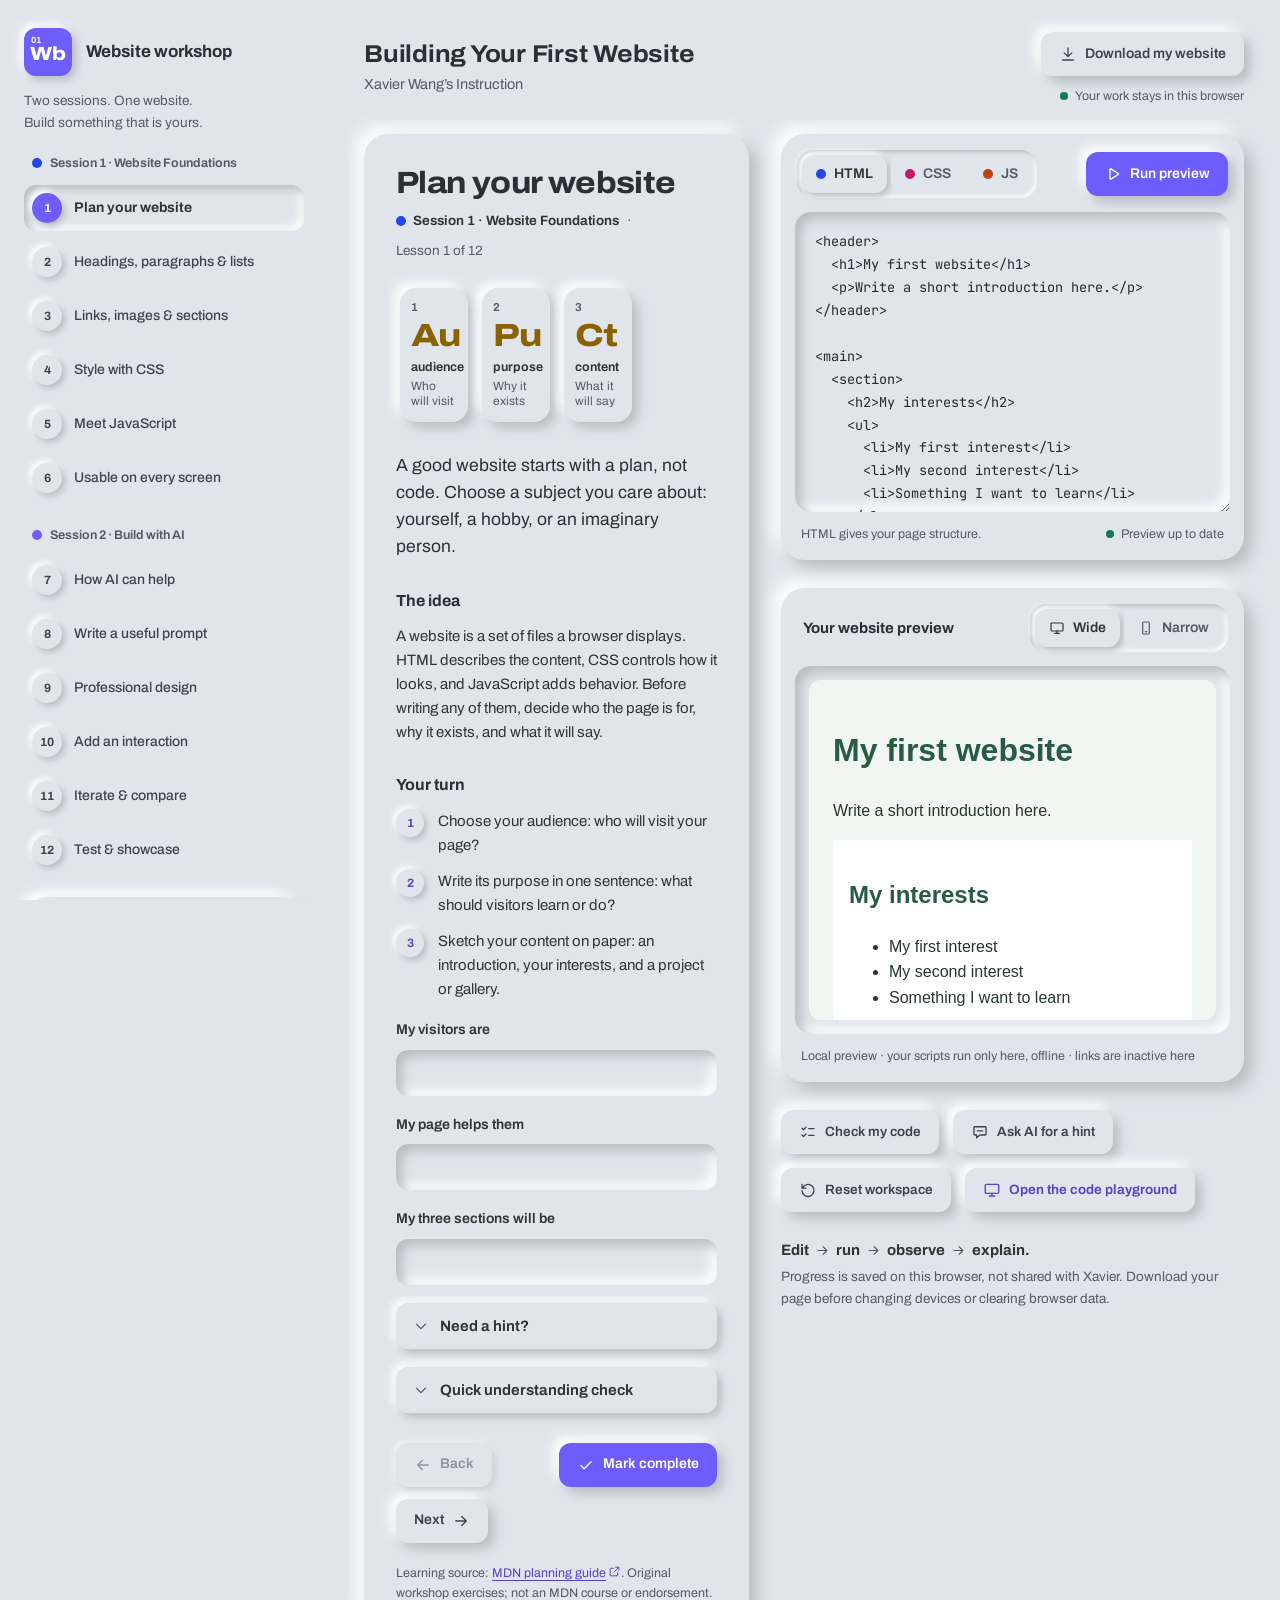
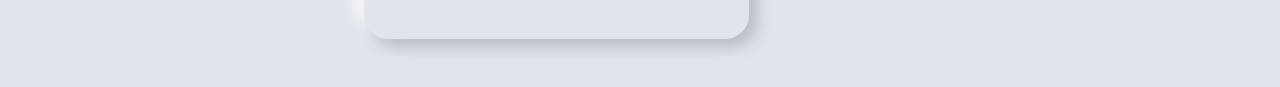
==== commit 309bc67f: "Add a code playground to test and preview student websites - playground.html: HTML/CSS/JS editors wi" ====
--- a/01-building your first website/index.html
+++ b/01-building your first website/index.html
@@ -104,6 +104,7 @@
         <button id="check"><svg class="i" aria-hidden="true"><use href="#i-scan"/></svg>Check my code</button>
         <button id="ai-help"><svg class="i" aria-hidden="true"><use href="#i-chat"/></svg>Ask AI for a hint</button>
         <button id="reset"><svg class="i" aria-hidden="true"><use href="#i-reset"/></svg>Reset workspace</button>
+        <a class="pg-link" href="playground.html"><svg class="i" aria-hidden="true"><use href="#i-wide"/></svg>Open the code playground</a>
       </div>
       <ol class="loop" aria-label="Edit, run, observe, explain">
         <li>Edit<svg class="i" aria-hidden="true"><use href="#i-arrow-right"/></svg></li>
--- a/01-building your first website/style.css
+++ b/01-building your first website/style.css
@@ -96,7 +96,7 @@
   text-underline-offset: 3px;
   transition: color var(--soft);
 }
-a:hover { color: var(--accent); text-decoration-thickness: 2px; }
+a:hover { text-decoration-thickness: 2px; }
 
 button, input, textarea, select { font: inherit; color: inherit; }
 button, a, input, textarea, summary { touch-action: manipulation; }
@@ -230,7 +230,6 @@
   font-size: 9px;
   font-weight: 650;
   font-stretch: 100%;
-  opacity: 0.85;
 }
 .brand-name { font-size: 17px; font-weight: 700; line-height: 1.15; color: #2b2f36; }
 .tagline { margin: 0 0 4px; font-size: 13.5px; color: var(--ink-2); }
@@ -734,7 +733,7 @@
   font-size: 12.5px;
   color: var(--ink-2);
 }
-#code-note.is-error { color: var(--css); font-weight: 650; }
+#code-note.is-error { color: #a3125c; font-weight: 650; }
 #preview-status { display: inline-flex; align-items: center; gap: 7px; white-space: nowrap; }
 #preview-status::before {
   content: "";
@@ -764,6 +763,14 @@
 
 .tools { gap: 14px; }
 .tools button { font-size: 13.5px; }
+.pg-link {
+  display: inline-flex; align-items: center; gap: 8px; min-height: 44px; padding: 10px 18px;
+  border-radius: var(--r-md); background: var(--bg); box-shadow: var(--out-md);
+  color: var(--accent-dark); font-size: 13.5px; font-weight: 650; text-decoration: none;
+  transition: box-shadow var(--soft);
+}
+.pg-link:hover { box-shadow: var(--out-xs); }
+.pg-link:active { box-shadow: var(--in-sm); }
 
 .loop {
   display: flex;
--- a/01-building your first website/style.css
+++ b/01-building your first website/style.css
@@ -96,7 +96,7 @@
   text-underline-offset: 3px;
   transition: color var(--soft);
 }
-a:hover { color: var(--accent); text-decoration-thickness: 2px; }
+a:hover { text-decoration-thickness: 2px; }
 
 button, input, textarea, select { font: inherit; color: inherit; }
 button, a, input, textarea, summary { touch-action: manipulation; }
@@ -230,7 +230,6 @@
   font-size: 9px;
   font-weight: 650;
   font-stretch: 100%;
-  opacity: 0.85;
 }
 .brand-name { font-size: 17px; font-weight: 700; line-height: 1.15; color: #2b2f36; }
 .tagline { margin: 0 0 4px; font-size: 13.5px; color: var(--ink-2); }
@@ -734,7 +733,7 @@
   font-size: 12.5px;
   color: var(--ink-2);
 }
-#code-note.is-error { color: var(--css); font-weight: 650; }
+#code-note.is-error { color: #a3125c; font-weight: 650; }
 #preview-status { display: inline-flex; align-items: center; gap: 7px; white-space: nowrap; }
 #preview-status::before {
   content: "";
@@ -764,6 +763,14 @@
 
 .tools { gap: 14px; }
 .tools button { font-size: 13.5px; }
+.pg-link {
+  display: inline-flex; align-items: center; gap: 8px; min-height: 44px; padding: 10px 18px;
+  border-radius: var(--r-md); background: var(--bg); box-shadow: var(--out-md);
+  color: var(--accent-dark); font-size: 13.5px; font-weight: 650; text-decoration: none;
+  transition: box-shadow var(--soft);
+}
+.pg-link:hover { box-shadow: var(--out-xs); }
+.pg-link:active { box-shadow: var(--in-sm); }
 
 .loop {
   display: flex;
--- a/01-building your first website/style.css
+++ b/01-building your first website/style.css
@@ -96,7 +96,7 @@
   text-underline-offset: 3px;
   transition: color var(--soft);
 }
-a:hover { color: var(--accent); text-decoration-thickness: 2px; }
+a:hover { text-decoration-thickness: 2px; }
 
 button, input, textarea, select { font: inherit; color: inherit; }
 button, a, input, textarea, summary { touch-action: manipulation; }
@@ -230,7 +230,6 @@
   font-size: 9px;
   font-weight: 650;
   font-stretch: 100%;
-  opacity: 0.85;
 }
 .brand-name { font-size: 17px; font-weight: 700; line-height: 1.15; color: #2b2f36; }
 .tagline { margin: 0 0 4px; font-size: 13.5px; color: var(--ink-2); }
@@ -734,7 +733,7 @@
   font-size: 12.5px;
   color: var(--ink-2);
 }
-#code-note.is-error { color: var(--css); font-weight: 650; }
+#code-note.is-error { color: #a3125c; font-weight: 650; }
 #preview-status { display: inline-flex; align-items: center; gap: 7px; white-space: nowrap; }
 #preview-status::before {
   content: "";
@@ -764,6 +763,14 @@
 
 .tools { gap: 14px; }
 .tools button { font-size: 13.5px; }
+.pg-link {
+  display: inline-flex; align-items: center; gap: 8px; min-height: 44px; padding: 10px 18px;
+  border-radius: var(--r-md); background: var(--bg); box-shadow: var(--out-md);
+  color: var(--accent-dark); font-size: 13.5px; font-weight: 650; text-decoration: none;
+  transition: box-shadow var(--soft);
+}
+.pg-link:hover { box-shadow: var(--out-xs); }
+.pg-link:active { box-shadow: var(--in-sm); }
 
 .loop {
   display: flex;
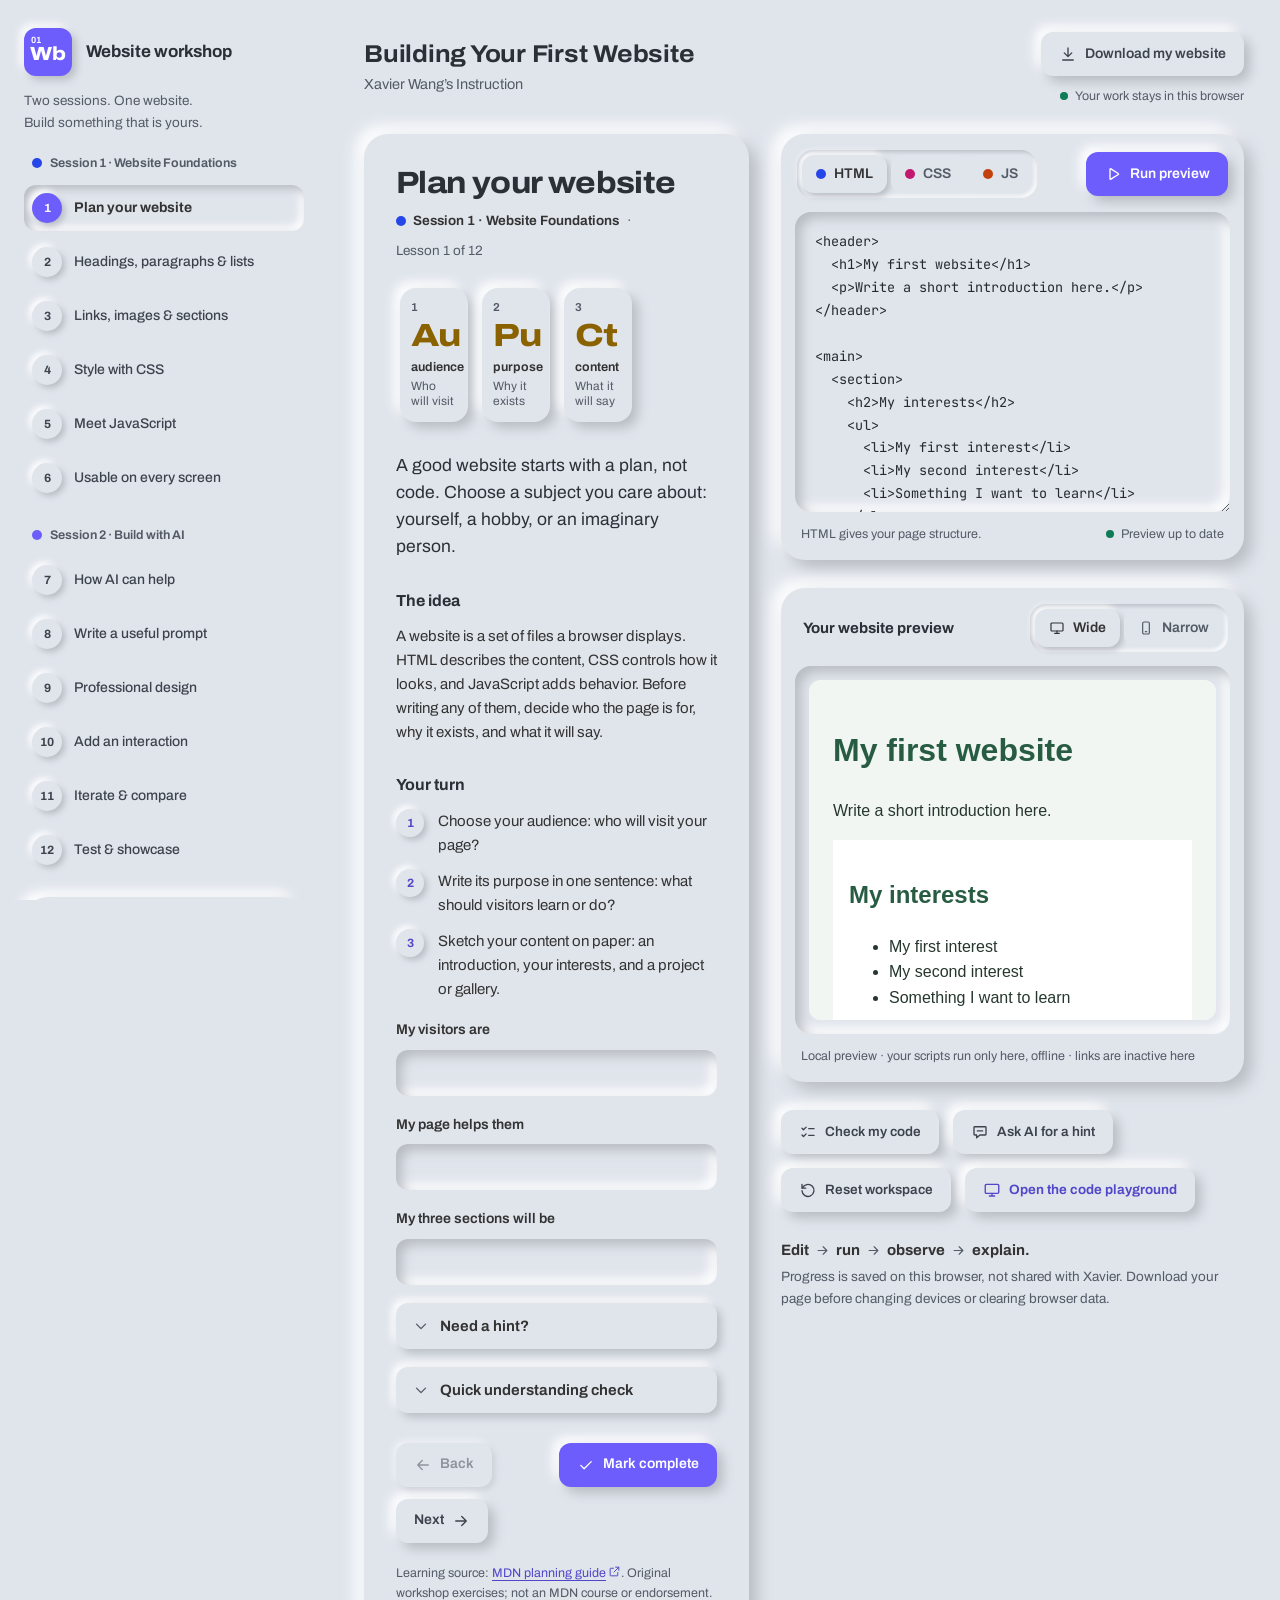
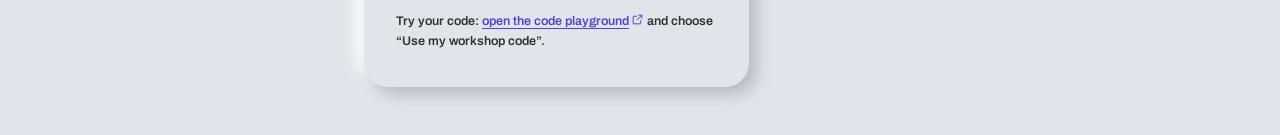
==== commit 41397def: "Move the code playground to its own folder and link it from the lessons - playground/index.html is n" ====
--- a/01-building your first website/index.html
+++ b/01-building your first website/index.html
@@ -104,7 +104,7 @@
         <button id="check"><svg class="i" aria-hidden="true"><use href="#i-scan"/></svg>Check my code</button>
         <button id="ai-help"><svg class="i" aria-hidden="true"><use href="#i-chat"/></svg>Ask AI for a hint</button>
         <button id="reset"><svg class="i" aria-hidden="true"><use href="#i-reset"/></svg>Reset workspace</button>
-        <a class="pg-link" href="playground.html"><svg class="i" aria-hidden="true"><use href="#i-wide"/></svg>Open the code playground</a>
+        <a class="pg-link" href="../playground/index.html" target="_blank" rel="noopener"><svg class="i" aria-hidden="true"><use href="#i-wide"/></svg>Open the code playground</a>
       </div>
       <ol class="loop" aria-label="Edit, run, observe, explain">
         <li>Edit<svg class="i" aria-hidden="true"><use href="#i-arrow-right"/></svg></li>
@@ -345,7 +345,7 @@
  $('lesson-count').textContent=`Lesson ${state.current+1} of ${lessons.length}`;$('lesson-title').textContent=l.title;
  $('lesson-body').innerHTML=`<p class="intro">${esc(l.intro)}</p><h3>The idea</h3><p>${esc(l.learn)}</p>${l.snippet?`<pre class="snippet"><code>${esc(l.snippet)}</code></pre>`:''}<h3>Your turn</h3><ol class="task-list">${l.tasks.map(t=>`<li>${esc(t)}</li>`).join('')}</ol>${(l.fields||[]).map(([id,label])=>`<label class="field-label" for="${id}">${esc(label)}</label><input type="text" id="${id}" data-note="${id}" value="${esc(state.notes[id]||'')}" maxlength="500">`).join('')}${l.checks?`<div class="checklist">${l.checks.map((c,i)=>{const k=state.current*10+i;return `<label><input type="checkbox" data-check="${k}" ${state.checks.includes(k)?'checked':''}>${esc(c)}</label>`;}).join('')}</div>`:''}<details><summary>${icon('chevron')}Need a hint?</summary><p class="hint">${esc(l.hint)}</p></details><details ${ans!==undefined?'open':''}><summary>${icon('chevron')}Quick understanding check</summary><p>${esc(l.question)}</p><div class="utility">${l.options.map((o,i)=>`<button data-answer="${i}" aria-pressed="${ans===i}">${esc(o)}</button>`).join('')}</div><p id="quiz-result" role="status" class="hint quiz-result ${quizClass}">${ans===undefined?'':ans===l.answer?'Correct. '+esc(l.explain):'Try again. '+esc(l.explain)}</p></details>`;
  const label=l.source==='Styling_the_content'?'CSS guide':l.source==='Creating_the_content'?'HTML guide':l.source==='Adding_interactivity'?'JavaScript guide':l.source?'planning guide':'beginner guide';
- $('source').innerHTML=`Learning source: <a href="${base+(l.source?'/'+l.source:'')}" target="_blank" rel="noopener">MDN ${label}${icon('external')}<span class="sr-only"> (opens in a new tab)</span></a>. Original workshop exercises; not an MDN course or endorsement.`;
+ $('source').innerHTML=`<span>Learning source: <a href="${base+(l.source?'/'+l.source:'')}" target="_blank" rel="noopener">MDN ${label}${icon('external')}<span class="sr-only"> (opens in a new tab)</span></a>. Original workshop exercises; not an MDN course or endorsement.</span><span class="try-it">Try your code: <a href="../playground/index.html" target="_blank" rel="noopener">open the code playground${icon('external')}<span class="sr-only"> (opens in a new tab)</span></a> and choose “Use my workshop code”.</span>`;
  $('previous').disabled=state.current===0;$('next').disabled=state.current===lessons.length-1;syncComplete();$('feedback').textContent='';if(focus)$('lesson-title').focus();
 }
 function syncComplete(){const done=state.done.includes(state.current);$('complete-label').textContent=done?'Undo completion':'Mark complete';$('complete').classList.toggle('is-done',done);}
--- a/01-building your first website/style.css
+++ b/01-building your first website/style.css
@@ -661,6 +661,7 @@
 }
 .source { margin-top: 20px; font-size: 12.5px; color: var(--ink-2); }
 .source a .i { width: 13px; height: 13px; margin-left: 2px; vertical-align: -1px; }
+.source .try-it { display: block; margin-top: 8px; font-weight: 600; color: var(--ink); }
 
 /* ---------- Studio ---------- */
 .studio { min-width: 0; }
--- a/01-building your first website/style.css
+++ b/01-building your first website/style.css
@@ -661,6 +661,7 @@
 }
 .source { margin-top: 20px; font-size: 12.5px; color: var(--ink-2); }
 .source a .i { width: 13px; height: 13px; margin-left: 2px; vertical-align: -1px; }
+.source .try-it { display: block; margin-top: 8px; font-weight: 600; color: var(--ink); }
 
 /* ---------- Studio ---------- */
 .studio { min-width: 0; }
--- a/01-building your first website/style.css
+++ b/01-building your first website/style.css
@@ -661,6 +661,7 @@
 }
 .source { margin-top: 20px; font-size: 12.5px; color: var(--ink-2); }
 .source a .i { width: 13px; height: 13px; margin-left: 2px; vertical-align: -1px; }
+.source .try-it { display: block; margin-top: 8px; font-weight: 600; color: var(--ink); }
 
 /* ---------- Studio ---------- */
 .studio { min-width: 0; }
